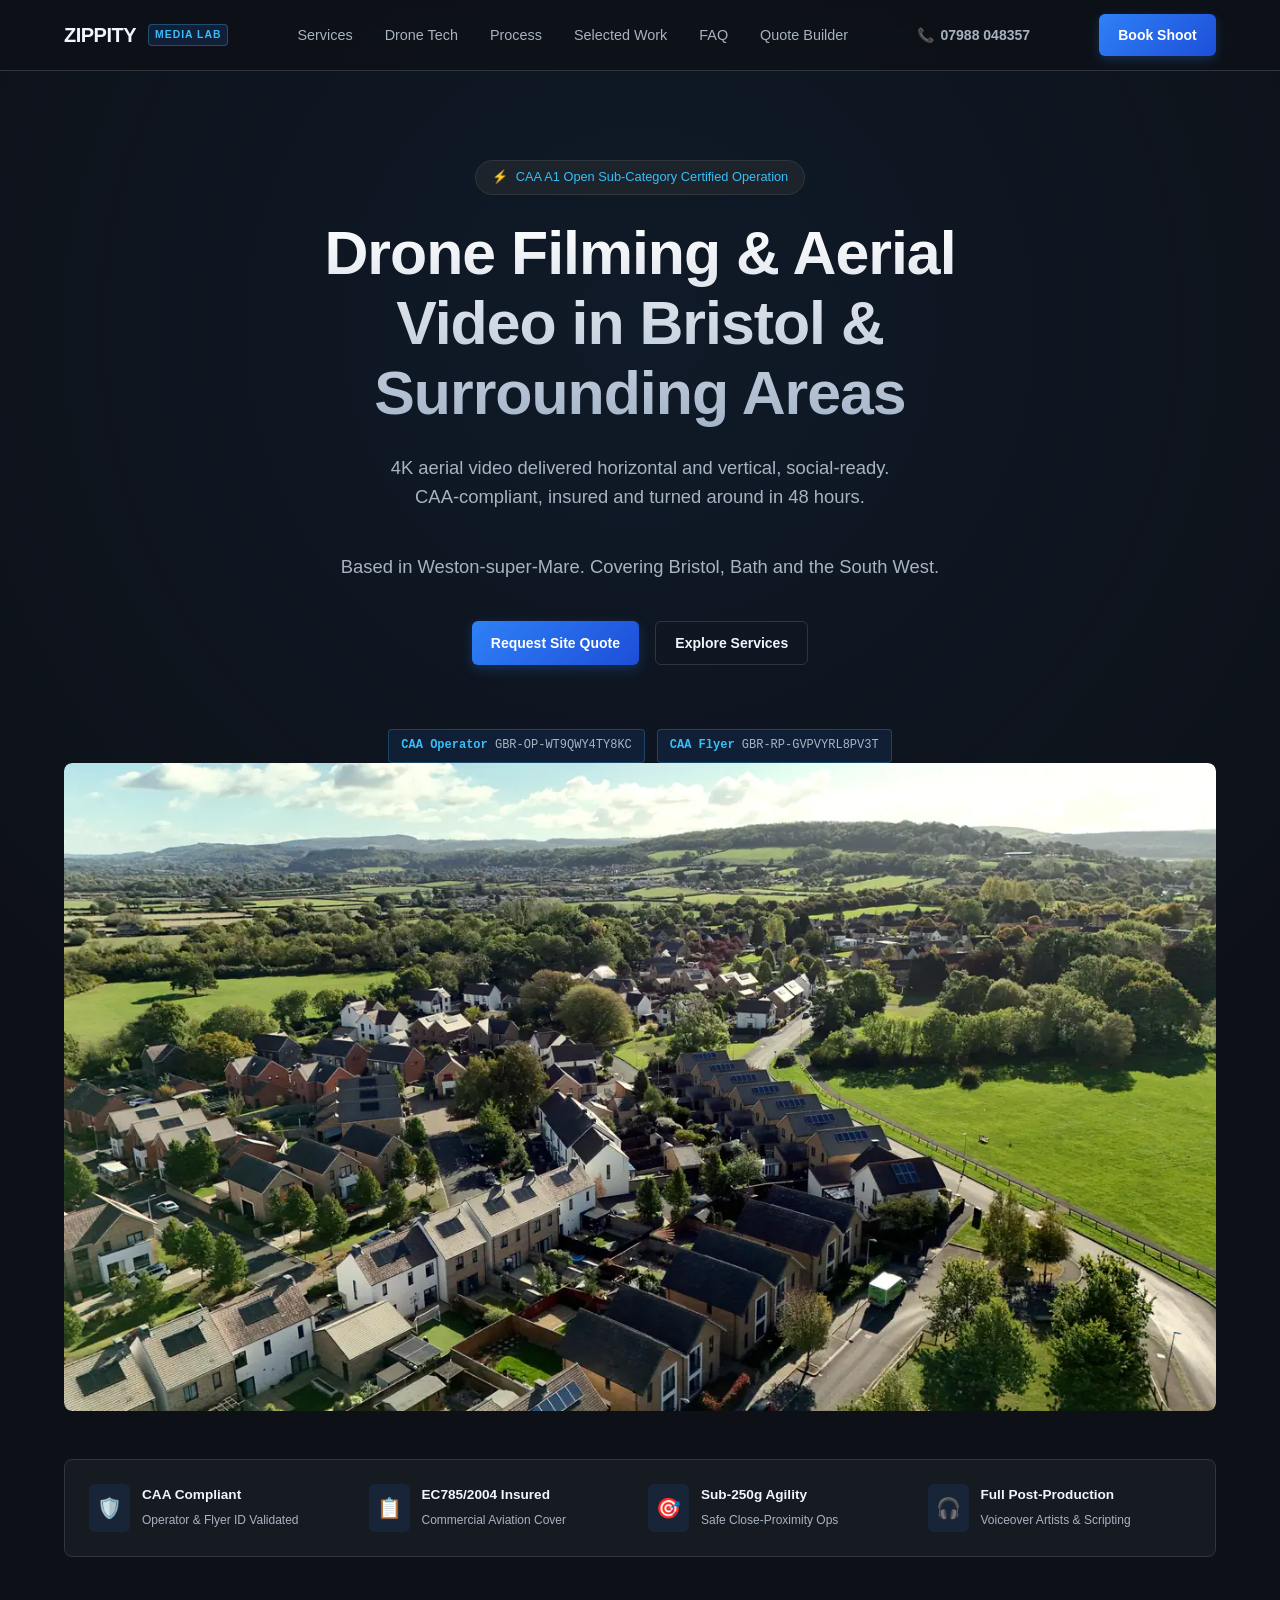
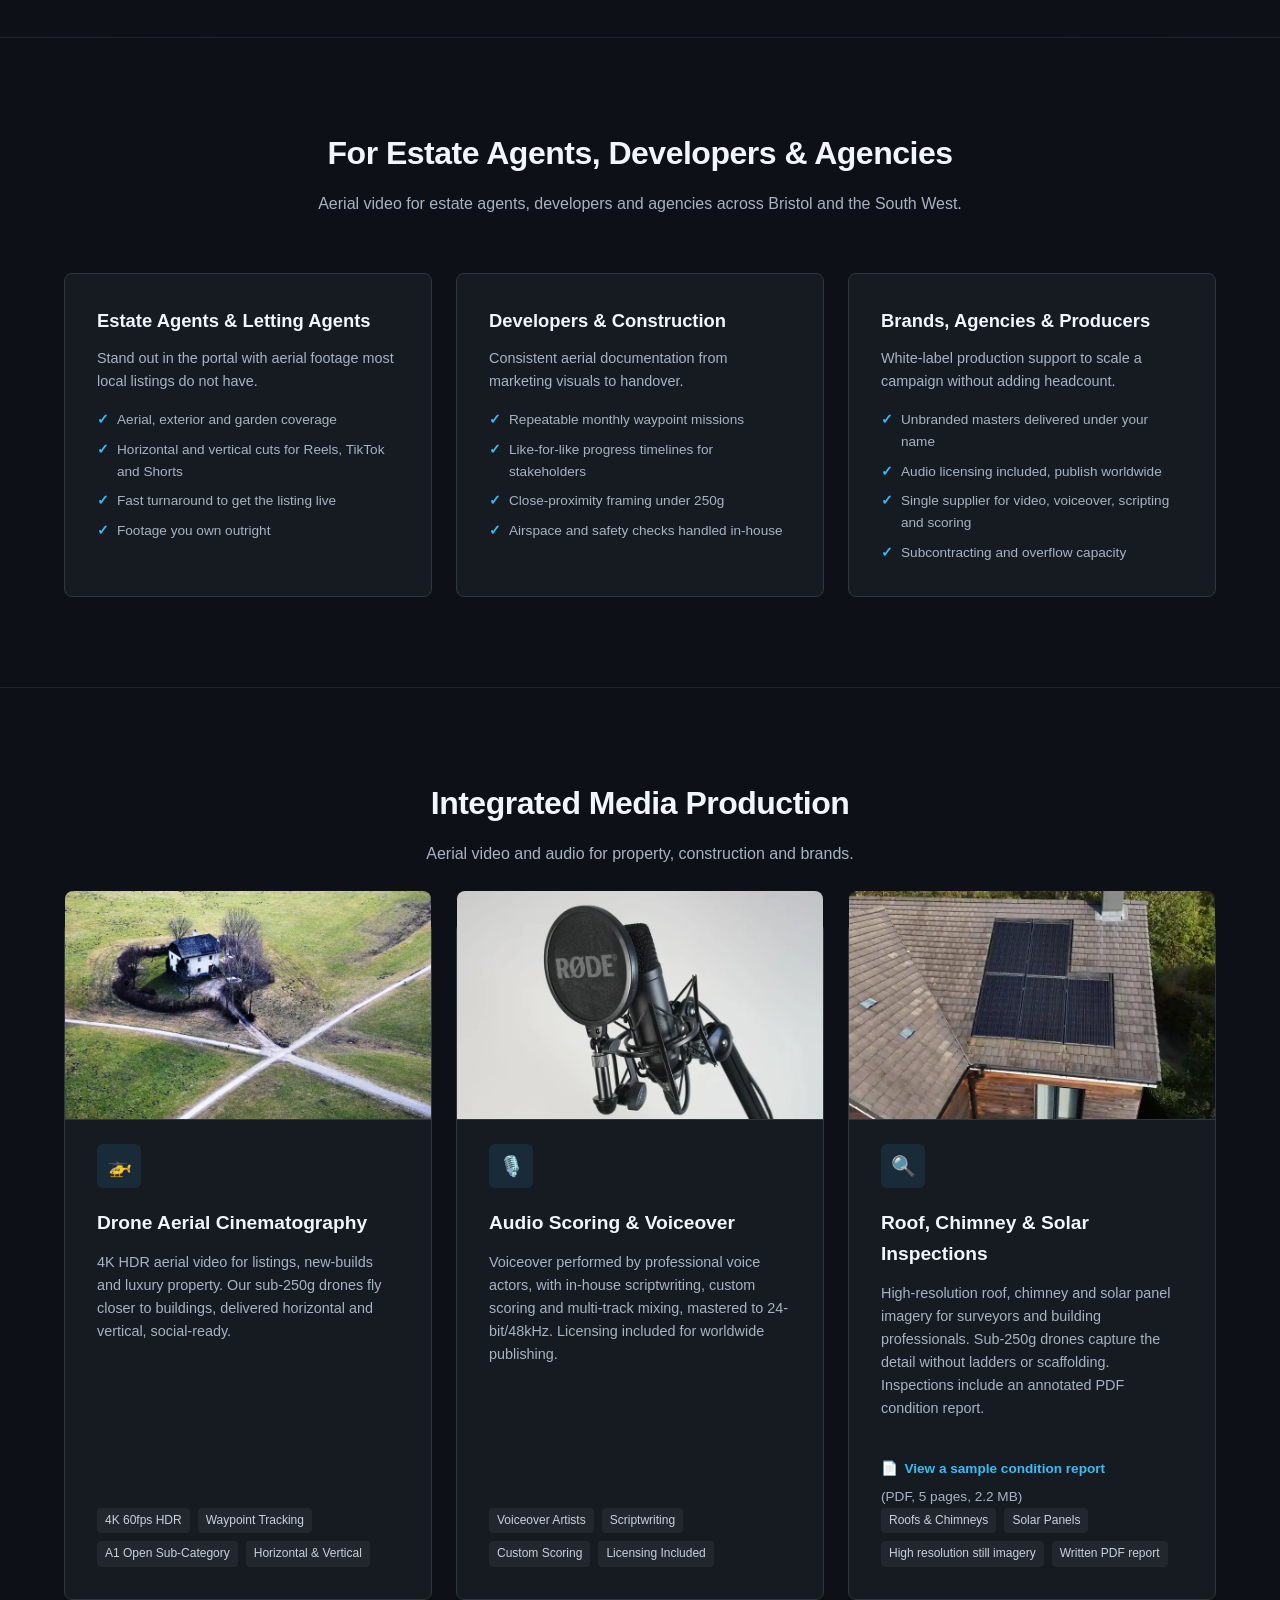
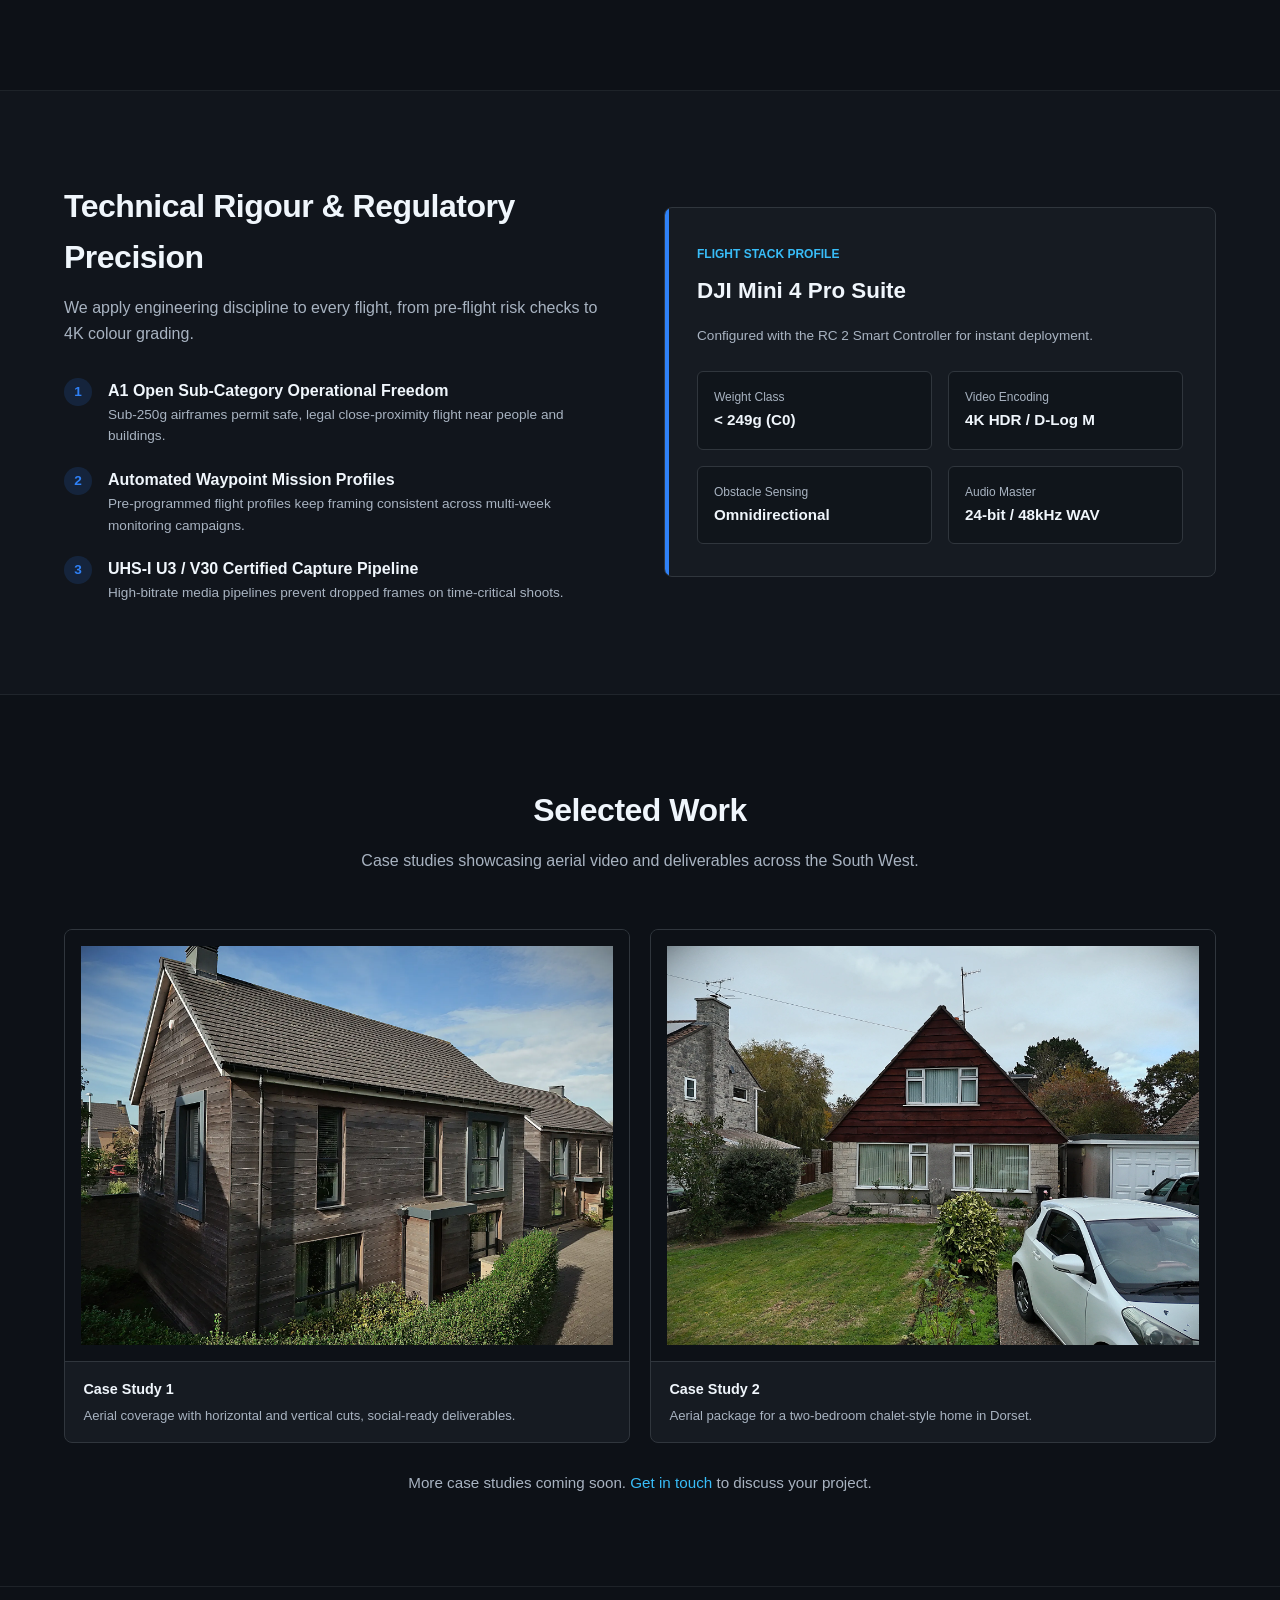
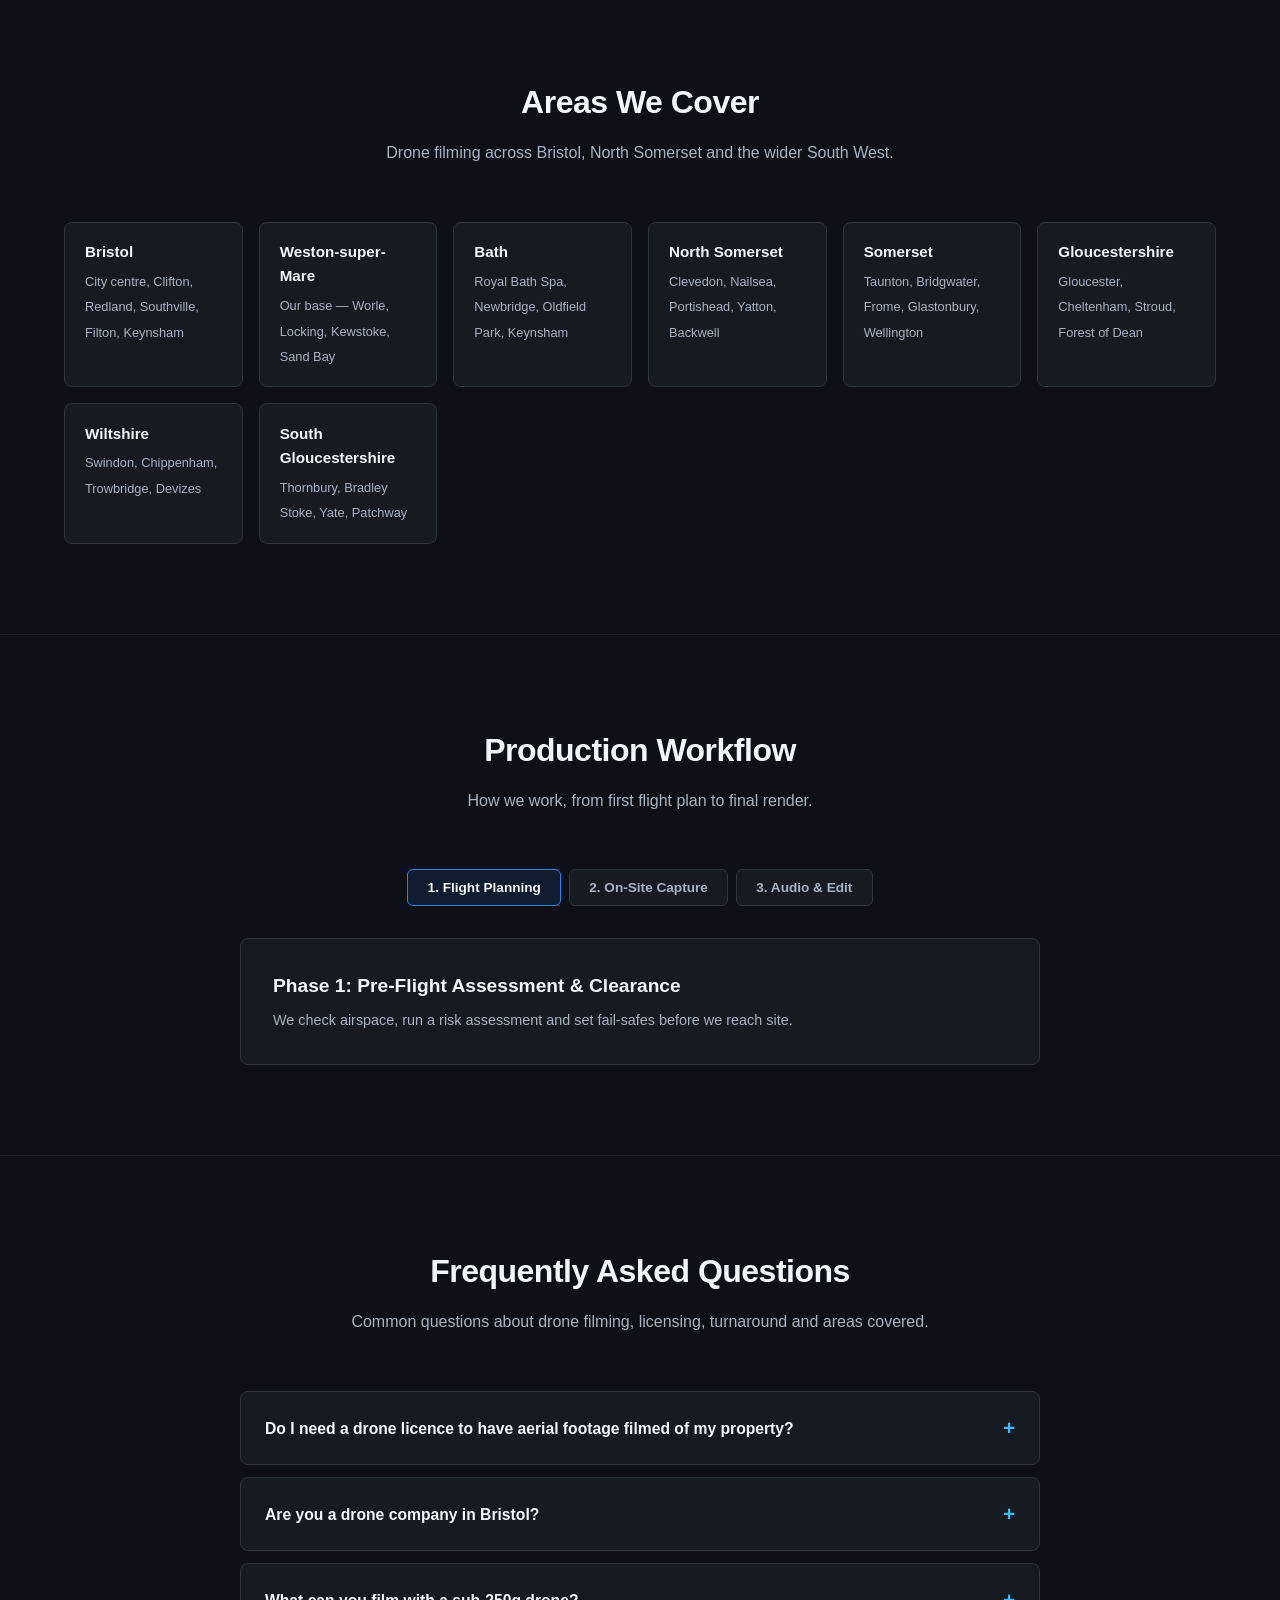
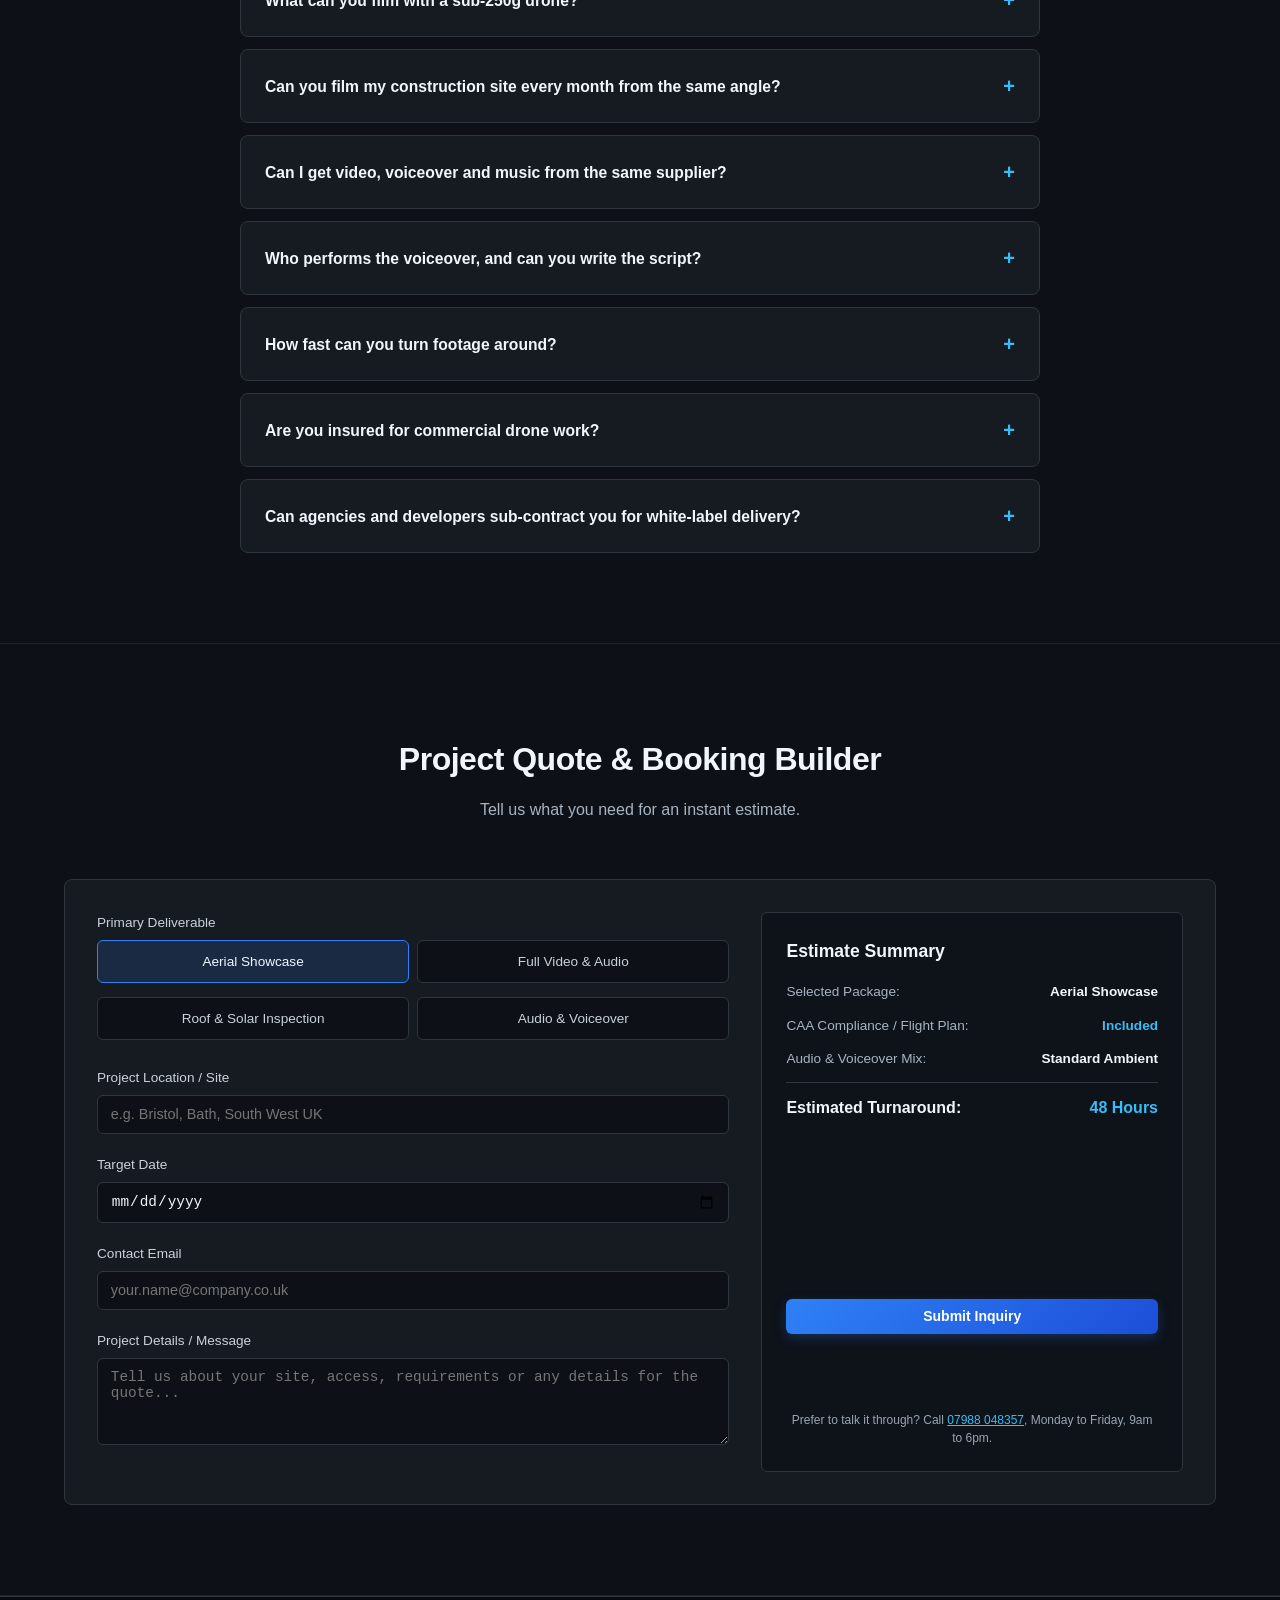
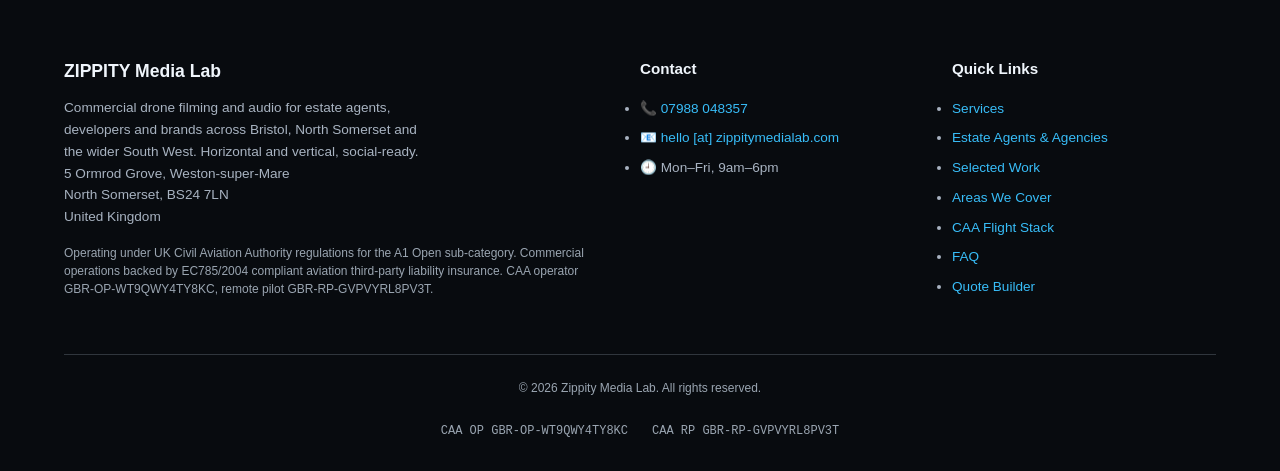
==== index.html @ 19aff581 "Move site to Cloudflare Pages with Web3Forms" ====
<!DOCTYPE html>
<html lang="en">
<head>
    <meta charset="UTF-8">
    <meta name="viewport" content="width=device-width, initial-scale=1.0">
    <meta name="description" content="Bristol drone filming for estate agents and brands: 4K aerial video, horizontal and vertical, social-ready. CAA-compliant, insured, 48-hour turnaround.">
    <meta name="robots" content="index, follow, max-image-preview:large, max-snippet:-1, max-video-preview:-1">
    <!-- TODO(seo): set og:locale to en_GB once any non-UK market is targeted -->
    <meta name="theme-color" content="#0d1117">
    <title>Zippity Media Lab | Drone Filming &amp; Aerial Video Production</title>

    <!-- ==================================================================
         CANONICAL URL
         TODO(seo): every domain-dependent string in this file lives in the
         constants below plus the FOOTER_CONTACT and SITE_URL references in
         the body. If the domain changes, update:
           1. SITE_URL / OG_URL / OG_IMAGE here in <head>
           2. <link rel="canonical">
           3. JSON-LD "url", "logo", "image" (@id: #business)
           4. footer mailto: link
           5. CONTACT_EMAIL in the <script> block (submitInquiry)
           6. robots.txt  -> Sitemap:
           7. sitemap.xml  -> <loc>
         Current canonical URL: https://zippitymedialab.com/
         NOTE: the site is hosted at the root of zippitymedialab.com on
         Cloudflare Pages. The old /zippity/ URLs 301-redirect
         here. Submit https://zippitymedialab.com/sitemap.xml directly in
         Google Search Console. hello [at] zippitymedialab.com is the contact
         address, so mailto: delivery is pending.
         ================================================================== -->
    <link rel="canonical" href="https://zippitymedialab.com/">

    <!-- Open Graph -->
    <meta property="og:type" content="website">
    <meta property="og:site_name" content="Zippity Media Lab">
    <meta property="og:locale" content="en_GB">
    <meta property="og:url" content="https://zippitymedialab.com/">
    <meta property="og:title" content="Zippity Media Lab | Drone Filming &amp; Aerial Video Production">
    <meta property="og:description" content="CAA-compliant drone filming for estate agents and brands across Bristol and the South West. 4K aerial video, horizontal and vertical, social-ready, with 48-hour turnaround.">
    <!-- TODO(seo): og:image needs a real 1200x630 JPG at assets/og-1200x630.jpg (see reserved media slots) -->
    <meta property="og:image" content="https://zippitymedialab.com/assets/og-1200x630.jpg">
    <meta property="og:image:width" content="1200">
    <meta property="og:image:height" content="630">
    <meta property="og:image:alt" content="Zippity Media Lab drone filming a Bristol residential property from the air">

    <!-- Twitter / X -->
    <meta name="twitter:card" content="summary_large_image">
    <meta name="twitter:title" content="Zippity Media Lab | Drone Filming &amp; Aerial Video Production">
    <meta name="twitter:description" content="CAA-compliant drone filming for estate agents and brands across Bristol and the South West. 4K aerial video, horizontal and vertical, social-ready.">
    <meta name="twitter:image" content="https://zippitymedialab.com/assets/og-1200x630.jpg">
    <meta name="twitter:image:alt" content="Zippity Media Lab drone filming a Bristol residential property from the air">

    <!-- Favicon: inline SVG data URI so it resolves with no extra request and no 404.
         TODO(seo): replace with <link rel="icon" href="/favicon.svg"> once a real file exists. -->
    <link rel="icon" href="data:image/svg+xml,%3Csvg xmlns='http://www.w3.org/2000/svg' viewBox='0 0 32 32'%3E%3Crect width='32' height='32' rx='6' fill='%230d1117'/%3E%3Ctext x='16' y='22' font-family='Arial,sans-serif' font-size='14' font-weight='bold' fill='%2338bdf8' text-anchor='middle'%3EZ%3C/text%3E%3C/svg%3E">
    <!-- TODO(seo): add apple-touch-icon at /assets/apple-touch-icon.png (180x180) -->

    <!-- ==================== STRUCTURED DATA ====================
         @graph: ProfessionalService (#business) + 4 Service nodes + FAQPage + WebPage.
         Deliberately NO AggregateRating/Review markup: no genuine reviews exist
         and fabricated review schema is a Google manual-action risk.
         FAQ text below MUST stay verbatim in sync with the visible FAQ section.
         NOTE: JSON-LD cannot contain comments, so these pending fields are
         omitted from the object above and listed here instead. Add them to
         #business when the real values are known:
           - "taxID"       -> Companies House number
           - "foundingDate"-> YYYY-MM-DD
           - "priceRange"  -> e.g. "GBP 400-1500" (also gives PriceSpecification)
           - "sameAs"      -> Instagram / LinkedIn / YouTube URLs. Currently an
             empty array; populating it is the strongest entity link available.
           - EC785/2004 credential -> replace the placeholder "comment" with the
             real insurer name and policy reference.
    =========================================================== -->
    <script type="application/ld+json">
    {
      "@context": "https://schema.org",
      "@graph": [
        {
          "@type": ["ProfessionalService", "LocalBusiness"],
          "@id": "https://zippitymedialab.com/#business",
          "name": "Zippity Media Lab",
          "description": "CAA-compliant commercial drone filming, audio scoring and voiceover for estate agents, developers and brands across Bristol, North Somerset and the wider South West of England.",
          "url": "https://zippitymedialab.com/",
          "email": "hello@zippitymedialab.com",
          "telephone": "+447988048357",
          "image": "https://zippitymedialab.com/assets/og-1200x630.jpg",
          "logo": {
            "@type": "ImageObject",
            "@id": "https://zippitymedialab.com/#logo",
            "url": "https://zippitymedialab.com/assets/logo-512.png",
            "contentUrl": "https://zippitymedialab.com/assets/logo-512.png",
            "width": 512,
            "height": 512,
            "caption": "Zippity Media Lab"
          },
          "address": {
            "@type": "PostalAddress",
            "streetAddress": "5 Ormrod Grove",
            "addressLocality": "Weston-super-Mare",
            "addressRegion": "North Somerset",
            "postalCode": "BS24 7LN",
            "addressCountry": "GB"
          },
          "geo": {
            "@type": "GeoCoordinates",
            "latitude": 51.338121,
            "longitude": -2.899428
          },
          "openingHoursSpecification": [
            {
              "@type": "OpeningHoursSpecification",
              "dayOfWeek": ["Monday", "Tuesday", "Wednesday", "Thursday", "Friday"],
              "opens": "09:00",
              "closes": "18:00"
            }
          ],
          "areaServed": [
            { "@type": "City", "name": "Bristol" },
            { "@type": "City", "name": "Bath" },
            { "@type": "Place", "name": "Weston-super-Mare" },
            { "@type": "AdministrativeArea", "name": "North Somerset" },
            { "@type": "AdministrativeArea", "name": "Somerset" },
            { "@type": "AdministrativeArea", "name": "Wiltshire" },
            { "@type": "AdministrativeArea", "name": "Gloucestershire" },
            { "@type": "AdministrativeArea", "name": "South West England" }
          ],
          "hasCredential": [
            {
              "@type": "EducationalOccupationalCredential",
              "credentialCategory": "CAA Operator ID",
              "identifier": "GBR-OP-WT9QWY4TY8KC",
              "recognizedBy": { "@type": "GovernmentOrganization", "name": "UK Civil Aviation Authority" }
            },
            {
              "@type": "EducationalOccupationalCredential",
              "credentialCategory": "CAA Flyer ID",
              "identifier": "GBR-RP-GVPVYRL8PV3T",
              "recognizedBy": { "@type": "GovernmentOrganization", "name": "UK Civil Aviation Authority" }
            },
            {
              "@type": "EducationalOccupationalCredential",
              "credentialCategory": "Commercial Aviation Third-Party Liability Insurance",
              "identifier": "EC785/2004",
              "comment": "TODO(seo): replace with the insurer name and policy reference.",
              "recognizedBy": { "@type": "GovernmentOrganization", "name": "UK Civil Aviation Authority" }
            }
          ],
          "knowsAbout": [
            "Drone filming",
            "Aerial cinematography",
            "A1 Open sub-category operations",
            "Real estate video",
            "Estate agent photography",
            "Roof, chimney and solar panel inspections",
            "Voiceover recording",
            "Professional voiceover artists",
            "Voiceover scriptwriting",
            "Audio mastering"
          ],
          "contactPoint": {
            "@type": "ContactPoint",
            "contactType": "New business enquiries",
            "email": "hello@zippitymedialab.com",
            "telephone": "+447988048357",
            "areaServed": ["GB"],
            "availableLanguage": ["English"]
          },
          "sameAs": [],
          "identifier": [
            { "@type": "PropertyValue", "name": "CAA Operator ID", "value": "GBR-OP-WT9QWY4TY8KC" },
            { "@type": "PropertyValue", "name": "CAA Flyer ID", "value": "GBR-RP-GVPVYRL8PV3T" }
          ],
          "slogan": "End-to-end aerial and audio production for property and brand",
          "openingHours": "Mo-Fr 09:00-18:00"
        },
        {
          "@type": "Service",
          "@id": "https://zippitymedialab.com/#service-aerial",
          "serviceType": "Commercial Aerial Cinematography",
          "name": "Drone Aerial Cinematography for Property and Construction",
          "description": "4K HDR aerial video shot on sub-250g drones for estate agent listings, new-build developments and construction updates. Delivered horizontal and vertical, social-ready, with repeatable waypoint missions for progress tracking.",
          "provider": { "@id": "https://zippitymedialab.com/#business" },
          "areaServed": [
            { "@type": "City", "name": "Bristol" },
            { "@type": "City", "name": "Bath" },
            { "@type": "AdministrativeArea", "name": "North Somerset" }
          ],
          "offers": {
            "@type": "Offer",
            "priceCurrency": "GBP",
            "availability": "https://schema.org/InStock",
            "priceSpecification": {
              "@type": "PriceSpecification",
              "priceCurrency": "GBP",
              "valueAddedTaxIncluded": false
            }
          }
        },
        {
          "@type": "Service",
          "@id": "https://zippitymedialab.com/#service-audio",
          "name": "Audio Scoring, Voiceover, Scriptwriting and Mastering",
          "serviceType": "Audio Post-Production",
          "description": "Voiceover performed by professional voice actors, plus in-house scriptwriting, custom scoring and multi-track audio mixing, mastered to 24-bit/48kHz. Licensing included, so agencies and developers can publish worldwide without extra clearance.",
          "provider": { "@id": "https://zippitymedialab.com/#business" },
          "areaServed": [
            { "@type": "City", "name": "Bristol" },
            { "@type": "City", "name": "Bath" },
            { "@type": "AdministrativeArea", "name": "South West England" }
          ],
          "offers": {
            "@type": "Offer",
            "priceCurrency": "GBP",
            "availability": "https://schema.org/InStock"
          }
        },
        {
          "@type": "Service",
          "@id": "https://zippitymedialab.com/#service-inspection",
          "name": "Roof, Chimney and Solar Panel Inspections",
          "serviceType": "Aerial Roof and Building Inspection",
          "description": "Close-proximity aerial 4K stills and video of roofs, chimneys and solar arrays for surveyors, building professionals and property managers, captured on sub-250g drones without ladders or scaffolding.",
          "provider": { "@id": "https://zippitymedialab.com/#business" },
          "areaServed": [
            { "@type": "City", "name": "Bristol" },
            { "@type": "City", "name": "Bath" },
            { "@type": "AdministrativeArea", "name": "Somerset" },
            { "@type": "AdministrativeArea", "name": "Gloucestershire" }
          ],
          "offers": {
            "@type": "Offer",
            "priceCurrency": "GBP",
            "availability": "https://schema.org/InStock"
          }
        },
        {
          "@type": "FAQPage",
          "@id": "https://zippitymedialab.com/#faq",
          "mainEntity": [
            {
              "@type": "Question",
              "name": "Do I need a drone licence to have aerial footage filmed of my property?",
              "acceptedAnswer": {
                "@type": "Answer",
                "text": "No. All of our drone operations are flown by a registered remote pilot in the CAA A1 Open sub-category using sub-250g aircraft. You are hiring a compliant commercial operator, not operating the drone yourself, so the legal duty to be qualified sits with us. We will also confirm airspace and any permissions before flying."
              }
            },
            {
              "@type": "Question",
              "name": "Are you a drone company in Bristol?",
              "acceptedAnswer": {
                "@type": "Answer",
                "text": "We are based in Weston-super-Mare, North Somerset, and cover Bristol, Bath and the wider South West of England as our core service area. Bristol city centre is roughly 22 miles from our base, and we schedule Bristol shoots regularly."
              }
            },
            {
              "@type": "Question",
              "name": "What can you film with a sub-250g drone?",
              "acceptedAnswer": {
                "@type": "Answer",
                "text": "Sub-250g aircraft can legally fly closer to people and structures than heavier drones, which makes them well suited to estate agent marketing, exterior and garden footage, and tight construction site framing. We shoot 4K HDR at up to 60fps with 10-bit D-Log M capture for colour grading."
              }
            },
            {
              "@type": "Question",
              "name": "Can you film my construction site every month from the same angle?",
              "acceptedAnswer": {
                "@type": "Answer",
                "text": "Yes. We program repeatable GPS waypoint missions, so each visit captures an identical flight path and framing. That gives you a clean like-for-like progress timeline you can drop straight into client or stakeholder updates."
              }
            },
            {
              "@type": "Question",
              "name": "Can I get video, voiceover and music from the same supplier?",
              "acceptedAnswer": {
                "@type": "Answer",
                "text": "Yes. Aerial video, voiceover recording, custom scoring and final mastering are all handled in-house, so there is no third-party hand-off and no delay waiting on an external editor or studio. Master audio is delivered at 24-bit/48kHz WAV."
              }
            },
            {
              "@type": "Question",
              "name": "Who performs the voiceover, and can you write the script?",
              "acceptedAnswer": {
                "@type": "Answer",
                "text": "Voiceovers are performed by professional voice actors, and we can write the script from scratch or work from your own draft. We then record, mix and master it in-house alongside the custom score."
              }
            },
            {
              "@type": "Question",
              "name": "How fast can you turn footage around?",
              "acceptedAnswer": {
                "@type": "Answer",
                "text": "Standard turnaround is 48 hours from shoot to final master, including colour grading, multi-track audio mixing and voiceover sync. Rush delivery is available on request and subject to shoot volume."
              }
            },
            {
              "@type": "Question",
              "name": "Are you insured for commercial drone work?",
              "acceptedAnswer": {
                "@type": "Answer",
                "text": "Yes. All commercial operations are backed by third-party aviation liability insurance to EC785/2004, and we are registered with the Civil Aviation Authority as operator GBR-OP-WT9QWY4TY8KC and remote pilot GBR-RP-GVPVYRL8PV3T."
              }
            },
            {
              "@type": "Question",
              "name": "Can agencies and developers sub-contract you for white-label delivery?",
              "acceptedAnswer": {
                "@type": "Answer",
                "text": "Yes. We regularly work as a white-label production partner for agencies and developers. You get unbranded masters, full audio licensing included so you can publish worldwide without further clearance, and delivery within 48 hours."
              }
            }
          ]
        },
        {
          "@type": "WebPage",
          "@id": "https://zippitymedialab.com/#webpage",
          "url": "https://zippitymedialab.com/",
          "name": "Zippity Media Lab | Drone Filming &amp; Aerial Video Production",
          "description": "Bristol drone filming for estate agents and brands: 4K aerial video, horizontal and vertical, social-ready. CAA-compliant, insured, 48-hour turnaround.",
          "inLanguage": "en-GB",
          "isPartOf": { "@id": "https://zippitymedialab.com/#website" },
          "about": { "@id": "https://zippitymedialab.com/#business" }
        },
        {
          "@type": "WebSite",
          "@id": "https://zippitymedialab.com/#website",
          "url": "https://zippitymedialab.com/",
          "name": "Zippity Media Lab",
          "inLanguage": "en-GB",
          "publisher": { "@id": "https://zippitymedialab.com/#business" }
        }
      ]
    }
    </script>

    <style>
        :root {
            --bg-dark: #0d1117;
            --bg-card: #161b22;
            --bg-card-hover: #21262d;
            --border-color: #30363d;
            --accent-blue: #2f81f7;
            --accent-cyan: #38bdf8;
            --accent-amber: #f59e0b;
            --text-main: #f0f6fc;
            /* Kept at #8b949e (6.15:1 on #0d1117, AA-pass) but nudged to #a8b3c1
               (8.91:1) since most muted text sits on --bg-card at 0.75-0.9rem,
               where small type benefits from the extra headroom. */
            --text-muted: #a8b3c1;
            /* FIXED: was #6e7681, which measured 4.29:1 on the #080b0f footer --
               a WCAG AA failure for the 0.75rem disclaimer text. Now 7.88:1. */
            --text-faint: #9aa5b1;
            --font-stack: -apple-system, BlinkMacSystemFont, "Segoe UI", Roboto, Helvetica, Arial, sans-serif;
            --transition: all 0.25s ease-in-out;
            --container-max: 1200px;
        }

        * {
            box-sizing: border-box;
            margin: 0;
            padding: 0;
        }

        /* Respect the `hidden` attribute even for elements given a display by
           other rules. Used to hide the Selected Work section (and its nav
           links) until real work is ready without deleting any markup. */
        [hidden] {
            display: none !important;
        }

        html {
            scroll-behavior: smooth;
            font-size: 16px;
            -webkit-text-size-adjust: 100%;
            text-size-adjust: 100%;
            /* Anchored sections clear the fixed 70px header instead of hiding
               beneath it when #services etc. are linked directly. */
            scroll-padding-top: 90px;
        }

        /* Visible only when focused: keyboard users can jump past the nav. */
        .skip-link {
            position: absolute;
            top: -100px;
            left: 1rem;
            z-index: 1100;
            padding: 0.75rem 1.25rem;
            background: var(--accent-blue);
            color: #fff;
            font-weight: 600;
            border-radius: 0 0 6px 6px;
            transition: top 0.2s ease-in-out;
        }

        .skip-link:focus {
            top: 0;
        }

        :focus-visible {
            outline: 2px solid var(--accent-cyan);
            outline-offset: 2px;
        }

        body {
            background-color: var(--bg-dark);
            color: var(--text-main);
            font-family: var(--font-stack);
            line-height: 1.6;
            overflow-x: hidden;
            -webkit-font-smoothing: antialiased;
        }

        a {
            color: inherit;
            text-decoration: none;
        }

        button {
            font-family: inherit;
            cursor: pointer;
            border: none;
            outline: none;
        }

        .container {
            max-width: var(--container-max);
            margin: 0 auto;
            padding: 0 1.5rem;
        }

        header {
            position: fixed;
            top: 0;
            left: 0;
            right: 0;
            z-index: 1000;
            background: rgba(13, 17, 23, 0.85);
            backdrop-filter: blur(12px);
            border-bottom: 1px solid var(--border-color);
        }

        .nav-wrapper {
            display: flex;
            align-items: center;
            justify-content: space-between;
            height: 70px;
        }

        .logo {
            display: flex;
            align-items: center;
            gap: 0.75rem;
            font-weight: 800;
            font-size: 1.25rem;
            letter-spacing: -0.5px;
        }

        .logo-badge {
            font-size: 0.65rem;
            text-transform: uppercase;
            padding: 2px 6px;
            background: rgba(47, 129, 247, 0.15);
            color: var(--accent-cyan);
            border: 1px solid rgba(56, 189, 248, 0.3);
            border-radius: 4px;
            letter-spacing: 1px;
        }

        .nav-links {
            display: flex;
            align-items: center;
            gap: 2rem;
            list-style: none;
        }

        .nav-links a {
            font-size: 0.9rem;
            color: var(--text-muted);
            transition: var(--transition);
            font-weight: 500;
        }

        .nav-links a:hover {
            color: var(--text-main);
        }

        .btn-primary {
            background: linear-gradient(135deg, var(--accent-blue), #1d4ed8);
            color: #fff;
            padding: 0.6rem 1.2rem;
            border-radius: 6px;
            font-weight: 600;
            font-size: 0.875rem;
            transition: var(--transition);
            box-shadow: 0 4px 12px rgba(47, 129, 247, 0.25);
            display: inline-flex;
            align-items: center;
            gap: 0.5rem;
        }

        .btn-primary:hover {
            opacity: 0.95;
            transform: translateY(-1px);
            box-shadow: 0 6px 16px rgba(47, 129, 247, 0.35);
        }

        .btn-secondary {
            background: transparent;
            color: var(--text-main);
            padding: 0.6rem 1.2rem;
            border-radius: 6px;
            font-weight: 600;
            font-size: 0.875rem;
            border: 1px solid var(--border-color);
            transition: var(--transition);
        }

        .btn-secondary:hover {
            background: var(--bg-card-hover);
            border-color: var(--text-muted);
        }

        .mobile-toggle {
            display: none;
            background: none;
            color: var(--text-main);
            font-size: 1.5rem;
            padding: 0.5rem;
        }

        .header-phone {
            display: inline-flex;
            align-items: center;
            gap: 0.4rem;
            font-size: 0.875rem;
            font-weight: 600;
            color: var(--text-muted);
            transition: var(--transition);
            white-space: nowrap;
        }

        .header-phone:hover {
            color: var(--text-main);
        }

        .hero {
            padding: 160px 0 80px;
            position: relative;
            background: radial-gradient(circle at 50% 20%, rgba(47, 129, 247, 0.08) 0%, transparent 60%);
        }

        .hero-content {
            max-width: 800px;
            margin: 0 auto;
            text-align: center;
        }

        /* Hero media */
        .hero-media {
            max-width: 1200px;
            margin: 0 auto 3rem;
            aspect-ratio: 16 / 9;
            border-radius: 8px;
            background: var(--bg-card);
            overflow: hidden;
        }

        .hero-media img {
            width: 100%;
            height: 100%;
            object-fit: cover;
            border-radius: 8px;
            display: block;
        }

        /* Portfolio / evidence grid */
        .portfolio-grid {
            display: grid;
            grid-template-columns: repeat(auto-fit, minmax(260px, 1fr));
            gap: 1.25rem;
        }

        .portfolio-card {
            margin: 0;
            background: var(--bg-card);
            border: 1px solid var(--border-color);
            border-radius: 8px;
            overflow: hidden;
            display: flex;
            flex-direction: column;
        }

        .portfolio-thumb {
            aspect-ratio: 4 / 3;
            background: var(--bg-dark);
            border-bottom: 1px solid var(--border-color);
            display: flex;
            align-items: center;
            justify-content: center;
            color: var(--text-faint);
            font-size: 0.75rem;
            text-align: center;
            padding: 1rem;
        }

        .portfolio-thumb img {
            width: 100%;
            height: 100%;
            object-fit: cover;
            display: block;
        }

        .portfolio-card figcaption {
            padding: 1rem 1.15rem;
            font-size: 0.82rem;
            color: var(--text-muted);
        }

        .portfolio-card figcaption strong {
            display: block;
            color: var(--text-main);
            font-size: 0.9rem;
            margin-bottom: 0.25rem;
        }

        /* Areas served */
        .area-grid {
            display: grid;
            grid-template-columns: repeat(auto-fit, minmax(170px, 1fr));
            gap: 1rem;
        }

        .area-item {
            background: var(--bg-card);
            border: 1px solid var(--border-color);
            border-radius: 8px;
            padding: 1.1rem 1.25rem;
        }

        .area-item strong {
            display: block;
            font-size: 0.95rem;
            margin-bottom: 0.2rem;
        }

        .area-item span {
            font-size: 0.8rem;
            color: var(--text-muted);
        }

        /* Audience / use-case blocks */
        .audience-grid {
            display: grid;
            grid-template-columns: repeat(auto-fit, minmax(280px, 1fr));
            gap: 1.5rem;
        }

        .audience-card {
            background: var(--bg-card);
            border: 1px solid var(--border-color);
            border-radius: 8px;
            padding: 2rem;
        }

        .audience-card h3 {
            font-size: 1.15rem;
            margin-bottom: 0.75rem;
        }

        .audience-card p {
            color: var(--text-muted);
            font-size: 0.9rem;
            margin-bottom: 1rem;
        }

        .audience-card ul {
            list-style: none;
            display: flex;
            flex-direction: column;
            gap: 0.5rem;
        }

        .audience-card li {
            font-size: 0.85rem;
            color: var(--text-muted);
            padding-left: 1.25rem;
            position: relative;
        }

        .audience-card li::before {
            content: "\2713";
            position: absolute;
            left: 0;
            color: var(--accent-cyan);
            font-weight: 700;
        }

        /* FAQ: native <details> so the answers are in the DOM and crawlable
           with no JS. Previously the process tabs hid content via display:none,
           which risks Phases 2-3 never being indexed. */
        .faq-list {
            max-width: 800px;
            margin: 0 auto;
            display: flex;
            flex-direction: column;
            gap: 0.75rem;
        }

        .faq-item {
            background: var(--bg-card);
            border: 1px solid var(--border-color);
            border-radius: 8px;
            padding: 0 1.5rem;
        }

        .faq-item summary {
            cursor: pointer;
            padding: 1.25rem 0;
            font-weight: 600;
            font-size: 0.98rem;
            list-style: none;
            display: flex;
            justify-content: space-between;
            gap: 1rem;
            align-items: center;
        }

        .faq-item summary::-webkit-details-marker {
            display: none;
        }

        .faq-item summary::after {
            content: "+";
            color: var(--accent-cyan);
            font-size: 1.25rem;
            font-weight: 700;
            flex-shrink: 0;
        }

        .faq-item[open] summary::after {
            content: "\2212";
        }

        .faq-answer {
            padding-bottom: 1.25rem;
            color: var(--text-muted);
            font-size: 0.9rem;
        }

        .faq-answer p {
            color: var(--text-muted);
        }

        /* Credentials block */
        .credential-list {
            list-style: none;
            display: flex;
            flex-wrap: wrap;
            gap: 0.75rem;
            margin-top: 1.5rem;
            justify-content: center;
        }

        .credential-list li {
            font-size: 0.75rem;
            font-family: ui-monospace, SFMono-Regular, Menlo, Consolas, monospace;
            background: rgba(47, 129, 247, 0.1);
            border: 1px solid rgba(56, 189, 248, 0.25);
            color: var(--text-muted);
            padding: 0.4rem 0.75rem;
            border-radius: 4px;
        }

        .credential-list strong {
            color: var(--accent-cyan);
            font-weight: 600;
        }

        /* Visually hidden but exposed to assistive tech */
        .sr-only {
            position: absolute;
            width: 1px;
            height: 1px;
            padding: 0;
            margin: -1px;
            overflow: hidden;
            clip: rect(0, 0, 0, 0);
            white-space: nowrap;
            border: 0;
        }

        .hero-pill {
            display: inline-flex;
            align-items: center;
            gap: 0.5rem;
            padding: 0.4rem 1rem;
            border-radius: 20px;
            background: rgba(33, 38, 45, 0.8);
            border: 1px solid var(--border-color);
            font-size: 0.8rem;
            color: var(--accent-cyan);
            margin-bottom: 1.5rem;
        }

        .hero h1 {
            font-size: clamp(2.2rem, 5vw, 3.8rem);
            line-height: 1.15;
            font-weight: 800;
            margin-bottom: 1.5rem;
            letter-spacing: -1px;
            background: linear-gradient(180deg, #ffffff 0%, #a3b3c9 100%);
            -webkit-background-clip: text;
            -webkit-text-fill-color: transparent;
        }

        .hero p {
            font-size: 1.15rem;
            color: var(--text-muted);
            margin-bottom: 2.5rem;
            max-width: 680px;
            margin-left: auto;
            margin-right: auto;
        }

        .hero-location {
            font-size: 0.9rem;
            color: var(--text-faint);
            margin-bottom: 2rem;
            max-width: 680px;
            margin-left: auto;
            margin-right: auto;
        }

        .service-media {
            aspect-ratio: 16 / 10;
            background: var(--bg-dark);
            border-bottom: 1px solid var(--border-color);
            border-radius: 8px 8px 0 0;
            margin: -2rem -2rem 1.5rem;
            overflow: hidden;
        }

        .service-media img {
            width: 100%;
            height: 100%;
            object-fit: cover;
            display: block;
        }

        .service-card:has(.service-media) {
            padding: 0 2rem 2rem;
        }

        .hero-actions {
            display: flex;
            justify-content: center;
            gap: 1rem;
            margin-bottom: 4rem;
        }

        .trust-bar {
            display: grid;
            grid-template-columns: repeat(auto-fit, minmax(220px, 1fr));
            gap: 1rem;
            padding: 1.5rem;
            background: var(--bg-card);
            border: 1px solid var(--border-color);
            border-radius: 8px;
        }

        .trust-item {
            display: flex;
            align-items: center;
            gap: 0.75rem;
            text-align: left;
        }

        .trust-icon {
            color: var(--accent-blue);
            font-size: 1.25rem;
            background: rgba(47, 129, 247, 0.1);
            padding: 0.5rem;
            border-radius: 6px;
        }

        .trust-text strong {
            display: block;
            font-size: 0.85rem;
            color: var(--text-main);
        }

        .trust-text span {
            font-size: 0.75rem;
            color: var(--text-muted);
        }

        section {
            padding: 90px 0;
            border-bottom: 1px solid rgba(48, 54, 61, 0.5);
        }

        .section-alt {
            background: rgba(22, 27, 34, 0.5);
        }

        .section-header {
            text-align: center;
            max-width: 650px;
            margin: 0 auto 3.5rem;
        }

        .section-title {
            font-size: 2rem;
            font-weight: 700;
            margin-bottom: 0.75rem;
            letter-spacing: -0.5px;
        }

        .section-subtitle {
            color: var(--text-muted);
            font-size: 1rem;
        }

        .section-title-left {
            text-align: left;
        }

        .tech-intro {
            color: var(--text-muted);
            margin-bottom: 2rem;
        }

        .tech-spec-body {
            font-size: 0.85rem;
            color: var(--text-muted);
        }

        .tech-box-label {
            font-size: 0.75rem;
            color: var(--accent-cyan);
            font-weight: 700;
            text-transform: uppercase;
        }

        .tech-box-title {
            margin: 0.5rem 0 1rem;
            font-size: 1.4rem;
        }

        .tech-box-body {
            font-size: 0.85rem;
            color: var(--text-muted);
        }

        .services-grid {
            display: grid;
            grid-template-columns: repeat(auto-fit, minmax(280px, 1fr));
            gap: 1.5rem;
        }

        .service-card {
            background: var(--bg-card);
            border: 1px solid var(--border-color);
            border-radius: 8px;
            padding: 2rem;
            transition: var(--transition);
            display: flex;
            flex-direction: column;
            justify-content: space-between;
        }

        .service-card:hover {
            background: var(--bg-card-hover);
            border-color: rgba(47, 129, 247, 0.4);
            transform: translateY(-2px);
        }

        .service-icon {
            width: 44px;
            height: 44px;
            background: rgba(56, 189, 248, 0.1);
            color: var(--accent-cyan);
            border-radius: 6px;
            display: flex;
            align-items: center;
            justify-content: center;
            font-size: 1.25rem;
            margin-bottom: 1.25rem;
        }

        .service-card h3 {
            font-size: 1.2rem;
            margin-bottom: 0.75rem;
        }

        .service-card p {
            color: var(--text-muted);
            font-size: 0.9rem;
            margin-bottom: 1.5rem;
        }

        .service-tags {
            display: flex;
            flex-wrap: wrap;
            gap: 0.5rem;
            list-style: none;
        }

        .service-tags li {
            font-size: 0.75rem;
            background: rgba(255, 255, 255, 0.05);
            padding: 3px 8px;
            border-radius: 4px;
            color: #c9d1d9;
        }

        .service-report-link {
            display: inline-flex;
            align-items: center;
            flex-wrap: wrap;
            gap: 0.4rem;
            margin-top: 0.9rem;
            font-size: 0.85rem;
            font-weight: 600;
            color: var(--accent-cyan);
            transition: var(--transition);
        }

        .service-report-link:hover {
            color: var(--accent-blue);
            text-decoration: underline;
        }

        .service-report-meta {
            color: var(--text-muted);
            font-weight: 500;
        }

        .tech-showcase {
            display: grid;
            grid-template-columns: 1fr 1fr;
            gap: 3rem;
            align-items: center;
        }

        .tech-spec-list {
            list-style: none;
            display: flex;
            flex-direction: column;
            gap: 1.25rem;
        }

        .tech-spec-item {
            display: flex;
            gap: 1rem;
            align-items: flex-start;
        }

        .tech-spec-item .num {
            background: rgba(47, 129, 247, 0.15);
            color: var(--accent-blue);
            font-weight: 700;
            width: 28px;
            height: 28px;
            border-radius: 50%;
            display: flex;
            align-items: center;
            justify-content: center;
            font-size: 0.85rem;
            flex-shrink: 0;
        }

        .tech-box {
            background: var(--bg-card);
            border: 1px solid var(--border-color);
            border-radius: 8px;
            padding: 2rem;
            position: relative;
            overflow: hidden;
        }

        .tech-box::before {
            content: "";
            position: absolute;
            top: 0;
            left: 0;
            width: 4px;
            height: 100%;
            background: var(--accent-blue);
        }

        .spec-grid {
            display: grid;
            grid-template-columns: 1fr 1fr;
            gap: 1rem;
            margin-top: 1.5rem;
        }

        .spec-node {
            background: rgba(13, 17, 23, 0.6);
            padding: 1rem;
            border-radius: 6px;
            border: 1px solid var(--border-color);
        }

        .spec-node span {
            display: block;
            font-size: 0.75rem;
            color: var(--text-muted);
        }

        .spec-node strong {
            font-size: 0.95rem;
            color: var(--text-main);
        }

        .process-tabs {
            display: flex;
            justify-content: center;
            gap: 0.5rem;
            margin-bottom: 2rem;
        }

        .tab-btn {
            background: var(--bg-card);
            color: var(--text-muted);
            border: 1px solid var(--border-color);
            padding: 0.6rem 1.2rem;
            border-radius: 6px;
            font-size: 0.85rem;
            font-weight: 600;
            transition: var(--transition);
        }

        .tab-btn.active, .tab-btn:hover {
            color: var(--text-main);
            border-color: var(--accent-blue);
            background: rgba(47, 129, 247, 0.1);
        }

        .tab-content {
            background: var(--bg-card);
            border: 1px solid var(--border-color);
            padding: 2rem;
            border-radius: 8px;
            max-width: 800px;
            margin: 0 auto 1rem;
        }

        /* .tab-content defaults to visible so all three workflow phases are in
           the crawlable DOM. JS adds .tabs-enhanced to <body> once it is running,
           which is what re-enables the collapsing behaviour. Without JS the
           content simply stacks, which is the correct no-JS fallback. */
        .tab-content {
            background: var(--bg-card);
            border: 1px solid var(--border-color);
            padding: 2rem;
            border-radius: 8px;
            max-width: 800px;
            margin: 0 auto 1rem;
        }

        body.tabs-enhanced .tab-content {
            display: none;
        }

        body.tabs-enhanced .tab-content.active {
            display: block;
            margin-bottom: 0;
        }

        .tab-heading {
            font-size: 1.2rem;
            margin-bottom: 0.5rem;
        }

        .tab-body {
            color: var(--text-muted);
            font-size: 0.9rem;
        }

        .quote-builder {
            display: grid;
            grid-template-columns: 1.2fr 0.8fr;
            gap: 2rem;
            background: var(--bg-card);
            border: 1px solid var(--border-color);
            border-radius: 8px;
            padding: 2rem;
        }

        .form-group {
            margin-bottom: 1.25rem;
        }

        .form-group label {
            display: block;
            font-size: 0.85rem;
            color: #c9d1d9;
            margin-bottom: 0.4rem;
            font-weight: 500;
        }

        fieldset.form-group {
            border: 0;
            padding: 0;
            margin-inline: 0;
        }

        fieldset.form-group > legend {
            font-size: 0.85rem;
            color: #c9d1d9;
            margin-bottom: 0.4rem;
            font-weight: 500;
            padding: 0;
        }

        .form-control {
            width: 100%;
            padding: 0.65rem 0.8rem;
            background: var(--bg-dark);
            border: 1px solid var(--border-color);
            border-radius: 6px;
            color: var(--text-main);
            font-size: 0.9rem;
            transition: var(--transition);
        }

        .form-control:focus {
            outline: none;
            border-color: var(--accent-blue);
        }

        /* Radio group: real <input type="radio"> elements for keyboard + screen reader
   support, with the native control visually replaced by the label. Previously
   these were clickable <div>s, which were unreachable by keyboard. */
.options-grid {
            display: grid;
            grid-template-columns: repeat(2, 1fr);
            gap: 0.5rem;
        }

        .option-btn {
            position: relative;
            display: flex;
            align-items: center;
            justify-content: center;
            background: var(--bg-dark);
            border: 1px solid var(--border-color);
            padding: 0.6rem;
            border-radius: 6px;
            color: var(--text-muted);
            font-size: 0.8rem;
            text-align: center;
            cursor: pointer;
            transition: var(--transition);
        }

        .option-btn input {
            position: absolute;
            opacity: 0;
            width: 100%;
            height: 100%;
            margin: 0;
            cursor: pointer;
        }

        .option-btn:hover {
            border-color: var(--text-muted);
            color: var(--text-main);
        }

        .option-btn:has(input:checked) {
            border-color: var(--accent-blue);
            color: var(--text-main);
            background: rgba(47, 129, 247, 0.15);
        }

        .option-btn:has(input:focus-visible) {
            outline: 2px solid var(--accent-cyan);
            outline-offset: 2px;
        }

        .summary-card {
            background: rgba(13, 17, 23, 0.8);
            border: 1px solid var(--border-color);
            border-radius: 6px;
            padding: 1.5rem;
            display: flex;
            flex-direction: column;
            justify-content: space-between;
        }

        .summary-line {
            display: flex;
            justify-content: space-between;
            font-size: 0.85rem;
            color: var(--text-muted);
            margin-bottom: 0.75rem;
        }

        .summary-heading {
            font-size: 1.1rem;
            margin-bottom: 1rem;
        }

        .summary-value {
            color: var(--text-main);
        }

        .summary-value-accent {
            color: var(--accent-cyan);
        }

        .summary-turnaround {
            /* --accent-blue is 4.62:1 on --bg-card. That passes AA for normal
               text (4.5:1) but with no margin, so this large bold value uses
               --accent-cyan (8.07:1) instead for a comfortable margin. */
            color: var(--accent-cyan);
        }

        .summary-submit {
            width: 100%;
            justify-content: center;
            margin-top: 1.5rem;
        }

        .summary-disclaimer {
            text-align: center;
            margin-top: 1rem;
        }

        .inline-link {
            color: var(--accent-cyan);
            text-decoration: underline;
        }

        .inline-link:hover {
            color: var(--accent-blue);
        }

        .summary-total {
            border-top: 1px solid var(--border-color);
            padding-top: 0.75rem;
            display: flex;
            justify-content: space-between;
            font-weight: 700;
            color: var(--text-main);
            font-size: 1rem;
        }

        .form-error {
            color: #ff7b72;
            font-size: 0.85rem;
            margin-top: 0.75rem;
            min-height: 1.2rem;
        }

        .sr-only {
            position: absolute;
            width: 1px;
            height: 1px;
            padding: 0;
            margin: -1px;
            overflow: hidden;
            clip: rect(0, 0, 0, 0);
            white-space: nowrap;
            border: 0;
        }

        .cta-block {
            background: var(--bg-card);
            border: 1px solid var(--border-color);
            border-radius: 8px;
            padding: 2.5rem;
            text-align: center;
            max-width: 760px;
            margin: 0 auto;
        }

        .cta-block p {
            color: var(--text-muted);
            margin-bottom: 1.5rem;
        }

        .cta-actions {
            display: flex;
            justify-content: center;
            gap: 1rem;
            flex-wrap: wrap;
        }

        footer {
            padding: 60px 0 30px;
            background: #080b0f;
            border-top: 1px solid var(--border-color);
            font-size: 0.85rem;
            color: var(--text-muted);
        }

        .footer-grid {
            display: grid;
            grid-template-columns: 2fr 1fr 1fr;
            gap: 3rem;
            margin-bottom: 3rem;
        }

        .footer-logo {
            font-weight: 800;
            color: var(--text-main);
            font-size: 1.1rem;
            margin-bottom: 0.75rem;
        }

        .footer-blurb {
            max-width: 360px;
        }

        .footer-heading {
            color: var(--text-main);
            font-size: 0.95rem;
            font-weight: 700;
            margin-bottom: 1rem;
        }

        .footer-bottom {
            text-align: center;
            border-top: 1px solid var(--border-color);
            padding-top: 1.5rem;
            font-size: 0.75rem;
            color: var(--text-faint);
        }

        .disclaimer {
            font-size: 0.75rem;
            line-height: 1.5;
            color: var(--text-faint);
            margin-top: 1rem;
        }

        .footer-contact {
            font-style: normal;
        }

        .footer-contact li {
            margin-bottom: 0.5rem;
        }

        .footer-contact a {
            color: var(--accent-cyan);
            transition: var(--transition);
        }

        .footer-contact a:hover {
            text-decoration: underline;
        }

        .footer-address {
            font-style: normal;
            color: var(--text-muted);
            margin-bottom: 0.5rem;
        }

        .footer-meta {
            display: flex;
            flex-wrap: wrap;
            gap: 0.5rem 1.5rem;
            justify-content: center;
            margin-top: 1.5rem;
            font-size: 0.75rem;
            color: var(--text-faint);
        }

        .footer-meta span {
            font-family: ui-monospace, SFMono-Regular, Menlo, Consolas, monospace;
        }

        @media (max-width: 900px) {
            .tech-showcase {
                grid-template-columns: 1fr;
            }
            .quote-builder {
                grid-template-columns: 1fr;
            }
            .footer-grid {
                grid-template-columns: 1fr;
                gap: 2rem;
            }
        }

        @media (max-width: 768px) {
            .nav-wrapper {
                gap: 0.75rem;
            }
            .logo {
                font-size: 1.1rem;
            }
            .logo-badge {
                font-size: 0.6rem;
            }
            .nav-links {
                display: none;
                position: absolute;
                top: 70px;
                left: 0;
                right: 0;
                max-height: calc(100vh - 70px);
                overflow-y: auto;
                background: var(--bg-card);
                flex-direction: column;
                align-items: stretch;
                gap: 0;
                padding: 0.5rem 1.25rem;
                border-bottom: 1px solid var(--border-color);
                box-shadow: 0 18px 30px rgba(0, 0, 0, 0.35);
            }
            .nav-links.active {
                display: flex;
            }
            .nav-links li {
                width: 100%;
            }
            .nav-links li + li {
                border-top: 1px solid var(--border-color);
            }
            .nav-links a {
                display: flex;
                align-items: center;
                min-height: 48px;
                padding: 0.75rem 0;
                font-size: 1rem;
            }
            .mobile-toggle {
                display: inline-flex;
                align-items: center;
                justify-content: center;
                width: 44px;
                height: 44px;
                padding: 0;
                border: 1px solid var(--border-color);
                border-radius: 6px;
                font-size: 1.35rem;
            }
            .nav-wrapper > .btn-primary {
                min-height: 44px;
                padding: 0.55rem 0.9rem;
                font-size: 0.9rem;
            }
            .hero {
                padding: 120px 0 64px;
            }
            .hero h1 {
                font-size: 2rem;
                letter-spacing: -0.5px;
            }
            .hero p {
                font-size: 1.05rem;
                margin-bottom: 2rem;
            }
            .hero-location {
                font-size: 0.95rem;
            }
            .hero-pill {
                max-width: 100%;
                justify-content: center;
                flex-wrap: wrap;
                line-height: 1.45;
                text-align: center;
            }
            .hero-actions {
                margin-bottom: 3rem;
            }
            .credential-list {
                gap: 0.5rem;
            }
            .credential-list li {
                font-size: 0.8rem;
                overflow-wrap: anywhere;
            }
            .trust-bar {
                grid-template-columns: 1fr;
                padding: 1.15rem;
            }
            .trust-text strong {
                font-size: 0.95rem;
            }
            .trust-text span {
                font-size: 0.85rem;
            }
            .section-title {
                font-size: 1.75rem;
            }
            .section-header {
                margin-bottom: 2.25rem;
            }
            .header-phone {
                display: none;
            }
            .options-grid {
                grid-template-columns: 1fr;
            }
            .cta-block {
                padding: 1.75rem 1.25rem;
            }
        }

        @media (max-width: 600px) {
            html {
                font-size: clamp(17px, 4.6vw, 18px);
                scroll-padding-top: 82px;
            }
            .container {
                padding: 0 1.125rem;
            }
            section {
                padding: 56px 0;
            }
            .section-header {
                margin-bottom: 2rem;
            }
            .hero {
                padding: 112px 0 56px;
            }
            .hero-pill {
                font-size: 0.85rem;
            }
            .hero h1 {
                font-size: 1.95rem;
            }
            .hero p {
                font-size: 1rem;
                line-height: 1.65;
            }
            .hero-location {
                font-size: 0.95rem;
                line-height: 1.55;
            }
            .hero-actions {
                gap: 0.75rem;
            }
            .btn-primary,
            .btn-secondary {
                min-height: 48px;
            }
            .audience-card,
            .tech-box {
                padding: 1.4rem;
            }
            .audience-card li {
                font-size: 0.9rem;
            }
            .service-card {
                padding: 1.4rem;
            }
            .service-card:has(.service-media) {
                padding: 0 1.4rem 1.4rem;
            }
            .service-media {
                margin: -1.4rem -1.4rem 1.25rem;
            }
            .services-grid,
            .audience-grid,
            .portfolio-grid {
                grid-template-columns: 1fr;
            }
            .spec-grid {
                grid-template-columns: 1fr;
            }
            .tech-showcase {
                gap: 2rem;
            }
            .tech-spec-body,
            .tech-box-body {
                font-size: 0.9rem;
                line-height: 1.6;
            }
            .tech-box-label {
                font-size: 0.8rem;
            }
            .service-tags li,
            .spec-node span {
                font-size: 0.8rem;
            }
            .service-report-link {
                font-size: 0.9rem;
            }
            .process-tabs {
                flex-direction: column;
                gap: 0.6rem;
            }
            .tab-btn {
                width: 100%;
                min-height: 48px;
                font-size: 1rem;
            }
            .tab-content {
                padding: 1.4rem;
            }
            .tab-heading {
                font-size: 1.15rem;
            }
            .tab-body {
                font-size: 0.95rem;
                line-height: 1.65;
            }
            .faq-item {
                padding: 0 1.15rem;
            }
            .faq-item summary {
                font-size: 1rem;
                padding: 1.1rem 0;
            }
            .faq-answer {
                font-size: 0.95rem;
                line-height: 1.65;
                padding-bottom: 1.1rem;
            }
            .quote-builder {
                padding: 1.35rem;
            }
            .summary-card {
                padding: 1.25rem;
            }
            .form-control {
                min-height: 48px;
                font-size: 1rem;
            }
            .form-group label,
            fieldset.form-group > legend {
                font-size: 0.95rem;
            }
            .option-btn {
                justify-content: flex-start;
                min-height: 48px;
                padding: 0.85rem 1rem;
                font-size: 0.95rem;
                text-align: left;
            }
            .summary-line {
                font-size: 0.9rem;
                gap: 1rem;
                align-items: flex-start;
            }
            .summary-line strong {
                text-align: right;
            }
            .summary-total {
                font-size: 1rem;
                gap: 1rem;
            }
            .form-error {
                font-size: 0.9rem;
            }
            .disclaimer,
            .footer-bottom,
            .footer-meta {
                font-size: 0.8rem;
            }
            .footer {
                padding: 48px 0 24px;
                font-size: 0.9rem;
            }
            .footer-grid {
                gap: 1.75rem;
                margin-bottom: 2rem;
            }
            .footer-heading {
                font-size: 1rem;
            }
            .footer-logo {
                font-size: 1.15rem;
            }
        }

        @media (max-width: 480px) {
            .logo-badge {
                display: none;
            }
            .nav-wrapper > .btn-primary {
                padding: 0.5rem 0.75rem;
                font-size: 0.85rem;
            }
            .hero {
                padding-top: 104px;
            }
            .hero h1 {
                font-size: 1.85rem;
            }
            .hero-actions {
                flex-direction: column;
                align-items: stretch;
            }
            .hero-actions .btn-primary,
            .hero-actions .btn-secondary {
                width: 100%;
                justify-content: center;
            }
            .credential-list {
                flex-direction: column;
                align-items: stretch;
            }
            .credential-list li {
                text-align: center;
            }
            .trust-bar {
                padding: 1rem;
            }
            .summary-line {
                flex-direction: column;
                gap: 0.25rem;
            }
            .summary-line strong {
                text-align: left;
            }
            .summary-total {
                flex-direction: column;
                gap: 0.25rem;
            }
            .footer-meta {
                flex-direction: column;
                gap: 0.35rem;
            }
        }

        @media (max-width: 420px) {
            .container {
                padding: 0 1rem;
            }
            .logo {
                font-size: 1.05rem;
            }
            .hero h1 {
                font-size: 1.8rem;
            }
            .section-title {
                font-size: 1.6rem;
            }
            .audience-card,
            .tech-box,
            .service-card {
                padding: 1.2rem;
            }
            .service-card:has(.service-media) {
                padding: 0 1.2rem 1.2rem;
            }
            .service-media {
                margin: -1.2rem -1.2rem 1.1rem;
            }
            .quote-builder {
                padding: 1.1rem;
            }
            .tab-content {
                padding: 1.2rem;
            }
            .faq-item {
                padding: 0 1rem;
            }
            .hero-pill {
                font-size: 0.8rem;
            }
        }

        @media (prefers-reduced-motion: reduce) {
            html {
                scroll-behavior: auto;
            }
            *,
            *::before,
            *::after {
                animation-duration: 0.01ms !important;
                animation-iteration-count: 1 !important;
                transition-duration: 0.01ms !important;
            }
        }
    </style>
</head>
<body>

    <a class="skip-link" href="#main">Skip to main content</a>

    <header>
        <div class="container nav-wrapper">
            <a href="./" class="logo" aria-label="Zippity Media Lab home">
                ZIPPITY <span class="logo-badge">Media Lab</span>
            </a>
            <nav aria-label="Primary">
                <ul class="nav-links" id="navLinks">
                    <li><a href="#services">Services</a></li>
                    <li><a href="#technical">Drone Tech</a></li>
                    <li><a href="#process">Process</a></li>
                    <li><a href="#work">Selected Work</a></li>
                    <li><a href="#faq">FAQ</a></li>
                    <li><a href="#quote">Quote Builder</a></li>
                </ul>
            </nav>
            <a href="tel:+447988048357" class="header-phone" aria-label="Call Zippity Media Lab on 07988 048357">
                <span aria-hidden="true">📞</span> 07988 048357
            </a>
            <a href="#quote" class="btn-primary">Book Shoot</a>
            <button class="mobile-toggle" id="mobileToggle" aria-label="Open navigation" aria-expanded="false" aria-controls="navLinks"><span aria-hidden="true">☰</span></button>
        </div>
    </header>

    <main id="main">
        <section class="hero">
            <div class="container">
                <div class="hero-content">
                    <div class="hero-pill">
                        <span aria-hidden="true">⚡</span> CAA A1 Open Sub-Category Certified Operation
                    </div>
                    <h1>Drone Filming &amp; Aerial Video in Bristol &amp; Surrounding Areas</h1>
                    <p>4K aerial video delivered horizontal and vertical, social-ready.<br>CAA-compliant, insured and turned around in 48 hours.</p>
                    <p class="hero-location">
                        Based in Weston-super-Mare. Covering Bristol, Bath and the South West.
                    </p>
                    <div class="hero-actions">
                        <a href="#quote" class="btn-primary">Request Site Quote</a>
                        <a href="#services" class="btn-secondary">Explore Services</a>
                    </div>
                    <ul class="credential-list">
                        <li><strong>CAA Operator</strong> GBR-OP-WT9QWY4TY8KC</li>
                        <li><strong>CAA Flyer</strong> GBR-RP-GVPVYRL8PV3T</li>
                    </ul>
                </div>

                <div class="hero-media">
                    <img src="assets/hero-aerial-1280.webp"
                         srcset="assets/hero-aerial-640.webp 640w,
                                 assets/hero-aerial-1280.webp 1280w,
                                 assets/hero-aerial-1920.webp 1920w"
                         sizes="(max-width: 768px) 100vw, 1200px"
                         width="1280" height="720"
                         alt="Aerial view over Locking Parklands in North Somerset"
                         fetchpriority="high" decoding="async">
                </div>

                <div class="trust-bar">
                    <div class="trust-item">
                        <div class="trust-icon" aria-hidden="true">🛡️</div>
                        <div class="trust-text">
                            <strong>CAA Compliant</strong>
                            <span>Operator &amp; Flyer ID Validated</span>
                        </div>
                    </div>
                    <div class="trust-item">
                        <div class="trust-icon" aria-hidden="true">📋</div>
                        <div class="trust-text">
                            <strong>EC785/2004 Insured</strong>
                            <span>Commercial Aviation Cover</span>
                        </div>
                    </div>
                    <div class="trust-item">
                        <div class="trust-icon" aria-hidden="true">🎯</div>
                        <div class="trust-text">
                            <strong>Sub-250g Agility</strong>
                            <span>Safe Close-Proximity Ops</span>
                        </div>
                    </div>
                    <div class="trust-item">
                        <div class="trust-icon" aria-hidden="true">🎧</div>
                        <div class="trust-text">
                            <strong>Full Post-Production</strong>
                            <span>Voiceover Artists &amp; Scripting</span>
                        </div>
                    </div>
                </div>
            </div>
        </section>

        <section id="audiences">
            <div class="container">
                <div class="section-header">
                    <h2 class="section-title">For Estate Agents, Developers &amp; Agencies</h2>
                    <p class="section-subtitle">Aerial video for estate agents, developers and agencies across Bristol and the South West.</p>
                </div>

                <div class="audience-grid">
                    <div class="audience-card">
                        <h3>Estate Agents &amp; Letting Agents</h3>
                        <p>Stand out in the portal with aerial footage most local listings do not have.</p>
                        <ul>
                            <li>Aerial, exterior and garden coverage</li>
                            <li>Horizontal and vertical cuts for Reels, TikTok and Shorts</li>
                            <li>Fast turnaround to get the listing live</li>
                            <li>Footage you own outright</li>
                        </ul>
                    </div>

                    <div class="audience-card">
                        <h3>Developers &amp; Construction</h3>
                        <p>Consistent aerial documentation from marketing visuals to handover.</p>
                        <ul>
                            <li>Repeatable monthly waypoint missions</li>
                            <li>Like-for-like progress timelines for stakeholders</li>
                            <li>Close-proximity framing under 250g</li>
                            <li>Airspace and safety checks handled in-house</li>
                        </ul>
                    </div>

                    <div class="audience-card">
                        <h3>Brands, Agencies &amp; Producers</h3>
                        <p>White-label production support to scale a campaign without adding headcount.</p>
                        <ul>
                            <li>Unbranded masters delivered under your name</li>
                            <li>Audio licensing included, publish worldwide</li>
                            <li>Single supplier for video, voiceover, scripting and scoring</li>
                            <li>Subcontracting and overflow capacity</li>
                        </ul>
                    </div>
                </div>
            </div>
        </section>

        <section id="services">
            <div class="container">
                <div class="section-header">
                    <h2 class="section-title">Integrated Media Production</h2>
                    <p class="section-subtitle">Aerial video and audio for property, construction and brands.</p>
                </div>

                <div class="services-grid">
                    <div class="service-card">
                        <div>
                            <div class="service-media">
                                <img src="assets/service-aerial-800.webp"
                                     srcset="assets/service-aerial-800.webp 800w, assets/service-aerial-1600.webp 1600w"
                                     sizes="(max-width: 900px) 100vw, 400px"
                                     width="800" height="500" loading="lazy" decoding="async"
                                     alt="Aerial view of an isolated farmhouse beside a rural crossroads in open grassland">
                            </div>
                            <div class="service-icon" aria-hidden="true">🚁</div>
                            <h3>Drone Aerial Cinematography</h3>
                            <p>4K HDR aerial video for listings, new-builds and luxury property. Our sub-250g drones fly closer to buildings, delivered horizontal and vertical, social-ready.</p>
                        </div>
                        <ul class="service-tags">
                            <li>4K 60fps HDR</li>
                            <li>Waypoint Tracking</li>
                            <li>A1 Open Sub-Category</li>
                            <li>Horizontal &amp; Vertical</li>
                        </ul>
                    </div>

                    <div class="service-card">
                        <div>
                            <div class="service-media">
                                <img src="assets/service-audio-800.webp"
                                     srcset="assets/service-audio-800.webp 800w, assets/service-audio-1600.webp 1600w"
                                     sizes="(max-width: 900px) 100vw, 400px"
                                     width="800" height="500" loading="lazy" decoding="async"
                                     alt="Studio condenser microphone with a pop filter set up for recording">
                            </div>
                            <div class="service-icon" aria-hidden="true">🎙️</div>
                            <h3>Audio Scoring &amp; Voiceover</h3>
                            <p>Voiceover performed by professional voice actors, with in-house scriptwriting, custom scoring and multi-track mixing, mastered to 24-bit/48kHz. Licensing included for worldwide publishing.</p>
                        </div>
                        <ul class="service-tags">
                            <li>Voiceover Artists</li>
                            <li>Scriptwriting</li>
                            <li>Custom Scoring</li>
                            <li>Licensing Included</li>
                        </ul>
                    </div>

                    <div class="service-card">
                        <div>
                            <div class="service-media">
                                <img src="assets/service-solar-800.webp"
                                     srcset="assets/service-solar-800.webp 800w, assets/service-solar-1600.webp 1600w"
                                     sizes="(max-width: 900px) 100vw, 400px"
                                     width="800" height="500" loading="lazy" decoding="async"
                                     alt="Aerial view of solar panels on a rooftop during an inspection flight">
                            </div>
                            <div class="service-icon" aria-hidden="true">🔍</div>
                            <h3>Roof, Chimney &amp; Solar Inspections</h3>
                            <p>High-resolution roof, chimney and solar panel imagery for surveyors and building professionals. Sub-250g drones capture the detail without ladders or scaffolding. Inspections include an annotated PDF condition report.</p>
                            <a class="service-report-link" href="assets/reports/zippity-sample-aerial-condition-report.pdf" target="_blank" rel="noopener" type="application/pdf" aria-label="View a sample aerial asset condition report (PDF, 5 pages, 2.2 MB)">
                                <span aria-hidden="true">📄</span>
                                <span>View a sample condition report</span>
                                <span class="service-report-meta">(PDF, 5 pages, 2.2 MB)</span>
                            </a>
                        </div>
                        <ul class="service-tags">
                            <li>Roofs &amp; Chimneys</li>
                            <li>Solar Panels</li>
                            <li>High resolution still imagery</li>
                            <li>Written PDF report</li>
                        </ul>
                    </div>
                </div>
            </div>
        </section>

        <section id="technical" class="section-alt">
            <div class="container">
                <div class="tech-showcase">
                    <div>
                        <h2 class="section-title section-title-left">Technical Rigour &amp; Regulatory Precision</h2>
                        <p class="tech-intro">We apply engineering discipline to every flight, from pre-flight risk checks to 4K colour grading.</p>

                        <ul class="tech-spec-list">
                            <li class="tech-spec-item">
                                <span class="num" aria-hidden="true">1</span>
                                <div>
                                    <strong>A1 Open Sub-Category Operational Freedom</strong>
                                    <p class="tech-spec-body">Sub-250g airframes permit safe, legal close-proximity flight near people and buildings.</p>
                                </div>
                            </li>
                            <li class="tech-spec-item">
                                <span class="num" aria-hidden="true">2</span>
                                <div>
                                    <strong>Automated Waypoint Mission Profiles</strong>
                                    <p class="tech-spec-body">Pre-programmed flight profiles keep framing consistent across multi-week monitoring campaigns.</p>
                                </div>
                            </li>
                            <li class="tech-spec-item">
                                <span class="num" aria-hidden="true">3</span>
                                <div>
                                    <strong>UHS-I U3 / V30 Certified Capture Pipeline</strong>
                                    <p class="tech-spec-body">High-bitrate media pipelines prevent dropped frames on time-critical shoots.</p>
                                </div>
                            </li>
                        </ul>
                    </div>

                    <div class="tech-box">
                        <span class="tech-box-label">Flight Stack Profile</span>
                        <h3 class="tech-box-title">DJI Mini 4 Pro Suite</h3>
                        <p class="tech-box-body">Configured with the RC 2 Smart Controller for instant deployment.</p>

                        <div class="spec-grid">
                            <div class="spec-node">
                                <span>Weight Class</span>
                                <strong>&lt; 249g (C0)</strong>
                            </div>
                            <div class="spec-node">
                                <span>Video Encoding</span>
                                <strong>4K HDR / D-Log M</strong>
                            </div>
                            <div class="spec-node">
                                <span>Obstacle Sensing</span>
                                <strong>Omnidirectional</strong>
                            </div>
                            <div class="spec-node">
                                <span>Audio Master</span>
                                <strong>24-bit / 48kHz WAV</strong>
                            </div>
                        </div>
                    </div>
                </div>
            </div>
        </section>

        <!-- Hidden until there is real work to show. Section is kept intact:
             remove the `hidden` attribute here and on the two nav links below
             to restore it. -->
        <section id="work">
            <div class="container">
                <div class="section-header">
                    <h2 class="section-title">Selected Work</h2>
                    <p class="section-subtitle">Case studies showcasing aerial video and deliverables across the South West.</p>
                </div>

                <div class="portfolio-grid">
                    <a class="portfolio-card" href="case_studies/case-study-1/">
                        <div class="portfolio-thumb">
                            <img src="case_studies/case-study-1/images/front/web/case-study-1-front-1920.webp"
                                 alt="Aerial front view of a property featured in Case Study 1"
                                 loading="lazy" decoding="async"
                                 width="640" height="480">
                        </div>
                        <figcaption>
                            <strong>Case Study 1</strong>
                            Aerial coverage with horizontal and vertical cuts, social-ready deliverables.
                        </figcaption>
                    </a>
                    <a class="portfolio-card" href="case_studies/case-study-2/">
                        <div class="portfolio-thumb">
                            <img src="case_studies/case-study-2/images/front/web/case-study-2-front-1920.webp"
                                 alt="Aerial front view of a property featured in Case Study 2"
                                 loading="lazy" decoding="async"
                                 width="640" height="480">
                        </div>
                        <figcaption>
                            <strong>Case Study 2</strong>
                            Aerial package for a two-bedroom chalet-style home in Dorset.
                        </figcaption>
                    </a>
                </div>
                <p style="text-align: center; margin-top: 1.75rem; color: var(--text-muted); font-size: 0.95rem;">
                    More case studies coming soon. <a href="#quote" style="color: var(--accent-cyan);">Get in touch</a> to discuss your project.
                </p>
            </div>
        </section>

        <section id="areas">
            <div class="container">
                <div class="section-header">
                    <h2 class="section-title">Areas We Cover</h2>
                    <p class="section-subtitle">Drone filming across Bristol, North Somerset and the wider South West.</p>
                </div>

                <div class="area-grid">
                    <div class="area-item">
                        <strong>Bristol</strong>
                        <span>City centre, Clifton, Redland, Southville, Filton, Keynsham</span>
                    </div>
                    <div class="area-item">
                        <strong>Weston-super-Mare</strong>
                        <span>Our base &mdash; Worle, Locking, Kewstoke, Sand Bay</span>
                    </div>
                    <div class="area-item">
                        <strong>Bath</strong>
                        <span>Royal Bath Spa, Newbridge, Oldfield Park, Keynsham</span>
                    </div>
                    <div class="area-item">
                        <strong>North Somerset</strong>
                        <span>Clevedon, Nailsea, Portishead, Yatton, Backwell</span>
                    </div>
                    <div class="area-item">
                        <strong>Somerset</strong>
                        <span>Taunton, Bridgwater, Frome, Glastonbury, Wellington</span>
                    </div>
                    <div class="area-item">
                        <strong>Gloucestershire</strong>
                        <span>Gloucester, Cheltenham, Stroud, Forest of Dean</span>
                    </div>
                    <div class="area-item">
                        <strong>Wiltshire</strong>
                        <span>Swindon, Chippenham, Trowbridge, Devizes</span>
                    </div>
                    <div class="area-item">
                        <strong>South Gloucestershire</strong>
                        <span>Thornbury, Bradley Stoke, Yate, Patchway</span>
                    </div>
                </div>
            </div>
        </section>

        <section id="process">
            <div class="container">
                <div class="section-header">
                    <h2 class="section-title">Production Workflow</h2>
                    <p class="section-subtitle">How we work, from first flight plan to final render.</p>
                </div>

                <!-- Crawlability note: all three phases are in the DOM and
                     visible by default. The buttons only add progressive
                     enhancement (collapsing them) once JS is running. Previously
                     phases 2 and 3 were display:none and at risk of never being
                     indexed by Google. -->
                <div class="process-tabs" role="tablist" aria-label="Production workflow phases">
                    <button class="tab-btn active" role="tab" id="tab-phase1" aria-controls="phase1" aria-selected="true" onclick="switchTab(event, 'phase1')">1. Flight Planning</button>
                    <button class="tab-btn" role="tab" id="tab-phase2" aria-controls="phase2" aria-selected="false" tabindex="-1" onclick="switchTab(event, 'phase2')">2. On-Site Capture</button>
                    <button class="tab-btn" role="tab" id="tab-phase3" aria-controls="phase3" aria-selected="false" tabindex="-1" onclick="switchTab(event, 'phase3')">3. Audio &amp; Edit</button>
                </div>

                <div id="phase1" class="tab-content active" role="tabpanel" aria-labelledby="tab-phase1" tabindex="0">
                    <h3 class="tab-heading">Phase 1: Pre-Flight Assessment &amp; Clearance</h3>
                    <p class="tab-body">We check airspace, run a risk assessment and set fail-safes before we reach site.</p>
                </div>

                <div id="phase2" class="tab-content" role="tabpanel" aria-labelledby="tab-phase2" tabindex="0">
                    <h3 class="tab-heading">Phase 2: Precision Aerial Filming</h3>
                    <p class="tab-body">We fly planned waypoints and manual tracking passes, capturing horizontal and vertical coverage in one visit.</p>
                </div>

                <div id="phase3" class="tab-content" role="tabpanel" aria-labelledby="tab-phase3" tabindex="0">
                    <h3 class="tab-heading">Phase 3: Post-Production &amp; Voiceover Master</h3>
                    <p class="tab-body">We grade 10-bit log footage, sync audio, record voiceovers with professional voice actors and deliver within 48 hours.</p>
                </div>
            </div>
        </section>

        <section id="faq">
            <div class="container">
                <div class="section-header">
                    <h2 class="section-title">Frequently Asked Questions</h2>
                    <p class="section-subtitle">Common questions about drone filming, licensing, turnaround and areas covered.</p>
                </div>

                <!-- Native <details> so answers stay crawlable without JS.
                     The question text below MUST stay verbatim in sync with the
                     FAQPage JSON-LD block in <head> or the structured data
                     becomes inconsistent with the visible content. -->
                <div class="faq-list">
                    <details class="faq-item">
                        <summary>Do I need a drone licence to have aerial footage filmed of my property?</summary>
                        <div class="faq-answer">
                            <p>No. All of our drone operations are flown by a registered remote pilot in the CAA A1 Open sub-category using sub-250g aircraft. You are hiring a compliant commercial operator, not operating the drone yourself, so the legal duty to be qualified sits with us. We will also confirm airspace and any permissions before flying.</p>
                        </div>
                    </details>

                    <details class="faq-item">
                        <summary>Are you a drone company in Bristol?</summary>
                        <div class="faq-answer">
                            <p>We are based in Weston-super-Mare, North Somerset, and cover Bristol, Bath and the wider South West of England as our core service area. Bristol city centre is roughly 22 miles from our base, and we schedule Bristol shoots regularly.</p>
                        </div>
                    </details>

                    <details class="faq-item">
                        <summary>What can you film with a sub-250g drone?</summary>
                        <div class="faq-answer">
                            <p>Sub-250g aircraft can legally fly closer to people and structures than heavier drones, which makes them well suited to estate agent marketing, exterior and garden footage, and tight construction site framing. We shoot 4K HDR at up to 60fps with 10-bit D-Log M capture for colour grading.</p>
                        </div>
                    </details>

                    <details class="faq-item">
                        <summary>Can you film my construction site every month from the same angle?</summary>
                        <div class="faq-answer">
                            <p>Yes. We program repeatable GPS waypoint missions, so each visit captures an identical flight path and framing. That gives you a clean like-for-like progress timeline you can drop straight into client or stakeholder updates.</p>
                        </div>
                    </details>

                    <details class="faq-item">
                        <summary>Can I get video, voiceover and music from the same supplier?</summary>
                        <div class="faq-answer">
                            <p>Yes. Aerial video, voiceover recording, custom scoring and final mastering are all handled in-house, so there is no third-party hand-off and no delay waiting on an external editor or studio. Master audio is delivered at 24-bit/48kHz WAV.</p>
                        </div>
                    </details>

                    <details class="faq-item">
                        <summary>Who performs the voiceover, and can you write the script?</summary>
                        <div class="faq-answer">
                            <p>Voiceovers are performed by professional voice actors, and we can write the script from scratch or work from your own draft. We then record, mix and master it in-house alongside the custom score.</p>
                        </div>
                    </details>

                    <details class="faq-item">
                        <summary>How fast can you turn footage around?</summary>
                        <div class="faq-answer">
                            <p>Standard turnaround is 48 hours from shoot to final master, including colour grading, multi-track audio mixing and voiceover sync. Rush delivery is available on request and subject to shoot volume.</p>
                        </div>
                    </details>

                    <details class="faq-item">
                        <summary>Are you insured for commercial drone work?</summary>
                        <div class="faq-answer">
                            <p>Yes. All commercial operations are backed by third-party aviation liability insurance to EC785/2004, and we are registered with the Civil Aviation Authority as operator GBR-OP-WT9QWY4TY8KC and remote pilot GBR-RP-GVPVYRL8PV3T.</p>
                        </div>
                    </details>

                    <details class="faq-item">
                        <summary>Can agencies and developers sub-contract you for white-label delivery?</summary>
                        <div class="faq-answer">
                            <p>Yes. We regularly work as a white-label production partner for agencies and developers. You get unbranded masters, full audio licensing included so you can publish worldwide without further clearance, and delivery within 48 hours.</p>
                        </div>
                    </details>
                </div>
            </div>
        </section>

        <section id="quote">
            <div class="container">
                <div class="section-header">
                    <h2 class="section-title">Project Quote & Booking Builder</h2>
                    <p class="section-subtitle">Tell us what you need for an instant estimate.</p>
                </div>

                <div class="quote-builder">
                    <div id="quoteFormContainer">
                        <fieldset class="form-group">
                            <legend>Primary Deliverable</legend>
                            <div class="options-grid">
                                <label class="option-btn">
                                    <input type="radio" name="service" value="Aerial Showcase" checked onchange="selectOption(this, 'service', this.value)">
                                    Aerial Showcase
                                </label>
                                <label class="option-btn">
                                    <input type="radio" name="service" value="Full Video &amp; Audio" onchange="selectOption(this, 'service', this.value)">
                                    Full Video &amp; Audio
                                </label>
                                <label class="option-btn">
                                    <input type="radio" name="service" value="Roof &amp; Solar Inspection" onchange="selectOption(this, 'service', this.value)">
                                    Roof &amp; Solar Inspection
                                </label>
                                <label class="option-btn">
                                    <input type="radio" name="service" value="Audio &amp; Voiceover" onchange="selectOption(this, 'service', this.value)">
                                    Audio &amp; Voiceover
                                </label>
                            </div>
                        </fieldset>

                        <div class="form-group">
                            <label for="siteLocation">Project Location / Site</label>
                            <input type="text" id="siteLocation" name="siteLocation" class="form-control" autocomplete="address-level2" placeholder="e.g. Bristol, Bath, South West UK">
                        </div>

                        <div class="form-group">
                            <label for="targetDate">Target Date</label>
                            <input type="date" id="targetDate" name="targetDate" class="form-control">
                        </div>

                        <div class="form-group">
                            <label for="contactEmail">Contact Email</label>
                            <input type="email" id="contactEmail" name="email" class="form-control" autocomplete="email" required aria-describedby="formError" placeholder="your.name@company.co.uk">
                        </div>

                        <div class="form-group">
                            <label for="projectMessage">Project Details / Message</label>
                            <textarea id="projectMessage" name="message" class="form-control" rows="4" placeholder="Tell us about your site, access, requirements or any details for the quote..."></textarea>
                        </div>
                    </div>

                    <div id="quoteThanks" style="display:none; grid-column: 1 / -1; text-align:center; padding: 3rem 1rem; align-items:center; justify-content:center; flex-direction:column; min-height: 300px;">
                        <div>
                            <h3 style="margin-bottom: 0.75rem; font-size: 1.3rem;">Thank you!</h3>
                            <p style="color: var(--text-muted); margin-bottom: 1.5rem;">Your inquiry has been sent. We'll get back to you soon.</p>
                            <button type="button" class="btn-primary" onclick="showQuoteForm()">Send another enquiry</button>
                        </div>
                    </div>

                    <div class="summary-card" id="summaryCard">
                        <div>
                            <h3 class="summary-heading">Estimate Summary</h3>
                            <div class="summary-line">
                                <span>Selected Package:</span>
                                <strong id="summaryService" class="summary-value">Aerial Showcase</strong>
                            </div>
                            <div class="summary-line">
                                <span>CAA Compliance / Flight Plan:</span>
                                <strong class="summary-value summary-value-accent">Included</strong>
                            </div>
                            <div class="summary-line">
                                <span>Audio &amp; Voiceover Mix:</span>
                                <strong id="summaryAudio" class="summary-value">Standard Ambient</strong>
                            </div>
                            <div class="summary-total">
                                <span>Estimated Turnaround:</span>
                                <span class="summary-turnaround">48 Hours</span>
                            </div>
                        </div>

                        <div aria-live="polite" class="sr-only" id="summaryAnnounce"></div>
                        <p class="form-error" id="formError" role="alert" style="color: #ff7b72; font-size: 0.9rem; margin-top: 0.75rem; min-height: 1.2rem;"></p>

                        <form id="quoteForm" action="https://api.web3forms.com/submit" method="POST" novalidate>
                            <input type="hidden" name="access_key" value="1337730c-ef1b-4fc1-a202-f8b67a048bb6">
                            <input type="hidden" name="subject" value="Project Inquiry: Zippity Media Lab">
                            <input type="hidden" name="from_name" value="Zippity Media Lab website">
                            <input type="hidden" name="redirect" value="https://zippitymedialab.com/?sent=1#quote">
                            <input type="hidden" name="package" id="packageHidden" value="Aerial Showcase">
                            <input type="hidden" name="location" id="locationHidden" value="">
                            <input type="hidden" name="targetDate" id="dateHidden" value="">
                            <input type="hidden" name="email" id="emailHidden" value="">
                            <input type="hidden" name="message" id="messageHidden" value="">
                            <input type="checkbox" name="botcheck" id="botcheck" style="display:none" tabindex="-1" autocomplete="off">
                            <button type="submit" class="btn-primary summary-submit">
                                Submit Inquiry
                            </button>
                        </form>

                        <p class="disclaimer summary-disclaimer">
                            Prefer to talk it through? Call <a href="tel:+447988048357" class="inline-link">07988 048357</a>,
                            Monday to Friday, 9am to 6pm.
                        </p>
                    </div>
                </div>
            </div>
        </section>
    </main>

    <footer>
        <div class="container">
            <div class="footer-grid">
                <div>
                    <div class="footer-logo">ZIPPITY Media Lab</div>
                    <p class="footer-blurb">Commercial drone filming and audio for estate agents, developers and brands across Bristol, North Somerset and the wider South West. Horizontal and vertical, social-ready.</p>
                    <address class="footer-address">
                        5 Ormrod Grove, Weston-super-Mare<br>
                        North Somerset, BS24 7LN<br>
                        United Kingdom
                    </address>
                    <p class="disclaimer">Operating under UK Civil Aviation Authority regulations for the A1 Open sub-category. Commercial operations backed by EC785/2004 compliant aviation third-party liability insurance. CAA operator GBR-OP-WT9QWY4TY8KC, remote pilot GBR-RP-GVPVYRL8PV3T.</p>
                </div>

                <div>
                    <h2 class="footer-heading">Contact</h2>
                    <ul class="footer-contact">
                        <li><span aria-hidden="true">📞</span> <a href="tel:+447988048357">07988 048357</a></li>
                        <li><span aria-hidden="true">📧</span> <a href="mailto:hello@zippitymedialab.com">hello [at] zippitymedialab.com</a></li>
                        <li><span aria-hidden="true">🕘</span> Mon&ndash;Fri, 9am&ndash;6pm</li>
                    </ul>
                </div>

                <div>
                    <h2 class="footer-heading">Quick Links</h2>
                    <ul class="footer-contact">
                        <li><a href="#services">Services</a></li>
                        <li><a href="#audiences">Estate Agents &amp; Agencies</a></li>
                        <li><a href="#work">Selected Work</a></li>
                        <li><a href="#areas">Areas We Cover</a></li>
                        <li><a href="#technical">CAA Flight Stack</a></li>
                        <li><a href="#faq">FAQ</a></li>
                        <li><a href="#quote">Quote Builder</a></li>
                    </ul>
                </div>
            </div>

            <div class="footer-bottom">
                <p>&copy; <span id="year">2026</span> Zippity Media Lab. All rights reserved.</p>
                <p class="footer-meta">
                    <span>CAA OP GBR-OP-WT9QWY4TY8KC</span>
                    <span>CAA RP GBR-RP-GVPVYRL8PV3T</span>
                </p>
            </div>
        </div>
    </footer>

    <script>
        // Domain-dependent constant.
        // TODO(seo): if the domain changes, update this plus the canonical,
        // og:url, JSON-LD url/logo/image, footer mailto:, robots.txt and
        // sitemap.xml. Full checklist is in the comment at the top of <head>.
        const CONTACT_EMAIL = 'hello@zippitymedialab.com';

        // Mobile Navigation Toggle
        const mobileToggle = document.getElementById('mobileToggle');
        const navLinks = document.getElementById('navLinks');
        const mobileToggleIcon = mobileToggle.querySelector('span[aria-hidden="true"]');

        function setMobileMenu(open) {
            navLinks.classList.toggle('active', open);
            mobileToggle.setAttribute('aria-expanded', String(open));
            mobileToggle.setAttribute('aria-label', open ? 'Close navigation' : 'Open navigation');
            if (mobileToggleIcon) {
                mobileToggleIcon.textContent = open ? '✕' : '☰';
            }
        }

        mobileToggle.addEventListener('click', () => {
            setMobileMenu(!navLinks.classList.contains('active'));
        });

        navLinks.addEventListener('click', (event) => {
            if (event.target.closest('a')) {
                setMobileMenu(false);
            }
        });

        document.addEventListener('keydown', (event) => {
            if (event.key === 'Escape' && navLinks.classList.contains('active')) {
                setMobileMenu(false);
                mobileToggle.focus();
            }
        });

        document.addEventListener('click', (event) => {
            if (!navLinks.classList.contains('active')) return;
            if (navLinks.contains(event.target) || mobileToggle.contains(event.target)) return;
            setMobileMenu(false);
        });

        window.addEventListener('resize', () => {
            if (window.innerWidth > 768) {
                setMobileMenu(false);
            }
        });

        // Progressive enhancement: only collapse the workflow panels once JS is
        // confirmed running. Until this class is added all three phases are
        // visible and crawlable, which is the no-JS fallback.
        document.body.classList.add('tabs-enhanced');

        // Tab Switching Functionality
        function switchTab(evt, phaseId) {
            const tabs = document.querySelectorAll('.tab-btn');
            const contents = document.querySelectorAll('.tab-content');

            tabs.forEach(tab => {
                tab.classList.remove('active');
                tab.setAttribute('aria-selected', 'false');
                tab.tabIndex = -1;
            });
            contents.forEach(content => content.classList.remove('active'));

            evt.currentTarget.classList.add('active');
            evt.currentTarget.setAttribute('aria-selected', 'true');
            evt.currentTarget.tabIndex = 0;
            document.getElementById(phaseId).classList.add('active');
        }

        // Left/Right/Home/End arrow-key navigation between tabs (WAI-ARIA tabs pattern)
        document.querySelector('.process-tabs').addEventListener('keydown', (e) => {
            const tabs = Array.from(document.querySelectorAll('.tab-btn'));
            const current = tabs.indexOf(document.activeElement);
            if (current === -1) return;

            let next = null;
            if (e.key === 'ArrowRight') next = (current + 1) % tabs.length;
            if (e.key === 'ArrowLeft') next = (current - 1 + tabs.length) % tabs.length;
            if (e.key === 'Home') next = 0;
            if (e.key === 'End') next = tabs.length - 1;

            if (next !== null) {
                e.preventDefault();
                tabs[next].focus();
                switchTab({ currentTarget: tabs[next] }, ['phase1', 'phase2', 'phase3'][next]);
            }
        });

        // Interactive Quote Option Selector.
        // The radios carry the state, so selection is now visible to assistive
        // tech and reachable by keyboard. This function only keeps the summary
        // panel in sync and announces the change.
        let currentPackage = 'Aerial Showcase';

        function selectOption(element, category, value) {
            if (category !== 'service') return;

            currentPackage = value;
            document.getElementById('summaryService').textContent = value;

            const audioLabel = document.getElementById('summaryAudio');
            if (value === 'Full Video & Audio' || value === 'Audio & Voiceover') {
                audioLabel.textContent = 'Master Multi-Track';
            } else {
                audioLabel.textContent = 'Standard Ambient';
            }

            document.getElementById('summaryAnnounce').textContent =
                `Selected package: ${value}. Audio and voiceover: ${audioLabel.textContent}.`;
        }

        const quoteForm = document.getElementById('quoteForm');
        const formError = document.getElementById('formError');
        const quoteFormContainer = document.getElementById('quoteFormContainer');
        const quoteThanks = document.getElementById('quoteThanks');
        const summaryCard = document.getElementById('summaryCard');
        const submitError = 'There was a problem sending your message. Please try again or email hello [at] zippitymedialab.com directly.';

        function showQuoteForm() {
            if (quoteFormContainer) quoteFormContainer.style.display = 'block';
            if (quoteThanks) quoteThanks.style.display = 'none';
            if (summaryCard) summaryCard.style.display = 'flex';
            formError.textContent = '';
            const url = new URL(window.location.href);
            url.searchParams.delete('sent');
            history.replaceState({}, '', url.pathname + url.hash);
            const quoteSection = document.getElementById('quote');
            if (quoteSection) {
                quoteSection.scrollIntoView({ behavior: 'smooth', block: 'start' });
            }
        }

        function showQuoteThanks() {
            if (quoteFormContainer) quoteFormContainer.style.display = 'none';
            if (quoteThanks) quoteThanks.style.display = 'flex';
            if (summaryCard) summaryCard.style.display = 'none';
            const quoteSection = document.getElementById('quote');
            if (quoteSection) {
                quoteSection.scrollIntoView({ behavior: 'smooth', block: 'start' });
            }
        }

        if (quoteForm) {
            quoteForm.addEventListener('submit', function(e) {
                e.preventDefault();
                formError.textContent = '';

                const email = document.getElementById('contactEmail').value.trim();
                const location = document.getElementById('siteLocation').value;
                const targetDate = document.getElementById('targetDate').value;
                const message = document.getElementById('projectMessage').value;

                if (!email || !/^[^\s@]+@[^\s@]+\.[^\s@]+$/.test(email)) {
                    formError.textContent = 'Please enter a valid email address before submitting.';
                    document.getElementById('contactEmail').focus();
                    return;
                }

                document.getElementById('packageHidden').value = currentPackage;
                document.getElementById('locationHidden').value = location;
                document.getElementById('dateHidden').value = targetDate;
                document.getElementById('emailHidden').value = email;
                document.getElementById('messageHidden').value = message;

                const submitButton = quoteForm.querySelector('button[type="submit"]');
                if (submitButton) {
                    submitButton.disabled = true;
                    submitButton.textContent = 'Sending...';
                }

                fetch(quoteForm.action, {
                    method: 'POST',
                    body: new FormData(quoteForm),
                    headers: { 'Accept': 'application/json' }
                })
                    .then(function(response) {
                        return response.json();
                    })
                    .then(function(result) {
                        if (result && result.success) {
                            showQuoteThanks();
                            return;
                        }
                        formError.textContent = (result && result.message) ? result.message : submitError;
                    })
                    .catch(function() {
                        formError.textContent = submitError;
                    })
                    .finally(function() {
                        if (submitButton) {
                            submitButton.disabled = false;
                            submitButton.textContent = 'Submit Inquiry';
                        }
                    });
            });
        }

        const params = new URLSearchParams(window.location.search);
        if (params.get('sent') === '1') {
            showQuoteThanks();
        } else if (params.get('sent') === '0') {
            formError.textContent = submitError;
        }

        // Dynamic Year Update
        document.getElementById('year').textContent = new Date().getFullYear();
    </script>
</body>
</html>
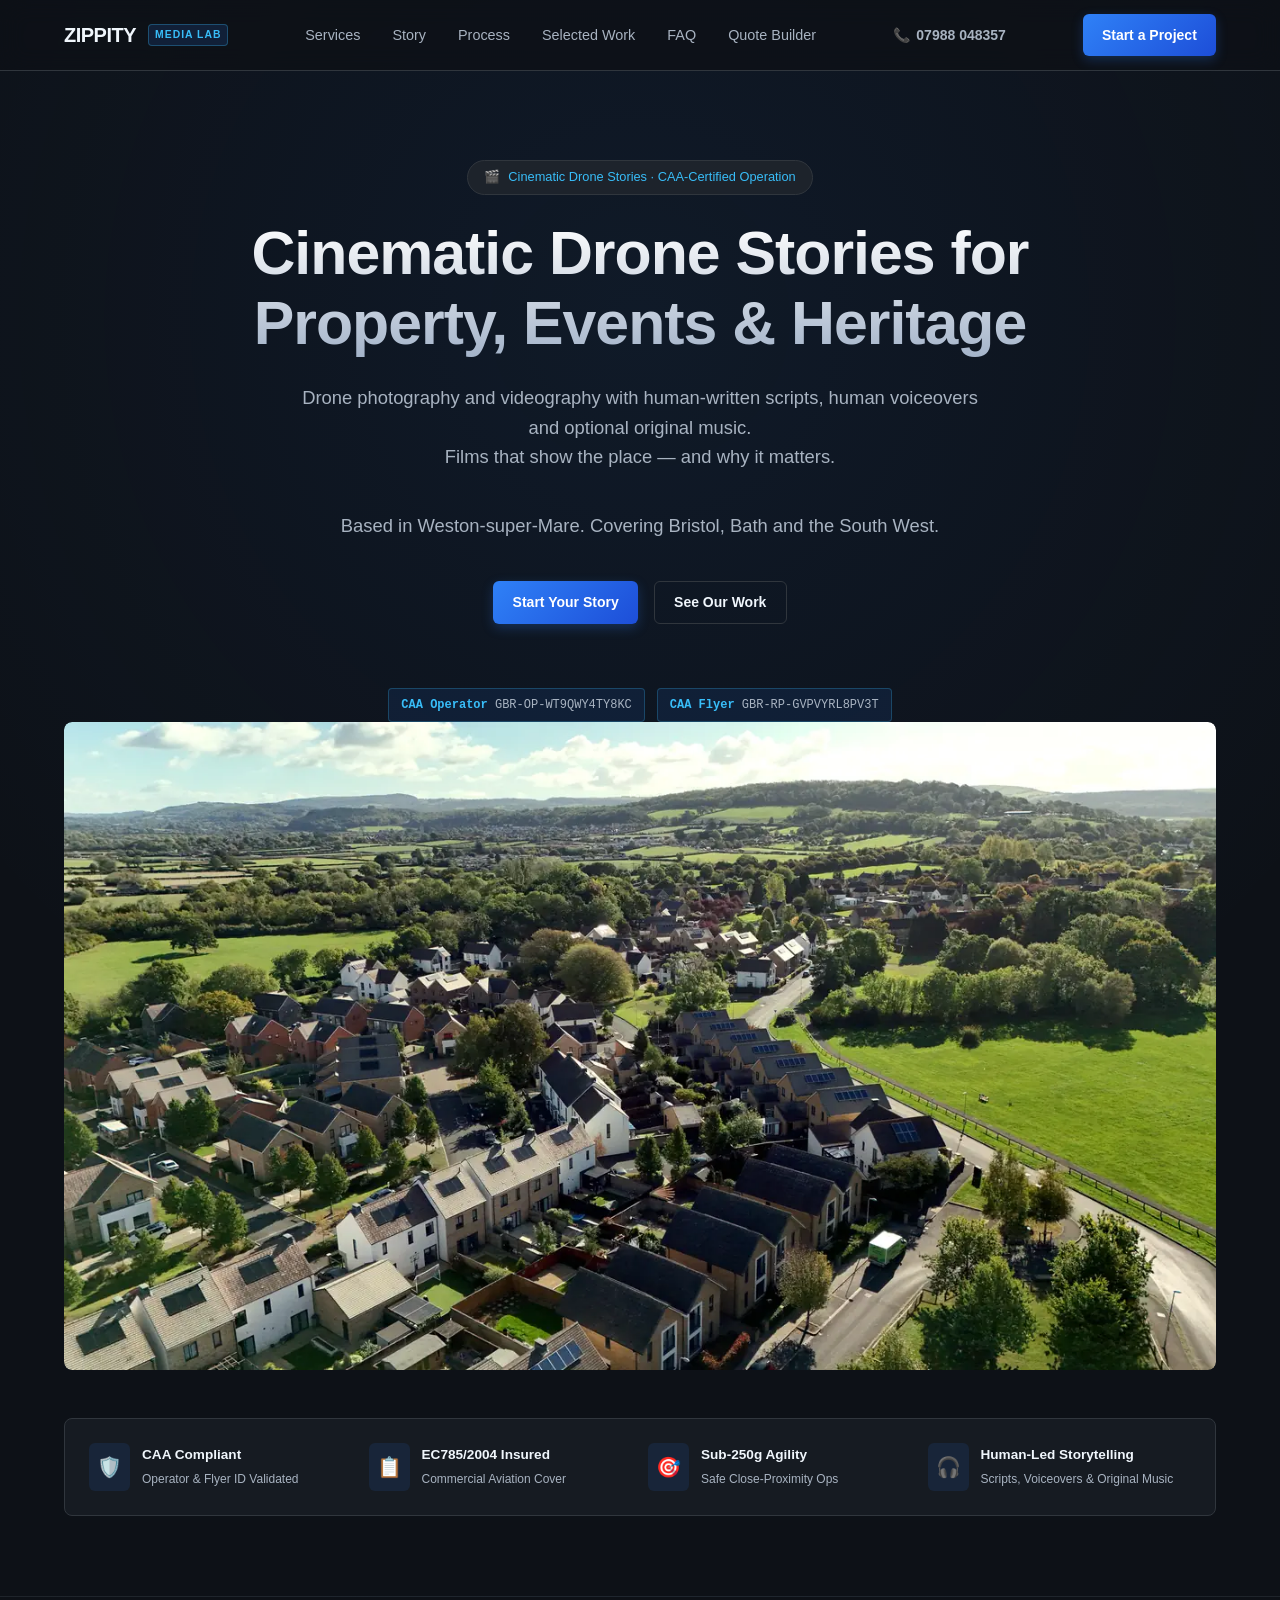
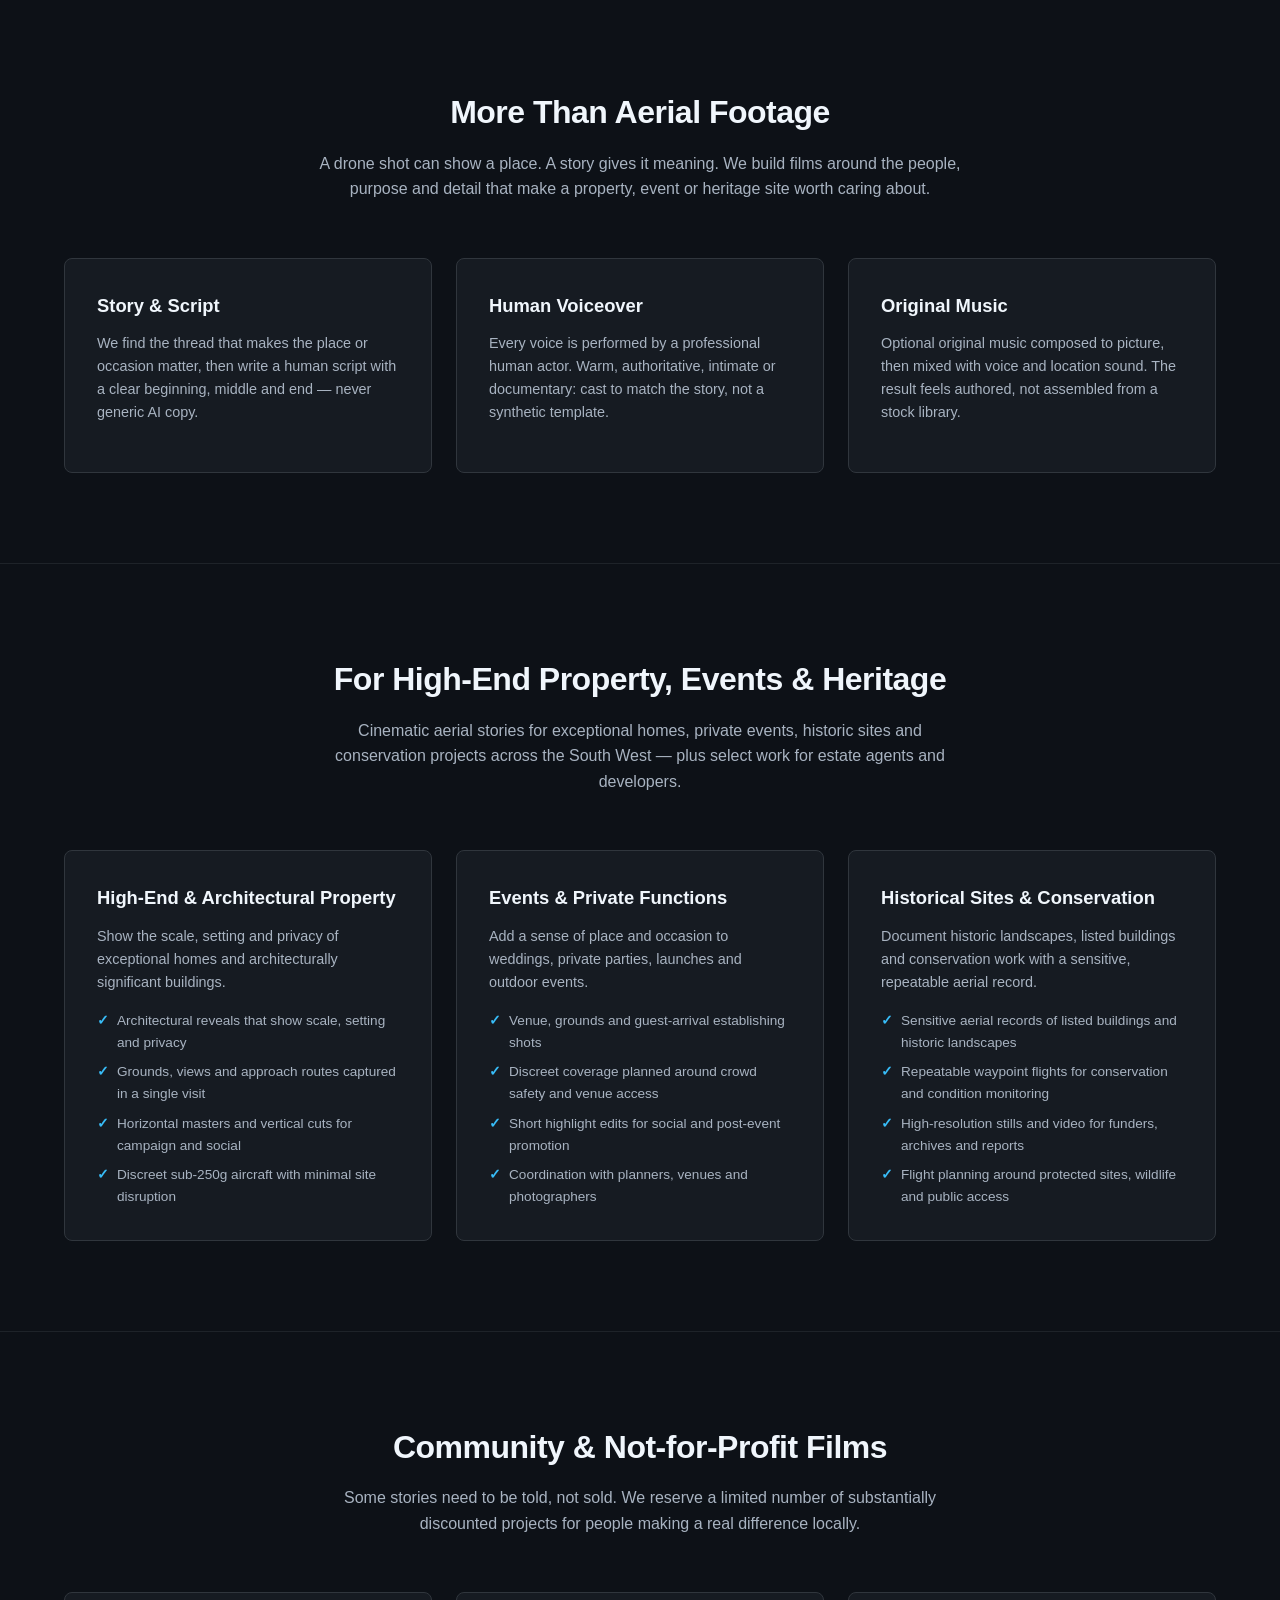
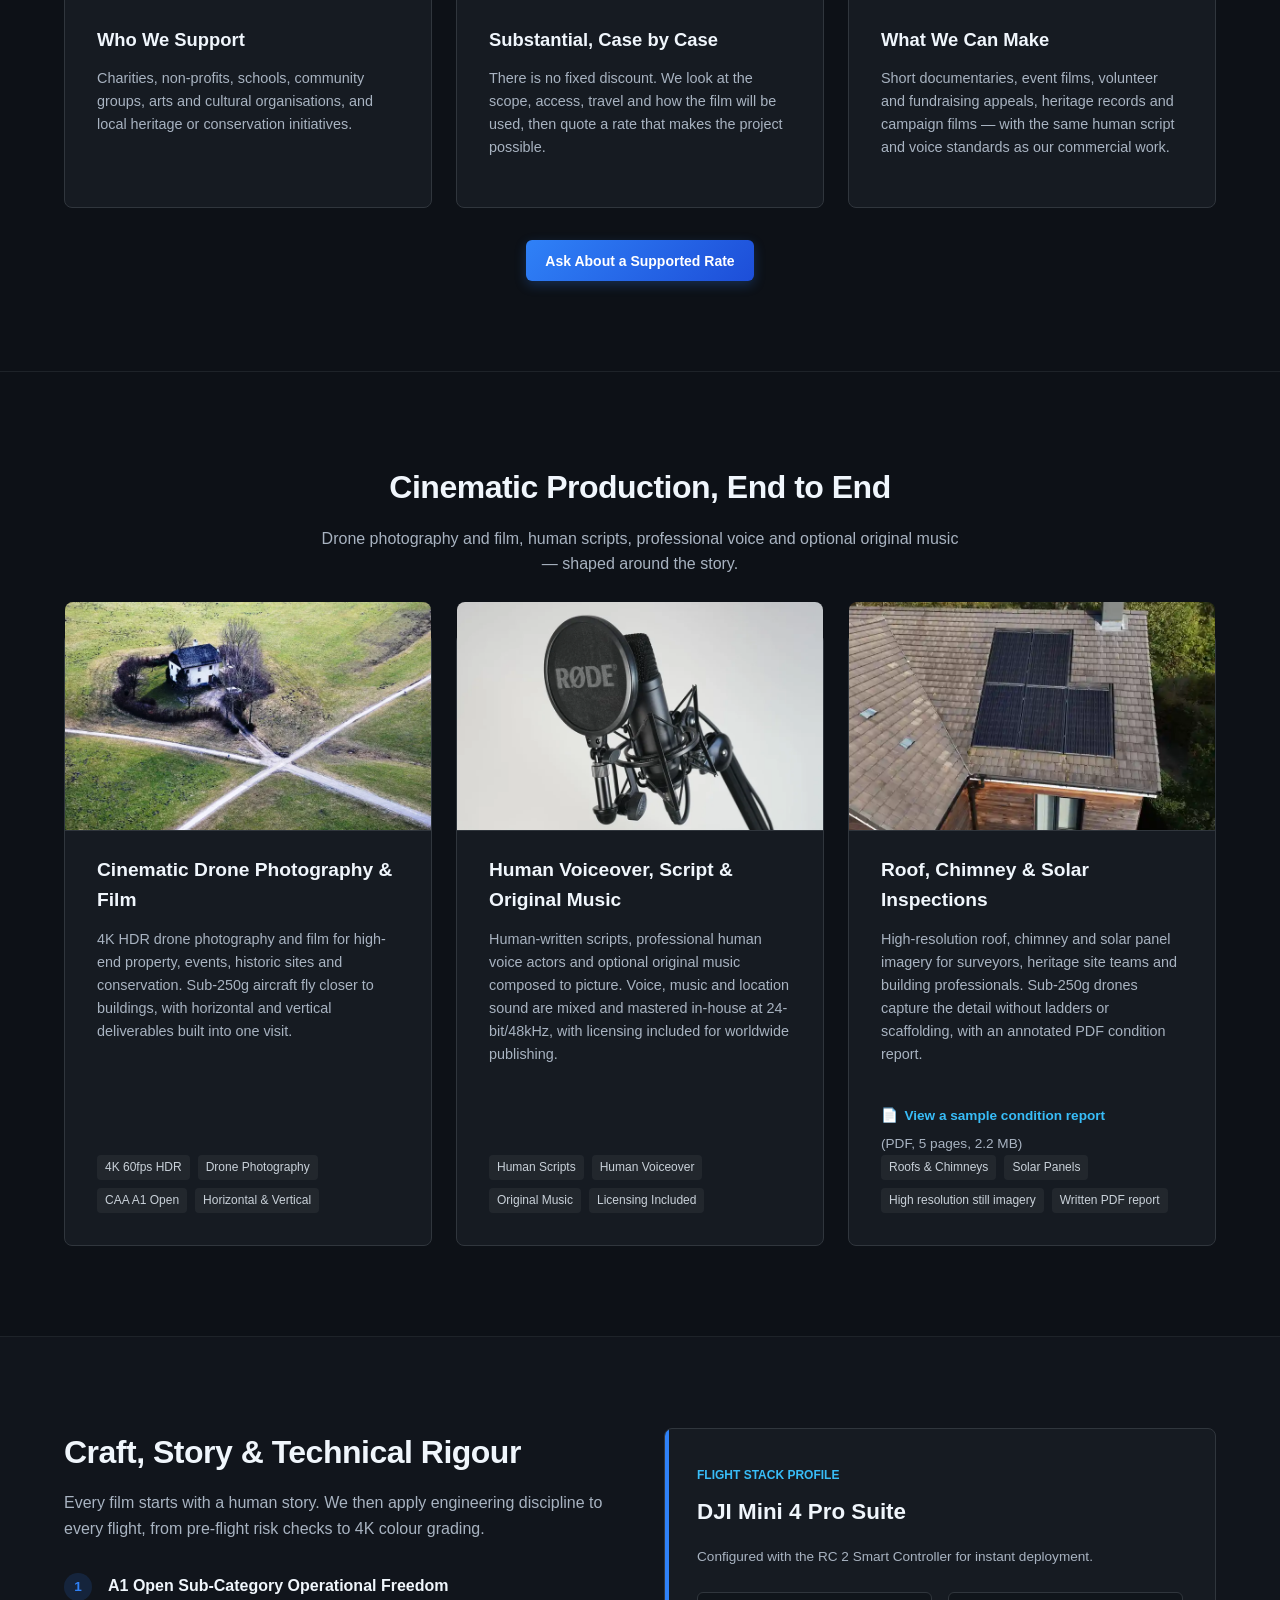
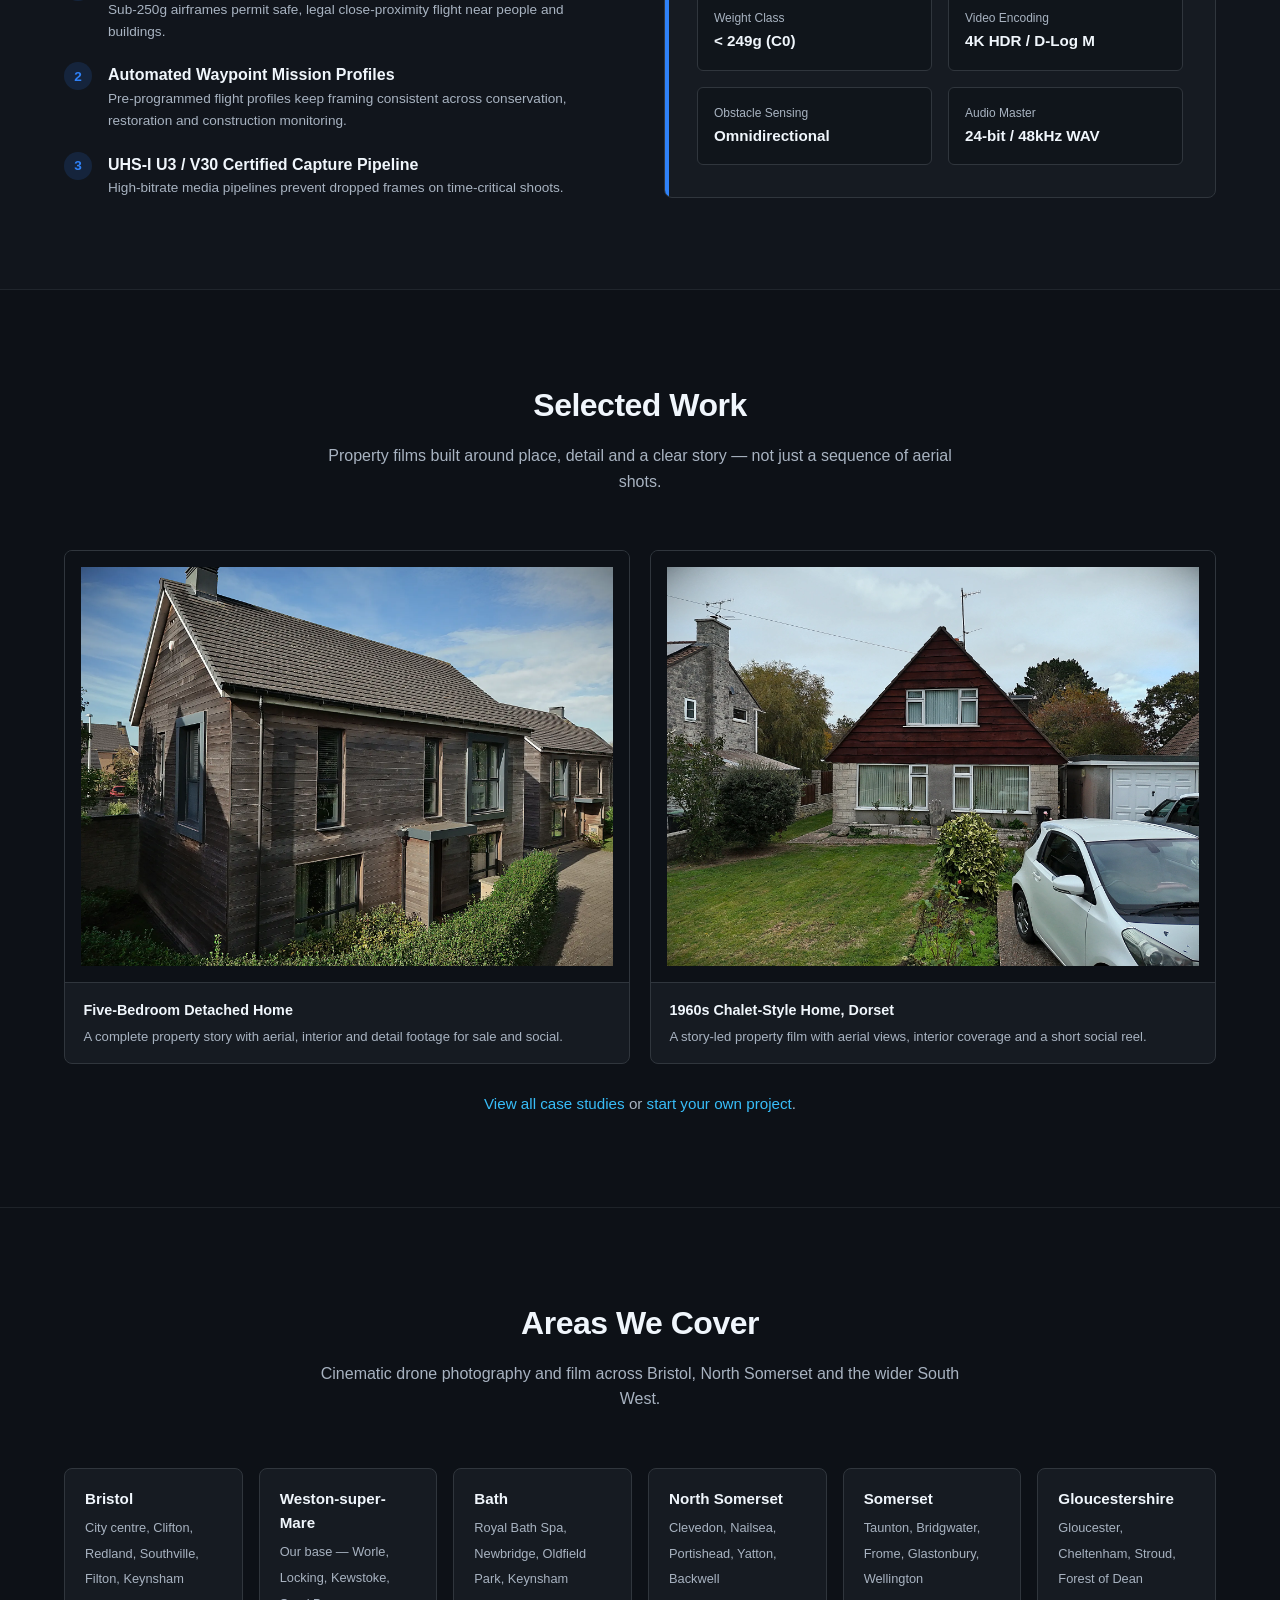
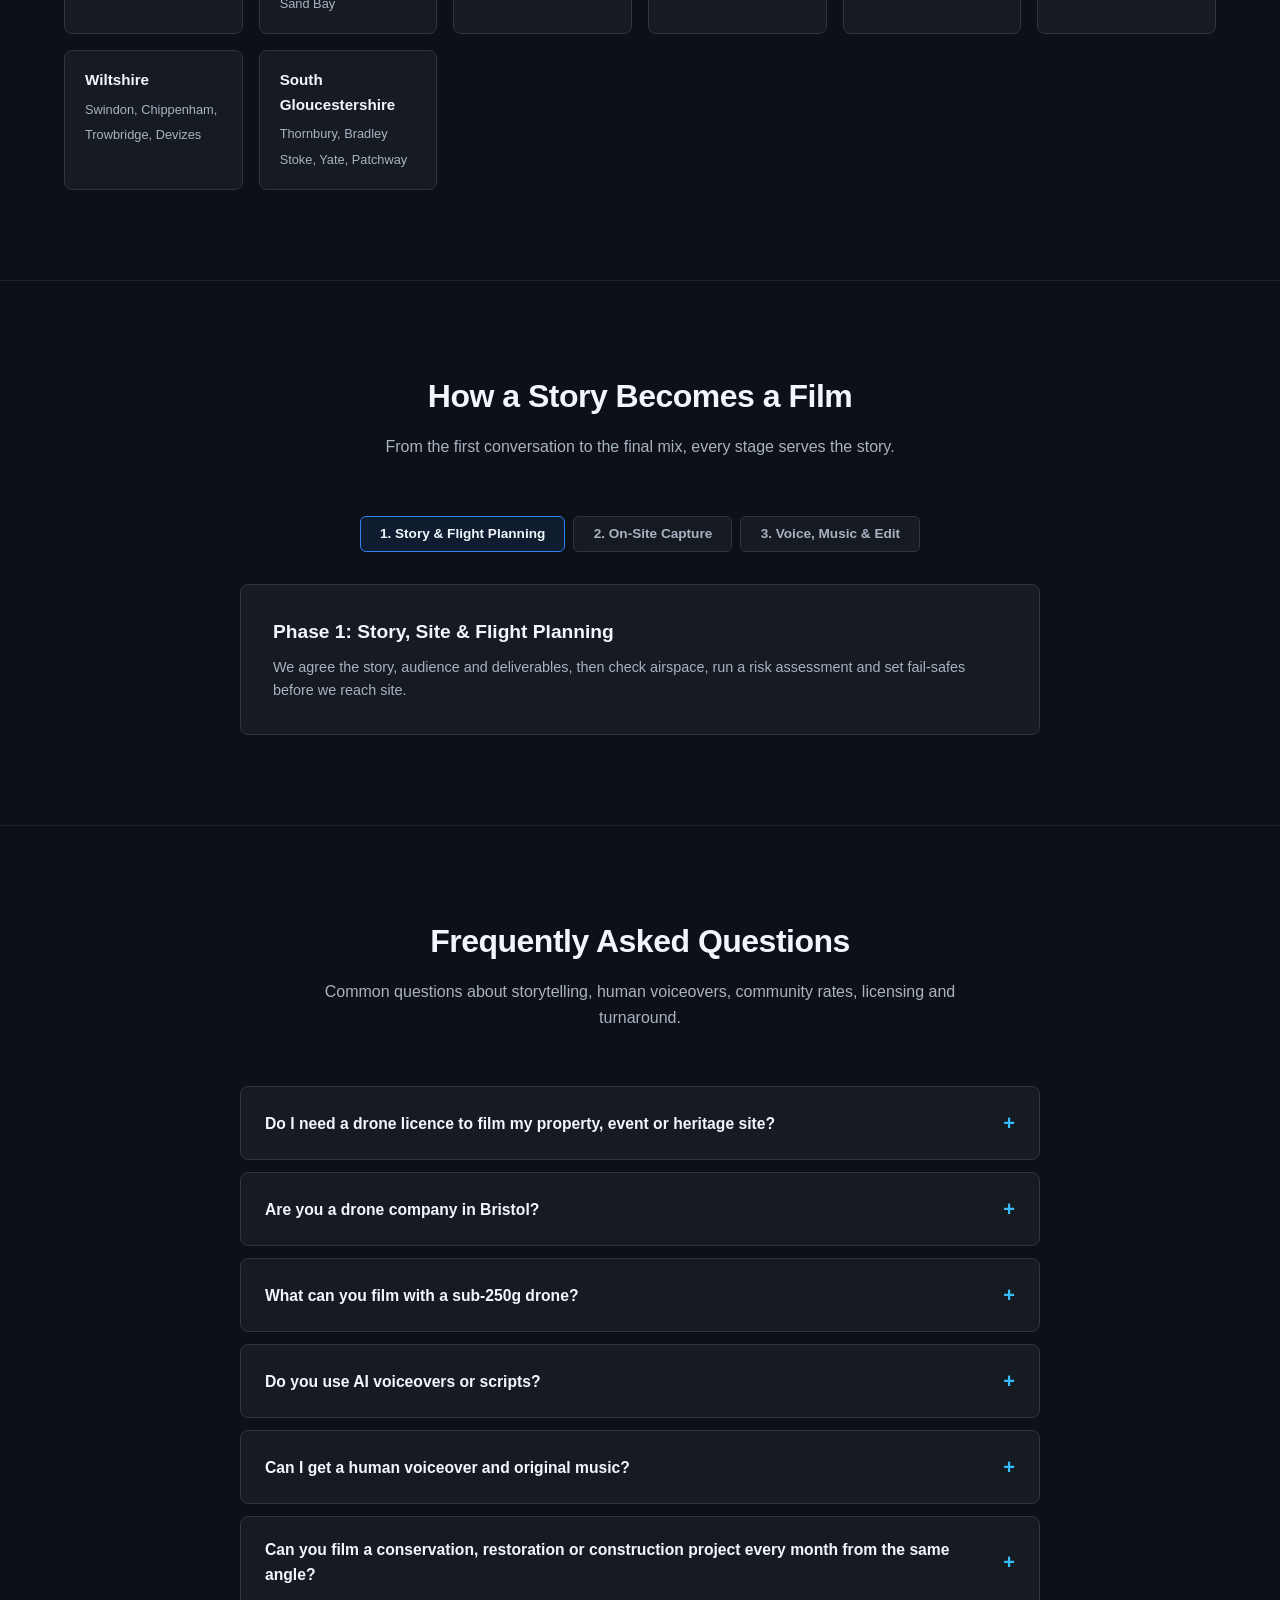
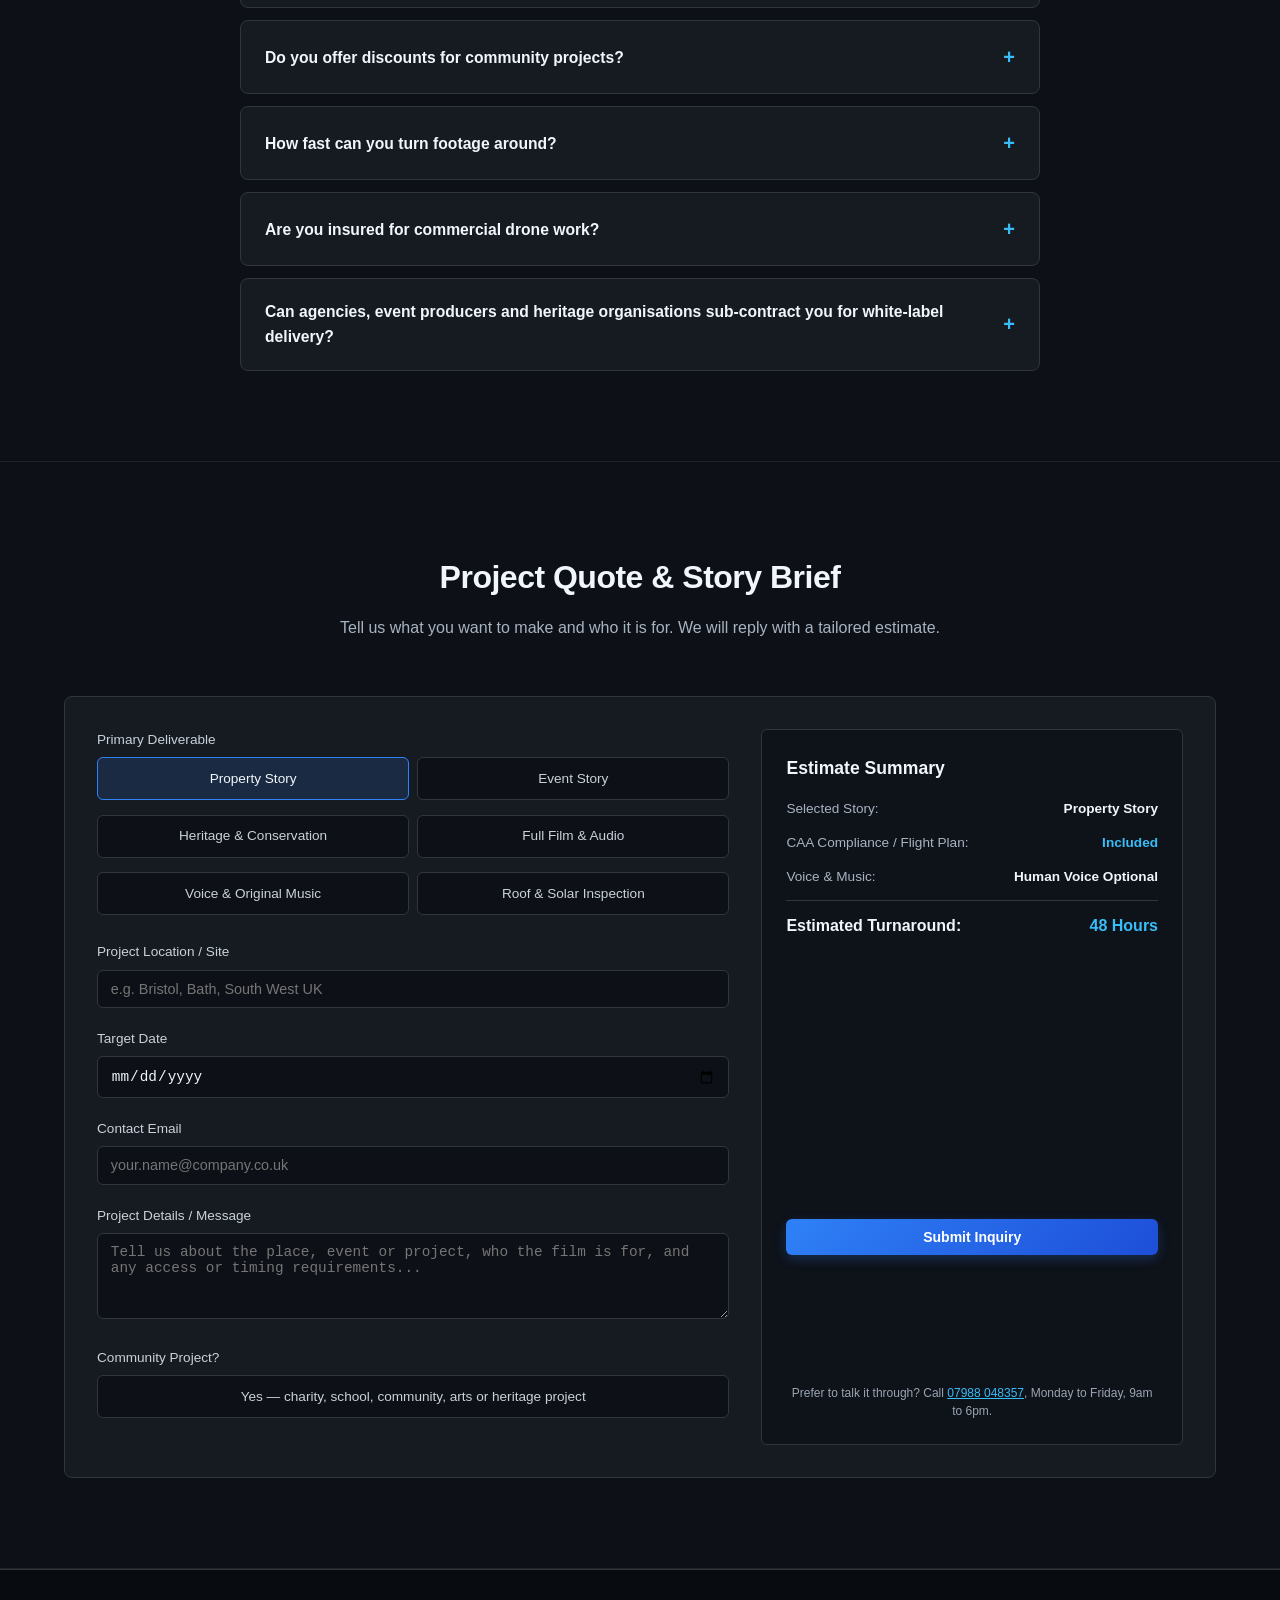
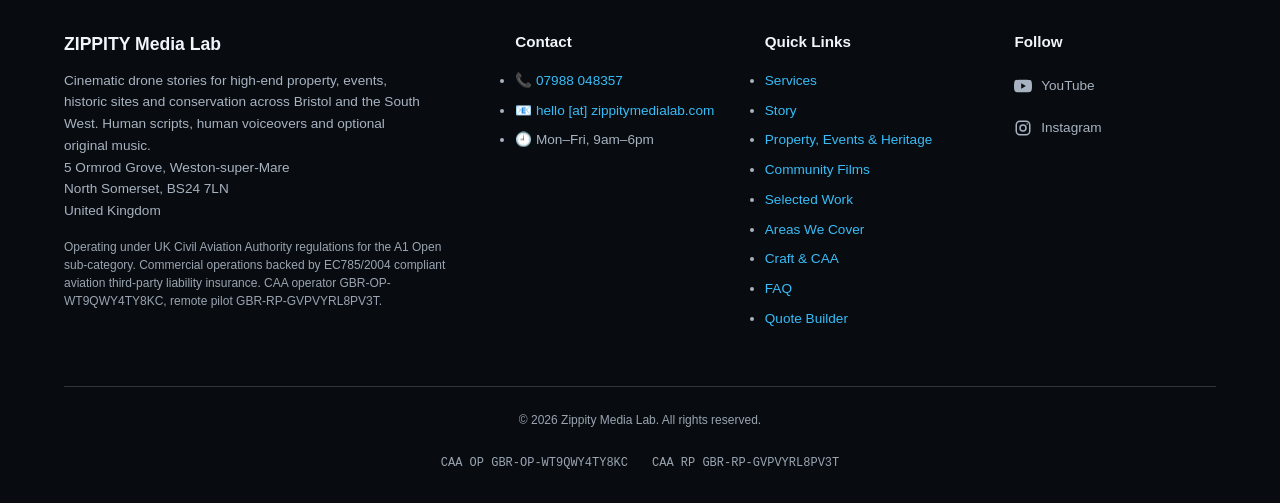
==== commit 907d1c84: "Changing copy to reflect business refocus" ====
--- a/index.html
+++ b/index.html
@@ -3,11 +3,11 @@
 <head>
     <meta charset="UTF-8">
     <meta name="viewport" content="width=device-width, initial-scale=1.0">
-    <meta name="description" content="Bristol drone filming for estate agents and brands: 4K aerial video, horizontal and vertical, social-ready. CAA-compliant, insured, 48-hour turnaround.">
+    <meta name="description" content="Cinematic drone films for high-end property, events, heritage and conservation. Human-written scripts, human voiceovers, optional original music. South West.">
     <meta name="robots" content="index, follow, max-image-preview:large, max-snippet:-1, max-video-preview:-1">
     <!-- TODO(seo): set og:locale to en_GB once any non-UK market is targeted -->
     <meta name="theme-color" content="#0d1117">
-    <title>Zippity Media Lab | Drone Filming &amp; Aerial Video Production</title>
+    <title>Cinematic Drone Storytelling in Bristol | Zippity Media Lab</title>
 
     <!-- ==================================================================
          CANONICAL URL
@@ -35,20 +35,20 @@
     <meta property="og:site_name" content="Zippity Media Lab">
     <meta property="og:locale" content="en_GB">
     <meta property="og:url" content="https://zippitymedialab.com/">
-    <meta property="og:title" content="Zippity Media Lab | Drone Filming &amp; Aerial Video Production">
-    <meta property="og:description" content="CAA-compliant drone filming for estate agents and brands across Bristol and the South West. 4K aerial video, horizontal and vertical, social-ready, with 48-hour turnaround.">
+    <meta property="og:title" content="Cinematic Drone Storytelling in Bristol | Zippity Media Lab">
+    <meta property="og:description" content="Cinematic drone films for high-end property, events, heritage and conservation. Human-written scripts, human voiceovers, optional original music. South West.">
     <!-- TODO(seo): og:image needs a real 1200x630 JPG at assets/og-1200x630.jpg (see reserved media slots) -->
     <meta property="og:image" content="https://zippitymedialab.com/assets/og-1200x630.jpg">
     <meta property="og:image:width" content="1200">
     <meta property="og:image:height" content="630">
-    <meta property="og:image:alt" content="Zippity Media Lab drone filming a Bristol residential property from the air">
+    <meta property="og:image:alt" content="Cinematic aerial view captured by Zippity Media Lab over the South West">
 
     <!-- Twitter / X -->
     <meta name="twitter:card" content="summary_large_image">
-    <meta name="twitter:title" content="Zippity Media Lab | Drone Filming &amp; Aerial Video Production">
-    <meta name="twitter:description" content="CAA-compliant drone filming for estate agents and brands across Bristol and the South West. 4K aerial video, horizontal and vertical, social-ready.">
+    <meta name="twitter:title" content="Cinematic Drone Storytelling in Bristol | Zippity Media Lab">
+    <meta name="twitter:description" content="Cinematic drone films for high-end property, events, heritage and conservation. Human-written scripts, human voiceovers, optional original music.">
     <meta name="twitter:image" content="https://zippitymedialab.com/assets/og-1200x630.jpg">
-    <meta name="twitter:image:alt" content="Zippity Media Lab drone filming a Bristol residential property from the air">
+    <meta name="twitter:image:alt" content="Cinematic aerial view captured by Zippity Media Lab over the South West">
 
     <!-- Favicon: inline SVG data URI so it resolves with no extra request and no 404.
          TODO(seo): replace with <link rel="icon" href="/favicon.svg"> once a real file exists. -->
@@ -66,8 +66,8 @@
            - "taxID"       -> Companies House number
            - "foundingDate"-> YYYY-MM-DD
            - "priceRange"  -> e.g. "GBP 400-1500" (also gives PriceSpecification)
-           - "sameAs"      -> Instagram / LinkedIn / YouTube URLs. Currently an
-             empty array; populating it is the strongest entity link available.
+           - "sameAs"      -> currently YouTube and Instagram; add LinkedIn when
+             a company profile exists.
            - EC785/2004 credential -> replace the placeholder "comment" with the
              real insurer name and policy reference.
     =========================================================== -->
@@ -79,7 +79,7 @@
           "@type": ["ProfessionalService", "LocalBusiness"],
           "@id": "https://zippitymedialab.com/#business",
           "name": "Zippity Media Lab",
-          "description": "CAA-compliant commercial drone filming, audio scoring and voiceover for estate agents, developers and brands across Bristol, North Somerset and the wider South West of England.",
+          "description": "Cinematic drone photography, videography and human-led storytelling for high-end property, events, historic sites and conservation across Bristol, North Somerset and the wider South West. Human-written scripts, professional voice actors and optional original music.",
           "url": "https://zippitymedialab.com/",
           "email": "hello@zippitymedialab.com",
           "telephone": "+447988048357",
@@ -146,15 +146,17 @@
             }
           ],
           "knowsAbout": [
-            "Drone filming",
-            "Aerial cinematography",
+            "Drone photography",
+            "Drone videography",
+            "Cinematic aerial storytelling",
+            "High-end property films",
+            "Event films",
+            "Heritage and conservation films",
+            "Human voiceover production",
+            "Scriptwriting",
+            "Original music composition",
             "A1 Open sub-category operations",
-            "Real estate video",
-            "Estate agent photography",
             "Roof, chimney and solar panel inspections",
-            "Voiceover recording",
-            "Professional voiceover artists",
-            "Voiceover scriptwriting",
             "Audio mastering"
           ],
           "contactPoint": {
@@ -165,20 +167,23 @@
             "areaServed": ["GB"],
             "availableLanguage": ["English"]
           },
-          "sameAs": [],
+          "sameAs": [
+            "https://www.youtube.com/@ZippityMediaLab",
+            "https://www.instagram.com/zippitymedialab/"
+          ],
           "identifier": [
             { "@type": "PropertyValue", "name": "CAA Operator ID", "value": "GBR-OP-WT9QWY4TY8KC" },
             { "@type": "PropertyValue", "name": "CAA Flyer ID", "value": "GBR-RP-GVPVYRL8PV3T" }
           ],
-          "slogan": "End-to-end aerial and audio production for property and brand",
+          "slogan": "Cinematic aerial storytelling for property, events and heritage",
           "openingHours": "Mo-Fr 09:00-18:00"
         },
         {
           "@type": "Service",
           "@id": "https://zippitymedialab.com/#service-aerial",
-          "serviceType": "Commercial Aerial Cinematography",
-          "name": "Drone Aerial Cinematography for Property and Construction",
-          "description": "4K HDR aerial video shot on sub-250g drones for estate agent listings, new-build developments and construction updates. Delivered horizontal and vertical, social-ready, with repeatable waypoint missions for progress tracking.",
+          "serviceType": "Cinematic Aerial Storytelling",
+          "name": "Cinematic Drone Photography, Videography and Storytelling",
+          "description": "4K HDR drone photography and film for high-end property, events, historic sites and conservation. Story-led edits with human-written scripts and professional voiceovers, delivered horizontal and vertical, with repeatable waypoint missions for conservation and progress monitoring.",
           "provider": { "@id": "https://zippitymedialab.com/#business" },
           "areaServed": [
             { "@type": "City", "name": "Bristol" },
@@ -199,9 +204,9 @@
         {
           "@type": "Service",
           "@id": "https://zippitymedialab.com/#service-audio",
-          "name": "Audio Scoring, Voiceover, Scriptwriting and Mastering",
-          "serviceType": "Audio Post-Production",
-          "description": "Voiceover performed by professional voice actors, plus in-house scriptwriting, custom scoring and multi-track audio mixing, mastered to 24-bit/48kHz. Licensing included, so agencies and developers can publish worldwide without extra clearance.",
+          "name": "Human Voiceover, Scriptwriting and Original Music",
+          "serviceType": "Story, Voice and Audio Post-Production",
+          "description": "Human-written scripts, professional human voice actors and optional original music composed to picture, plus multi-track audio mixing and mastering to 24-bit/48kHz. Licensing included so clients and production partners can publish worldwide without extra clearance.",
           "provider": { "@id": "https://zippitymedialab.com/#business" },
           "areaServed": [
             { "@type": "City", "name": "Bristol" },
@@ -219,7 +224,7 @@
           "@id": "https://zippitymedialab.com/#service-inspection",
           "name": "Roof, Chimney and Solar Panel Inspections",
           "serviceType": "Aerial Roof and Building Inspection",
-          "description": "Close-proximity aerial 4K stills and video of roofs, chimneys and solar arrays for surveyors, building professionals and property managers, captured on sub-250g drones without ladders or scaffolding.",
+          "description": "Close-proximity aerial 4K stills and video of roofs, chimneys and solar arrays for surveyors, heritage site teams, building professionals and property managers, captured on sub-250g drones without ladders or scaffolding.",
           "provider": { "@id": "https://zippitymedialab.com/#business" },
           "areaServed": [
             { "@type": "City", "name": "Bristol" },
@@ -239,7 +244,7 @@
           "mainEntity": [
             {
               "@type": "Question",
-              "name": "Do I need a drone licence to have aerial footage filmed of my property?",
+              "name": "Do I need a drone licence to film my property, event or heritage site?",
               "acceptedAnswer": {
                 "@type": "Answer",
                 "text": "No. All of our drone operations are flown by a registered remote pilot in the CAA A1 Open sub-category using sub-250g aircraft. You are hiring a compliant commercial operator, not operating the drone yourself, so the legal duty to be qualified sits with us. We will also confirm airspace and any permissions before flying."
@@ -258,31 +263,39 @@
               "name": "What can you film with a sub-250g drone?",
               "acceptedAnswer": {
                 "@type": "Answer",
-                "text": "Sub-250g aircraft can legally fly closer to people and structures than heavier drones, which makes them well suited to estate agent marketing, exterior and garden footage, and tight construction site framing. We shoot 4K HDR at up to 60fps with 10-bit D-Log M capture for colour grading."
+                "text": "Sub-250g aircraft can legally fly closer to people and structures than heavier drones, which makes them well suited to architectural property films, event establishing shots and close inspection of historic buildings. We shoot 4K HDR at up to 60fps with 10-bit D-Log M capture for colour grading."
               }
             },
             {
               "@type": "Question",
-              "name": "Can you film my construction site every month from the same angle?",
+              "name": "Do you use AI voiceovers or scripts?",
               "acceptedAnswer": {
                 "@type": "Answer",
-                "text": "Yes. We program repeatable GPS waypoint missions, so each visit captures an identical flight path and framing. That gives you a clean like-for-like progress timeline you can drop straight into client or stakeholder updates."
+                "text": "No. We do not use AI-generated voiceovers or AI-written scripts. Every script is written by a human, and every voiceover is performed by a professional human voice actor. Original music is optional and composed for the film."
               }
             },
             {
               "@type": "Question",
-              "name": "Can I get video, voiceover and music from the same supplier?",
+              "name": "Can I get a human voiceover and original music?",
               "acceptedAnswer": {
                 "@type": "Answer",
-                "text": "Yes. Aerial video, voiceover recording, custom scoring and final mastering are all handled in-house, so there is no third-party hand-off and no delay waiting on an external editor or studio. Master audio is delivered at 24-bit/48kHz WAV."
+                "text": "Yes. We can write the script, record a professional human voiceover and add optional original music composed to picture. Voice, music and location sound are then mixed and mastered in-house at 24-bit/48kHz."
               }
             },
             {
               "@type": "Question",
-              "name": "Who performs the voiceover, and can you write the script?",
+              "name": "Can you film a conservation, restoration or construction project every month from the same angle?",
               "acceptedAnswer": {
                 "@type": "Answer",
-                "text": "Voiceovers are performed by professional voice actors, and we can write the script from scratch or work from your own draft. We then record, mix and master it in-house alongside the custom score."
+                "text": "Yes. We program repeatable GPS waypoint missions, so each visit captures an identical flight path and framing. That gives you a clean like-for-like progress timeline for conservation monitoring, restoration records or construction updates."
+              }
+            },
+            {
+              "@type": "Question",
+              "name": "Do you offer discounts for community projects?",
+              "acceptedAnswer": {
+                "@type": "Answer",
+                "text": "Yes. We reserve a limited number of substantially discounted projects for charities, schools, community groups, arts and cultural organisations, and local heritage or conservation initiatives. Discounts are assessed case by case, based on scope, access and how the film will be used."
               }
             },
             {
@@ -303,10 +316,10 @@
             },
             {
               "@type": "Question",
-              "name": "Can agencies and developers sub-contract you for white-label delivery?",
+              "name": "Can agencies, event producers and heritage organisations sub-contract you for white-label delivery?",
               "acceptedAnswer": {
                 "@type": "Answer",
-                "text": "Yes. We regularly work as a white-label production partner for agencies and developers. You get unbranded masters, full audio licensing included so you can publish worldwide without further clearance, and delivery within 48 hours."
+                "text": "Yes. We work as a white-label production partner for agencies, event producers and heritage organisations. You get unbranded masters, full audio licensing included so you can publish worldwide without further clearance, and delivery within 48 hours."
               }
             }
           ]
@@ -315,8 +328,8 @@
           "@type": "WebPage",
           "@id": "https://zippitymedialab.com/#webpage",
           "url": "https://zippitymedialab.com/",
-          "name": "Zippity Media Lab | Drone Filming &amp; Aerial Video Production",
-          "description": "Bristol drone filming for estate agents and brands: 4K aerial video, horizontal and vertical, social-ready. CAA-compliant, insured, 48-hour turnaround.",
+          "name": "Cinematic Drone Storytelling in Bristol | Zippity Media Lab",
+          "description": "Cinematic drone films for high-end property, events, heritage and conservation. Human-written scripts, human voiceovers, optional original music. South West.",
           "inLanguage": "en-GB",
           "isPartOf": { "@id": "https://zippitymedialab.com/#website" },
           "about": { "@id": "https://zippitymedialab.com/#business" }
@@ -975,19 +988,6 @@
             transform: translateY(-2px);
         }
 
-        .service-icon {
-            width: 44px;
-            height: 44px;
-            background: rgba(56, 189, 248, 0.1);
-            color: var(--accent-cyan);
-            border-radius: 6px;
-            display: flex;
-            align-items: center;
-            justify-content: center;
-            font-size: 1.25rem;
-            margin-bottom: 1.25rem;
-        }
-
         .service-card h3 {
             font-size: 1.2rem;
             margin-bottom: 0.75rem;
@@ -1400,7 +1400,7 @@
 
         .footer-grid {
             display: grid;
-            grid-template-columns: 2fr 1fr 1fr;
+            grid-template-columns: 2fr 1fr 1fr 1fr;
             gap: 3rem;
             margin-bottom: 3rem;
         }
@@ -1453,6 +1453,34 @@
 
         .footer-contact a:hover {
             text-decoration: underline;
+        }
+
+        .footer-social {
+            padding: 0;
+            margin: 0;
+            list-style: none;
+        }
+
+        .footer-social li {
+            margin-bottom: 0.65rem;
+        }
+
+        .footer-social a {
+            display: inline-flex;
+            align-items: center;
+            gap: 0.55rem;
+            min-height: 32px;
+            color: var(--text-muted);
+            transition: var(--transition);
+        }
+
+        .footer-social a:hover,
+        .footer-social a:focus-visible {
+            color: var(--accent-cyan);
+        }
+
+        .footer-social svg {
+            flex: 0 0 auto;
         }
 
         .footer-address {
@@ -1886,7 +1914,7 @@
             <nav aria-label="Primary">
                 <ul class="nav-links" id="navLinks">
                     <li><a href="#services">Services</a></li>
-                    <li><a href="#technical">Drone Tech</a></li>
+                    <li><a href="#story">Story</a></li>
                     <li><a href="#process">Process</a></li>
                     <li><a href="#work">Selected Work</a></li>
                     <li><a href="#faq">FAQ</a></li>
@@ -1896,7 +1924,7 @@
             <a href="tel:+447988048357" class="header-phone" aria-label="Call Zippity Media Lab on 07988 048357">
                 <span aria-hidden="true">📞</span> 07988 048357
             </a>
-            <a href="#quote" class="btn-primary">Book Shoot</a>
+            <a href="#quote" class="btn-primary">Start a Project</a>
             <button class="mobile-toggle" id="mobileToggle" aria-label="Open navigation" aria-expanded="false" aria-controls="navLinks"><span aria-hidden="true">☰</span></button>
         </div>
     </header>
@@ -1906,16 +1934,16 @@
             <div class="container">
                 <div class="hero-content">
                     <div class="hero-pill">
-                        <span aria-hidden="true">⚡</span> CAA A1 Open Sub-Category Certified Operation
-                    </div>
-                    <h1>Drone Filming &amp; Aerial Video in Bristol &amp; Surrounding Areas</h1>
-                    <p>4K aerial video delivered horizontal and vertical, social-ready.<br>CAA-compliant, insured and turned around in 48 hours.</p>
+                        <span aria-hidden="true">🎬</span> Cinematic Drone Stories &middot; CAA-Certified Operation
+                    </div>
+                    <h1>Cinematic Drone Stories for Property, Events &amp; Heritage</h1>
+                    <p>Drone photography and videography with human-written scripts, human voiceovers and optional original music.<br>Films that show the place &mdash; and why it matters.</p>
                     <p class="hero-location">
                         Based in Weston-super-Mare. Covering Bristol, Bath and the South West.
                     </p>
                     <div class="hero-actions">
-                        <a href="#quote" class="btn-primary">Request Site Quote</a>
-                        <a href="#services" class="btn-secondary">Explore Services</a>
+                        <a href="#quote" class="btn-primary">Start Your Story</a>
+                        <a href="#work" class="btn-secondary">See Our Work</a>
                     </div>
                     <ul class="credential-list">
                         <li><strong>CAA Operator</strong> GBR-OP-WT9QWY4TY8KC</li>
@@ -1959,63 +1987,115 @@
                     <div class="trust-item">
                         <div class="trust-icon" aria-hidden="true">🎧</div>
                         <div class="trust-text">
-                            <strong>Full Post-Production</strong>
-                            <span>Voiceover Artists &amp; Scripting</span>
+                            <strong>Human-Led Storytelling</strong>
+                            <span>Scripts, Voiceovers &amp; Original Music</span>
                         </div>
                     </div>
                 </div>
             </div>
         </section>
 
+        <section id="story">
+            <div class="container">
+                <div class="section-header">
+                    <h2 class="section-title">More Than Aerial Footage</h2>
+                    <p class="section-subtitle">A drone shot can show a place. A story gives it meaning. We build films around the people, purpose and detail that make a property, event or heritage site worth caring about.</p>
+                </div>
+
+                <div class="audience-grid">
+                    <div class="audience-card">
+                        <h3>Story &amp; Script</h3>
+                        <p>We find the thread that makes the place or occasion matter, then write a human script with a clear beginning, middle and end &mdash; never generic AI copy.</p>
+                    </div>
+                    <div class="audience-card">
+                        <h3>Human Voiceover</h3>
+                        <p>Every voice is performed by a professional human actor. Warm, authoritative, intimate or documentary: cast to match the story, not a synthetic template.</p>
+                    </div>
+                    <div class="audience-card">
+                        <h3>Original Music</h3>
+                        <p>Optional original music composed to picture, then mixed with voice and location sound. The result feels authored, not assembled from a stock library.</p>
+                    </div>
+                </div>
+            </div>
+        </section>
+
         <section id="audiences">
             <div class="container">
                 <div class="section-header">
-                    <h2 class="section-title">For Estate Agents, Developers &amp; Agencies</h2>
-                    <p class="section-subtitle">Aerial video for estate agents, developers and agencies across Bristol and the South West.</p>
+                    <h2 class="section-title">For High-End Property, Events &amp; Heritage</h2>
+                    <p class="section-subtitle">Cinematic aerial stories for exceptional homes, private events, historic sites and conservation projects across the South West &mdash; plus select work for estate agents and developers.</p>
                 </div>
 
                 <div class="audience-grid">
                     <div class="audience-card">
-                        <h3>Estate Agents &amp; Letting Agents</h3>
-                        <p>Stand out in the portal with aerial footage most local listings do not have.</p>
+                        <h3>High-End &amp; Architectural Property</h3>
+                        <p>Show the scale, setting and privacy of exceptional homes and architecturally significant buildings.</p>
                         <ul>
-                            <li>Aerial, exterior and garden coverage</li>
-                            <li>Horizontal and vertical cuts for Reels, TikTok and Shorts</li>
-                            <li>Fast turnaround to get the listing live</li>
-                            <li>Footage you own outright</li>
+                            <li>Architectural reveals that show scale, setting and privacy</li>
+                            <li>Grounds, views and approach routes captured in a single visit</li>
+                            <li>Horizontal masters and vertical cuts for campaign and social</li>
+                            <li>Discreet sub-250g aircraft with minimal site disruption</li>
                         </ul>
                     </div>
 
                     <div class="audience-card">
-                        <h3>Developers &amp; Construction</h3>
-                        <p>Consistent aerial documentation from marketing visuals to handover.</p>
+                        <h3>Events &amp; Private Functions</h3>
+                        <p>Add a sense of place and occasion to weddings, private parties, launches and outdoor events.</p>
                         <ul>
-                            <li>Repeatable monthly waypoint missions</li>
-                            <li>Like-for-like progress timelines for stakeholders</li>
-                            <li>Close-proximity framing under 250g</li>
-                            <li>Airspace and safety checks handled in-house</li>
+                            <li>Venue, grounds and guest-arrival establishing shots</li>
+                            <li>Discreet coverage planned around crowd safety and venue access</li>
+                            <li>Short highlight edits for social and post-event promotion</li>
+                            <li>Coordination with planners, venues and photographers</li>
                         </ul>
                     </div>
 
                     <div class="audience-card">
-                        <h3>Brands, Agencies &amp; Producers</h3>
-                        <p>White-label production support to scale a campaign without adding headcount.</p>
+                        <h3>Historical Sites &amp; Conservation</h3>
+                        <p>Document historic landscapes, listed buildings and conservation work with a sensitive, repeatable aerial record.</p>
                         <ul>
-                            <li>Unbranded masters delivered under your name</li>
-                            <li>Audio licensing included, publish worldwide</li>
-                            <li>Single supplier for video, voiceover, scripting and scoring</li>
-                            <li>Subcontracting and overflow capacity</li>
+                            <li>Sensitive aerial records of listed buildings and historic landscapes</li>
+                            <li>Repeatable waypoint flights for conservation and condition monitoring</li>
+                            <li>High-resolution stills and video for funders, archives and reports</li>
+                            <li>Flight planning around protected sites, wildlife and public access</li>
                         </ul>
                     </div>
                 </div>
             </div>
         </section>
 
+        <section id="community">
+            <div class="container">
+                <div class="section-header">
+                    <h2 class="section-title">Community &amp; Not-for-Profit Films</h2>
+                    <p class="section-subtitle">Some stories need to be told, not sold. We reserve a limited number of substantially discounted projects for people making a real difference locally.</p>
+                </div>
+
+                <div class="audience-grid">
+                    <div class="audience-card">
+                        <h3>Who We Support</h3>
+                        <p>Charities, non-profits, schools, community groups, arts and cultural organisations, and local heritage or conservation initiatives.</p>
+                    </div>
+                    <div class="audience-card">
+                        <h3>Substantial, Case by Case</h3>
+                        <p>There is no fixed discount. We look at the scope, access, travel and how the film will be used, then quote a rate that makes the project possible.</p>
+                    </div>
+                    <div class="audience-card">
+                        <h3>What We Can Make</h3>
+                        <p>Short documentaries, event films, volunteer and fundraising appeals, heritage records and campaign films &mdash; with the same human script and voice standards as our commercial work.</p>
+                    </div>
+                </div>
+
+                <p style="text-align: center; margin-top: 2rem;">
+                    <a href="#quote" class="btn-primary">Ask About a Supported Rate</a>
+                </p>
+            </div>
+        </section>
+
         <section id="services">
             <div class="container">
                 <div class="section-header">
-                    <h2 class="section-title">Integrated Media Production</h2>
-                    <p class="section-subtitle">Aerial video and audio for property, construction and brands.</p>
+                    <h2 class="section-title">Cinematic Production, End to End</h2>
+                    <p class="section-subtitle">Drone photography and film, human scripts, professional voice and optional original music &mdash; shaped around the story.</p>
                 </div>
 
                 <div class="services-grid">
@@ -2028,14 +2108,13 @@
                                      width="800" height="500" loading="lazy" decoding="async"
                                      alt="Aerial view of an isolated farmhouse beside a rural crossroads in open grassland">
                             </div>
-                            <div class="service-icon" aria-hidden="true">🚁</div>
-                            <h3>Drone Aerial Cinematography</h3>
-                            <p>4K HDR aerial video for listings, new-builds and luxury property. Our sub-250g drones fly closer to buildings, delivered horizontal and vertical, social-ready.</p>
+                            <h3>Cinematic Drone Photography &amp; Film</h3>
+                            <p>4K HDR drone photography and film for high-end property, events, historic sites and conservation. Sub-250g aircraft fly closer to buildings, with horizontal and vertical deliverables built into one visit.</p>
                         </div>
                         <ul class="service-tags">
                             <li>4K 60fps HDR</li>
-                            <li>Waypoint Tracking</li>
-                            <li>A1 Open Sub-Category</li>
+                            <li>Drone Photography</li>
+                            <li>CAA A1 Open</li>
                             <li>Horizontal &amp; Vertical</li>
                         </ul>
                     </div>
@@ -2049,14 +2128,13 @@
                                      width="800" height="500" loading="lazy" decoding="async"
                                      alt="Studio condenser microphone with a pop filter set up for recording">
                             </div>
-                            <div class="service-icon" aria-hidden="true">🎙️</div>
-                            <h3>Audio Scoring &amp; Voiceover</h3>
-                            <p>Voiceover performed by professional voice actors, with in-house scriptwriting, custom scoring and multi-track mixing, mastered to 24-bit/48kHz. Licensing included for worldwide publishing.</p>
+                            <h3>Human Voiceover, Script &amp; Original Music</h3>
+                            <p>Human-written scripts, professional human voice actors and optional original music composed to picture. Voice, music and location sound are mixed and mastered in-house at 24-bit/48kHz, with licensing included for worldwide publishing.</p>
                         </div>
                         <ul class="service-tags">
-                            <li>Voiceover Artists</li>
-                            <li>Scriptwriting</li>
-                            <li>Custom Scoring</li>
+                            <li>Human Scripts</li>
+                            <li>Human Voiceover</li>
+                            <li>Original Music</li>
                             <li>Licensing Included</li>
                         </ul>
                     </div>
@@ -2070,9 +2148,8 @@
                                      width="800" height="500" loading="lazy" decoding="async"
                                      alt="Aerial view of solar panels on a rooftop during an inspection flight">
                             </div>
-                            <div class="service-icon" aria-hidden="true">🔍</div>
                             <h3>Roof, Chimney &amp; Solar Inspections</h3>
-                            <p>High-resolution roof, chimney and solar panel imagery for surveyors and building professionals. Sub-250g drones capture the detail without ladders or scaffolding. Inspections include an annotated PDF condition report.</p>
+                            <p>High-resolution roof, chimney and solar panel imagery for surveyors, heritage site teams and building professionals. Sub-250g drones capture the detail without ladders or scaffolding, with an annotated PDF condition report.</p>
                             <a class="service-report-link" href="assets/reports/zippity-sample-aerial-condition-report.pdf" target="_blank" rel="noopener" type="application/pdf" aria-label="View a sample aerial asset condition report (PDF, 5 pages, 2.2 MB)">
                                 <span aria-hidden="true">📄</span>
                                 <span>View a sample condition report</span>
@@ -2094,8 +2171,8 @@
             <div class="container">
                 <div class="tech-showcase">
                     <div>
-                        <h2 class="section-title section-title-left">Technical Rigour &amp; Regulatory Precision</h2>
-                        <p class="tech-intro">We apply engineering discipline to every flight, from pre-flight risk checks to 4K colour grading.</p>
+                        <h2 class="section-title section-title-left">Craft, Story &amp; Technical Rigour</h2>
+                        <p class="tech-intro">Every film starts with a human story. We then apply engineering discipline to every flight, from pre-flight risk checks to 4K colour grading.</p>
 
                         <ul class="tech-spec-list">
                             <li class="tech-spec-item">
@@ -2109,7 +2186,7 @@
                                 <span class="num" aria-hidden="true">2</span>
                                 <div>
                                     <strong>Automated Waypoint Mission Profiles</strong>
-                                    <p class="tech-spec-body">Pre-programmed flight profiles keep framing consistent across multi-week monitoring campaigns.</p>
+                                    <p class="tech-spec-body">Pre-programmed flight profiles keep framing consistent across conservation, restoration and construction monitoring.</p>
                                 </div>
                             </li>
                             <li class="tech-spec-item">
@@ -2150,14 +2227,11 @@
             </div>
         </section>
 
-        <!-- Hidden until there is real work to show. Section is kept intact:
-             remove the `hidden` attribute here and on the two nav links below
-             to restore it. -->
         <section id="work">
             <div class="container">
                 <div class="section-header">
                     <h2 class="section-title">Selected Work</h2>
-                    <p class="section-subtitle">Case studies showcasing aerial video and deliverables across the South West.</p>
+                    <p class="section-subtitle">Property films built around place, detail and a clear story &mdash; not just a sequence of aerial shots.</p>
                 </div>
 
                 <div class="portfolio-grid">
@@ -2169,8 +2243,8 @@
                                  width="640" height="480">
                         </div>
                         <figcaption>
-                            <strong>Case Study 1</strong>
-                            Aerial coverage with horizontal and vertical cuts, social-ready deliverables.
+                            <strong>Five-Bedroom Detached Home</strong>
+                            A complete property story with aerial, interior and detail footage for sale and social.
                         </figcaption>
                     </a>
                     <a class="portfolio-card" href="case_studies/case-study-2/">
@@ -2181,13 +2255,13 @@
                                  width="640" height="480">
                         </div>
                         <figcaption>
-                            <strong>Case Study 2</strong>
-                            Aerial package for a two-bedroom chalet-style home in Dorset.
+                            <strong>1960s Chalet-Style Home, Dorset</strong>
+                            A story-led property film with aerial views, interior coverage and a short social reel.
                         </figcaption>
                     </a>
                 </div>
                 <p style="text-align: center; margin-top: 1.75rem; color: var(--text-muted); font-size: 0.95rem;">
-                    More case studies coming soon. <a href="#quote" style="color: var(--accent-cyan);">Get in touch</a> to discuss your project.
+                    <a href="case_studies/" style="color: var(--accent-cyan);">View all case studies</a> or <a href="#quote" style="color: var(--accent-cyan);">start your own project</a>.
                 </p>
             </div>
         </section>
@@ -2196,7 +2270,7 @@
             <div class="container">
                 <div class="section-header">
                     <h2 class="section-title">Areas We Cover</h2>
-                    <p class="section-subtitle">Drone filming across Bristol, North Somerset and the wider South West.</p>
+                    <p class="section-subtitle">Cinematic drone photography and film across Bristol, North Somerset and the wider South West.</p>
                 </div>
 
                 <div class="area-grid">
@@ -2239,8 +2313,8 @@
         <section id="process">
             <div class="container">
                 <div class="section-header">
-                    <h2 class="section-title">Production Workflow</h2>
-                    <p class="section-subtitle">How we work, from first flight plan to final render.</p>
+                    <h2 class="section-title">How a Story Becomes a Film</h2>
+                    <p class="section-subtitle">From the first conversation to the final mix, every stage serves the story.</p>
                 </div>
 
                 <!-- Crawlability note: all three phases are in the DOM and
@@ -2249,24 +2323,24 @@
                      phases 2 and 3 were display:none and at risk of never being
                      indexed by Google. -->
                 <div class="process-tabs" role="tablist" aria-label="Production workflow phases">
-                    <button class="tab-btn active" role="tab" id="tab-phase1" aria-controls="phase1" aria-selected="true" onclick="switchTab(event, 'phase1')">1. Flight Planning</button>
+                    <button class="tab-btn active" role="tab" id="tab-phase1" aria-controls="phase1" aria-selected="true" onclick="switchTab(event, 'phase1')">1. Story &amp; Flight Planning</button>
                     <button class="tab-btn" role="tab" id="tab-phase2" aria-controls="phase2" aria-selected="false" tabindex="-1" onclick="switchTab(event, 'phase2')">2. On-Site Capture</button>
-                    <button class="tab-btn" role="tab" id="tab-phase3" aria-controls="phase3" aria-selected="false" tabindex="-1" onclick="switchTab(event, 'phase3')">3. Audio &amp; Edit</button>
+                    <button class="tab-btn" role="tab" id="tab-phase3" aria-controls="phase3" aria-selected="false" tabindex="-1" onclick="switchTab(event, 'phase3')">3. Voice, Music &amp; Edit</button>
                 </div>
 
                 <div id="phase1" class="tab-content active" role="tabpanel" aria-labelledby="tab-phase1" tabindex="0">
-                    <h3 class="tab-heading">Phase 1: Pre-Flight Assessment &amp; Clearance</h3>
-                    <p class="tab-body">We check airspace, run a risk assessment and set fail-safes before we reach site.</p>
+                    <h3 class="tab-heading">Phase 1: Story, Site &amp; Flight Planning</h3>
+                    <p class="tab-body">We agree the story, audience and deliverables, then check airspace, run a risk assessment and set fail-safes before we reach site.</p>
                 </div>
 
                 <div id="phase2" class="tab-content" role="tabpanel" aria-labelledby="tab-phase2" tabindex="0">
-                    <h3 class="tab-heading">Phase 2: Precision Aerial Filming</h3>
-                    <p class="tab-body">We fly planned waypoints and manual tracking passes, capturing horizontal and vertical coverage in one visit.</p>
+                    <h3 class="tab-heading">Phase 2: Cinematic Aerial Capture</h3>
+                    <p class="tab-body">We fly planned waypoints and manual tracking passes, capturing the architecture, landscape, event or heritage detail that carries the story.</p>
                 </div>
 
                 <div id="phase3" class="tab-content" role="tabpanel" aria-labelledby="tab-phase3" tabindex="0">
-                    <h3 class="tab-heading">Phase 3: Post-Production &amp; Voiceover Master</h3>
-                    <p class="tab-body">We grade 10-bit log footage, sync audio, record voiceovers with professional voice actors and deliver within 48 hours.</p>
+                    <h3 class="tab-heading">Phase 3: Human Voice, Music &amp; Edit</h3>
+                    <p class="tab-body">We write and record the human voiceover, compose optional original music, grade 10-bit log footage and mix the final master for delivery.</p>
                 </div>
             </div>
         </section>
@@ -2275,7 +2349,7 @@
             <div class="container">
                 <div class="section-header">
                     <h2 class="section-title">Frequently Asked Questions</h2>
-                    <p class="section-subtitle">Common questions about drone filming, licensing, turnaround and areas covered.</p>
+                    <p class="section-subtitle">Common questions about storytelling, human voiceovers, community rates, licensing and turnaround.</p>
                 </div>
 
                 <!-- Native <details> so answers stay crawlable without JS.
@@ -2284,7 +2358,7 @@
                      becomes inconsistent with the visible content. -->
                 <div class="faq-list">
                     <details class="faq-item">
-                        <summary>Do I need a drone licence to have aerial footage filmed of my property?</summary>
+                        <summary>Do I need a drone licence to film my property, event or heritage site?</summary>
                         <div class="faq-answer">
                             <p>No. All of our drone operations are flown by a registered remote pilot in the CAA A1 Open sub-category using sub-250g aircraft. You are hiring a compliant commercial operator, not operating the drone yourself, so the legal duty to be qualified sits with us. We will also confirm airspace and any permissions before flying.</p>
                         </div>
@@ -2300,28 +2374,35 @@
                     <details class="faq-item">
                         <summary>What can you film with a sub-250g drone?</summary>
                         <div class="faq-answer">
-                            <p>Sub-250g aircraft can legally fly closer to people and structures than heavier drones, which makes them well suited to estate agent marketing, exterior and garden footage, and tight construction site framing. We shoot 4K HDR at up to 60fps with 10-bit D-Log M capture for colour grading.</p>
+                            <p>Sub-250g aircraft can legally fly closer to people and structures than heavier drones, which makes them well suited to architectural property films, event establishing shots and close inspection of historic buildings. We shoot 4K HDR at up to 60fps with 10-bit D-Log M capture for colour grading.</p>
                         </div>
                     </details>
 
                     <details class="faq-item">
-                        <summary>Can you film my construction site every month from the same angle?</summary>
+                        <summary>Do you use AI voiceovers or scripts?</summary>
                         <div class="faq-answer">
-                            <p>Yes. We program repeatable GPS waypoint missions, so each visit captures an identical flight path and framing. That gives you a clean like-for-like progress timeline you can drop straight into client or stakeholder updates.</p>
+                            <p>No. We do not use AI-generated voiceovers or AI-written scripts. Every script is written by a human, and every voiceover is performed by a professional human voice actor. Original music is optional and composed for the film.</p>
                         </div>
                     </details>
 
                     <details class="faq-item">
-                        <summary>Can I get video, voiceover and music from the same supplier?</summary>
+                        <summary>Can I get a human voiceover and original music?</summary>
                         <div class="faq-answer">
-                            <p>Yes. Aerial video, voiceover recording, custom scoring and final mastering are all handled in-house, so there is no third-party hand-off and no delay waiting on an external editor or studio. Master audio is delivered at 24-bit/48kHz WAV.</p>
+                            <p>Yes. We can write the script, record a professional human voiceover and add optional original music composed to picture. Voice, music and location sound are then mixed and mastered in-house at 24-bit/48kHz.</p>
                         </div>
                     </details>
 
                     <details class="faq-item">
-                        <summary>Who performs the voiceover, and can you write the script?</summary>
+                        <summary>Can you film a conservation, restoration or construction project every month from the same angle?</summary>
                         <div class="faq-answer">
-                            <p>Voiceovers are performed by professional voice actors, and we can write the script from scratch or work from your own draft. We then record, mix and master it in-house alongside the custom score.</p>
+                            <p>Yes. We program repeatable GPS waypoint missions, so each visit captures an identical flight path and framing. That gives you a clean like-for-like progress timeline for conservation monitoring, restoration records or construction updates.</p>
+                        </div>
+                    </details>
+
+                    <details class="faq-item">
+                        <summary>Do you offer discounts for community projects?</summary>
+                        <div class="faq-answer">
+                            <p>Yes. We reserve a limited number of substantially discounted projects for charities, schools, community groups, arts and cultural organisations, and local heritage or conservation initiatives. Discounts are assessed case by case, based on scope, access and how the film will be used.</p>
                         </div>
                     </details>
 
@@ -2340,9 +2421,9 @@
                     </details>
 
                     <details class="faq-item">
-                        <summary>Can agencies and developers sub-contract you for white-label delivery?</summary>
+                        <summary>Can agencies, event producers and heritage organisations sub-contract you for white-label delivery?</summary>
                         <div class="faq-answer">
-                            <p>Yes. We regularly work as a white-label production partner for agencies and developers. You get unbranded masters, full audio licensing included so you can publish worldwide without further clearance, and delivery within 48 hours.</p>
+                            <p>Yes. We work as a white-label production partner for agencies, event producers and heritage organisations. You get unbranded masters, full audio licensing included so you can publish worldwide without further clearance, and delivery within 48 hours.</p>
                         </div>
                     </details>
                 </div>
@@ -2352,8 +2433,8 @@
         <section id="quote">
             <div class="container">
                 <div class="section-header">
-                    <h2 class="section-title">Project Quote & Booking Builder</h2>
-                    <p class="section-subtitle">Tell us what you need for an instant estimate.</p>
+                    <h2 class="section-title">Project Quote &amp; Story Brief</h2>
+                    <p class="section-subtitle">Tell us what you want to make and who it is for. We will reply with a tailored estimate.</p>
                 </div>
 
                 <div class="quote-builder">
@@ -2362,21 +2443,29 @@
                             <legend>Primary Deliverable</legend>
                             <div class="options-grid">
                                 <label class="option-btn">
-                                    <input type="radio" name="service" value="Aerial Showcase" checked onchange="selectOption(this, 'service', this.value)">
-                                    Aerial Showcase
+                                    <input type="radio" name="service" value="Property Story" checked onchange="selectOption(this, 'service', this.value)">
+                                    Property Story
                                 </label>
                                 <label class="option-btn">
-                                    <input type="radio" name="service" value="Full Video &amp; Audio" onchange="selectOption(this, 'service', this.value)">
-                                    Full Video &amp; Audio
+                                    <input type="radio" name="service" value="Event Story" onchange="selectOption(this, 'service', this.value)">
+                                    Event Story
+                                </label>
+                                <label class="option-btn">
+                                    <input type="radio" name="service" value="Heritage &amp; Conservation" onchange="selectOption(this, 'service', this.value)">
+                                    Heritage &amp; Conservation
+                                </label>
+                                <label class="option-btn">
+                                    <input type="radio" name="service" value="Full Film &amp; Audio" onchange="selectOption(this, 'service', this.value)">
+                                    Full Film &amp; Audio
+                                </label>
+                                <label class="option-btn">
+                                    <input type="radio" name="service" value="Voice &amp; Original Music" onchange="selectOption(this, 'service', this.value)">
+                                    Voice &amp; Original Music
                                 </label>
                                 <label class="option-btn">
                                     <input type="radio" name="service" value="Roof &amp; Solar Inspection" onchange="selectOption(this, 'service', this.value)">
                                     Roof &amp; Solar Inspection
                                 </label>
-                                <label class="option-btn">
-                                    <input type="radio" name="service" value="Audio &amp; Voiceover" onchange="selectOption(this, 'service', this.value)">
-                                    Audio &amp; Voiceover
-                                </label>
                             </div>
                         </fieldset>
 
@@ -2397,8 +2486,18 @@
 
                         <div class="form-group">
                             <label for="projectMessage">Project Details / Message</label>
-                            <textarea id="projectMessage" name="message" class="form-control" rows="4" placeholder="Tell us about your site, access, requirements or any details for the quote..."></textarea>
+                            <textarea id="projectMessage" name="message" class="form-control" rows="4" placeholder="Tell us about the place, event or project, who the film is for, and any access or timing requirements..."></textarea>
                         </div>
+
+                        <fieldset class="form-group">
+                            <legend>Community Project?</legend>
+                            <div class="options-grid">
+                                <label class="option-btn" style="grid-column: 1 / -1;">
+                                    <input type="checkbox" id="communityProject" name="community_project" value="Yes">
+                                    Yes &mdash; charity, school, community, arts or heritage project
+                                </label>
+                            </div>
+                        </fieldset>
                     </div>
 
                     <div id="quoteThanks" style="display:none; grid-column: 1 / -1; text-align:center; padding: 3rem 1rem; align-items:center; justify-content:center; flex-direction:column; min-height: 300px;">
@@ -2413,16 +2512,16 @@
                         <div>
                             <h3 class="summary-heading">Estimate Summary</h3>
                             <div class="summary-line">
-                                <span>Selected Package:</span>
-                                <strong id="summaryService" class="summary-value">Aerial Showcase</strong>
+                                <span>Selected Story:</span>
+                                <strong id="summaryService" class="summary-value">Property Story</strong>
                             </div>
                             <div class="summary-line">
                                 <span>CAA Compliance / Flight Plan:</span>
                                 <strong class="summary-value summary-value-accent">Included</strong>
                             </div>
                             <div class="summary-line">
-                                <span>Audio &amp; Voiceover Mix:</span>
-                                <strong id="summaryAudio" class="summary-value">Standard Ambient</strong>
+                                <span>Voice &amp; Music:</span>
+                                <strong id="summaryAudio" class="summary-value">Human Voice Optional</strong>
                             </div>
                             <div class="summary-total">
                                 <span>Estimated Turnaround:</span>
@@ -2438,7 +2537,7 @@
                             <input type="hidden" name="subject" value="Project Inquiry: Zippity Media Lab">
                             <input type="hidden" name="from_name" value="Zippity Media Lab website">
                             <input type="hidden" name="redirect" value="https://zippitymedialab.com/?sent=1#quote">
-                            <input type="hidden" name="package" id="packageHidden" value="Aerial Showcase">
+                            <input type="hidden" name="package" id="packageHidden" value="Property Story">
                             <input type="hidden" name="location" id="locationHidden" value="">
                             <input type="hidden" name="targetDate" id="dateHidden" value="">
                             <input type="hidden" name="email" id="emailHidden" value="">
@@ -2464,7 +2563,7 @@
             <div class="footer-grid">
                 <div>
                     <div class="footer-logo">ZIPPITY Media Lab</div>
-                    <p class="footer-blurb">Commercial drone filming and audio for estate agents, developers and brands across Bristol, North Somerset and the wider South West. Horizontal and vertical, social-ready.</p>
+                    <p class="footer-blurb">Cinematic drone stories for high-end property, events, historic sites and conservation across Bristol and the South West. Human scripts, human voiceovers and optional original music.</p>
                     <address class="footer-address">
                         5 Ormrod Grove, Weston-super-Mare<br>
                         North Somerset, BS24 7LN<br>
@@ -2486,12 +2585,38 @@
                     <h2 class="footer-heading">Quick Links</h2>
                     <ul class="footer-contact">
                         <li><a href="#services">Services</a></li>
-                        <li><a href="#audiences">Estate Agents &amp; Agencies</a></li>
+                        <li><a href="#story">Story</a></li>
+                        <li><a href="#audiences">Property, Events &amp; Heritage</a></li>
+                        <li><a href="#community">Community Films</a></li>
                         <li><a href="#work">Selected Work</a></li>
                         <li><a href="#areas">Areas We Cover</a></li>
-                        <li><a href="#technical">CAA Flight Stack</a></li>
+                        <li><a href="#technical">Craft &amp; CAA</a></li>
                         <li><a href="#faq">FAQ</a></li>
                         <li><a href="#quote">Quote Builder</a></li>
+                    </ul>
+                </div>
+
+                <div>
+                    <h2 class="footer-heading">Follow</h2>
+                    <ul class="footer-social">
+                        <li>
+                            <a href="https://www.youtube.com/@ZippityMediaLab" target="_blank" rel="noopener" aria-label="Zippity Media Lab on YouTube (opens in a new tab)">
+                                <svg width="18" height="18" viewBox="0 0 24 24" fill="currentColor" aria-hidden="true" focusable="false">
+                                    <path d="M23.5 6.2a3 3 0 0 0-2.1-2.1C19.5 3.6 12 3.6 12 3.6s-7.5 0-9.4.5A3 3 0 0 0 .5 6.2 31 31 0 0 0 0 12a31 31 0 0 0 .5 5.8 3 3 0 0 0 2.1 2.1c1.9.5 9.4.5 9.4.5s7.5 0 9.4-.5a3 3 0 0 0 2.1-2.1A31 31 0 0 0 24 12a31 31 0 0 0-.5-5.8ZM9.6 15.6V8.4L15.8 12l-6.2 3.6Z"/>
+                                </svg>
+                                <span>YouTube</span>
+                            </a>
+                        </li>
+                        <li>
+                            <a href="https://www.instagram.com/zippitymedialab/" target="_blank" rel="noopener" aria-label="Zippity Media Lab on Instagram (opens in a new tab)">
+                                <svg width="18" height="18" viewBox="0 0 24 24" fill="none" stroke="currentColor" stroke-width="2" aria-hidden="true" focusable="false">
+                                    <rect x="3" y="3" width="18" height="18" rx="5"/>
+                                    <circle cx="12" cy="12" r="4"/>
+                                    <circle cx="17.5" cy="6.5" r="1" fill="currentColor" stroke="none"/>
+                                </svg>
+                                <span>Instagram</span>
+                            </a>
+                        </li>
                     </ul>
                 </div>
             </div>
@@ -2602,7 +2727,7 @@
         // The radios carry the state, so selection is now visible to assistive
         // tech and reachable by keyboard. This function only keeps the summary
         // panel in sync and announces the change.
-        let currentPackage = 'Aerial Showcase';
+        let currentPackage = 'Property Story';
 
         function selectOption(element, category, value) {
             if (category !== 'service') return;
@@ -2611,14 +2736,18 @@
             document.getElementById('summaryService').textContent = value;
 
             const audioLabel = document.getElementById('summaryAudio');
-            if (value === 'Full Video & Audio' || value === 'Audio & Voiceover') {
+            if (value === 'Full Film & Audio') {
                 audioLabel.textContent = 'Master Multi-Track';
+            } else if (value === 'Voice & Original Music') {
+                audioLabel.textContent = 'Human Voice + Original Score';
+            } else if (value === 'Roof & Solar Inspection') {
+                audioLabel.textContent = 'Not Required';
             } else {
-                audioLabel.textContent = 'Standard Ambient';
+                audioLabel.textContent = 'Human Voice Optional';
             }
 
             document.getElementById('summaryAnnounce').textContent =
-                `Selected package: ${value}. Audio and voiceover: ${audioLabel.textContent}.`;
+                `Selected story: ${value}. Voice and music: ${audioLabel.textContent}.`;
         }
 
         const quoteForm = document.getElementById('quoteForm');
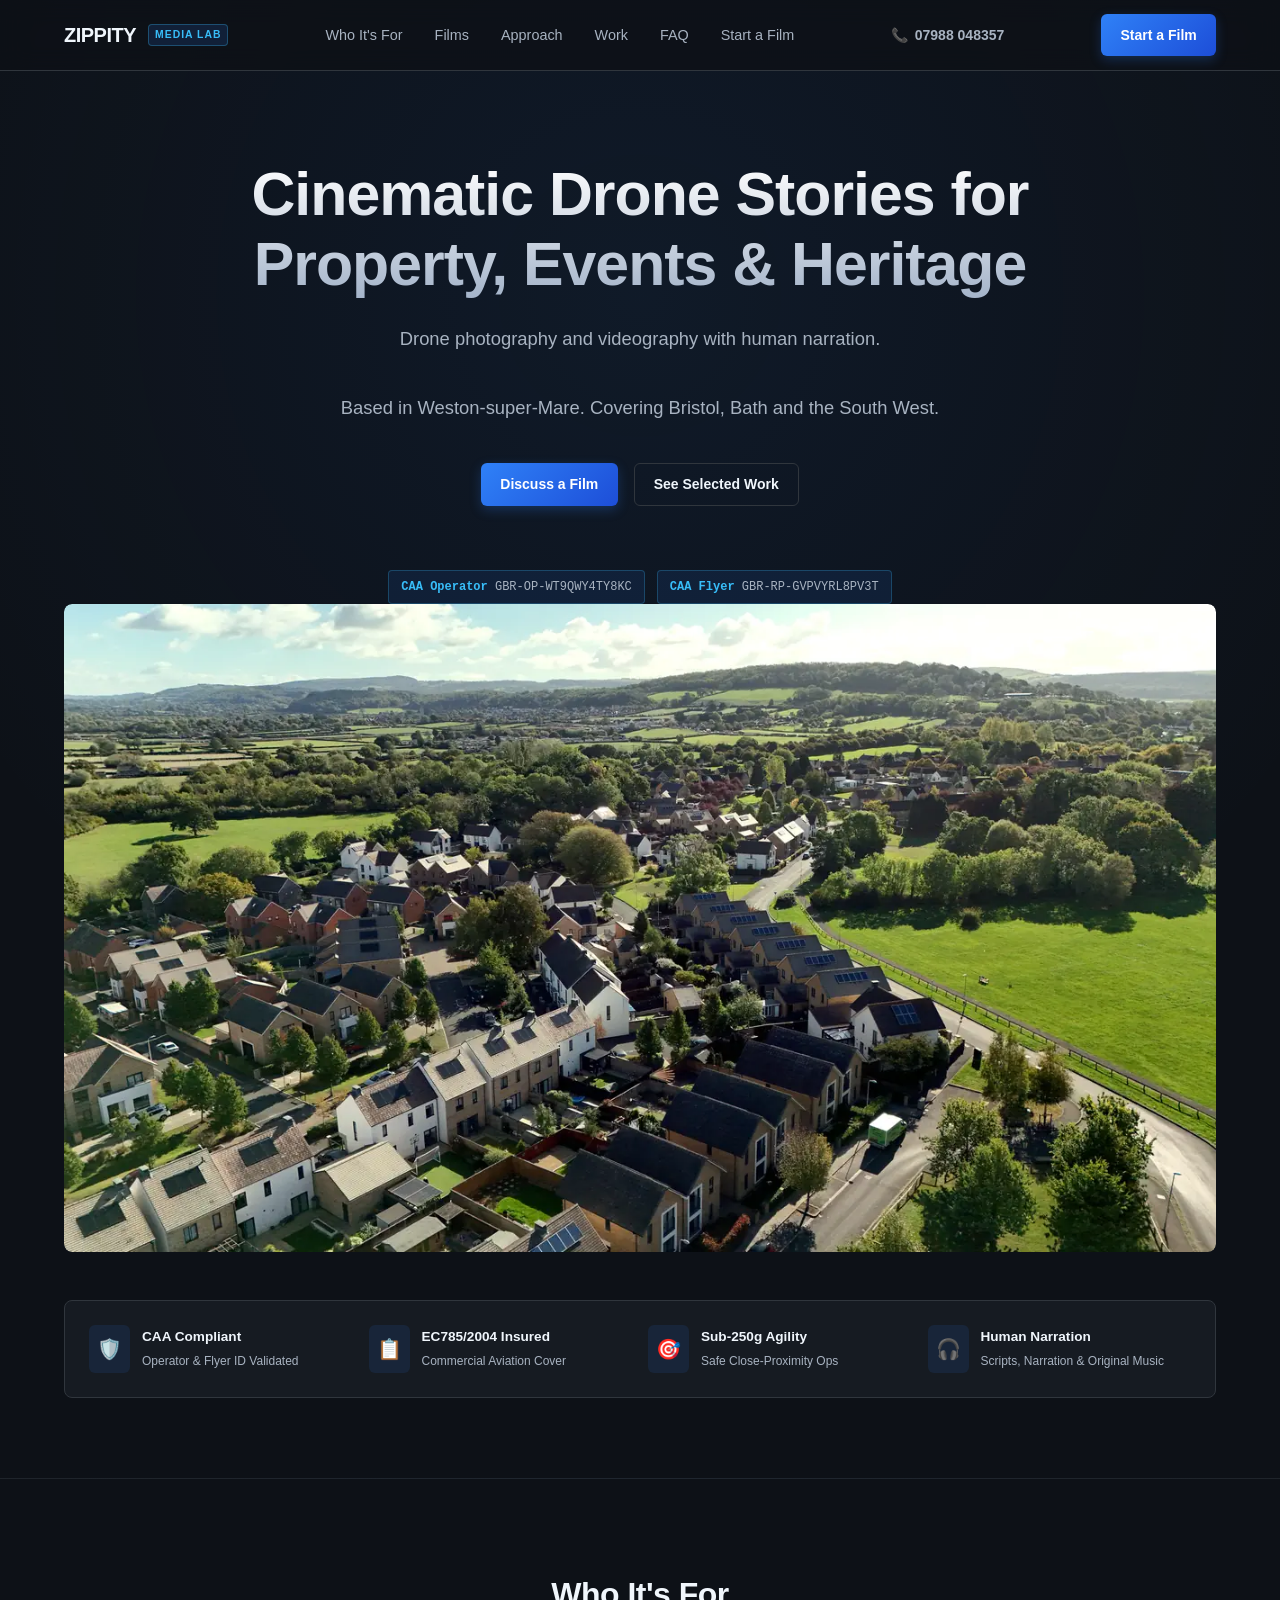
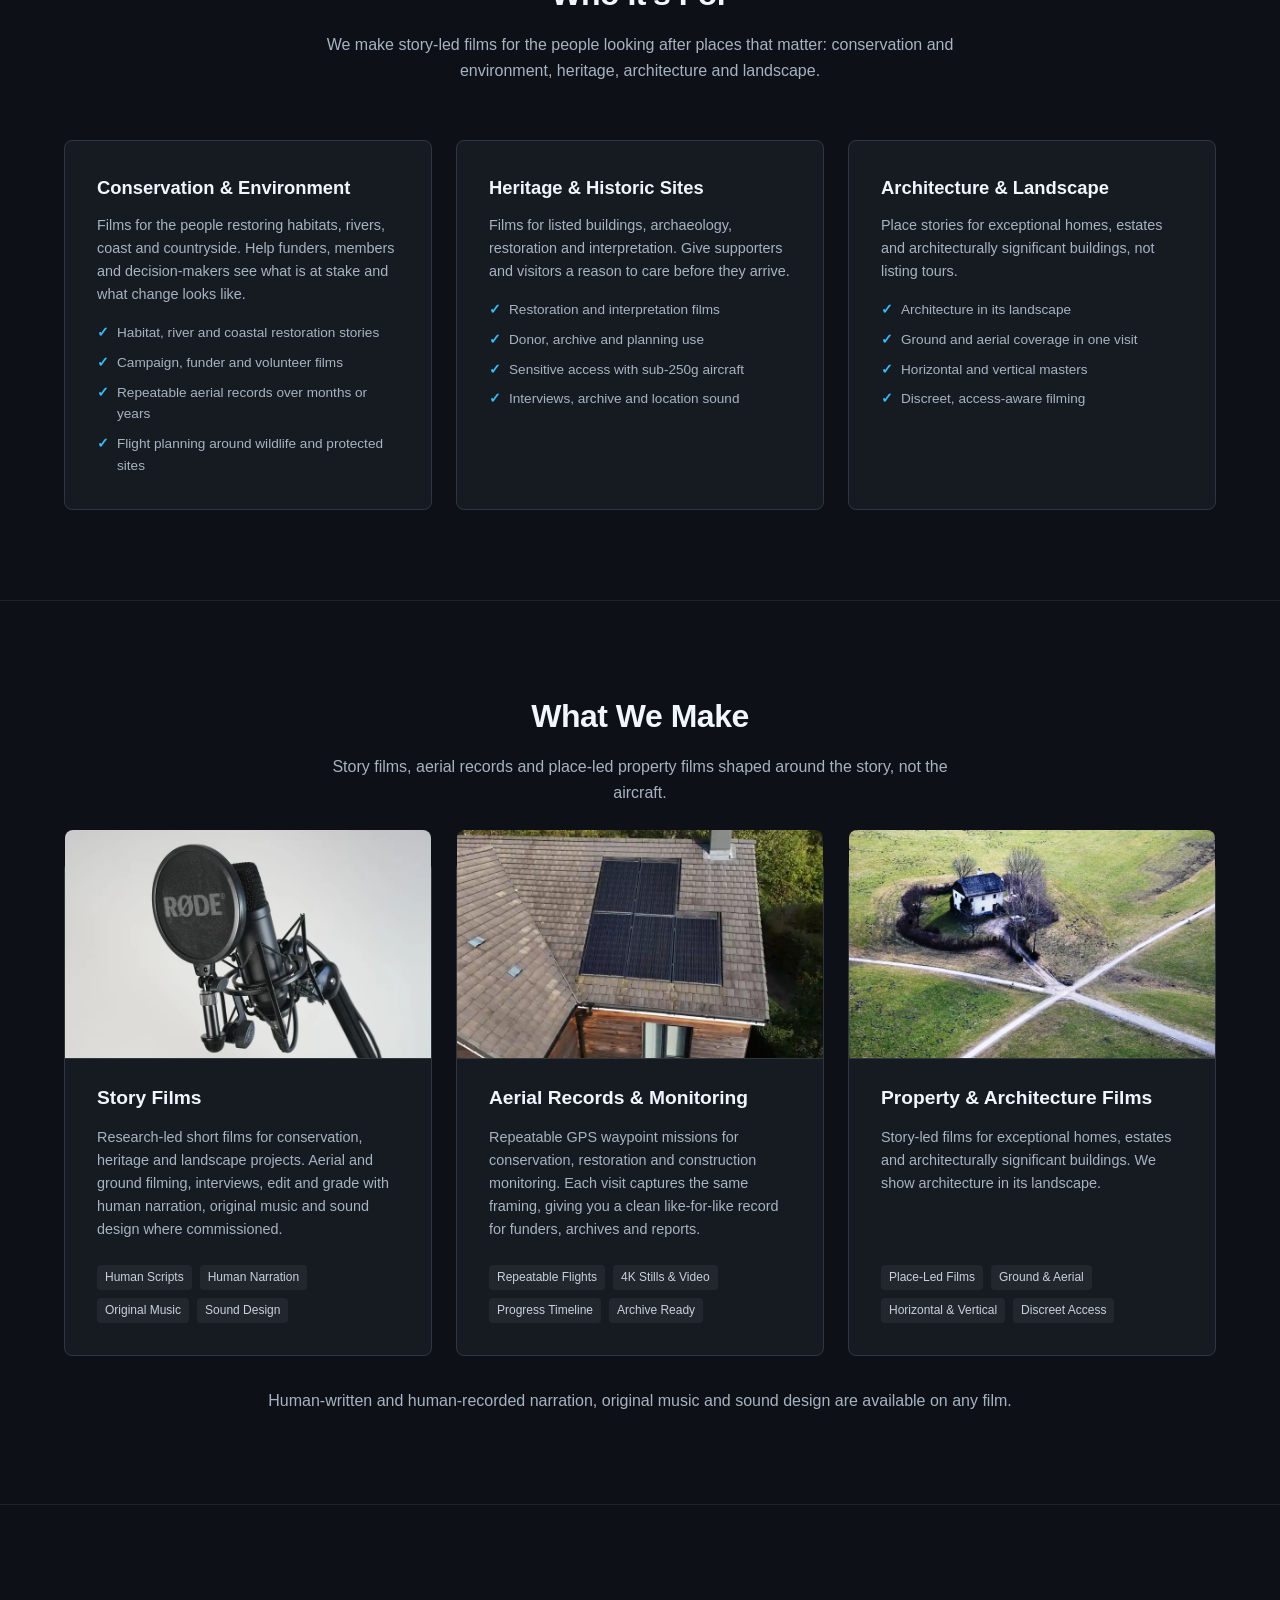
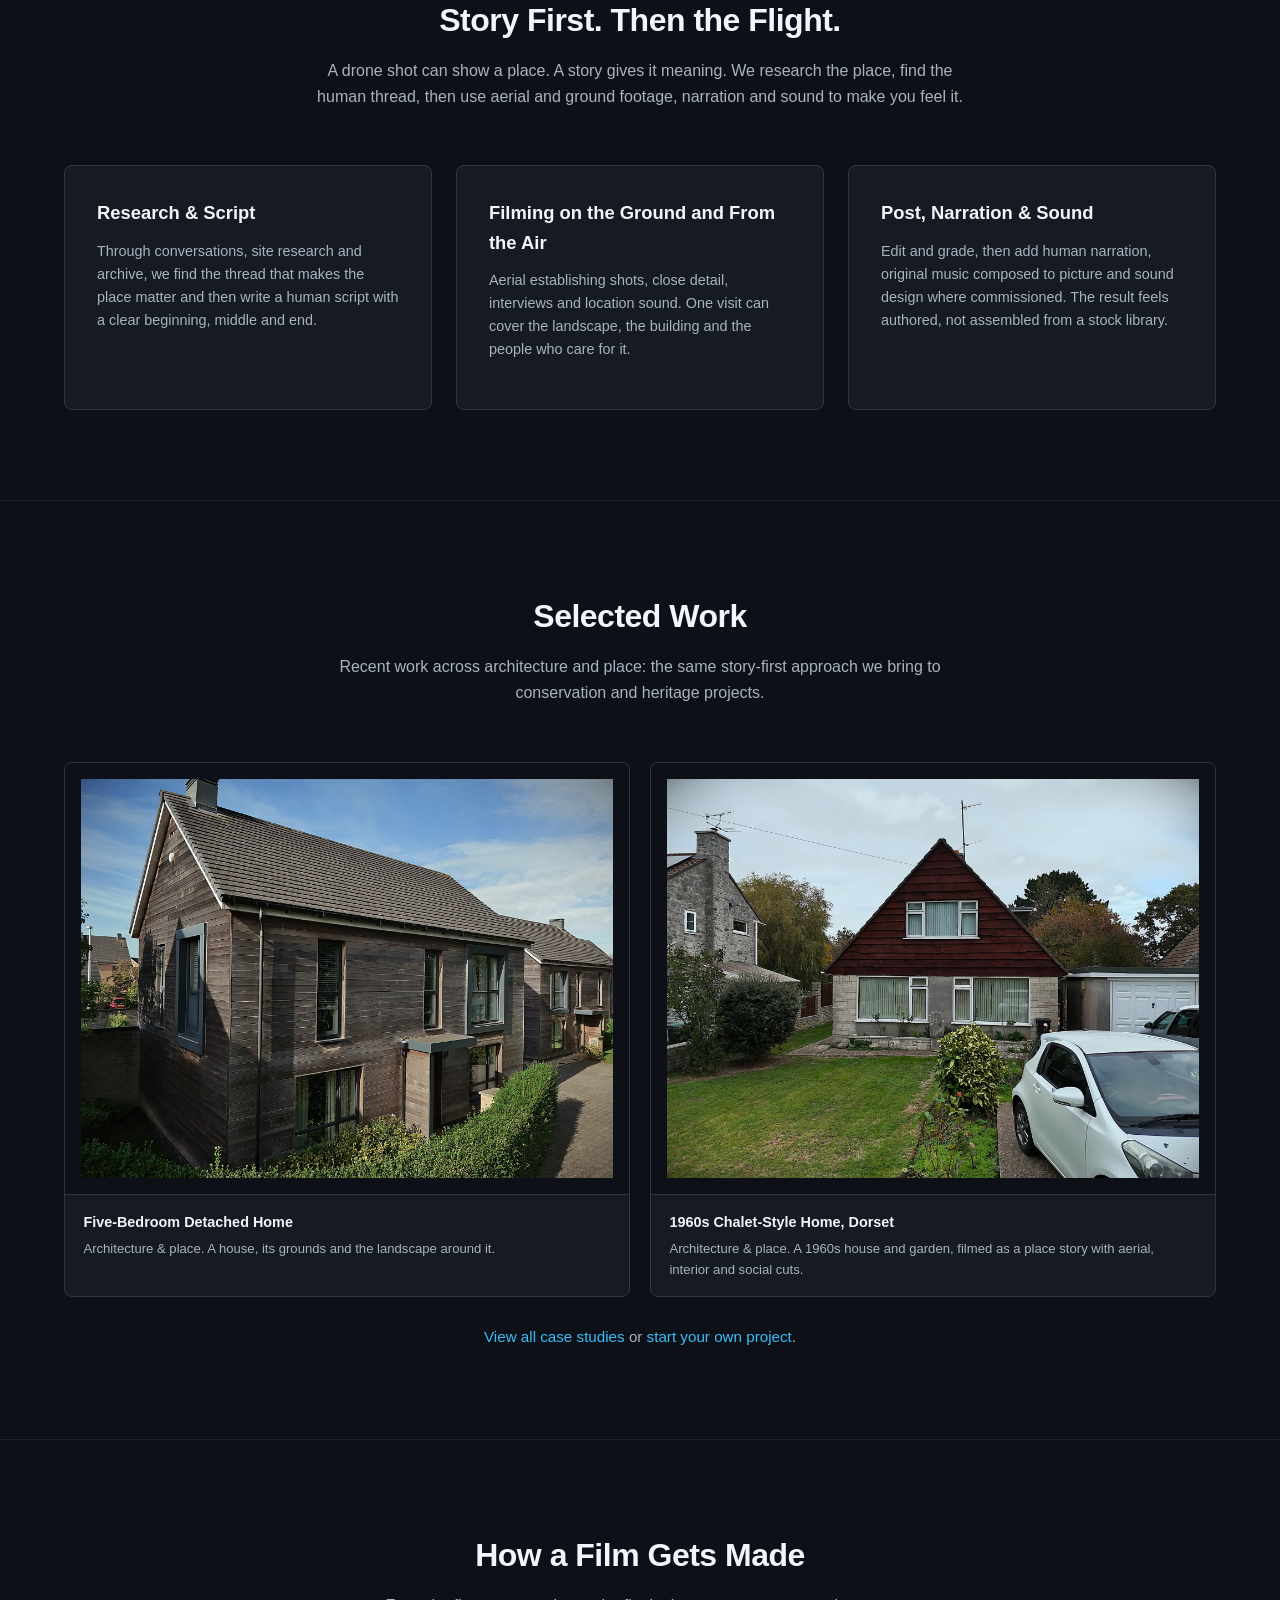
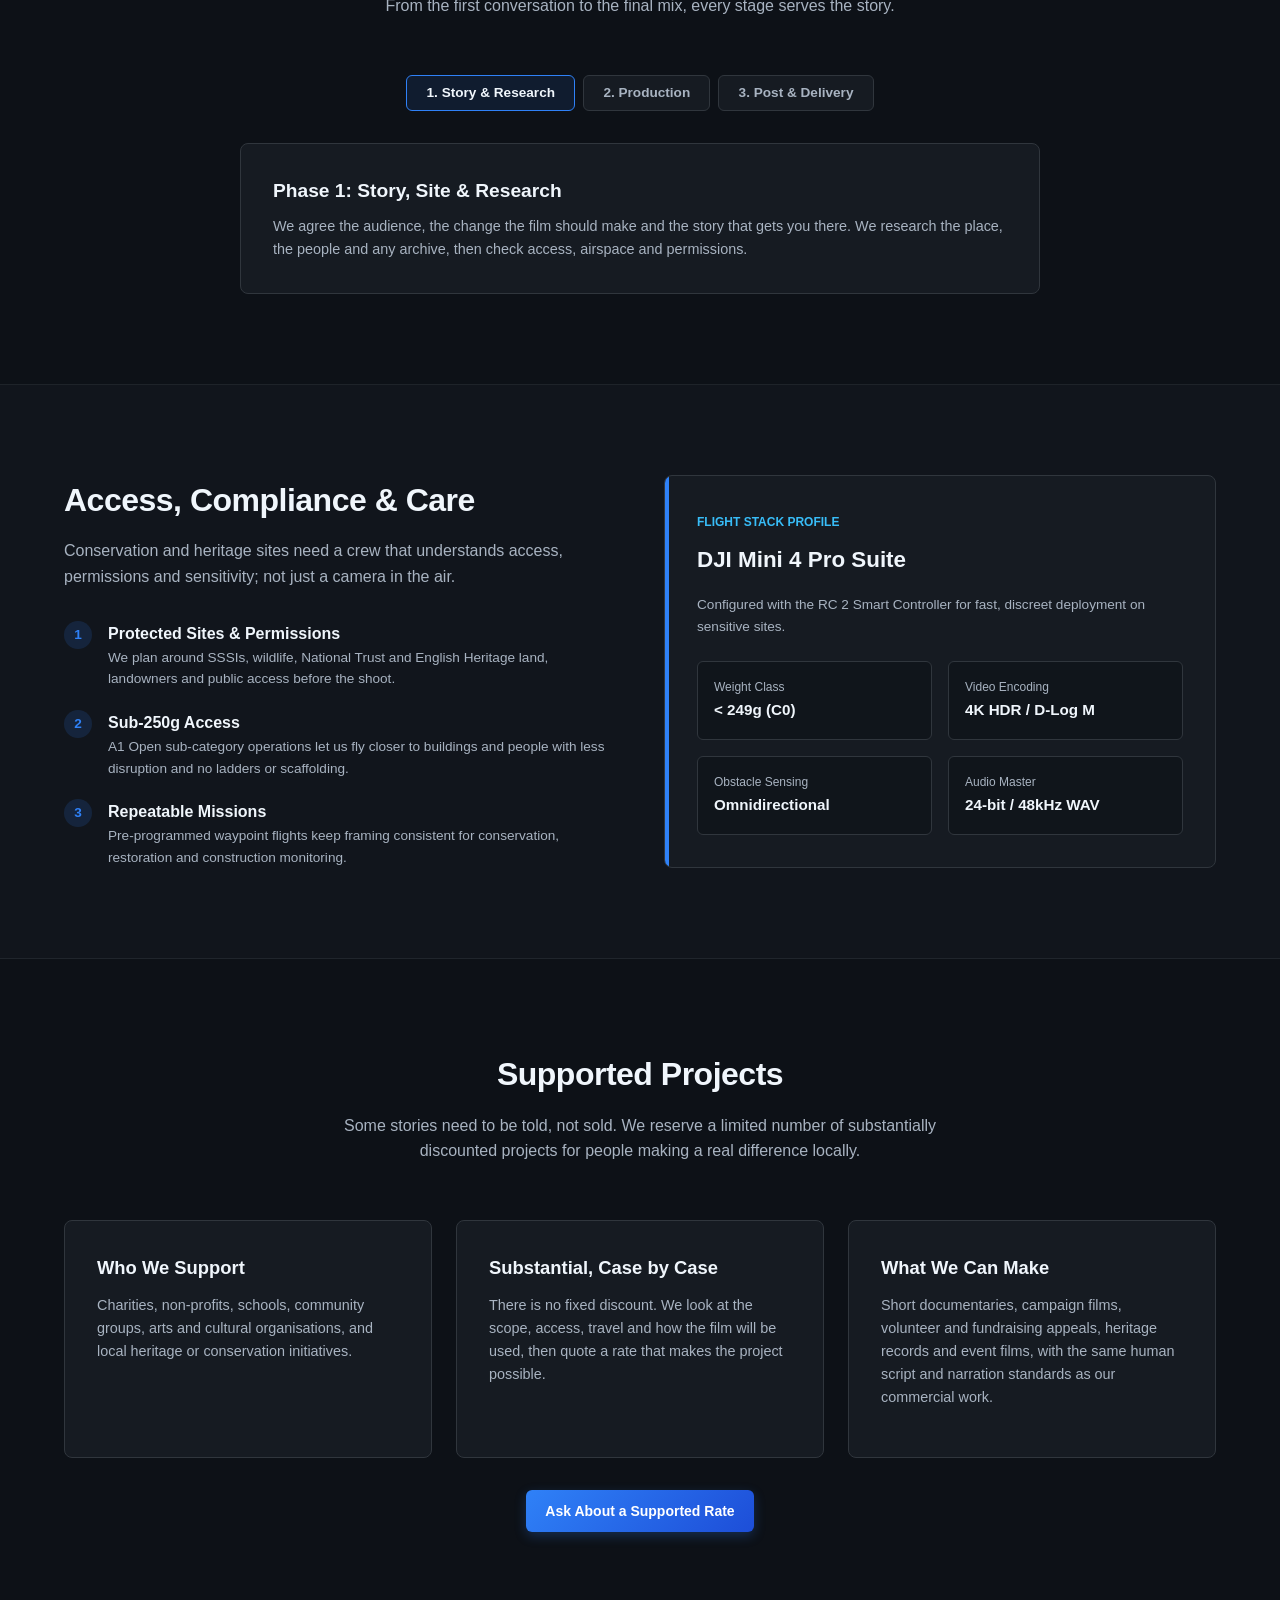
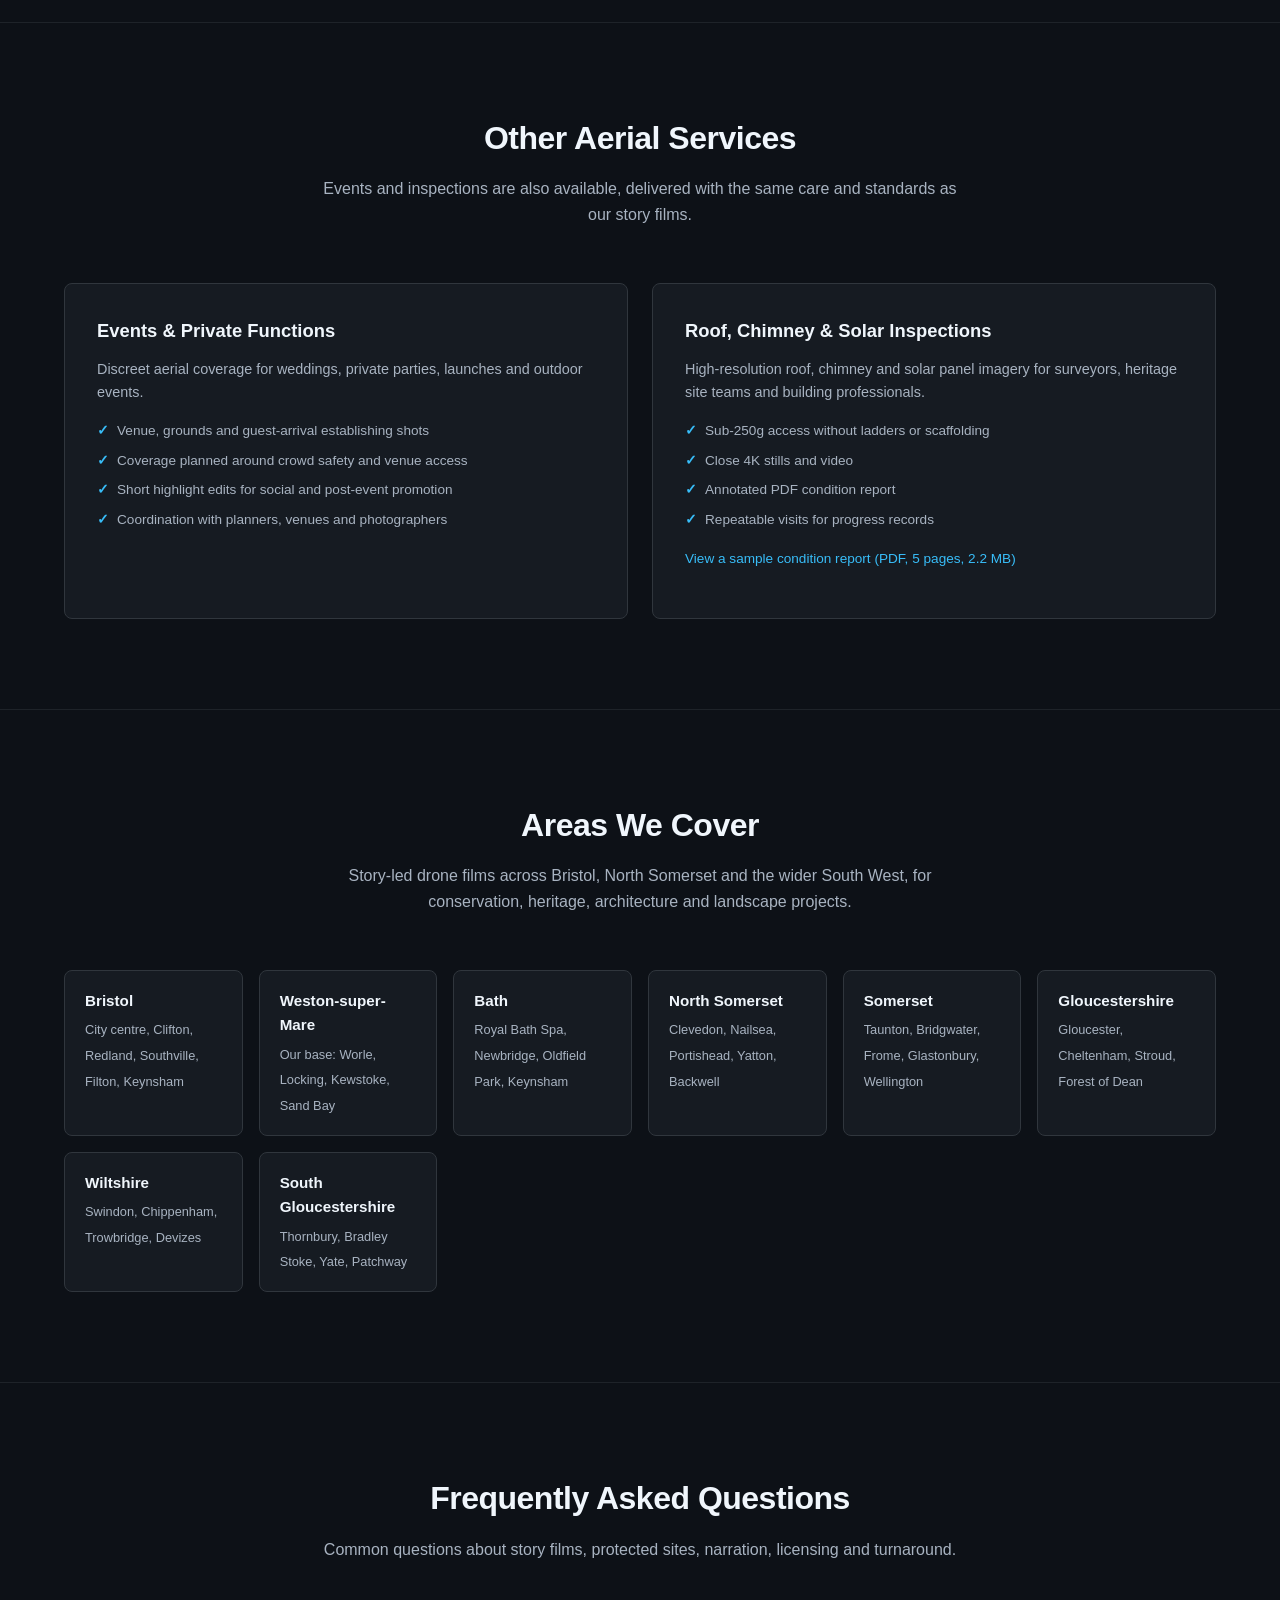
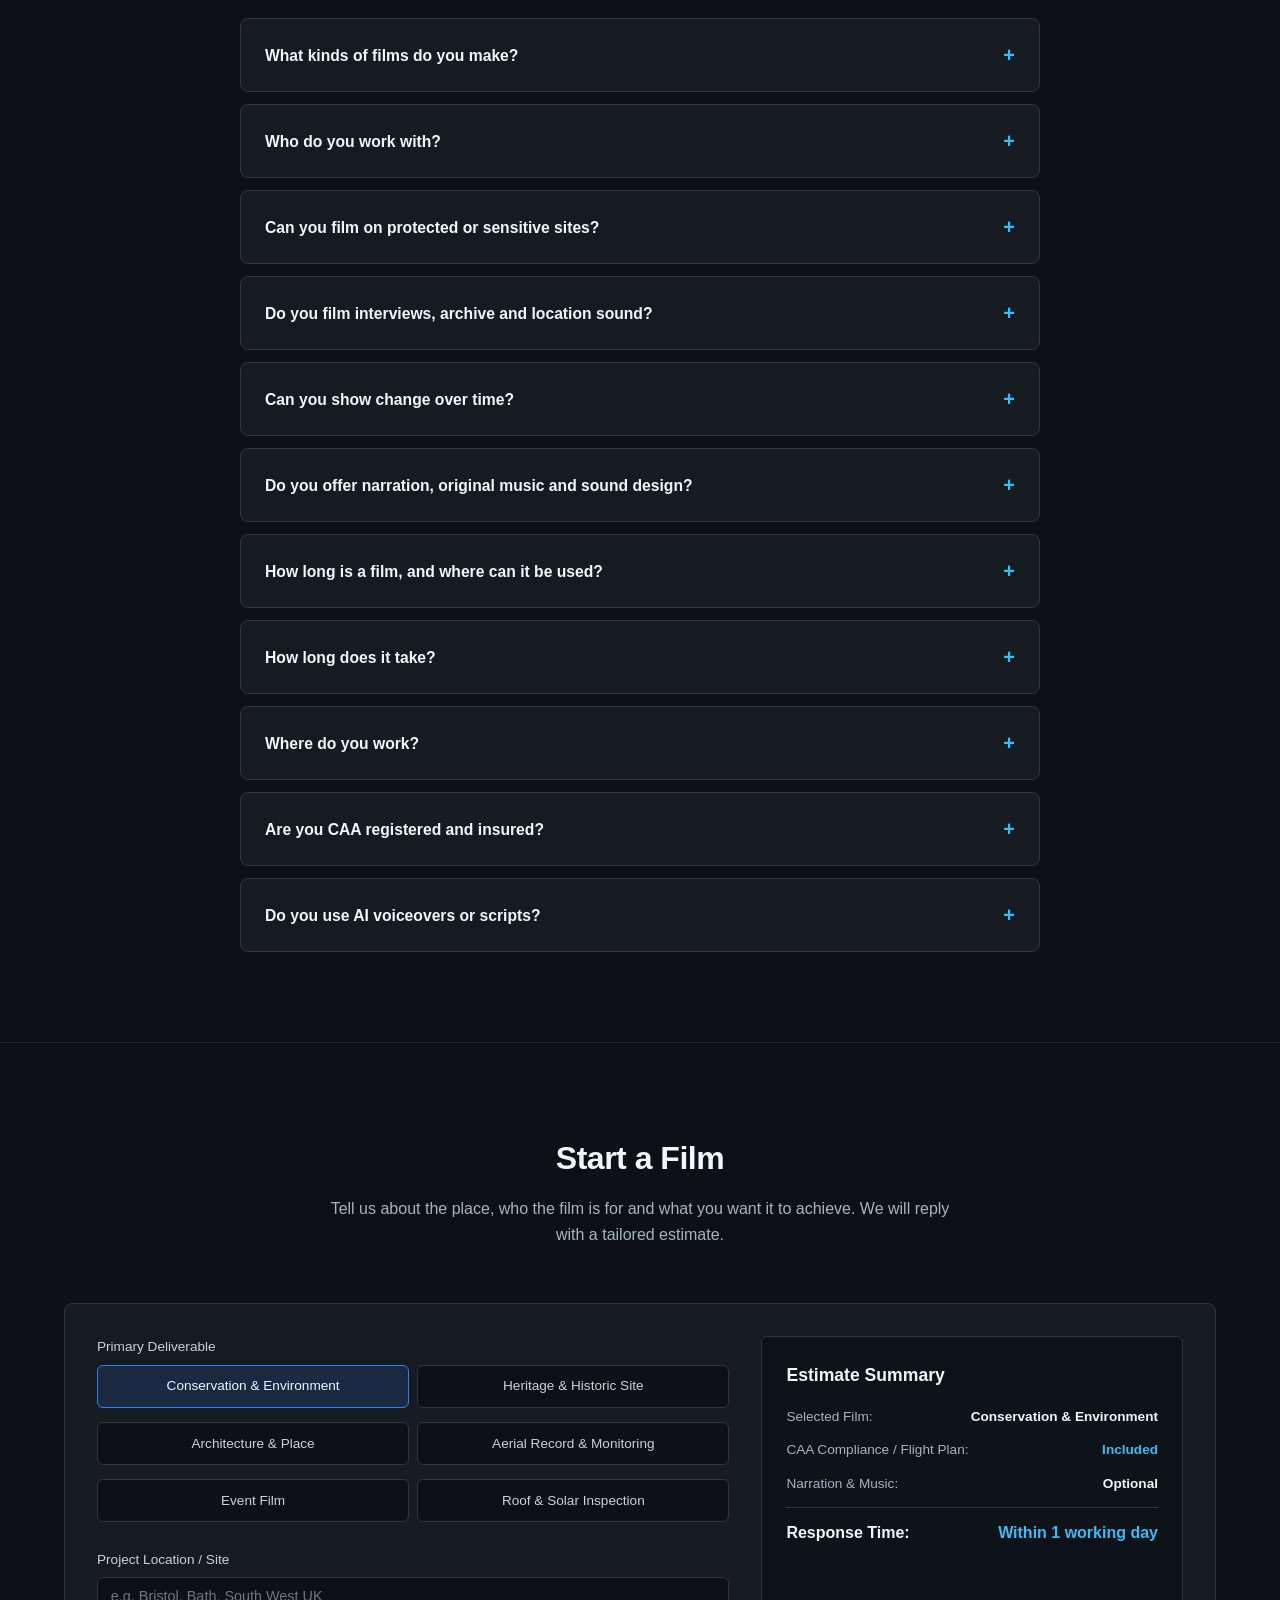
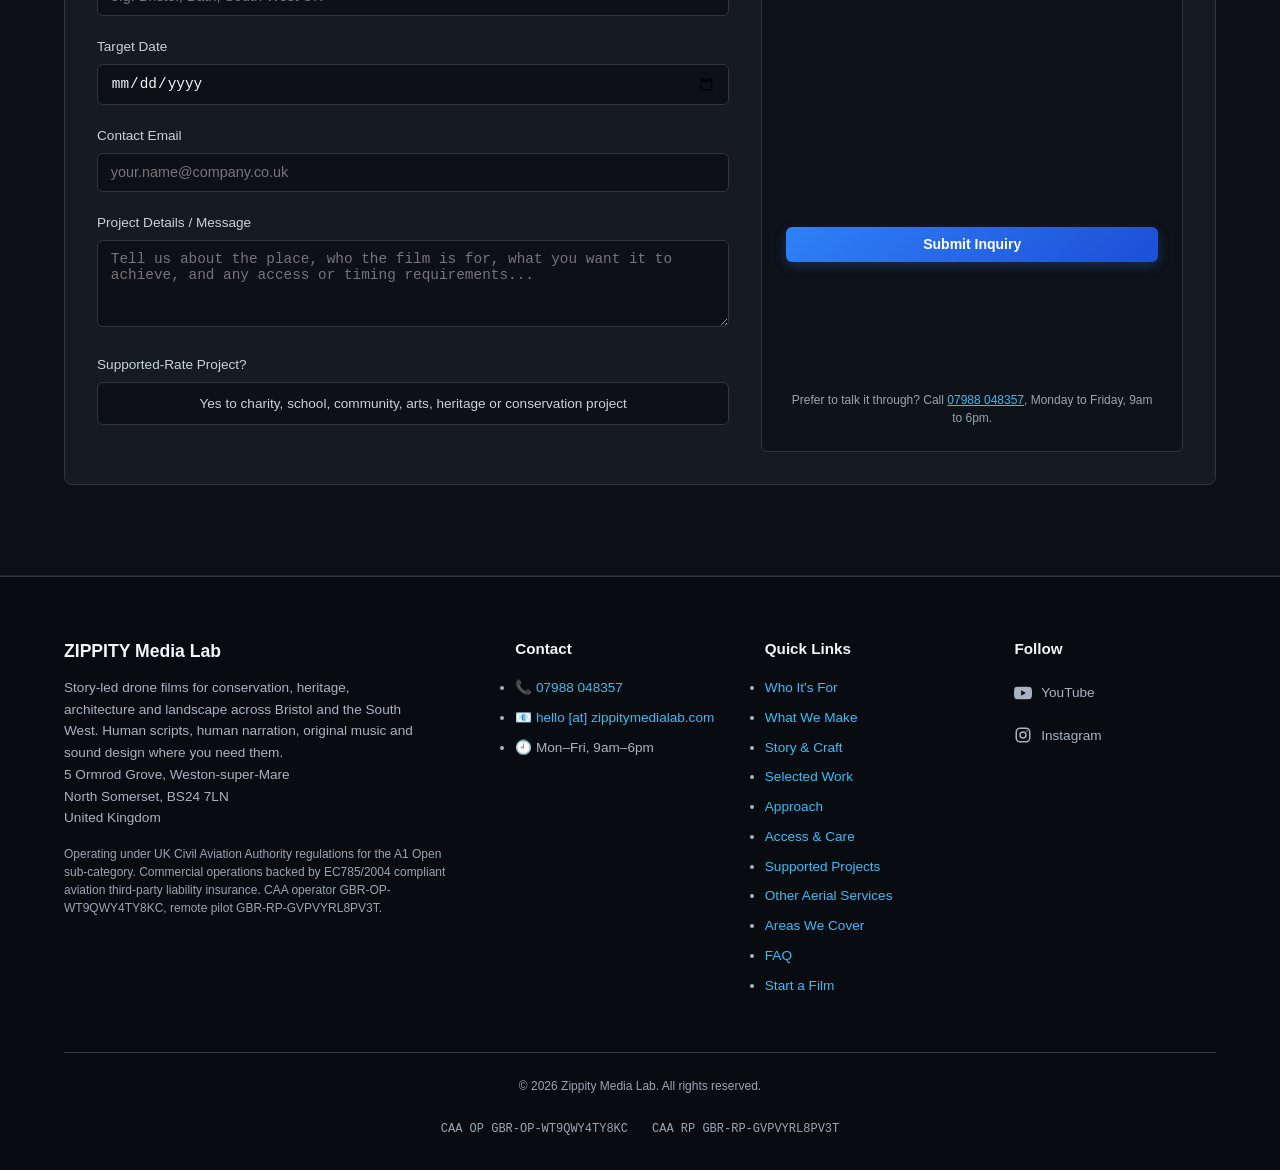
==== commit 3937bd6c: "Refactor code structure for improved readability and maintainability" ====
--- a/index.html
+++ b/index.html
@@ -3,7 +3,7 @@
 <head>
     <meta charset="UTF-8">
     <meta name="viewport" content="width=device-width, initial-scale=1.0">
-    <meta name="description" content="Cinematic drone films for high-end property, events, heritage and conservation. Human-written scripts, human voiceovers, optional original music. South West.">
+    <meta name="description" content="Cinematic drone films for high-end property, events, heritage and conservation. Human-written scripts, human narration, optional original music and sound design. South West.">
     <meta name="robots" content="index, follow, max-image-preview:large, max-snippet:-1, max-video-preview:-1">
     <!-- TODO(seo): set og:locale to en_GB once any non-UK market is targeted -->
     <meta name="theme-color" content="#0d1117">
@@ -36,7 +36,7 @@
     <meta property="og:locale" content="en_GB">
     <meta property="og:url" content="https://zippitymedialab.com/">
     <meta property="og:title" content="Cinematic Drone Storytelling in Bristol | Zippity Media Lab">
-    <meta property="og:description" content="Cinematic drone films for high-end property, events, heritage and conservation. Human-written scripts, human voiceovers, optional original music. South West.">
+    <meta property="og:description" content="Cinematic drone films for high-end property, events, heritage and conservation. Human-written scripts, human narration, optional original music and sound design. South West.">
     <!-- TODO(seo): og:image needs a real 1200x630 JPG at assets/og-1200x630.jpg (see reserved media slots) -->
     <meta property="og:image" content="https://zippitymedialab.com/assets/og-1200x630.jpg">
     <meta property="og:image:width" content="1200">
@@ -46,7 +46,7 @@
     <!-- Twitter / X -->
     <meta name="twitter:card" content="summary_large_image">
     <meta name="twitter:title" content="Cinematic Drone Storytelling in Bristol | Zippity Media Lab">
-    <meta name="twitter:description" content="Cinematic drone films for high-end property, events, heritage and conservation. Human-written scripts, human voiceovers, optional original music.">
+    <meta name="twitter:description" content="Cinematic drone films for high-end property, events, heritage and conservation. Human-written scripts, human narration, optional original music and sound design.">
     <meta name="twitter:image" content="https://zippitymedialab.com/assets/og-1200x630.jpg">
     <meta name="twitter:image:alt" content="Cinematic aerial view captured by Zippity Media Lab over the South West">
 
@@ -56,7 +56,7 @@
     <!-- TODO(seo): add apple-touch-icon at /assets/apple-touch-icon.png (180x180) -->
 
     <!-- ==================== STRUCTURED DATA ====================
-         @graph: ProfessionalService (#business) + 4 Service nodes + FAQPage + WebPage.
+         @graph: ProfessionalService (#business) + 5 Service nodes + FAQPage + WebPage + WebSite.
          Deliberately NO AggregateRating/Review markup: no genuine reviews exist
          and fabricated review schema is a Google manual-action risk.
          FAQ text below MUST stay verbatim in sync with the visible FAQ section.
@@ -79,7 +79,7 @@
           "@type": ["ProfessionalService", "LocalBusiness"],
           "@id": "https://zippitymedialab.com/#business",
           "name": "Zippity Media Lab",
-          "description": "Cinematic drone photography, videography and human-led storytelling for high-end property, events, historic sites and conservation across Bristol, North Somerset and the wider South West. Human-written scripts, professional voice actors and optional original music.",
+          "description": "Cinematic drone photography, videography and human-led storytelling for high-end property, events, historic sites and conservation across Bristol, North Somerset and the wider South West. Human-written scripts, professional narration, optional original music and sound design.",
           "url": "https://zippitymedialab.com/",
           "email": "hello@zippitymedialab.com",
           "telephone": "+447988048357",
@@ -152,9 +152,10 @@
             "High-end property films",
             "Event films",
             "Heritage and conservation films",
-            "Human voiceover production",
+            "Human narration production",
             "Scriptwriting",
             "Original music composition",
+            "Sound design",
             "A1 Open sub-category operations",
             "Roof, chimney and solar panel inspections",
             "Audio mastering"
@@ -180,15 +181,16 @@
         },
         {
           "@type": "Service",
-          "@id": "https://zippitymedialab.com/#service-aerial",
-          "serviceType": "Cinematic Aerial Storytelling",
-          "name": "Cinematic Drone Photography, Videography and Storytelling",
-          "description": "4K HDR drone photography and film for high-end property, events, historic sites and conservation. Story-led edits with human-written scripts and professional voiceovers, delivered horizontal and vertical, with repeatable waypoint missions for conservation and progress monitoring.",
+          "@id": "https://zippitymedialab.com/#service-story",
+          "serviceType": "Story Film Production",
+          "name": "Story Films",
+          "description": "Research-led short films for conservation, heritage, architecture and landscape projects. Human-written scripts, aerial and ground filming, interviews, edit and grade, with optional human narration, original music and sound design.",
           "provider": { "@id": "https://zippitymedialab.com/#business" },
           "areaServed": [
             { "@type": "City", "name": "Bristol" },
             { "@type": "City", "name": "Bath" },
-            { "@type": "AdministrativeArea", "name": "North Somerset" }
+            { "@type": "AdministrativeArea", "name": "North Somerset" },
+            { "@type": "AdministrativeArea", "name": "South West England" }
           ],
           "offers": {
             "@type": "Offer",
@@ -203,15 +205,53 @@
         },
         {
           "@type": "Service",
-          "@id": "https://zippitymedialab.com/#service-audio",
-          "name": "Human Voiceover, Scriptwriting and Original Music",
-          "serviceType": "Story, Voice and Audio Post-Production",
-          "description": "Human-written scripts, professional human voice actors and optional original music composed to picture, plus multi-track audio mixing and mastering to 24-bit/48kHz. Licensing included so clients and production partners can publish worldwide without extra clearance.",
+          "@id": "https://zippitymedialab.com/#service-record",
+          "serviceType": "Repeatable Aerial Monitoring and Archive",
+          "name": "Aerial Records and Monitoring",
+          "description": "Repeatable GPS waypoint flights, 4K stills and video for conservation, restoration and construction monitoring, with a clean like-for-like timeline for funders, archives and reports.",
           "provider": { "@id": "https://zippitymedialab.com/#business" },
           "areaServed": [
             { "@type": "City", "name": "Bristol" },
             { "@type": "City", "name": "Bath" },
+            { "@type": "AdministrativeArea", "name": "North Somerset" },
+            { "@type": "AdministrativeArea", "name": "Somerset" }
+          ],
+          "offers": {
+            "@type": "Offer",
+            "priceCurrency": "GBP",
+            "availability": "https://schema.org/InStock"
+          }
+        },
+        {
+          "@type": "Service",
+          "@id": "https://zippitymedialab.com/#service-property",
+          "serviceType": "Place-led Property and Architecture Film",
+          "name": "Property and Architecture Films",
+          "description": "Story-led films for exceptional homes, estates and architecturally significant buildings, showing architecture in its landscape rather than as a listing tour.",
+          "provider": { "@id": "https://zippitymedialab.com/#business" },
+          "areaServed": [
+            { "@type": "City", "name": "Bristol" },
+            { "@type": "City", "name": "Bath" },
+            { "@type": "AdministrativeArea", "name": "North Somerset" },
             { "@type": "AdministrativeArea", "name": "South West England" }
+          ],
+          "offers": {
+            "@type": "Offer",
+            "priceCurrency": "GBP",
+            "availability": "https://schema.org/InStock"
+          }
+        },
+        {
+          "@type": "Service",
+          "@id": "https://zippitymedialab.com/#service-event",
+          "serviceType": "Aerial Event Coverage",
+          "name": "Event Films",
+          "description": "Discreet aerial coverage for weddings, private functions and outdoor events, planned around crowd safety and venue access.",
+          "provider": { "@id": "https://zippitymedialab.com/#business" },
+          "areaServed": [
+            { "@type": "City", "name": "Bristol" },
+            { "@type": "City", "name": "Bath" },
+            { "@type": "AdministrativeArea", "name": "Somerset" }
           ],
           "offers": {
             "@type": "Offer",
@@ -244,26 +284,82 @@
           "mainEntity": [
             {
               "@type": "Question",
-              "name": "Do I need a drone licence to film my property, event or heritage site?",
+              "name": "What kinds of films do you make?",
               "acceptedAnswer": {
                 "@type": "Answer",
-                "text": "No. All of our drone operations are flown by a registered remote pilot in the CAA A1 Open sub-category using sub-250g aircraft. You are hiring a compliant commercial operator, not operating the drone yourself, so the legal duty to be qualified sits with us. We will also confirm airspace and any permissions before flying."
+                "text": "Story-led short films for conservation, heritage, architecture and landscape projects. We can make campaign films, funder and supporter films, interpretation pieces, archive records and social cuts — always built around a human story."
               }
             },
             {
               "@type": "Question",
-              "name": "Are you a drone company in Bristol?",
+              "name": "Who do you work with?",
               "acceptedAnswer": {
                 "@type": "Answer",
-                "text": "We are based in Weston-super-Mare, North Somerset, and cover Bristol, Bath and the wider South West of England as our core service area. Bristol city centre is roughly 22 miles from our base, and we schedule Bristol shoots regularly."
+                "text": "Conservation and environment organisations, heritage and historic sites, architects and landscape practices, and owners of exceptional homes and estates. We also work with charities, community groups and other production teams."
               }
             },
             {
               "@type": "Question",
-              "name": "What can you film with a sub-250g drone?",
+              "name": "Can you film on protected or sensitive sites?",
               "acceptedAnswer": {
                 "@type": "Answer",
-                "text": "Sub-250g aircraft can legally fly closer to people and structures than heavier drones, which makes them well suited to architectural property films, event establishing shots and close inspection of historic buildings. We shoot 4K HDR at up to 60fps with 10-bit D-Log M capture for colour grading."
+                "text": "Yes. We plan around protected landscapes, wildlife, landowners and public access, and we confirm permissions and airspace before the shoot. Our sub-250g aircraft let us work discreetly around buildings, visitors and sensitive habitats."
+              }
+            },
+            {
+              "@type": "Question",
+              "name": "Do you film interviews, archive and location sound?",
+              "acceptedAnswer": {
+                "@type": "Answer",
+                "text": "Yes. A story film can include interviews, archive material, location sound and ground-level footage alongside the aerial work. We can also work with your existing archive or footage."
+              }
+            },
+            {
+              "@type": "Question",
+              "name": "Can you show change over time?",
+              "acceptedAnswer": {
+                "@type": "Answer",
+                "text": "Yes. We program repeatable GPS waypoint missions, so each visit captures an identical flight path and framing. That gives you a clean like-for-like timeline for conservation, restoration or construction monitoring."
+              }
+            },
+            {
+              "@type": "Question",
+              "name": "Do you offer narration, original music and sound design?",
+              "acceptedAnswer": {
+                "@type": "Answer",
+                "text": "Yes. Narration, original music and sound design are available on any film. Every script is written by a human and every narration performance is by a professional human voice actor. Music is composed to picture, and sound design is mixed in-house at 24-bit/48kHz."
+              }
+            },
+            {
+              "@type": "Question",
+              "name": "How long is a film, and where can it be used?",
+              "acceptedAnswer": {
+                "@type": "Answer",
+                "text": "Most story films run from 60 to 180 seconds, with shorter social cuts where needed. We deliver horizontal masters and vertical versions, and licensing is included so you can publish worldwide without further clearance."
+              }
+            },
+            {
+              "@type": "Question",
+              "name": "How long does it take?",
+              "acceptedAnswer": {
+                "@type": "Answer",
+                "text": "Aerial records and inspections are typically delivered within 48 hours of the shoot. Story films take longer because of research, scripting, narration and post-production — usually two to four weeks depending on scope."
+              }
+            },
+            {
+              "@type": "Question",
+              "name": "Where do you work?",
+              "acceptedAnswer": {
+                "@type": "Answer",
+                "text": "We are based in Weston-super-Mare, North Somerset, and cover Bristol, Bath and the wider South West of England as our core service area. We also travel for the right project."
+              }
+            },
+            {
+              "@type": "Question",
+              "name": "Are you CAA registered and insured?",
+              "acceptedAnswer": {
+                "@type": "Answer",
+                "text": "Yes. All commercial operations are backed by third-party aviation liability insurance to EC785/2004, and we are registered with the Civil Aviation Authority as operator GBR-OP-WT9QWY4TY8KC and remote pilot GBR-RP-GVPVYRL8PV3T."
               }
             },
             {
@@ -271,55 +367,7 @@
               "name": "Do you use AI voiceovers or scripts?",
               "acceptedAnswer": {
                 "@type": "Answer",
-                "text": "No. We do not use AI-generated voiceovers or AI-written scripts. Every script is written by a human, and every voiceover is performed by a professional human voice actor. Original music is optional and composed for the film."
-              }
-            },
-            {
-              "@type": "Question",
-              "name": "Can I get a human voiceover and original music?",
-              "acceptedAnswer": {
-                "@type": "Answer",
-                "text": "Yes. We can write the script, record a professional human voiceover and add optional original music composed to picture. Voice, music and location sound are then mixed and mastered in-house at 24-bit/48kHz."
-              }
-            },
-            {
-              "@type": "Question",
-              "name": "Can you film a conservation, restoration or construction project every month from the same angle?",
-              "acceptedAnswer": {
-                "@type": "Answer",
-                "text": "Yes. We program repeatable GPS waypoint missions, so each visit captures an identical flight path and framing. That gives you a clean like-for-like progress timeline for conservation monitoring, restoration records or construction updates."
-              }
-            },
-            {
-              "@type": "Question",
-              "name": "Do you offer discounts for community projects?",
-              "acceptedAnswer": {
-                "@type": "Answer",
-                "text": "Yes. We reserve a limited number of substantially discounted projects for charities, schools, community groups, arts and cultural organisations, and local heritage or conservation initiatives. Discounts are assessed case by case, based on scope, access and how the film will be used."
-              }
-            },
-            {
-              "@type": "Question",
-              "name": "How fast can you turn footage around?",
-              "acceptedAnswer": {
-                "@type": "Answer",
-                "text": "Standard turnaround is 48 hours from shoot to final master, including colour grading, multi-track audio mixing and voiceover sync. Rush delivery is available on request and subject to shoot volume."
-              }
-            },
-            {
-              "@type": "Question",
-              "name": "Are you insured for commercial drone work?",
-              "acceptedAnswer": {
-                "@type": "Answer",
-                "text": "Yes. All commercial operations are backed by third-party aviation liability insurance to EC785/2004, and we are registered with the Civil Aviation Authority as operator GBR-OP-WT9QWY4TY8KC and remote pilot GBR-RP-GVPVYRL8PV3T."
-              }
-            },
-            {
-              "@type": "Question",
-              "name": "Can agencies, event producers and heritage organisations sub-contract you for white-label delivery?",
-              "acceptedAnswer": {
-                "@type": "Answer",
-                "text": "Yes. We work as a white-label production partner for agencies, event producers and heritage organisations. You get unbranded masters, full audio licensing included so you can publish worldwide without further clearance, and delivery within 48 hours."
+                "text": "No. We do not use AI-generated narration or AI-written scripts. Every script is written by a human, and every narration performance is by a professional human voice actor."
               }
             }
           ]
@@ -329,7 +377,7 @@
           "@id": "https://zippitymedialab.com/#webpage",
           "url": "https://zippitymedialab.com/",
           "name": "Cinematic Drone Storytelling in Bristol | Zippity Media Lab",
-          "description": "Cinematic drone films for high-end property, events, heritage and conservation. Human-written scripts, human voiceovers, optional original music. South West.",
+          "description": "Cinematic drone films for high-end property, events, heritage and conservation. Human-written scripts, human narration, optional original music and sound design. South West.",
           "inLanguage": "en-GB",
           "isPartOf": { "@id": "https://zippitymedialab.com/#website" },
           "about": { "@id": "https://zippitymedialab.com/#business" }
@@ -623,13 +671,13 @@
             display: block;
         }
 
-        .portfolio-card figcaption {
+        .portfolio-card .portfolio-caption {
             padding: 1rem 1.15rem;
             font-size: 0.82rem;
             color: var(--text-muted);
         }
 
-        .portfolio-card figcaption strong {
+        .portfolio-card .portfolio-caption strong {
             display: block;
             color: var(--text-main);
             font-size: 0.9rem;
@@ -800,19 +848,6 @@
             clip: rect(0, 0, 0, 0);
             white-space: nowrap;
             border: 0;
-        }
-
-        .hero-pill {
-            display: inline-flex;
-            align-items: center;
-            gap: 0.5rem;
-            padding: 0.4rem 1rem;
-            border-radius: 20px;
-            background: rgba(33, 38, 45, 0.8);
-            border: 1px solid var(--border-color);
-            font-size: 0.8rem;
-            color: var(--accent-cyan);
-            margin-bottom: 1.5rem;
         }
 
         .hero h1 {
@@ -1588,13 +1623,6 @@
             .hero-location {
                 font-size: 0.95rem;
             }
-            .hero-pill {
-                max-width: 100%;
-                justify-content: center;
-                flex-wrap: wrap;
-                line-height: 1.45;
-                text-align: center;
-            }
             .hero-actions {
                 margin-bottom: 3rem;
             }
@@ -1648,9 +1676,6 @@
             }
             .hero {
                 padding: 112px 0 56px;
-            }
-            .hero-pill {
-                font-size: 0.85rem;
             }
             .hero h1 {
                 font-size: 1.95rem;
@@ -1882,9 +1907,6 @@
             }
             .faq-item {
                 padding: 0 1rem;
-            }
-            .hero-pill {
-                font-size: 0.8rem;
             }
         }
 
@@ -1913,18 +1935,18 @@
             </a>
             <nav aria-label="Primary">
                 <ul class="nav-links" id="navLinks">
-                    <li><a href="#services">Services</a></li>
-                    <li><a href="#story">Story</a></li>
-                    <li><a href="#process">Process</a></li>
-                    <li><a href="#work">Selected Work</a></li>
+                    <li><a href="#audiences">Who It's For</a></li>
+                    <li><a href="#services">Films</a></li>
+                    <li><a href="#process">Approach</a></li>
+                    <li><a href="#work">Work</a></li>
                     <li><a href="#faq">FAQ</a></li>
-                    <li><a href="#quote">Quote Builder</a></li>
+                    <li><a href="#quote">Start a Film</a></li>
                 </ul>
             </nav>
             <a href="tel:+447988048357" class="header-phone" aria-label="Call Zippity Media Lab on 07988 048357">
                 <span aria-hidden="true">📞</span> 07988 048357
             </a>
-            <a href="#quote" class="btn-primary">Start a Project</a>
+            <a href="#quote" class="btn-primary">Start a Film</a>
             <button class="mobile-toggle" id="mobileToggle" aria-label="Open navigation" aria-expanded="false" aria-controls="navLinks"><span aria-hidden="true">☰</span></button>
         </div>
     </header>
@@ -1933,17 +1955,14 @@
         <section class="hero">
             <div class="container">
                 <div class="hero-content">
-                    <div class="hero-pill">
-                        <span aria-hidden="true">🎬</span> Cinematic Drone Stories &middot; CAA-Certified Operation
-                    </div>
                     <h1>Cinematic Drone Stories for Property, Events &amp; Heritage</h1>
-                    <p>Drone photography and videography with human-written scripts, human voiceovers and optional original music.<br>Films that show the place &mdash; and why it matters.</p>
+                    <p>Drone photography and videography with human narration.</p>
                     <p class="hero-location">
                         Based in Weston-super-Mare. Covering Bristol, Bath and the South West.
                     </p>
                     <div class="hero-actions">
-                        <a href="#quote" class="btn-primary">Start Your Story</a>
-                        <a href="#work" class="btn-secondary">See Our Work</a>
+                        <a href="#quote" class="btn-primary">Discuss a Film</a>
+                        <a href="#work" class="btn-secondary">See Selected Work</a>
                     </div>
                     <ul class="credential-list">
                         <li><strong>CAA Operator</strong> GBR-OP-WT9QWY4TY8KC</li>
@@ -1987,33 +2006,9 @@
                     <div class="trust-item">
                         <div class="trust-icon" aria-hidden="true">🎧</div>
                         <div class="trust-text">
-                            <strong>Human-Led Storytelling</strong>
-                            <span>Scripts, Voiceovers &amp; Original Music</span>
+                            <strong>Human Narration</strong>
+                            <span>Scripts, Narration &amp; Original Music</span>
                         </div>
-                    </div>
-                </div>
-            </div>
-        </section>
-
-        <section id="story">
-            <div class="container">
-                <div class="section-header">
-                    <h2 class="section-title">More Than Aerial Footage</h2>
-                    <p class="section-subtitle">A drone shot can show a place. A story gives it meaning. We build films around the people, purpose and detail that make a property, event or heritage site worth caring about.</p>
-                </div>
-
-                <div class="audience-grid">
-                    <div class="audience-card">
-                        <h3>Story &amp; Script</h3>
-                        <p>We find the thread that makes the place or occasion matter, then write a human script with a clear beginning, middle and end &mdash; never generic AI copy.</p>
-                    </div>
-                    <div class="audience-card">
-                        <h3>Human Voiceover</h3>
-                        <p>Every voice is performed by a professional human actor. Warm, authoritative, intimate or documentary: cast to match the story, not a synthetic template.</p>
-                    </div>
-                    <div class="audience-card">
-                        <h3>Original Music</h3>
-                        <p>Optional original music composed to picture, then mixed with voice and location sound. The result feels authored, not assembled from a stock library.</p>
                     </div>
                 </div>
             </div>
@@ -2022,83 +2017,95 @@
         <section id="audiences">
             <div class="container">
                 <div class="section-header">
-                    <h2 class="section-title">For High-End Property, Events &amp; Heritage</h2>
-                    <p class="section-subtitle">Cinematic aerial stories for exceptional homes, private events, historic sites and conservation projects across the South West &mdash; plus select work for estate agents and developers.</p>
+                    <h2 class="section-title">Who It's For</h2>
+                    <p class="section-subtitle">We make story-led films for the people looking after places that matter: conservation and environment, heritage, architecture and landscape.</p>
                 </div>
 
                 <div class="audience-grid">
                     <div class="audience-card">
-                        <h3>High-End &amp; Architectural Property</h3>
-                        <p>Show the scale, setting and privacy of exceptional homes and architecturally significant buildings.</p>
+                        <h3>Conservation &amp; Environment</h3>
+                        <p>Films for the people restoring habitats, rivers, coast and countryside. Help funders, members and decision-makers see what is at stake and what change looks like.</p>
                         <ul>
-                            <li>Architectural reveals that show scale, setting and privacy</li>
-                            <li>Grounds, views and approach routes captured in a single visit</li>
-                            <li>Horizontal masters and vertical cuts for campaign and social</li>
-                            <li>Discreet sub-250g aircraft with minimal site disruption</li>
+                            <li>Habitat, river and coastal restoration stories</li>
+                            <li>Campaign, funder and volunteer films</li>
+                            <li>Repeatable aerial records over months or years</li>
+                            <li>Flight planning around wildlife and protected sites</li>
                         </ul>
                     </div>
 
                     <div class="audience-card">
-                        <h3>Events &amp; Private Functions</h3>
-                        <p>Add a sense of place and occasion to weddings, private parties, launches and outdoor events.</p>
+                        <h3>Heritage &amp; Historic Sites</h3>
+                        <p>Films for listed buildings, archaeology, restoration and interpretation. Give supporters and visitors a reason to care before they arrive.</p>
                         <ul>
-                            <li>Venue, grounds and guest-arrival establishing shots</li>
-                            <li>Discreet coverage planned around crowd safety and venue access</li>
-                            <li>Short highlight edits for social and post-event promotion</li>
-                            <li>Coordination with planners, venues and photographers</li>
+                            <li>Restoration and interpretation films</li>
+                            <li>Donor, archive and planning use</li>
+                            <li>Sensitive access with sub-250g aircraft</li>
+                            <li>Interviews, archive and location sound</li>
                         </ul>
                     </div>
 
                     <div class="audience-card">
-                        <h3>Historical Sites &amp; Conservation</h3>
-                        <p>Document historic landscapes, listed buildings and conservation work with a sensitive, repeatable aerial record.</p>
+                        <h3>Architecture &amp; Landscape</h3>
+                        <p>Place stories for exceptional homes, estates and architecturally significant buildings, not listing tours.</p>
                         <ul>
-                            <li>Sensitive aerial records of listed buildings and historic landscapes</li>
-                            <li>Repeatable waypoint flights for conservation and condition monitoring</li>
-                            <li>High-resolution stills and video for funders, archives and reports</li>
-                            <li>Flight planning around protected sites, wildlife and public access</li>
+                            <li>Architecture in its landscape</li>
+                            <li>Ground and aerial coverage in one visit</li>
+                            <li>Horizontal and vertical masters</li>
+                            <li>Discreet, access-aware filming</li>
                         </ul>
                     </div>
                 </div>
-            </div>
-        </section>
-
-        <section id="community">
-            <div class="container">
-                <div class="section-header">
-                    <h2 class="section-title">Community &amp; Not-for-Profit Films</h2>
-                    <p class="section-subtitle">Some stories need to be told, not sold. We reserve a limited number of substantially discounted projects for people making a real difference locally.</p>
-                </div>
-
-                <div class="audience-grid">
-                    <div class="audience-card">
-                        <h3>Who We Support</h3>
-                        <p>Charities, non-profits, schools, community groups, arts and cultural organisations, and local heritage or conservation initiatives.</p>
-                    </div>
-                    <div class="audience-card">
-                        <h3>Substantial, Case by Case</h3>
-                        <p>There is no fixed discount. We look at the scope, access, travel and how the film will be used, then quote a rate that makes the project possible.</p>
-                    </div>
-                    <div class="audience-card">
-                        <h3>What We Can Make</h3>
-                        <p>Short documentaries, event films, volunteer and fundraising appeals, heritage records and campaign films &mdash; with the same human script and voice standards as our commercial work.</p>
-                    </div>
-                </div>
-
-                <p style="text-align: center; margin-top: 2rem;">
-                    <a href="#quote" class="btn-primary">Ask About a Supported Rate</a>
-                </p>
             </div>
         </section>
 
         <section id="services">
             <div class="container">
                 <div class="section-header">
-                    <h2 class="section-title">Cinematic Production, End to End</h2>
-                    <p class="section-subtitle">Drone photography and film, human scripts, professional voice and optional original music &mdash; shaped around the story.</p>
+                    <h2 class="section-title">What We Make</h2>
+                    <p class="section-subtitle">Story films, aerial records and place-led property films shaped around the story, not the aircraft.</p>
                 </div>
 
                 <div class="services-grid">
+                    <div class="service-card">
+                        <div>
+                            <div class="service-media">
+                                <img src="assets/service-audio-800.webp"
+                                     srcset="assets/service-audio-800.webp 800w, assets/service-audio-1600.webp 1600w"
+                                     sizes="(max-width: 900px) 100vw, 400px"
+                                     width="800" height="500" loading="lazy" decoding="async"
+                                     alt="Studio condenser microphone with a pop filter set up for narration recording">
+                            </div>
+                            <h3>Story Films</h3>
+                            <p>Research-led short films for conservation, heritage and landscape projects. Aerial and ground filming, interviews, edit and grade with human narration, original music and sound design where commissioned.</p>
+                        </div>
+                        <ul class="service-tags">
+                            <li>Human Scripts</li>
+                            <li>Human Narration</li>
+                            <li>Original Music</li>
+                            <li>Sound Design</li>
+                        </ul>
+                    </div>
+
+                    <div class="service-card">
+                        <div>
+                            <div class="service-media">
+                                <img src="assets/service-solar-800.webp"
+                                     srcset="assets/service-solar-800.webp 800w, assets/service-solar-1600.webp 1600w"
+                                     sizes="(max-width: 900px) 100vw, 400px"
+                                     width="800" height="500" loading="lazy" decoding="async"
+                                     alt="Aerial view of solar panels on a rooftop during an inspection flight">
+                            </div>
+                            <h3>Aerial Records &amp; Monitoring</h3>
+                            <p>Repeatable GPS waypoint missions for conservation, restoration and construction monitoring. Each visit captures the same framing, giving you a clean like-for-like record for funders, archives and reports.</p>
+                        </div>
+                        <ul class="service-tags">
+                            <li>Repeatable Flights</li>
+                            <li>4K Stills &amp; Video</li>
+                            <li>Progress Timeline</li>
+                            <li>Archive Ready</li>
+                        </ul>
+                    </div>
+
                     <div class="service-card">
                         <div>
                             <div class="service-media">
@@ -2108,61 +2115,114 @@
                                      width="800" height="500" loading="lazy" decoding="async"
                                      alt="Aerial view of an isolated farmhouse beside a rural crossroads in open grassland">
                             </div>
-                            <h3>Cinematic Drone Photography &amp; Film</h3>
-                            <p>4K HDR drone photography and film for high-end property, events, historic sites and conservation. Sub-250g aircraft fly closer to buildings, with horizontal and vertical deliverables built into one visit.</p>
+                            <h3>Property &amp; Architecture Films</h3>
+                            <p>Story-led films for exceptional homes, estates and architecturally significant buildings. We show architecture in its landscape.</p>
                         </div>
                         <ul class="service-tags">
-                            <li>4K 60fps HDR</li>
-                            <li>Drone Photography</li>
-                            <li>CAA A1 Open</li>
+                            <li>Place-Led Films</li>
+                            <li>Ground &amp; Aerial</li>
                             <li>Horizontal &amp; Vertical</li>
+                            <li>Discreet Access</li>
                         </ul>
                     </div>
-
-                    <div class="service-card">
-                        <div>
-                            <div class="service-media">
-                                <img src="assets/service-audio-800.webp"
-                                     srcset="assets/service-audio-800.webp 800w, assets/service-audio-1600.webp 1600w"
-                                     sizes="(max-width: 900px) 100vw, 400px"
-                                     width="800" height="500" loading="lazy" decoding="async"
-                                     alt="Studio condenser microphone with a pop filter set up for recording">
-                            </div>
-                            <h3>Human Voiceover, Script &amp; Original Music</h3>
-                            <p>Human-written scripts, professional human voice actors and optional original music composed to picture. Voice, music and location sound are mixed and mastered in-house at 24-bit/48kHz, with licensing included for worldwide publishing.</p>
+                </div>
+
+                <p style="text-align: center; margin-top: 2rem; color: var(--text-muted);">Human-written and human-recorded narration, original music and sound design are available on any film.</p>
+            </div>
+        </section>
+
+        <section id="story">
+            <div class="container">
+                <div class="section-header">
+                    <h2 class="section-title">Story First. Then the Flight.</h2>
+                    <p class="section-subtitle">A drone shot can show a place. A story gives it meaning. We research the place, find the human thread, then use aerial and ground footage, narration and sound to make you feel it.</p>
+                </div>
+
+                <div class="audience-grid">
+                    <div class="audience-card">
+                        <h3>Research &amp; Script</h3>
+                        <p>Through conversations, site research and archive, we find the thread that makes the place matter and then write a human script with a clear beginning, middle and end.</p>
+                    </div>
+                    <div class="audience-card">
+                        <h3>Filming on the Ground and From the Air</h3>
+                        <p>Aerial establishing shots, close detail, interviews and location sound. One visit can cover the landscape, the building and the people who care for it.</p>
+                    </div>
+                    <div class="audience-card">
+                        <h3>Post, Narration &amp; Sound</h3>
+                        <p>Edit and grade, then add human narration, original music composed to picture and sound design where commissioned. The result feels authored, not assembled from a stock library.</p>
+                    </div>
+                </div>
+            </div>
+        </section>
+
+        <section id="work">
+            <div class="container">
+                <div class="section-header">
+                    <h2 class="section-title">Selected Work</h2>
+                    <p class="section-subtitle">Recent work across architecture and place: the same story-first approach we bring to conservation and heritage projects.</p>
+                </div>
+
+                <div class="portfolio-grid">
+                    <a class="portfolio-card" href="case_studies/case-study-1/">
+                        <div class="portfolio-thumb">
+                            <img src="case_studies/case-study-1/images/front/web/case-study-1-front-1920.webp"
+                                 alt="Aerial front view of a detached home and its grounds"
+                                 loading="lazy" decoding="async"
+                                 width="640" height="480">
                         </div>
-                        <ul class="service-tags">
-                            <li>Human Scripts</li>
-                            <li>Human Voiceover</li>
-                            <li>Original Music</li>
-                            <li>Licensing Included</li>
-                        </ul>
-                    </div>
-
-                    <div class="service-card">
-                        <div>
-                            <div class="service-media">
-                                <img src="assets/service-solar-800.webp"
-                                     srcset="assets/service-solar-800.webp 800w, assets/service-solar-1600.webp 1600w"
-                                     sizes="(max-width: 900px) 100vw, 400px"
-                                     width="800" height="500" loading="lazy" decoding="async"
-                                     alt="Aerial view of solar panels on a rooftop during an inspection flight">
-                            </div>
-                            <h3>Roof, Chimney &amp; Solar Inspections</h3>
-                            <p>High-resolution roof, chimney and solar panel imagery for surveyors, heritage site teams and building professionals. Sub-250g drones capture the detail without ladders or scaffolding, with an annotated PDF condition report.</p>
-                            <a class="service-report-link" href="assets/reports/zippity-sample-aerial-condition-report.pdf" target="_blank" rel="noopener" type="application/pdf" aria-label="View a sample aerial asset condition report (PDF, 5 pages, 2.2 MB)">
-                                <span aria-hidden="true">📄</span>
-                                <span>View a sample condition report</span>
-                                <span class="service-report-meta">(PDF, 5 pages, 2.2 MB)</span>
-                            </a>
+                        <div class="portfolio-caption">
+                            <strong>Five-Bedroom Detached Home</strong>
+                            Architecture &amp; place. A house, its grounds and the landscape around it.
                         </div>
-                        <ul class="service-tags">
-                            <li>Roofs &amp; Chimneys</li>
-                            <li>Solar Panels</li>
-                            <li>High resolution still imagery</li>
-                            <li>Written PDF report</li>
-                        </ul>
-                    </div>
+                    </a>
+                    <a class="portfolio-card" href="case_studies/case-study-2/">
+                        <div class="portfolio-thumb">
+                            <img src="case_studies/case-study-2/images/front/web/case-study-2-front-1920.webp"
+                                 alt="Aerial front view of a 1960s chalet-style home and garden"
+                                 loading="lazy" decoding="async"
+                                 width="640" height="480">
+                        </div>
+                        <div class="portfolio-caption">
+                            <strong>1960s Chalet-Style Home, Dorset</strong>
+                            Architecture &amp; place. A 1960s house and garden, filmed as a place story with aerial, interior and social cuts.
+                        </div>
+                    </a>
+                </div>
+                <p style="text-align: center; margin-top: 1.75rem; color: var(--text-muted); font-size: 0.95rem;">
+                    <a href="case_studies/" style="color: var(--accent-cyan);">View all case studies</a> or <a href="#quote" style="color: var(--accent-cyan);">start your own project</a>.
+                </p>
+            </div>
+        </section>
+
+        <section id="process">
+            <div class="container">
+                <div class="section-header">
+                    <h2 class="section-title">How a Film Gets Made</h2>
+                    <p class="section-subtitle">From the first conversation to the final mix, every stage serves the story.</p>
+                </div>
+
+                <!-- Crawlability note: all three phases are in the DOM and
+                     visible by default. The buttons only add progressive
+                     enhancement (collapsing them) once JS is running. -->
+                <div class="process-tabs" role="tablist" aria-label="Production workflow phases">
+                    <button class="tab-btn active" role="tab" id="tab-phase1" aria-controls="phase1" aria-selected="true" onclick="switchTab(event, 'phase1')">1. Story &amp; Research</button>
+                    <button class="tab-btn" role="tab" id="tab-phase2" aria-controls="phase2" aria-selected="false" tabindex="-1" onclick="switchTab(event, 'phase2')">2. Production</button>
+                    <button class="tab-btn" role="tab" id="tab-phase3" aria-controls="phase3" aria-selected="false" tabindex="-1" onclick="switchTab(event, 'phase3')">3. Post &amp; Delivery</button>
+                </div>
+
+                <div id="phase1" class="tab-content active" role="tabpanel" aria-labelledby="tab-phase1" tabindex="0">
+                    <h3 class="tab-heading">Phase 1: Story, Site &amp; Research</h3>
+                    <p class="tab-body">We agree the audience, the change the film should make and the story that gets you there. We research the place, the people and any archive, then check access, airspace and permissions.</p>
+                </div>
+
+                <div id="phase2" class="tab-content" role="tabpanel" aria-labelledby="tab-phase2" tabindex="0">
+                    <h3 class="tab-heading">Phase 2: Production</h3>
+                    <p class="tab-body">Aerial and ground footage, interviews and location sound, planned around wildlife, visitors and protected sites.</p>
+                </div>
+
+                <div id="phase3" class="tab-content" role="tabpanel" aria-labelledby="tab-phase3" tabindex="0">
+                    <h3 class="tab-heading">Phase 3: Post &amp; Delivery</h3>
+                    <p class="tab-body">Script, edit and grade. Add human narration, original music and sound design where commissioned, then deliver masters and social cuts.</p>
                 </div>
             </div>
         </section>
@@ -2171,29 +2231,29 @@
             <div class="container">
                 <div class="tech-showcase">
                     <div>
-                        <h2 class="section-title section-title-left">Craft, Story &amp; Technical Rigour</h2>
-                        <p class="tech-intro">Every film starts with a human story. We then apply engineering discipline to every flight, from pre-flight risk checks to 4K colour grading.</p>
+                        <h2 class="section-title section-title-left">Access, Compliance &amp; Care</h2>
+                        <p class="tech-intro">Conservation and heritage sites need a crew that understands access, permissions and sensitivity; not just a camera in the air.</p>
 
                         <ul class="tech-spec-list">
                             <li class="tech-spec-item">
                                 <span class="num" aria-hidden="true">1</span>
                                 <div>
-                                    <strong>A1 Open Sub-Category Operational Freedom</strong>
-                                    <p class="tech-spec-body">Sub-250g airframes permit safe, legal close-proximity flight near people and buildings.</p>
+                                    <strong>Protected Sites &amp; Permissions</strong>
+                                    <p class="tech-spec-body">We plan around SSSIs, wildlife, National Trust and English Heritage land, landowners and public access before the shoot.</p>
                                 </div>
                             </li>
                             <li class="tech-spec-item">
                                 <span class="num" aria-hidden="true">2</span>
                                 <div>
-                                    <strong>Automated Waypoint Mission Profiles</strong>
-                                    <p class="tech-spec-body">Pre-programmed flight profiles keep framing consistent across conservation, restoration and construction monitoring.</p>
+                                    <strong>Sub-250g Access</strong>
+                                    <p class="tech-spec-body">A1 Open sub-category operations let us fly closer to buildings and people with less disruption and no ladders or scaffolding.</p>
                                 </div>
                             </li>
                             <li class="tech-spec-item">
                                 <span class="num" aria-hidden="true">3</span>
                                 <div>
-                                    <strong>UHS-I U3 / V30 Certified Capture Pipeline</strong>
-                                    <p class="tech-spec-body">High-bitrate media pipelines prevent dropped frames on time-critical shoots.</p>
+                                    <strong>Repeatable Missions</strong>
+                                    <p class="tech-spec-body">Pre-programmed waypoint flights keep framing consistent for conservation, restoration and construction monitoring.</p>
                                 </div>
                             </li>
                         </ul>
@@ -2202,7 +2262,7 @@
                     <div class="tech-box">
                         <span class="tech-box-label">Flight Stack Profile</span>
                         <h3 class="tech-box-title">DJI Mini 4 Pro Suite</h3>
-                        <p class="tech-box-body">Configured with the RC 2 Smart Controller for instant deployment.</p>
+                        <p class="tech-box-body">Configured with the RC 2 Smart Controller for fast, discreet deployment on sensitive sites.</p>
 
                         <div class="spec-grid">
                             <div class="spec-node">
@@ -2227,42 +2287,66 @@
             </div>
         </section>
 
-        <section id="work">
+        <section id="community">
             <div class="container">
                 <div class="section-header">
-                    <h2 class="section-title">Selected Work</h2>
-                    <p class="section-subtitle">Property films built around place, detail and a clear story &mdash; not just a sequence of aerial shots.</p>
-                </div>
-
-                <div class="portfolio-grid">
-                    <a class="portfolio-card" href="case_studies/case-study-1/">
-                        <div class="portfolio-thumb">
-                            <img src="case_studies/case-study-1/images/front/web/case-study-1-front-1920.webp"
-                                 alt="Aerial front view of a property featured in Case Study 1"
-                                 loading="lazy" decoding="async"
-                                 width="640" height="480">
-                        </div>
-                        <figcaption>
-                            <strong>Five-Bedroom Detached Home</strong>
-                            A complete property story with aerial, interior and detail footage for sale and social.
-                        </figcaption>
-                    </a>
-                    <a class="portfolio-card" href="case_studies/case-study-2/">
-                        <div class="portfolio-thumb">
-                            <img src="case_studies/case-study-2/images/front/web/case-study-2-front-1920.webp"
-                                 alt="Aerial front view of a property featured in Case Study 2"
-                                 loading="lazy" decoding="async"
-                                 width="640" height="480">
-                        </div>
-                        <figcaption>
-                            <strong>1960s Chalet-Style Home, Dorset</strong>
-                            A story-led property film with aerial views, interior coverage and a short social reel.
-                        </figcaption>
-                    </a>
-                </div>
-                <p style="text-align: center; margin-top: 1.75rem; color: var(--text-muted); font-size: 0.95rem;">
-                    <a href="case_studies/" style="color: var(--accent-cyan);">View all case studies</a> or <a href="#quote" style="color: var(--accent-cyan);">start your own project</a>.
+                    <h2 class="section-title">Supported Projects</h2>
+                    <p class="section-subtitle">Some stories need to be told, not sold. We reserve a limited number of substantially discounted projects for people making a real difference locally.</p>
+                </div>
+
+                <div class="audience-grid">
+                    <div class="audience-card">
+                        <h3>Who We Support</h3>
+                        <p>Charities, non-profits, schools, community groups, arts and cultural organisations, and local heritage or conservation initiatives.</p>
+                    </div>
+                    <div class="audience-card">
+                        <h3>Substantial, Case by Case</h3>
+                        <p>There is no fixed discount. We look at the scope, access, travel and how the film will be used, then quote a rate that makes the project possible.</p>
+                    </div>
+                    <div class="audience-card">
+                        <h3>What We Can Make</h3>
+                        <p>Short documentaries, campaign films, volunteer and fundraising appeals, heritage records and event films, with the same human script and narration standards as our commercial work.</p>
+                    </div>
+                </div>
+
+                <p style="text-align: center; margin-top: 2rem;">
+                    <a href="#quote" class="btn-primary">Ask About a Supported Rate</a>
                 </p>
+            </div>
+        </section>
+
+        <section id="other-services">
+            <div class="container">
+                <div class="section-header">
+                    <h2 class="section-title">Other Aerial Services</h2>
+                    <p class="section-subtitle">Events and inspections are also available, delivered with the same care and standards as our story films.</p>
+                </div>
+
+                <div class="audience-grid">
+                    <div class="audience-card">
+                        <h3>Events &amp; Private Functions</h3>
+                        <p>Discreet aerial coverage for weddings, private parties, launches and outdoor events.</p>
+                        <ul>
+                            <li>Venue, grounds and guest-arrival establishing shots</li>
+                            <li>Coverage planned around crowd safety and venue access</li>
+                            <li>Short highlight edits for social and post-event promotion</li>
+                            <li>Coordination with planners, venues and photographers</li>
+                        </ul>
+                    </div>
+                    <div class="audience-card">
+                        <h3>Roof, Chimney &amp; Solar Inspections</h3>
+                        <p>High-resolution roof, chimney and solar panel imagery for surveyors, heritage site teams and building professionals.</p>
+                        <ul>
+                            <li>Sub-250g access without ladders or scaffolding</li>
+                            <li>Close 4K stills and video</li>
+                            <li>Annotated PDF condition report</li>
+                            <li>Repeatable visits for progress records</li>
+                        </ul>
+                        <p style="margin-top: 1rem;">
+                            <a href="assets/reports/zippity-sample-aerial-condition-report.pdf" target="_blank" rel="noopener" type="application/pdf" style="color: var(--accent-cyan); font-size: 0.85rem;">View a sample condition report (PDF, 5 pages, 2.2 MB)</a>
+                        </p>
+                    </div>
+                </div>
             </div>
         </section>
 
@@ -2270,7 +2354,7 @@
             <div class="container">
                 <div class="section-header">
                     <h2 class="section-title">Areas We Cover</h2>
-                    <p class="section-subtitle">Cinematic drone photography and film across Bristol, North Somerset and the wider South West.</p>
+                    <p class="section-subtitle">Story-led drone films across Bristol, North Somerset and the wider South West, for conservation, heritage, architecture and landscape projects.</p>
                 </div>
 
                 <div class="area-grid">
@@ -2280,7 +2364,7 @@
                     </div>
                     <div class="area-item">
                         <strong>Weston-super-Mare</strong>
-                        <span>Our base &mdash; Worle, Locking, Kewstoke, Sand Bay</span>
+                        <span>Our base: Worle, Locking, Kewstoke, Sand Bay</span>
                     </div>
                     <div class="area-item">
                         <strong>Bath</strong>
@@ -2306,41 +2390,6 @@
                         <strong>South Gloucestershire</strong>
                         <span>Thornbury, Bradley Stoke, Yate, Patchway</span>
                     </div>
-                </div>
-            </div>
-        </section>
-
-        <section id="process">
-            <div class="container">
-                <div class="section-header">
-                    <h2 class="section-title">How a Story Becomes a Film</h2>
-                    <p class="section-subtitle">From the first conversation to the final mix, every stage serves the story.</p>
-                </div>
-
-                <!-- Crawlability note: all three phases are in the DOM and
-                     visible by default. The buttons only add progressive
-                     enhancement (collapsing them) once JS is running. Previously
-                     phases 2 and 3 were display:none and at risk of never being
-                     indexed by Google. -->
-                <div class="process-tabs" role="tablist" aria-label="Production workflow phases">
-                    <button class="tab-btn active" role="tab" id="tab-phase1" aria-controls="phase1" aria-selected="true" onclick="switchTab(event, 'phase1')">1. Story &amp; Flight Planning</button>
-                    <button class="tab-btn" role="tab" id="tab-phase2" aria-controls="phase2" aria-selected="false" tabindex="-1" onclick="switchTab(event, 'phase2')">2. On-Site Capture</button>
-                    <button class="tab-btn" role="tab" id="tab-phase3" aria-controls="phase3" aria-selected="false" tabindex="-1" onclick="switchTab(event, 'phase3')">3. Voice, Music &amp; Edit</button>
-                </div>
-
-                <div id="phase1" class="tab-content active" role="tabpanel" aria-labelledby="tab-phase1" tabindex="0">
-                    <h3 class="tab-heading">Phase 1: Story, Site &amp; Flight Planning</h3>
-                    <p class="tab-body">We agree the story, audience and deliverables, then check airspace, run a risk assessment and set fail-safes before we reach site.</p>
-                </div>
-
-                <div id="phase2" class="tab-content" role="tabpanel" aria-labelledby="tab-phase2" tabindex="0">
-                    <h3 class="tab-heading">Phase 2: Cinematic Aerial Capture</h3>
-                    <p class="tab-body">We fly planned waypoints and manual tracking passes, capturing the architecture, landscape, event or heritage detail that carries the story.</p>
-                </div>
-
-                <div id="phase3" class="tab-content" role="tabpanel" aria-labelledby="tab-phase3" tabindex="0">
-                    <h3 class="tab-heading">Phase 3: Human Voice, Music &amp; Edit</h3>
-                    <p class="tab-body">We write and record the human voiceover, compose optional original music, grade 10-bit log footage and mix the final master for delivery.</p>
                 </div>
             </div>
         </section>
@@ -2349,7 +2398,7 @@
             <div class="container">
                 <div class="section-header">
                     <h2 class="section-title">Frequently Asked Questions</h2>
-                    <p class="section-subtitle">Common questions about storytelling, human voiceovers, community rates, licensing and turnaround.</p>
+                    <p class="section-subtitle">Common questions about story films, protected sites, narration, licensing and turnaround.</p>
                 </div>
 
                 <!-- Native <details> so answers stay crawlable without JS.
@@ -2358,72 +2407,79 @@
                      becomes inconsistent with the visible content. -->
                 <div class="faq-list">
                     <details class="faq-item">
-                        <summary>Do I need a drone licence to film my property, event or heritage site?</summary>
+                        <summary>What kinds of films do you make?</summary>
                         <div class="faq-answer">
-                            <p>No. All of our drone operations are flown by a registered remote pilot in the CAA A1 Open sub-category using sub-250g aircraft. You are hiring a compliant commercial operator, not operating the drone yourself, so the legal duty to be qualified sits with us. We will also confirm airspace and any permissions before flying.</p>
+                            <p>Story-led short films for conservation, heritage, architecture and landscape projects. We can make campaign films, funder and supporter films, interpretation pieces, archive records and social cuts.</p>
                         </div>
                     </details>
 
                     <details class="faq-item">
-                        <summary>Are you a drone company in Bristol?</summary>
+                        <summary>Who do you work with?</summary>
                         <div class="faq-answer">
-                            <p>We are based in Weston-super-Mare, North Somerset, and cover Bristol, Bath and the wider South West of England as our core service area. Bristol city centre is roughly 22 miles from our base, and we schedule Bristol shoots regularly.</p>
+                            <p>Conservation and environment organisations, heritage and historic sites, architects and landscape practices, and owners of exceptional homes and estates. We also work with charities, community groups and other production teams.</p>
                         </div>
                     </details>
 
                     <details class="faq-item">
-                        <summary>What can you film with a sub-250g drone?</summary>
+                        <summary>Can you film on protected or sensitive sites?</summary>
                         <div class="faq-answer">
-                            <p>Sub-250g aircraft can legally fly closer to people and structures than heavier drones, which makes them well suited to architectural property films, event establishing shots and close inspection of historic buildings. We shoot 4K HDR at up to 60fps with 10-bit D-Log M capture for colour grading.</p>
+                            <p>Yes. We plan around protected landscapes, wildlife, landowners and public access, and we confirm permissions and airspace before the shoot. Our sub-250g aircraft let us work discreetly around buildings, visitors and sensitive habitats.</p>
                         </div>
                     </details>
 
                     <details class="faq-item">
-                        <summary>Do you use AI voiceovers or scripts?</summary>
+                        <summary>Do you film interviews, archive and location sound?</summary>
                         <div class="faq-answer">
-                            <p>No. We do not use AI-generated voiceovers or AI-written scripts. Every script is written by a human, and every voiceover is performed by a professional human voice actor. Original music is optional and composed for the film.</p>
+                            <p>Yes. A story film can include interviews, archive material, location sound and ground-level footage alongside the aerial work. We can also work with your existing archive or footage.</p>
                         </div>
                     </details>
 
                     <details class="faq-item">
-                        <summary>Can I get a human voiceover and original music?</summary>
+                        <summary>Can you show change over time?</summary>
                         <div class="faq-answer">
-                            <p>Yes. We can write the script, record a professional human voiceover and add optional original music composed to picture. Voice, music and location sound are then mixed and mastered in-house at 24-bit/48kHz.</p>
+                            <p>Yes. We program repeatable GPS waypoint missions, so each visit captures an identical flight path and framing. That gives you a clean like-for-like timeline for conservation, restoration or construction monitoring.</p>
                         </div>
                     </details>
 
                     <details class="faq-item">
-                        <summary>Can you film a conservation, restoration or construction project every month from the same angle?</summary>
+                        <summary>Do you offer narration, original music and sound design?</summary>
                         <div class="faq-answer">
-                            <p>Yes. We program repeatable GPS waypoint missions, so each visit captures an identical flight path and framing. That gives you a clean like-for-like progress timeline for conservation monitoring, restoration records or construction updates.</p>
+                            <p>Yes. Narration, original music and sound design are available on any film. Every script is written by a human and every narration performance is by a professional human voice actor. Music is composed to picture, and sound design is mixed in-house at 24-bit/48kHz.</p>
                         </div>
                     </details>
 
                     <details class="faq-item">
-                        <summary>Do you offer discounts for community projects?</summary>
+                        <summary>How long is a film, and where can it be used?</summary>
                         <div class="faq-answer">
-                            <p>Yes. We reserve a limited number of substantially discounted projects for charities, schools, community groups, arts and cultural organisations, and local heritage or conservation initiatives. Discounts are assessed case by case, based on scope, access and how the film will be used.</p>
+                            <p>Most story films run from 60 to 180 seconds, with shorter social cuts where needed. We deliver horizontal masters and vertical versions, and licensing is included so you can publish worldwide without further clearance.</p>
                         </div>
                     </details>
 
                     <details class="faq-item">
-                        <summary>How fast can you turn footage around?</summary>
+                        <summary>How long does it take?</summary>
                         <div class="faq-answer">
-                            <p>Standard turnaround is 48 hours from shoot to final master, including colour grading, multi-track audio mixing and voiceover sync. Rush delivery is available on request and subject to shoot volume.</p>
+                            <p>Aerial records and inspections are typically delivered within 48 hours of the shoot. Story films take longer because of research, scripting, narration and post-production, usually two to four weeks depending on scope.</p>
                         </div>
                     </details>
 
                     <details class="faq-item">
-                        <summary>Are you insured for commercial drone work?</summary>
+                        <summary>Where do you work?</summary>
+                        <div class="faq-answer">
+                            <p>We are based in Weston-super-Mare, North Somerset, and cover Bristol, Bath and the wider South West of England as our core service area. We also travel for the right project.</p>
+                        </div>
+                    </details>
+
+                    <details class="faq-item">
+                        <summary>Are you CAA registered and insured?</summary>
                         <div class="faq-answer">
                             <p>Yes. All commercial operations are backed by third-party aviation liability insurance to EC785/2004, and we are registered with the Civil Aviation Authority as operator GBR-OP-WT9QWY4TY8KC and remote pilot GBR-RP-GVPVYRL8PV3T.</p>
                         </div>
                     </details>
 
                     <details class="faq-item">
-                        <summary>Can agencies, event producers and heritage organisations sub-contract you for white-label delivery?</summary>
+                        <summary>Do you use AI voiceovers or scripts?</summary>
                         <div class="faq-answer">
-                            <p>Yes. We work as a white-label production partner for agencies, event producers and heritage organisations. You get unbranded masters, full audio licensing included so you can publish worldwide without further clearance, and delivery within 48 hours.</p>
+                            <p>No. We do not use AI-generated narration or AI-written scripts. Every script is written by a human, and every narration performance is by a professional human voice actor.</p>
                         </div>
                     </details>
                 </div>
@@ -2433,8 +2489,8 @@
         <section id="quote">
             <div class="container">
                 <div class="section-header">
-                    <h2 class="section-title">Project Quote &amp; Story Brief</h2>
-                    <p class="section-subtitle">Tell us what you want to make and who it is for. We will reply with a tailored estimate.</p>
+                    <h2 class="section-title">Start a Film</h2>
+                    <p class="section-subtitle">Tell us about the place, who the film is for and what you want it to achieve. We will reply with a tailored estimate.</p>
                 </div>
 
                 <div class="quote-builder">
@@ -2443,24 +2499,24 @@
                             <legend>Primary Deliverable</legend>
                             <div class="options-grid">
                                 <label class="option-btn">
-                                    <input type="radio" name="service" value="Property Story" checked onchange="selectOption(this, 'service', this.value)">
-                                    Property Story
+                                    <input type="radio" name="service" value="Conservation &amp; Environment" checked onchange="selectOption(this, 'service', this.value)">
+                                    Conservation &amp; Environment
                                 </label>
                                 <label class="option-btn">
-                                    <input type="radio" name="service" value="Event Story" onchange="selectOption(this, 'service', this.value)">
-                                    Event Story
+                                    <input type="radio" name="service" value="Heritage &amp; Historic Site" onchange="selectOption(this, 'service', this.value)">
+                                    Heritage &amp; Historic Site
                                 </label>
                                 <label class="option-btn">
-                                    <input type="radio" name="service" value="Heritage &amp; Conservation" onchange="selectOption(this, 'service', this.value)">
-                                    Heritage &amp; Conservation
+                                    <input type="radio" name="service" value="Architecture &amp; Place" onchange="selectOption(this, 'service', this.value)">
+                                    Architecture &amp; Place
                                 </label>
                                 <label class="option-btn">
-                                    <input type="radio" name="service" value="Full Film &amp; Audio" onchange="selectOption(this, 'service', this.value)">
-                                    Full Film &amp; Audio
+                                    <input type="radio" name="service" value="Aerial Record &amp; Monitoring" onchange="selectOption(this, 'service', this.value)">
+                                    Aerial Record &amp; Monitoring
                                 </label>
                                 <label class="option-btn">
-                                    <input type="radio" name="service" value="Voice &amp; Original Music" onchange="selectOption(this, 'service', this.value)">
-                                    Voice &amp; Original Music
+                                    <input type="radio" name="service" value="Event Film" onchange="selectOption(this, 'service', this.value)">
+                                    Event Film
                                 </label>
                                 <label class="option-btn">
                                     <input type="radio" name="service" value="Roof &amp; Solar Inspection" onchange="selectOption(this, 'service', this.value)">
@@ -2486,15 +2542,15 @@
 
                         <div class="form-group">
                             <label for="projectMessage">Project Details / Message</label>
-                            <textarea id="projectMessage" name="message" class="form-control" rows="4" placeholder="Tell us about the place, event or project, who the film is for, and any access or timing requirements..."></textarea>
+                            <textarea id="projectMessage" name="message" class="form-control" rows="4" placeholder="Tell us about the place, who the film is for, what you want it to achieve, and any access or timing requirements..."></textarea>
                         </div>
 
                         <fieldset class="form-group">
-                            <legend>Community Project?</legend>
+                            <legend>Supported-Rate Project?</legend>
                             <div class="options-grid">
                                 <label class="option-btn" style="grid-column: 1 / -1;">
                                     <input type="checkbox" id="communityProject" name="community_project" value="Yes">
-                                    Yes &mdash; charity, school, community, arts or heritage project
+                                    Yes to charity, school, community, arts, heritage or conservation project
                                 </label>
                             </div>
                         </fieldset>
@@ -2512,20 +2568,20 @@
                         <div>
                             <h3 class="summary-heading">Estimate Summary</h3>
                             <div class="summary-line">
-                                <span>Selected Story:</span>
-                                <strong id="summaryService" class="summary-value">Property Story</strong>
+                                <span>Selected Film:</span>
+                                <strong id="summaryService" class="summary-value">Conservation &amp; Environment</strong>
                             </div>
                             <div class="summary-line">
                                 <span>CAA Compliance / Flight Plan:</span>
                                 <strong class="summary-value summary-value-accent">Included</strong>
                             </div>
                             <div class="summary-line">
-                                <span>Voice &amp; Music:</span>
-                                <strong id="summaryAudio" class="summary-value">Human Voice Optional</strong>
+                                <span>Narration &amp; Music:</span>
+                                <strong id="summaryAudio" class="summary-value">Optional</strong>
                             </div>
                             <div class="summary-total">
-                                <span>Estimated Turnaround:</span>
-                                <span class="summary-turnaround">48 Hours</span>
+                                <span>Response Time:</span>
+                                <span class="summary-turnaround">Within 1 working day</span>
                             </div>
                         </div>
 
@@ -2537,7 +2593,7 @@
                             <input type="hidden" name="subject" value="Project Inquiry: Zippity Media Lab">
                             <input type="hidden" name="from_name" value="Zippity Media Lab website">
                             <input type="hidden" name="redirect" value="https://zippitymedialab.com/?sent=1#quote">
-                            <input type="hidden" name="package" id="packageHidden" value="Property Story">
+                            <input type="hidden" name="package" id="packageHidden" value="Conservation &amp; Environment">
                             <input type="hidden" name="location" id="locationHidden" value="">
                             <input type="hidden" name="targetDate" id="dateHidden" value="">
                             <input type="hidden" name="email" id="emailHidden" value="">
@@ -2563,7 +2619,7 @@
             <div class="footer-grid">
                 <div>
                     <div class="footer-logo">ZIPPITY Media Lab</div>
-                    <p class="footer-blurb">Cinematic drone stories for high-end property, events, historic sites and conservation across Bristol and the South West. Human scripts, human voiceovers and optional original music.</p>
+                    <p class="footer-blurb">Story-led drone films for conservation, heritage, architecture and landscape across Bristol and the South West. Human scripts, human narration, original music and sound design where you need them.</p>
                     <address class="footer-address">
                         5 Ormrod Grove, Weston-super-Mare<br>
                         North Somerset, BS24 7LN<br>
@@ -2584,15 +2640,17 @@
                 <div>
                     <h2 class="footer-heading">Quick Links</h2>
                     <ul class="footer-contact">
-                        <li><a href="#services">Services</a></li>
-                        <li><a href="#story">Story</a></li>
-                        <li><a href="#audiences">Property, Events &amp; Heritage</a></li>
-                        <li><a href="#community">Community Films</a></li>
+                        <li><a href="#audiences">Who It's For</a></li>
+                        <li><a href="#services">What We Make</a></li>
+                        <li><a href="#story">Story &amp; Craft</a></li>
                         <li><a href="#work">Selected Work</a></li>
+                        <li><a href="#process">Approach</a></li>
+                        <li><a href="#technical">Access &amp; Care</a></li>
+                        <li><a href="#community">Supported Projects</a></li>
+                        <li><a href="#other-services">Other Aerial Services</a></li>
                         <li><a href="#areas">Areas We Cover</a></li>
-                        <li><a href="#technical">Craft &amp; CAA</a></li>
                         <li><a href="#faq">FAQ</a></li>
-                        <li><a href="#quote">Quote Builder</a></li>
+                        <li><a href="#quote">Start a Film</a></li>
                     </ul>
                 </div>
 
@@ -2727,7 +2785,7 @@
         // The radios carry the state, so selection is now visible to assistive
         // tech and reachable by keyboard. This function only keeps the summary
         // panel in sync and announces the change.
-        let currentPackage = 'Property Story';
+        let currentPackage = 'Conservation & Environment';
 
         function selectOption(element, category, value) {
             if (category !== 'service') return;
@@ -2736,18 +2794,14 @@
             document.getElementById('summaryService').textContent = value;
 
             const audioLabel = document.getElementById('summaryAudio');
-            if (value === 'Full Film & Audio') {
-                audioLabel.textContent = 'Master Multi-Track';
-            } else if (value === 'Voice & Original Music') {
-                audioLabel.textContent = 'Human Voice + Original Score';
-            } else if (value === 'Roof & Solar Inspection') {
+            if (value === 'Aerial Record & Monitoring' || value === 'Roof & Solar Inspection') {
                 audioLabel.textContent = 'Not Required';
             } else {
-                audioLabel.textContent = 'Human Voice Optional';
+                audioLabel.textContent = 'Optional';
             }
 
             document.getElementById('summaryAnnounce').textContent =
-                `Selected story: ${value}. Voice and music: ${audioLabel.textContent}.`;
+                `Selected film: ${value}. Narration and music: ${audioLabel.textContent}.`;
         }
 
         const quoteForm = document.getElementById('quoteForm');
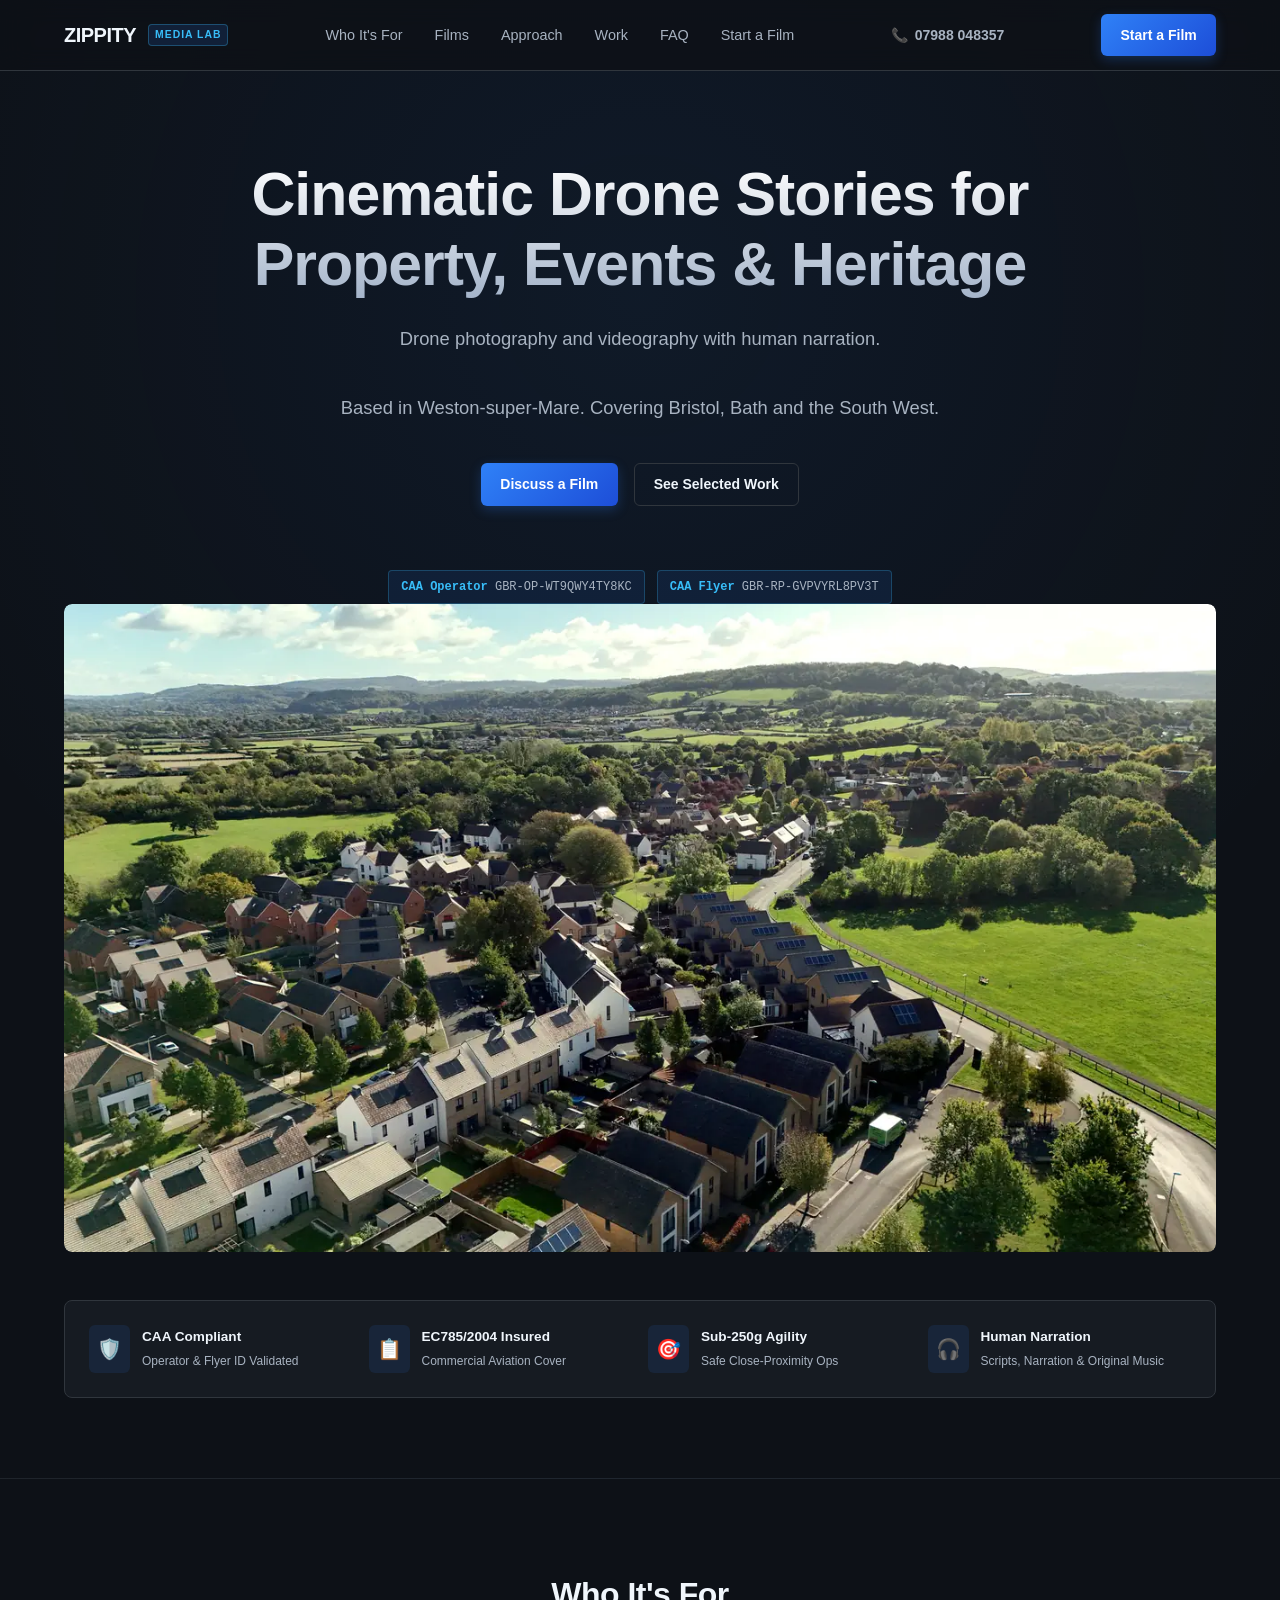
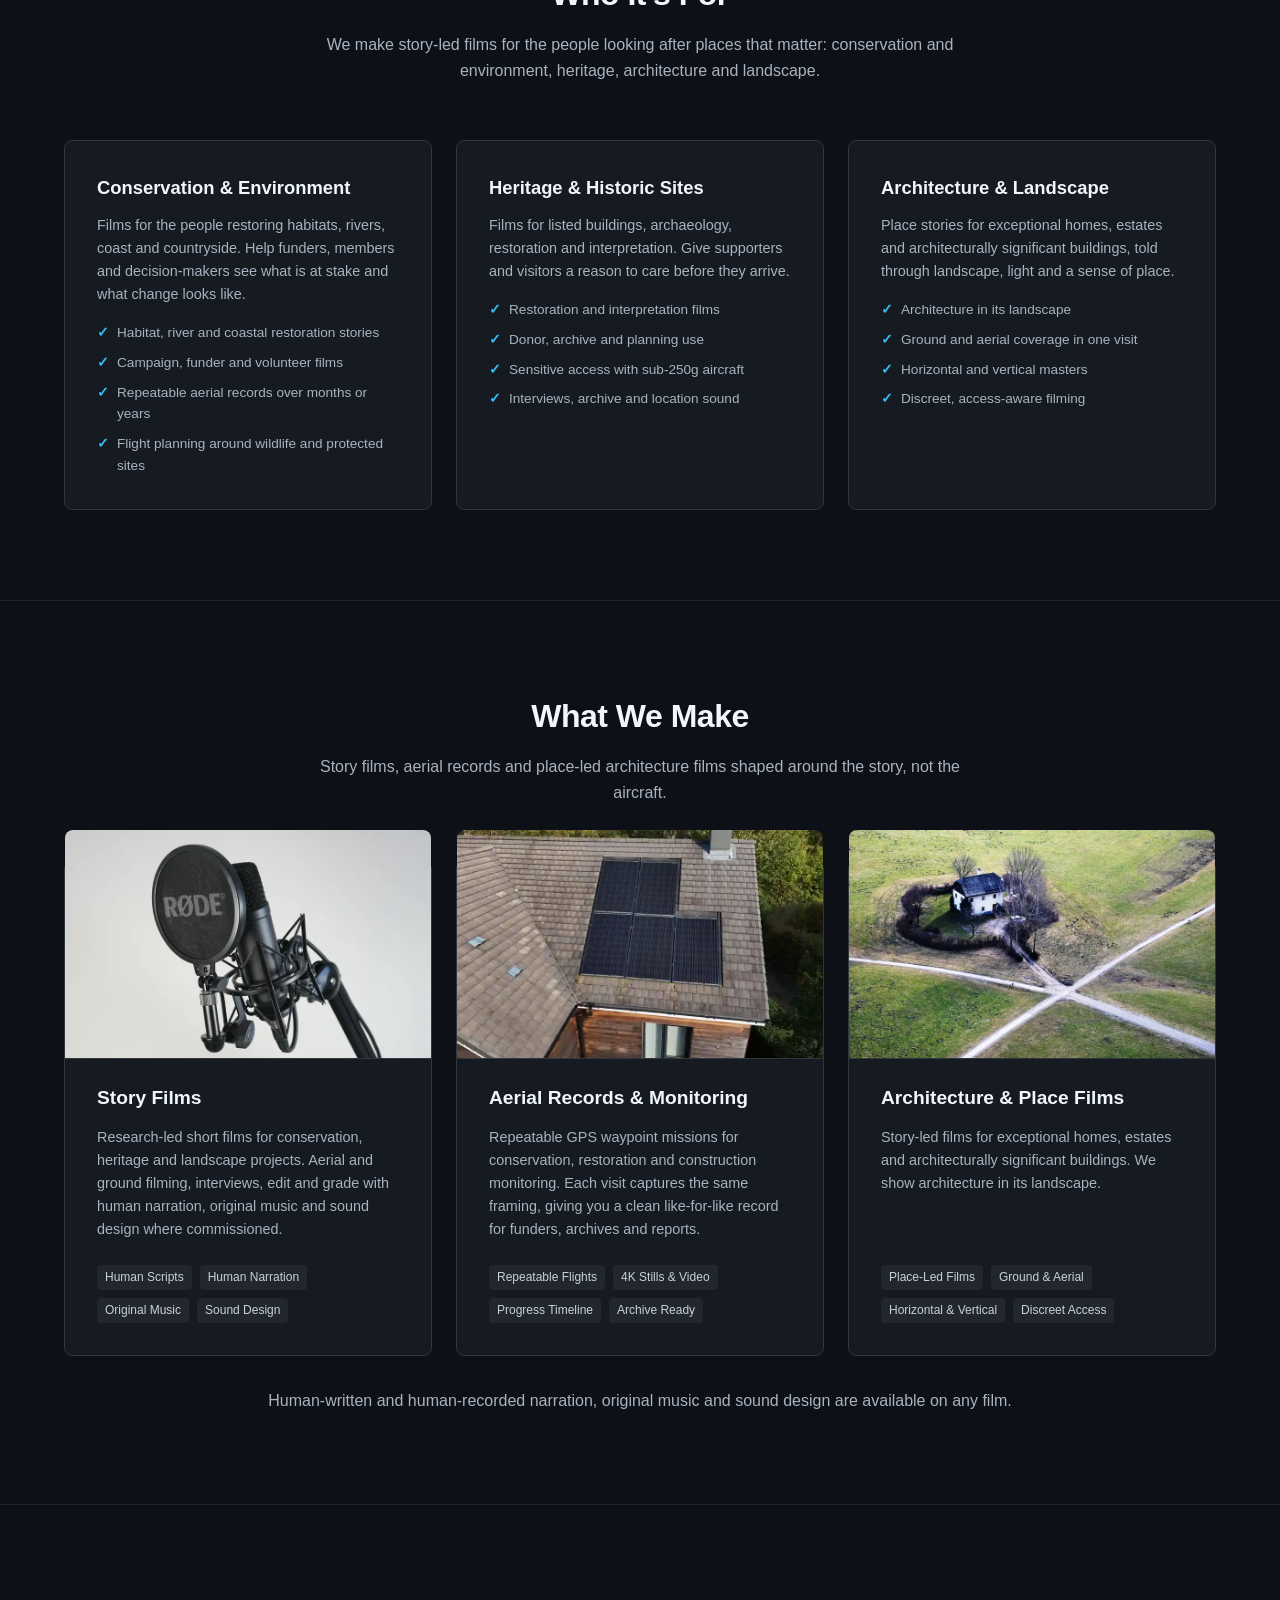
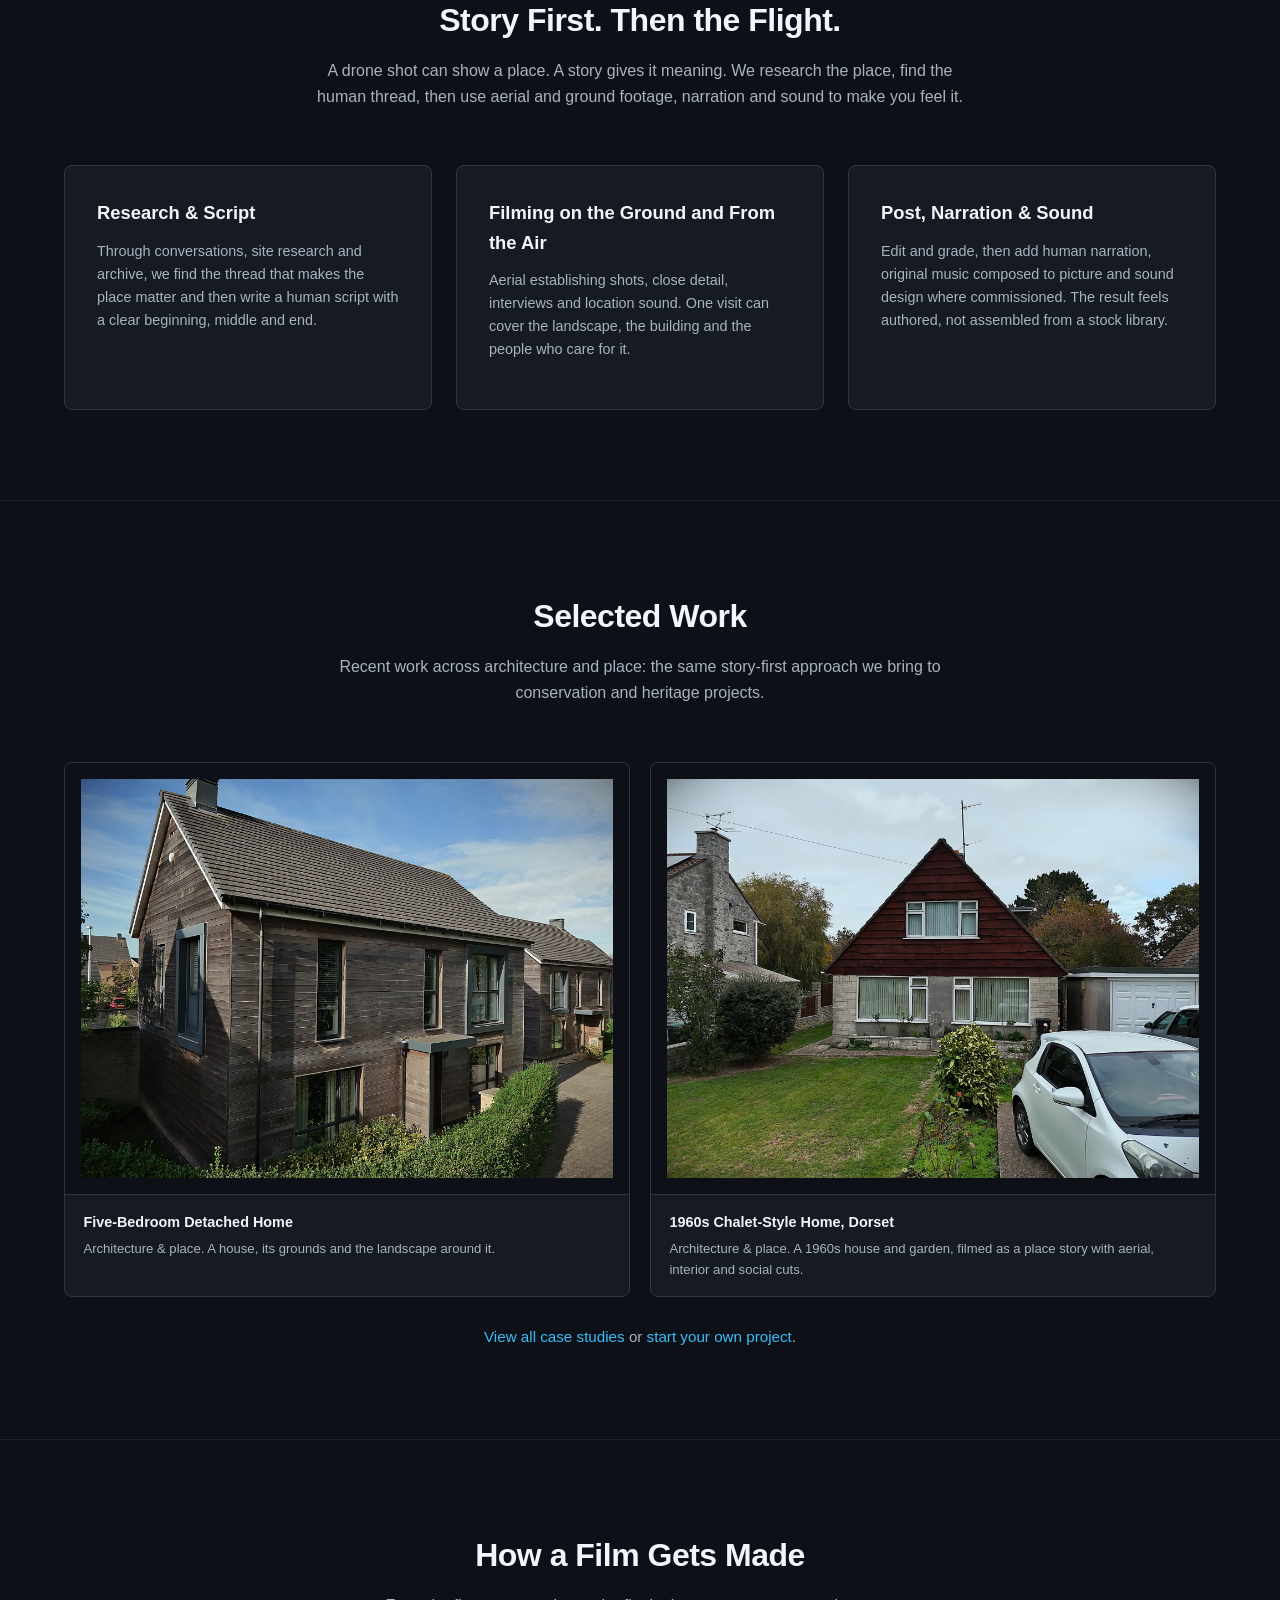
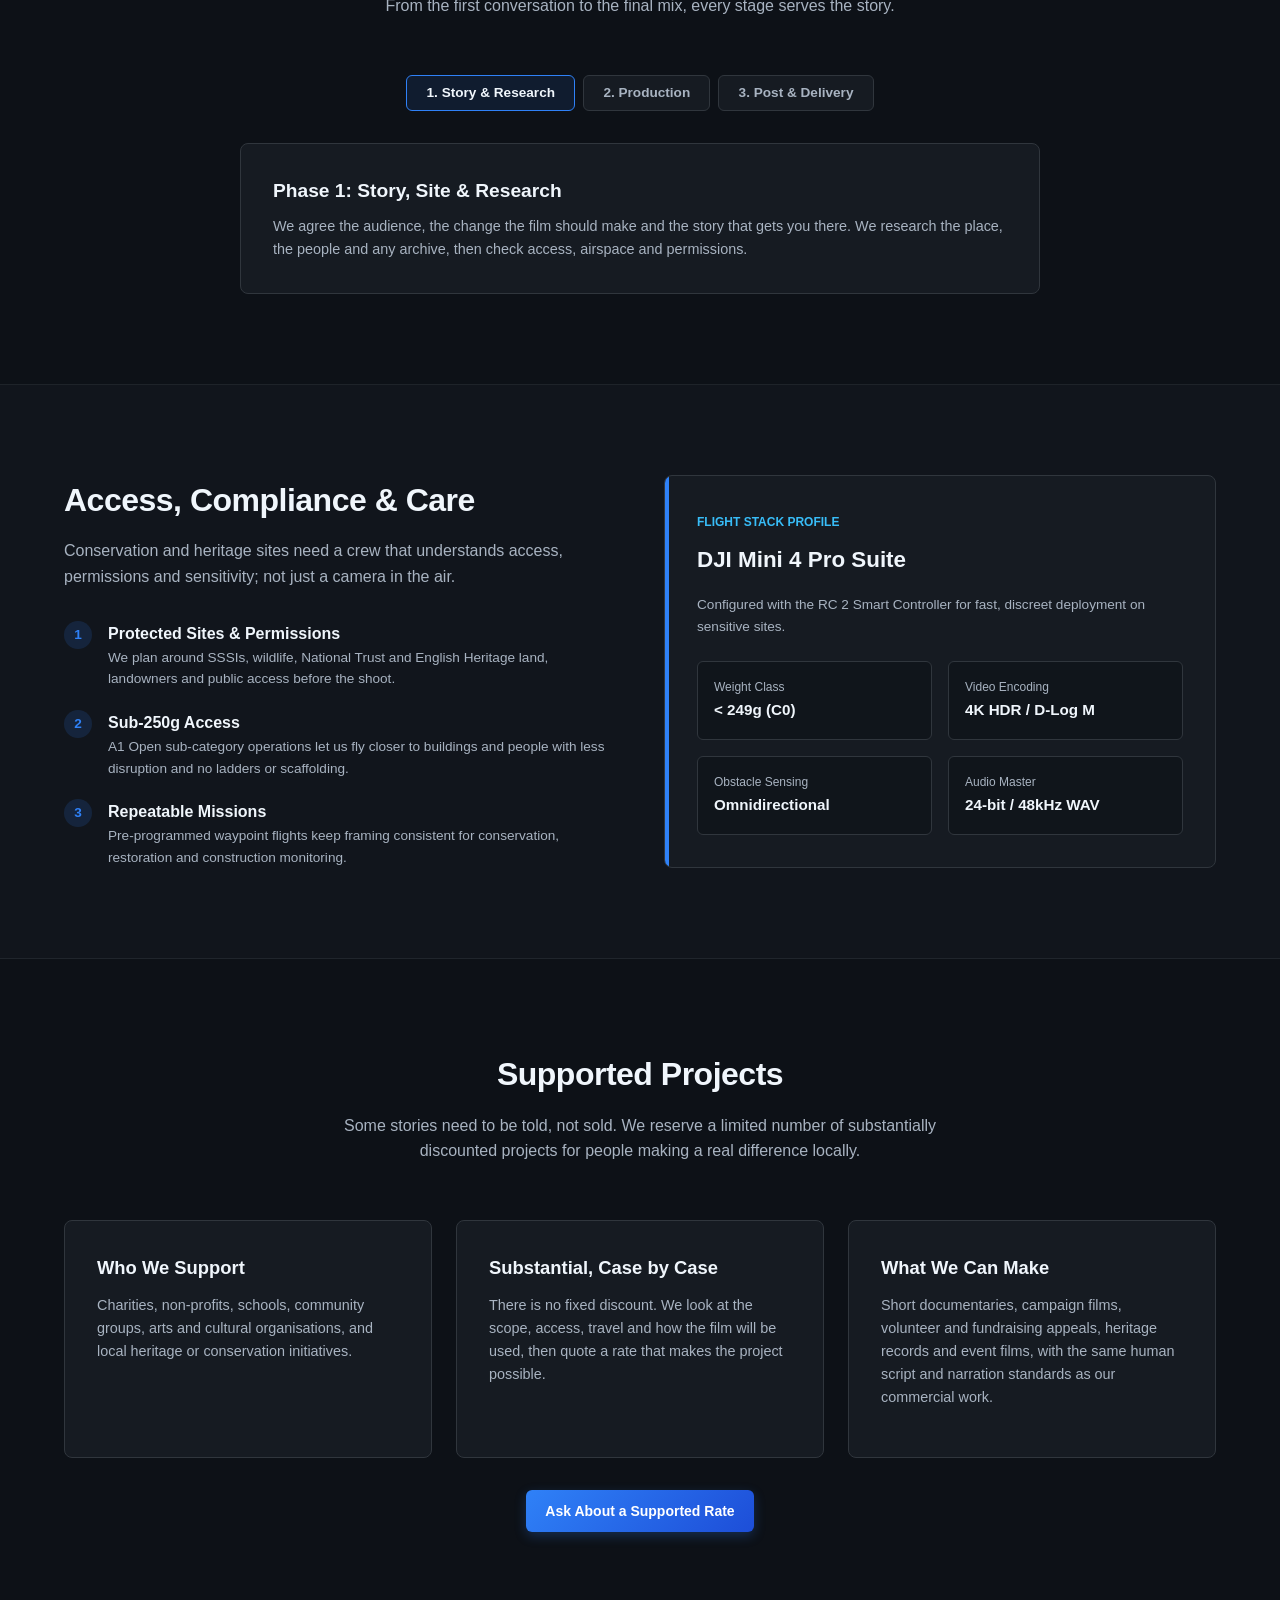
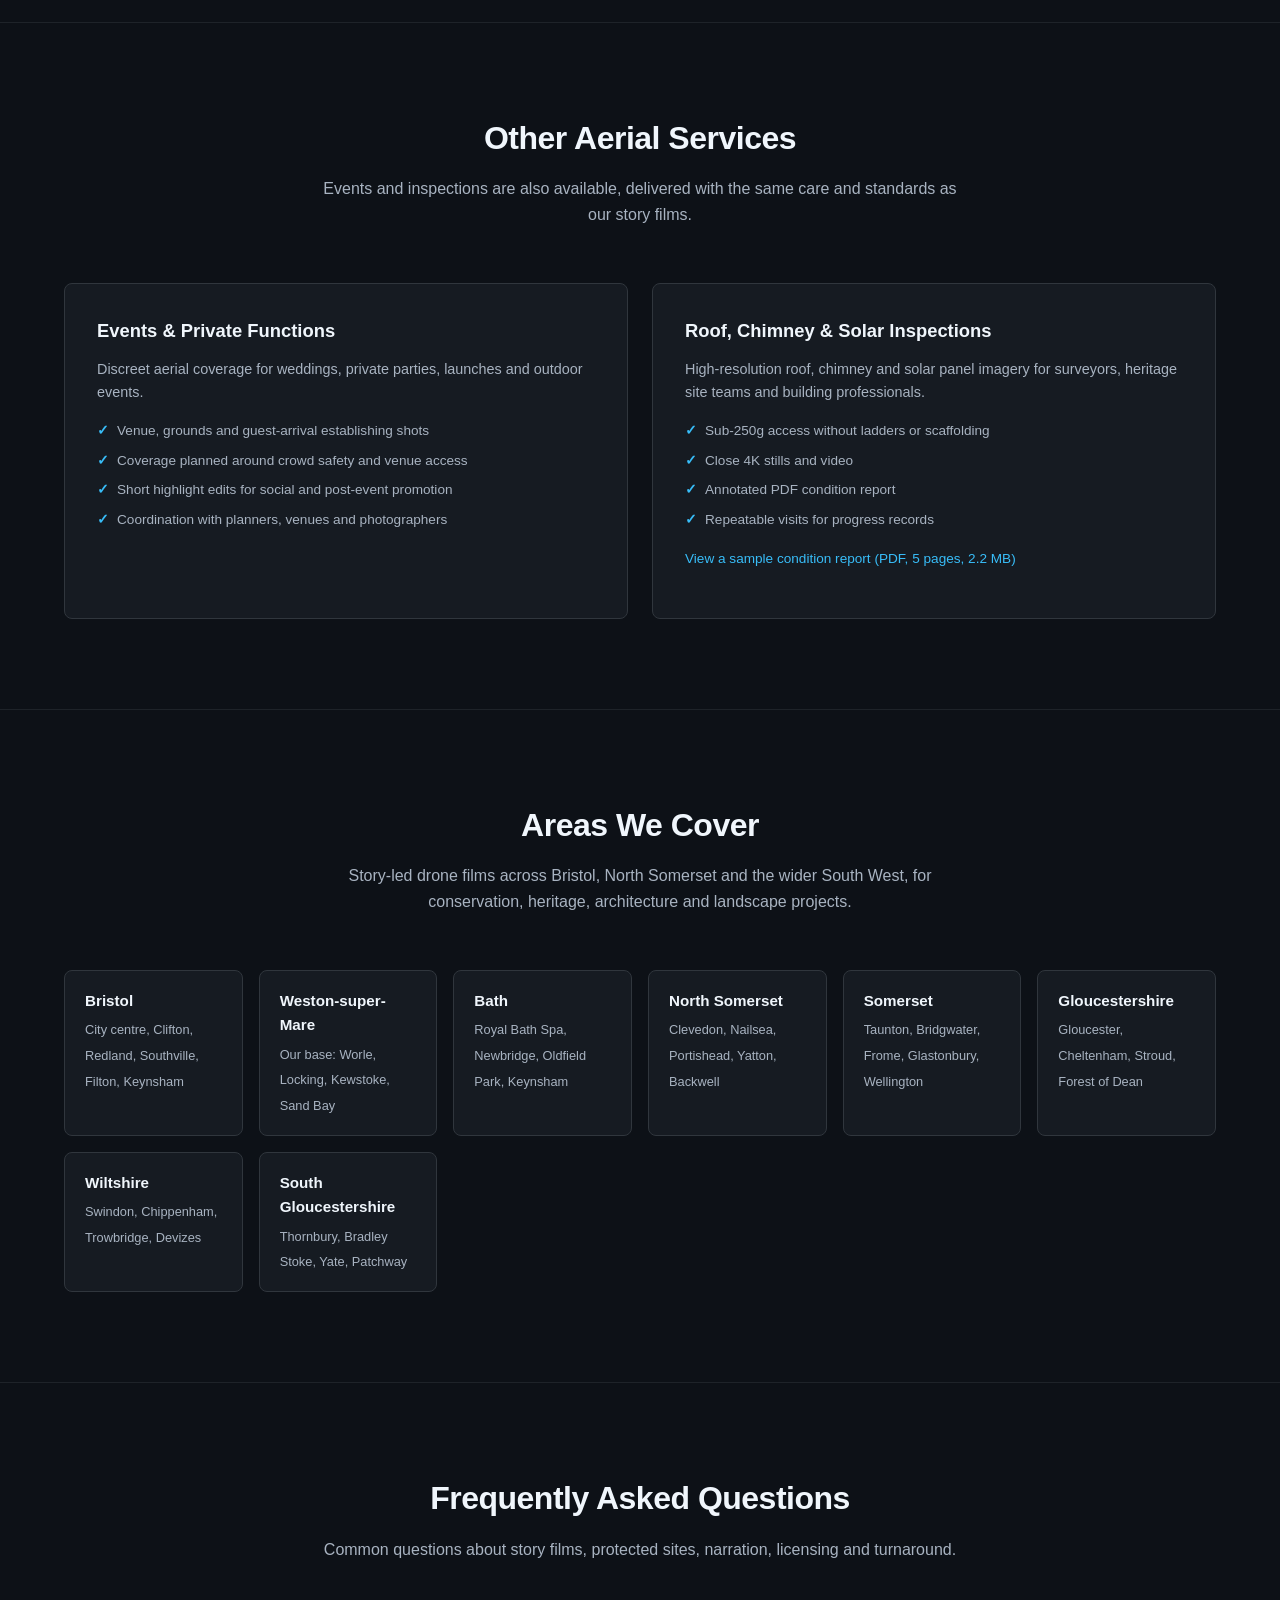
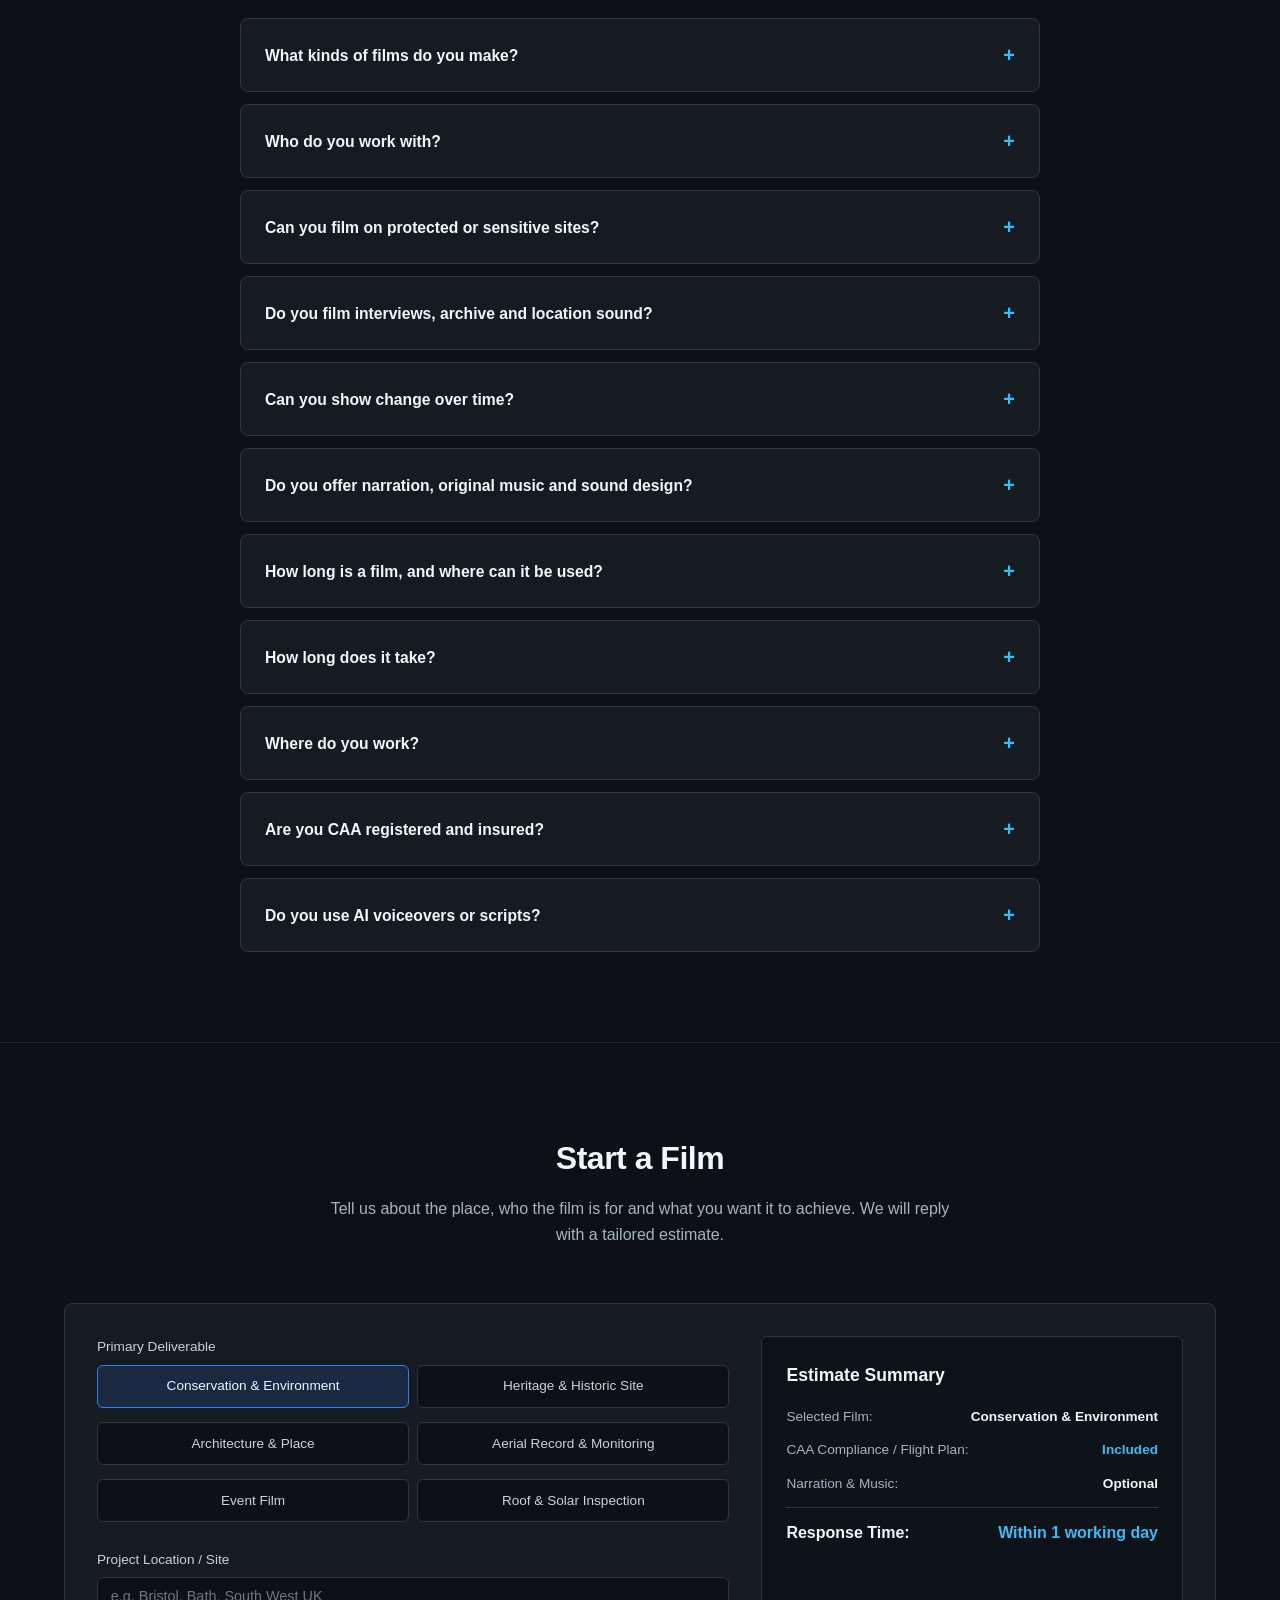
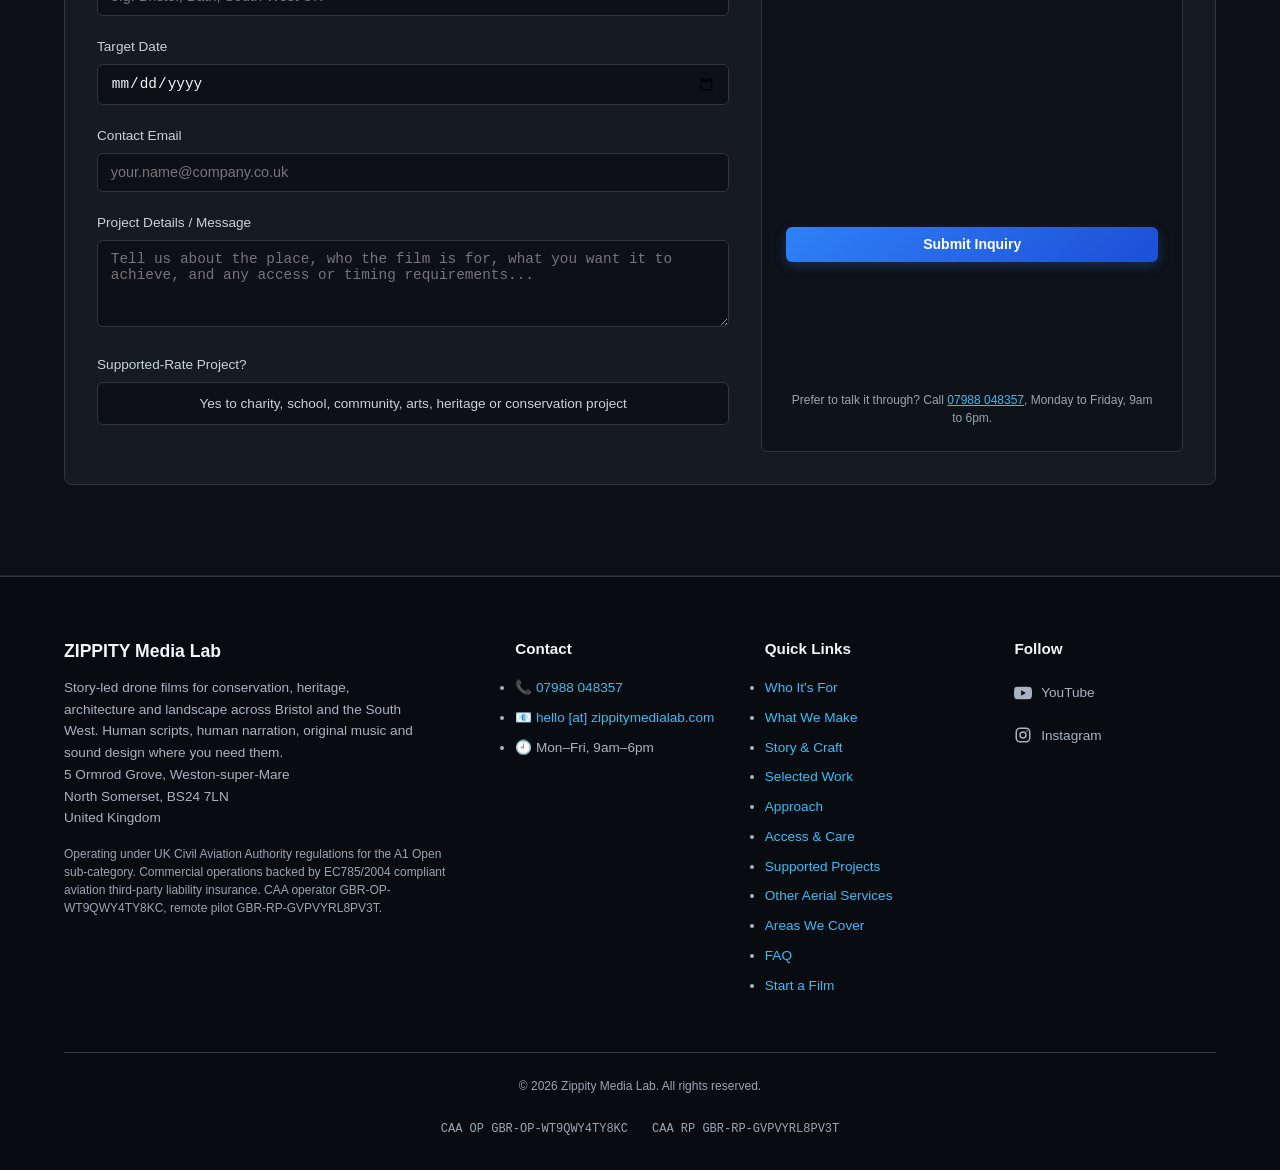
==== commit acc5e518: "Update metadata and descriptions for architecture and place focus across multiple case studies" ====
--- a/index.html
+++ b/index.html
@@ -3,7 +3,7 @@
 <head>
     <meta charset="UTF-8">
     <meta name="viewport" content="width=device-width, initial-scale=1.0">
-    <meta name="description" content="Cinematic drone films for high-end property, events, heritage and conservation. Human-written scripts, human narration, optional original music and sound design. South West.">
+    <meta name="description" content="Cinematic drone films for architecture, events, heritage and conservation. Human-written scripts, human narration, optional original music and sound design. South West.">
     <meta name="robots" content="index, follow, max-image-preview:large, max-snippet:-1, max-video-preview:-1">
     <!-- TODO(seo): set og:locale to en_GB once any non-UK market is targeted -->
     <meta name="theme-color" content="#0d1117">
@@ -36,7 +36,7 @@
     <meta property="og:locale" content="en_GB">
     <meta property="og:url" content="https://zippitymedialab.com/">
     <meta property="og:title" content="Cinematic Drone Storytelling in Bristol | Zippity Media Lab">
-    <meta property="og:description" content="Cinematic drone films for high-end property, events, heritage and conservation. Human-written scripts, human narration, optional original music and sound design. South West.">
+    <meta property="og:description" content="Cinematic drone films for architecture, events, heritage and conservation. Human-written scripts, human narration, optional original music and sound design. South West.">
     <!-- TODO(seo): og:image needs a real 1200x630 JPG at assets/og-1200x630.jpg (see reserved media slots) -->
     <meta property="og:image" content="https://zippitymedialab.com/assets/og-1200x630.jpg">
     <meta property="og:image:width" content="1200">
@@ -46,7 +46,7 @@
     <!-- Twitter / X -->
     <meta name="twitter:card" content="summary_large_image">
     <meta name="twitter:title" content="Cinematic Drone Storytelling in Bristol | Zippity Media Lab">
-    <meta name="twitter:description" content="Cinematic drone films for high-end property, events, heritage and conservation. Human-written scripts, human narration, optional original music and sound design.">
+    <meta name="twitter:description" content="Cinematic drone films for architecture, events, heritage and conservation. Human-written scripts, human narration, optional original music and sound design.">
     <meta name="twitter:image" content="https://zippitymedialab.com/assets/og-1200x630.jpg">
     <meta name="twitter:image:alt" content="Cinematic aerial view captured by Zippity Media Lab over the South West">
 
@@ -79,7 +79,7 @@
           "@type": ["ProfessionalService", "LocalBusiness"],
           "@id": "https://zippitymedialab.com/#business",
           "name": "Zippity Media Lab",
-          "description": "Cinematic drone photography, videography and human-led storytelling for high-end property, events, historic sites and conservation across Bristol, North Somerset and the wider South West. Human-written scripts, professional narration, optional original music and sound design.",
+          "description": "Cinematic drone photography, videography and human-led storytelling for architecture, exceptional homes, events, historic sites and conservation across Bristol, North Somerset and the wider South West. Human-written scripts, professional narration, optional original music and sound design.",
           "url": "https://zippitymedialab.com/",
           "email": "hello@zippitymedialab.com",
           "telephone": "+447988048357",
@@ -149,7 +149,7 @@
             "Drone photography",
             "Drone videography",
             "Cinematic aerial storytelling",
-            "High-end property films",
+            "Architecture and place films",
             "Event films",
             "Heritage and conservation films",
             "Human narration production",
@@ -176,7 +176,7 @@
             { "@type": "PropertyValue", "name": "CAA Operator ID", "value": "GBR-OP-WT9QWY4TY8KC" },
             { "@type": "PropertyValue", "name": "CAA Flyer ID", "value": "GBR-RP-GVPVYRL8PV3T" }
           ],
-          "slogan": "Cinematic aerial storytelling for property, events and heritage",
+          "slogan": "Cinematic aerial storytelling for architecture, events and heritage",
           "openingHours": "Mo-Fr 09:00-18:00"
         },
         {
@@ -225,9 +225,9 @@
         {
           "@type": "Service",
           "@id": "https://zippitymedialab.com/#service-property",
-          "serviceType": "Place-led Property and Architecture Film",
-          "name": "Property and Architecture Films",
-          "description": "Story-led films for exceptional homes, estates and architecturally significant buildings, showing architecture in its landscape rather than as a listing tour.",
+          "serviceType": "Architecture and Place Film",
+          "name": "Architecture and Place Films",
+          "description": "Story-led films for exceptional homes, estates and architecturally significant buildings, showing architecture in its landscape.",
           "provider": { "@id": "https://zippitymedialab.com/#business" },
           "areaServed": [
             { "@type": "City", "name": "Bristol" },
@@ -287,7 +287,7 @@
               "name": "What kinds of films do you make?",
               "acceptedAnswer": {
                 "@type": "Answer",
-                "text": "Story-led short films for conservation, heritage, architecture and landscape projects. We can make campaign films, funder and supporter films, interpretation pieces, archive records and social cuts — always built around a human story."
+                "text": "Story-led short films for conservation, heritage, architecture and landscape projects. We can make campaign films, funder and supporter films, interpretation pieces, archive records and social cuts, always built around a human story."
               }
             },
             {
@@ -343,7 +343,7 @@
               "name": "How long does it take?",
               "acceptedAnswer": {
                 "@type": "Answer",
-                "text": "Aerial records and inspections are typically delivered within 48 hours of the shoot. Story films take longer because of research, scripting, narration and post-production — usually two to four weeks depending on scope."
+                "text": "Aerial records and inspections are typically delivered within 48 hours of the shoot. Story films take longer because of research, scripting, narration and post-production, usually two to four weeks depending on scope."
               }
             },
             {
@@ -377,7 +377,7 @@
           "@id": "https://zippitymedialab.com/#webpage",
           "url": "https://zippitymedialab.com/",
           "name": "Cinematic Drone Storytelling in Bristol | Zippity Media Lab",
-          "description": "Cinematic drone films for high-end property, events, heritage and conservation. Human-written scripts, human narration, optional original music and sound design. South West.",
+          "description": "Cinematic drone films for architecture, events, heritage and conservation. Human-written scripts, human narration, optional original music and sound design. South West.",
           "inLanguage": "en-GB",
           "isPartOf": { "@id": "https://zippitymedialab.com/#website" },
           "about": { "@id": "https://zippitymedialab.com/#business" }
@@ -2046,7 +2046,7 @@
 
                     <div class="audience-card">
                         <h3>Architecture &amp; Landscape</h3>
-                        <p>Place stories for exceptional homes, estates and architecturally significant buildings, not listing tours.</p>
+                        <p>Place stories for exceptional homes, estates and architecturally significant buildings, told through landscape, light and a sense of place.</p>
                         <ul>
                             <li>Architecture in its landscape</li>
                             <li>Ground and aerial coverage in one visit</li>
@@ -2062,7 +2062,7 @@
             <div class="container">
                 <div class="section-header">
                     <h2 class="section-title">What We Make</h2>
-                    <p class="section-subtitle">Story films, aerial records and place-led property films shaped around the story, not the aircraft.</p>
+                    <p class="section-subtitle">Story films, aerial records and place-led architecture films shaped around the story, not the aircraft.</p>
                 </div>
 
                 <div class="services-grid">
@@ -2115,7 +2115,7 @@
                                      width="800" height="500" loading="lazy" decoding="async"
                                      alt="Aerial view of an isolated farmhouse beside a rural crossroads in open grassland">
                             </div>
-                            <h3>Property &amp; Architecture Films</h3>
+                            <h3>Architecture &amp; Place Films</h3>
                             <p>Story-led films for exceptional homes, estates and architecturally significant buildings. We show architecture in its landscape.</p>
                         </div>
                         <ul class="service-tags">
@@ -2409,7 +2409,7 @@
                     <details class="faq-item">
                         <summary>What kinds of films do you make?</summary>
                         <div class="faq-answer">
-                            <p>Story-led short films for conservation, heritage, architecture and landscape projects. We can make campaign films, funder and supporter films, interpretation pieces, archive records and social cuts.</p>
+                            <p>Story-led short films for conservation, heritage, architecture and landscape projects. We can make campaign films, funder and supporter films, interpretation pieces, archive records and social cuts, always built around a human story.</p>
                         </div>
                     </details>
 
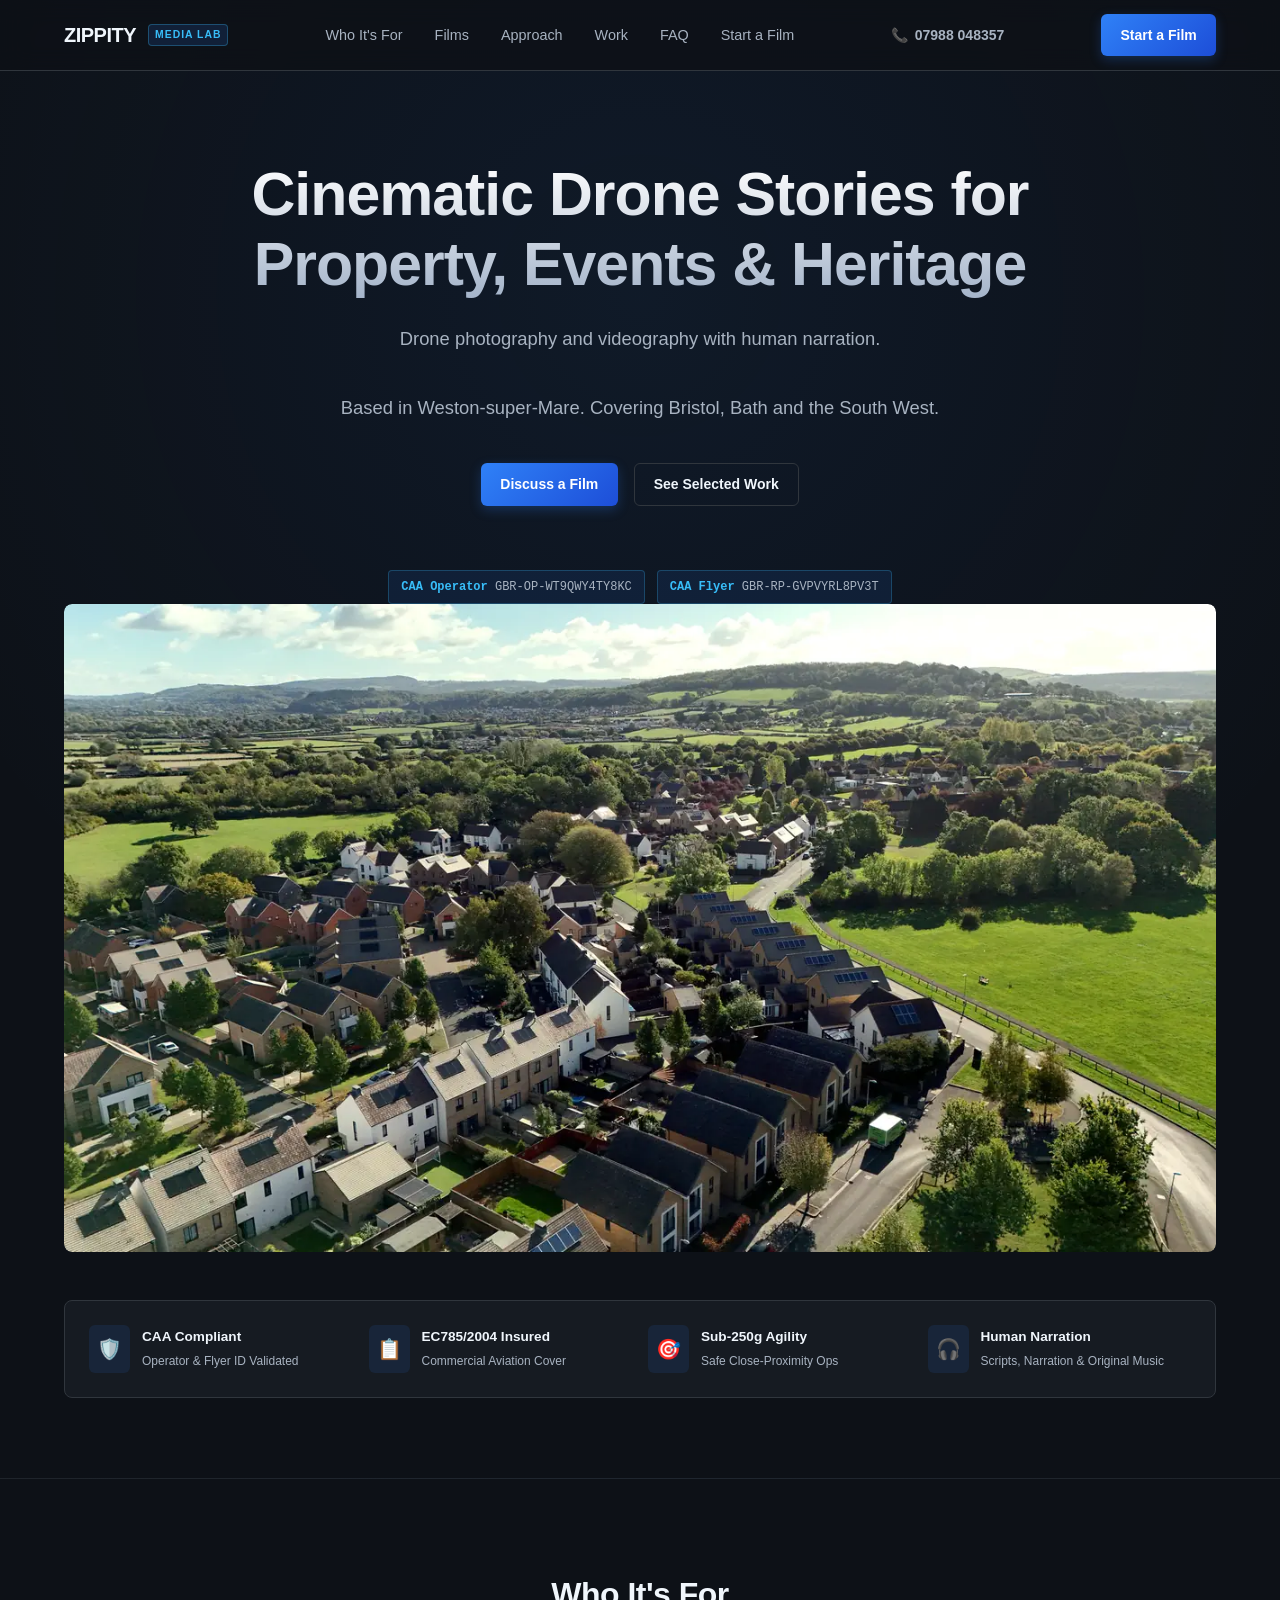
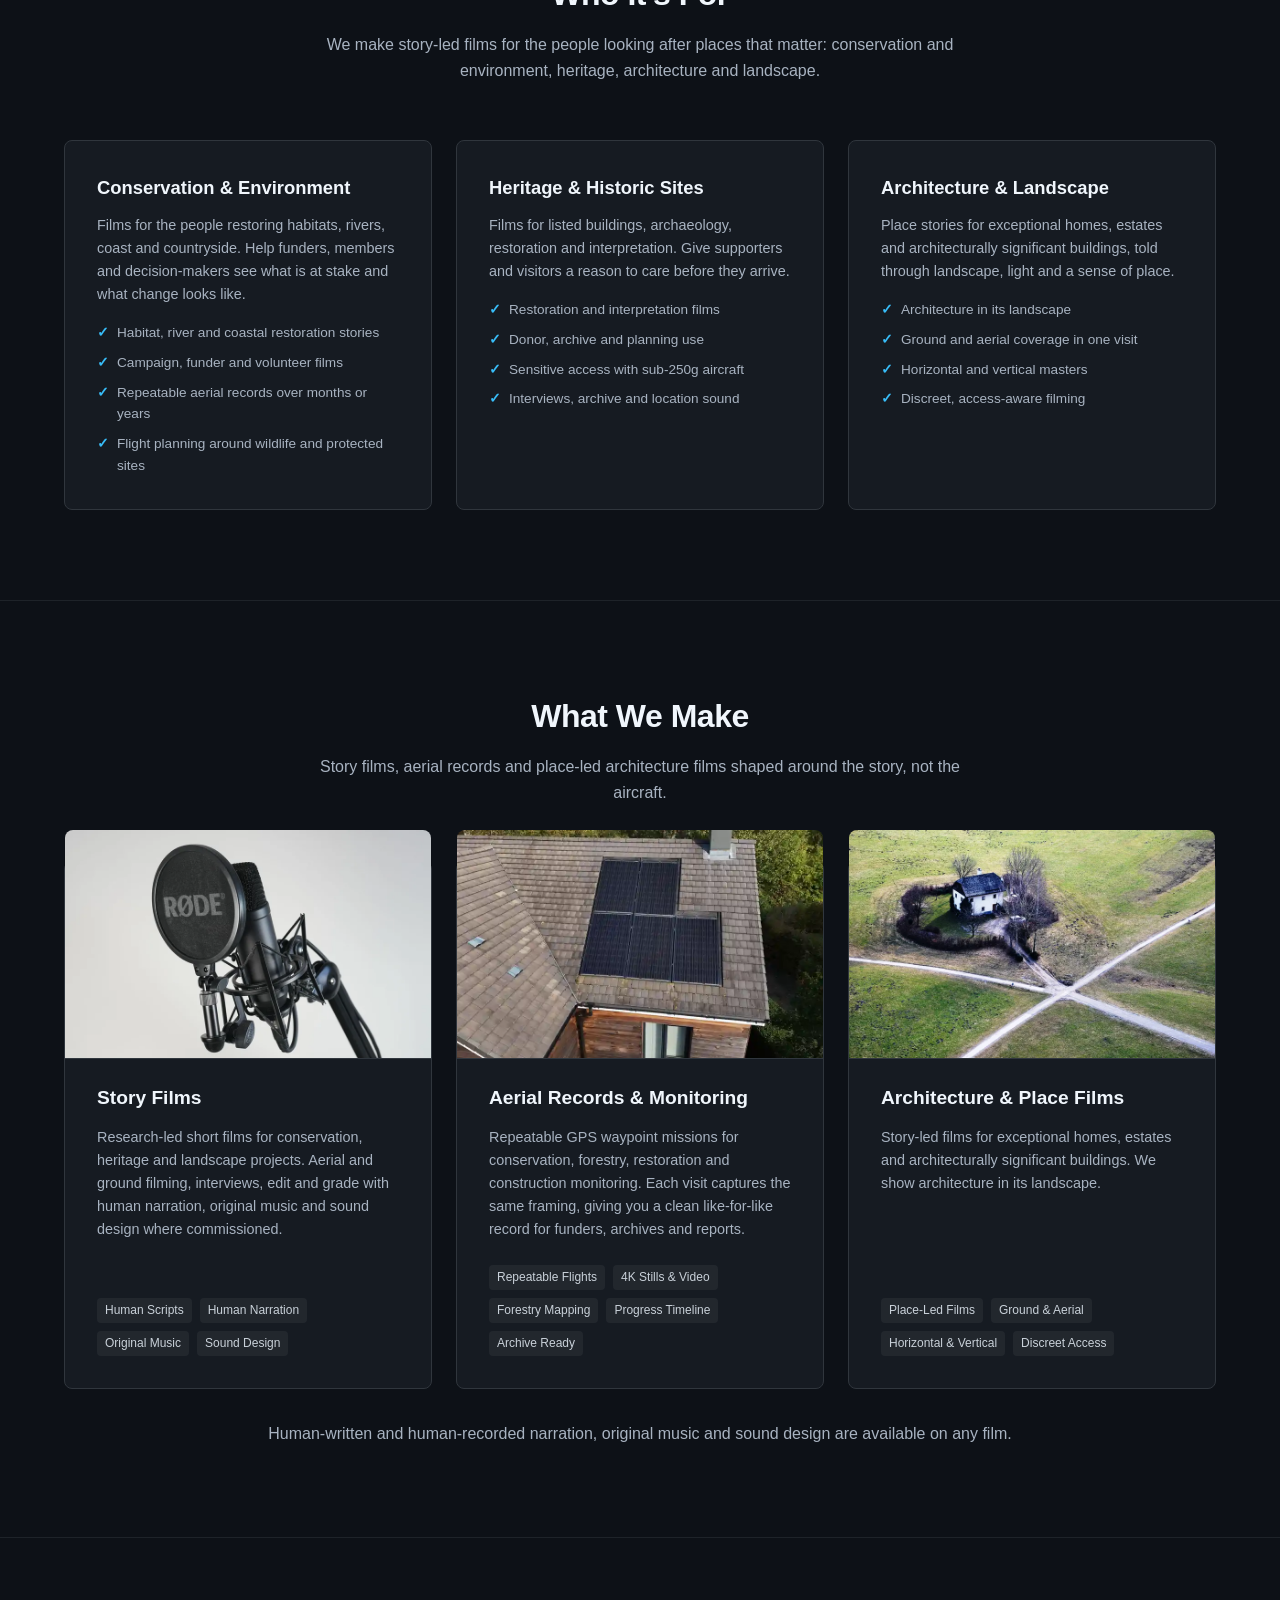
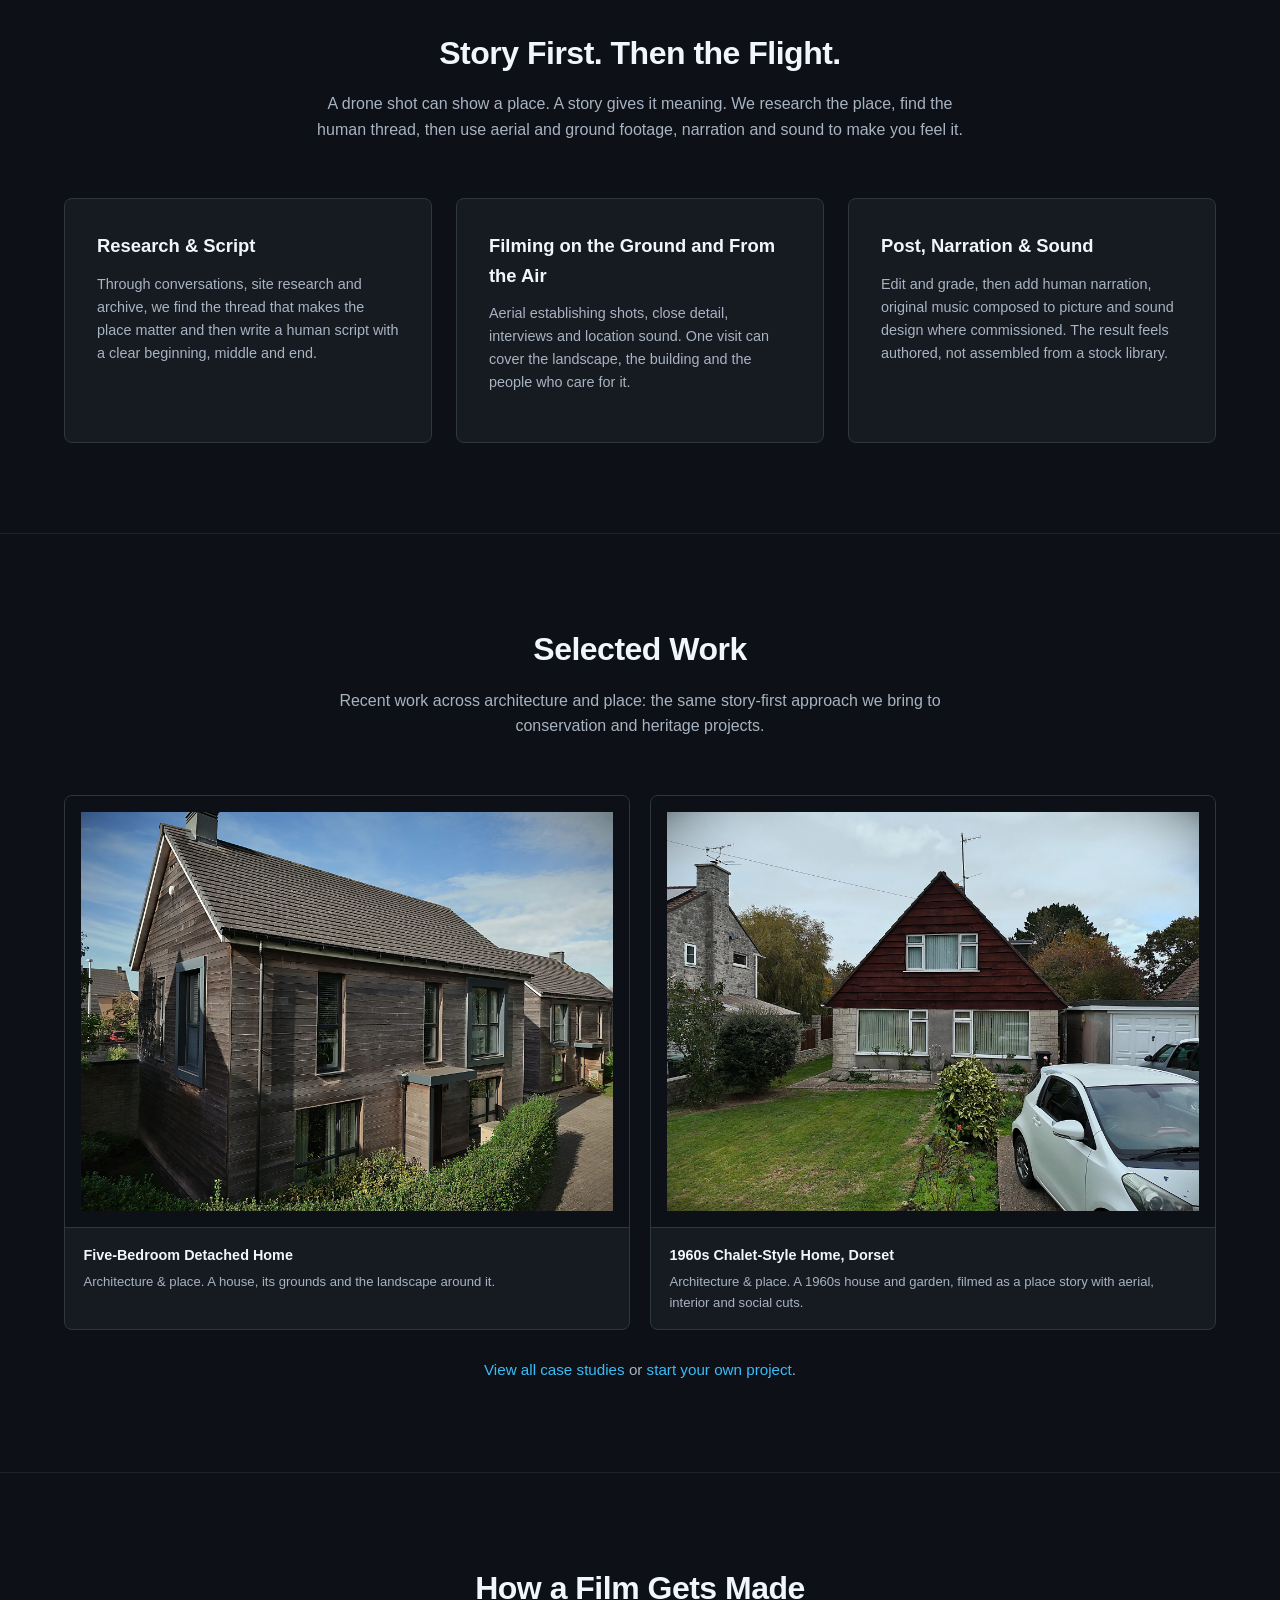
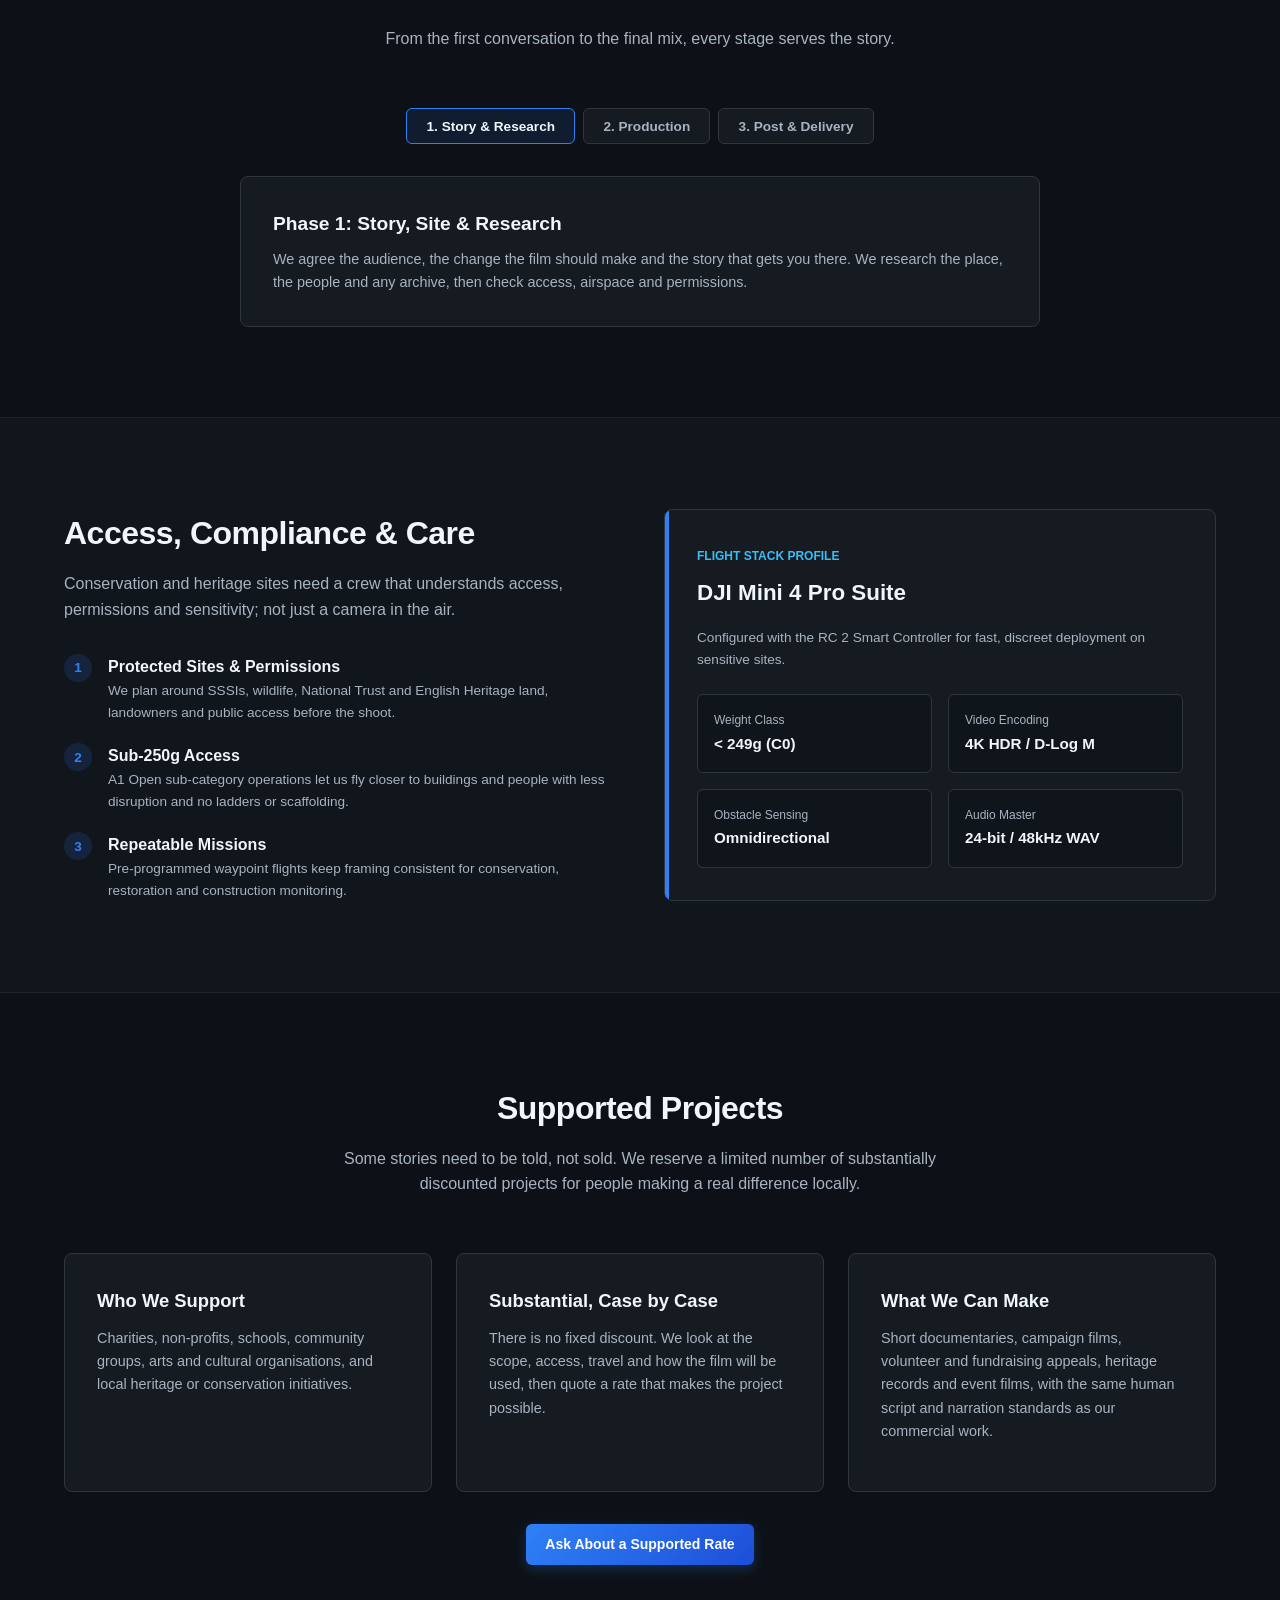
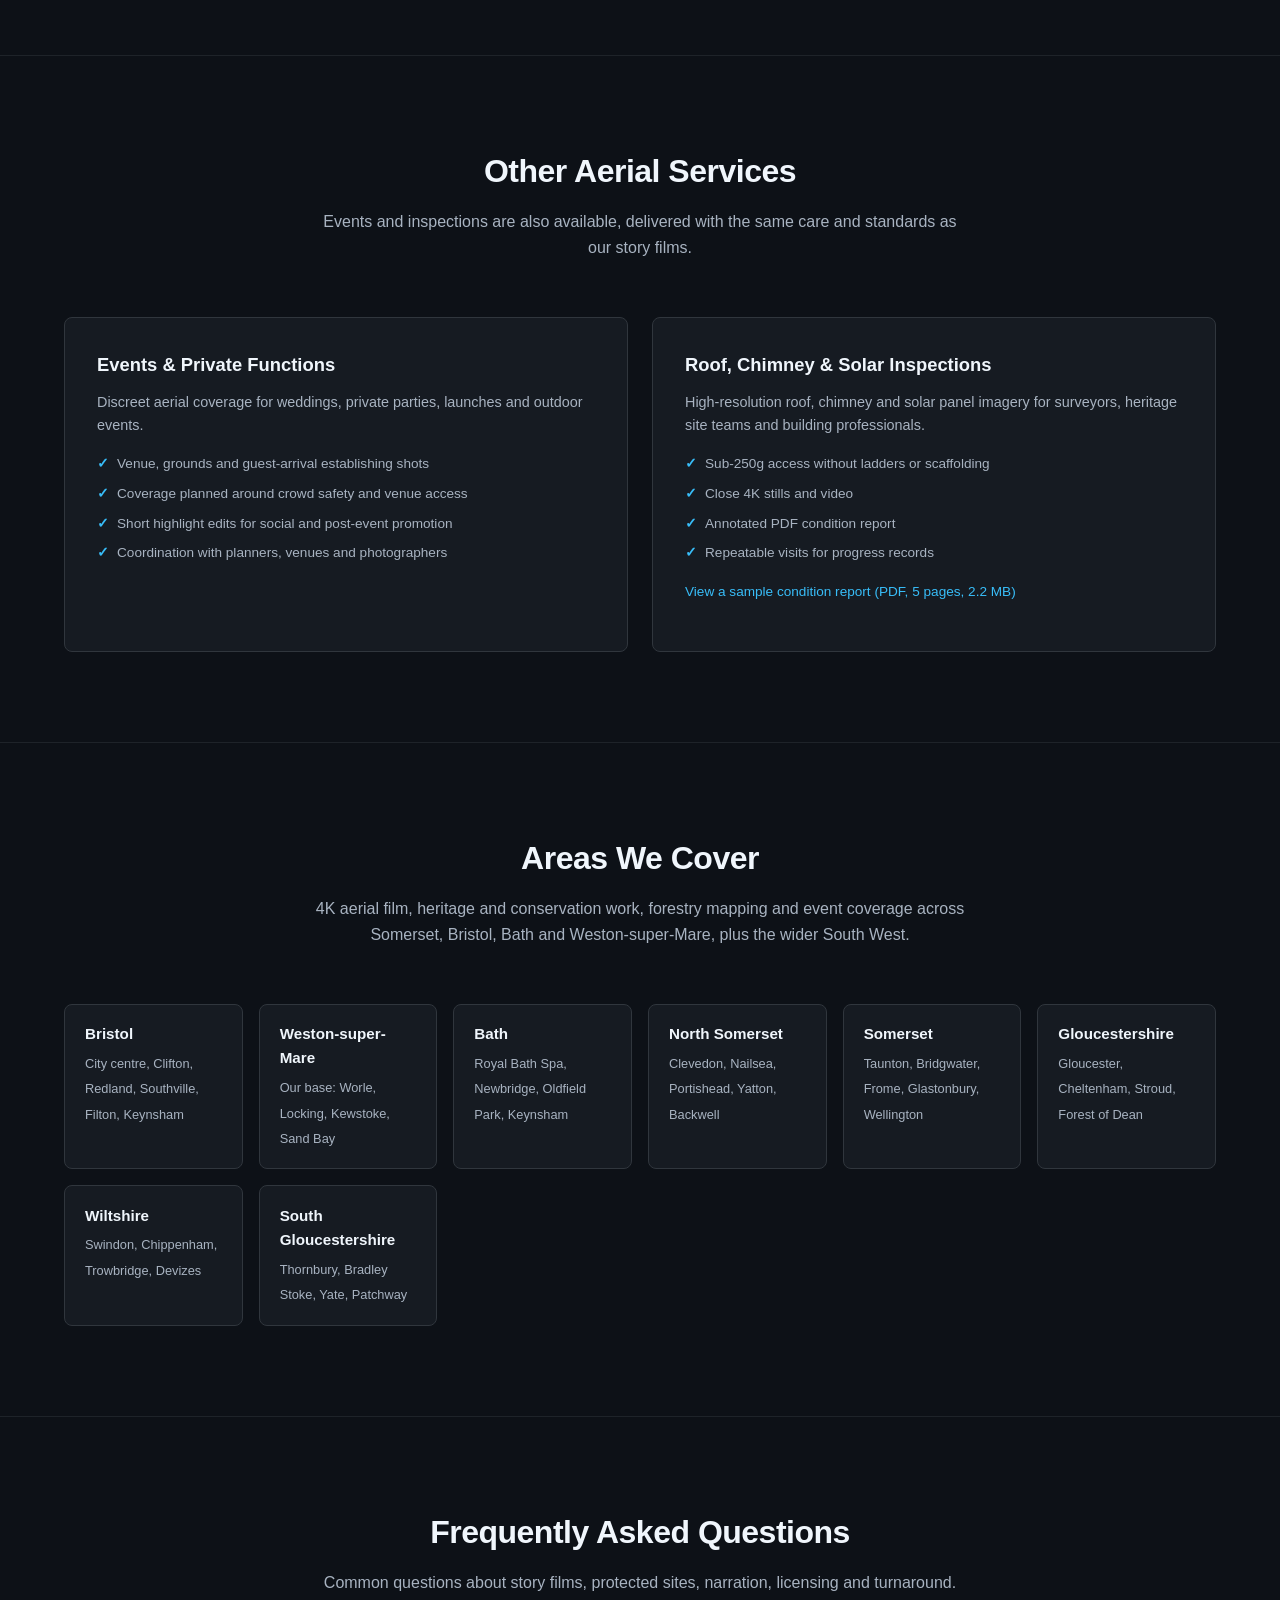
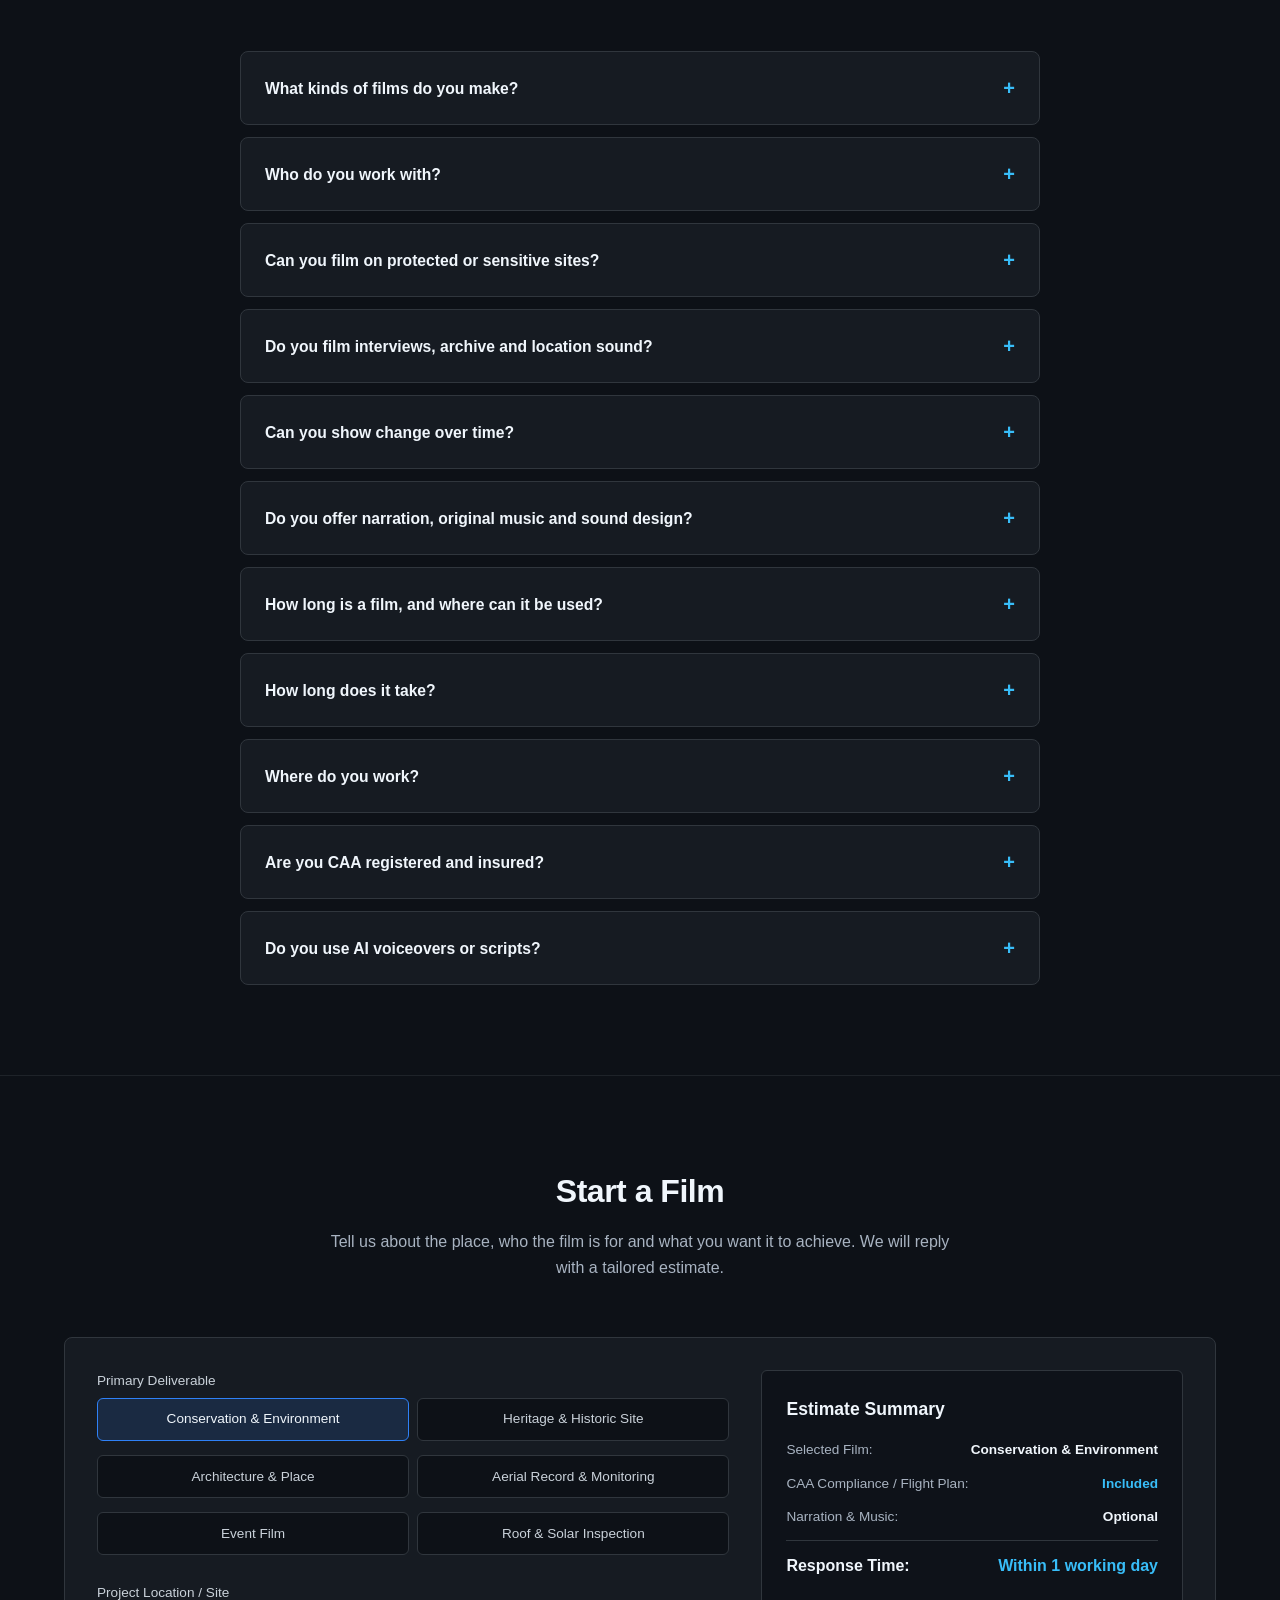
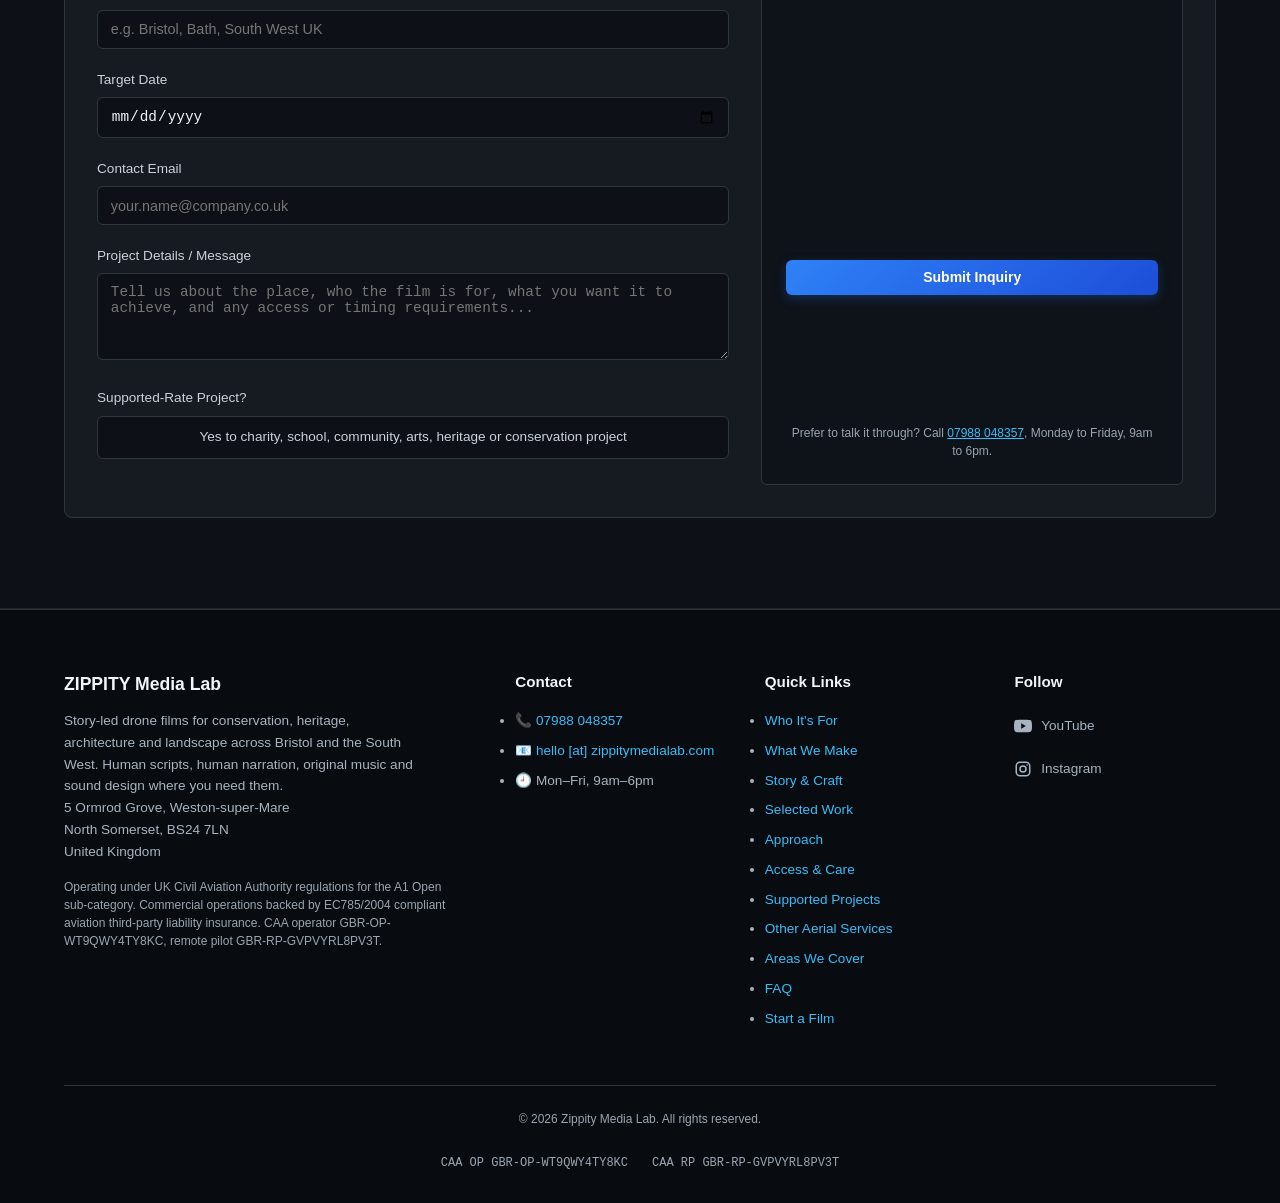
==== commit 9946c3c2: "Update case study pages and main site metadata for improved SEO and clarity - Enhanced metadata for " ====
--- a/index.html
+++ b/index.html
@@ -1,13 +1,13 @@
 <!DOCTYPE html>
-<html lang="en">
+<html lang="en-GB">
 <head>
     <meta charset="UTF-8">
     <meta name="viewport" content="width=device-width, initial-scale=1.0">
-    <meta name="description" content="Cinematic drone films for architecture, events, heritage and conservation. Human-written scripts, human narration, optional original music and sound design. South West.">
+    <meta name="description" content="4K aerial cinematography, heritage and conservation filming, forestry drone mapping and event videography in Somerset, Bristol, Bath and Weston-super-Mare.">
     <meta name="robots" content="index, follow, max-image-preview:large, max-snippet:-1, max-video-preview:-1">
     <!-- TODO(seo): set og:locale to en_GB once any non-UK market is targeted -->
     <meta name="theme-color" content="#0d1117">
-    <title>Cinematic Drone Storytelling in Bristol | Zippity Media Lab</title>
+    <title>4K Aerial Cinematography | Somerset, Bristol &amp; Bath | Zippity Media Lab</title>
 
     <!-- ==================================================================
          CANONICAL URL
@@ -21,33 +21,33 @@
            5. CONTACT_EMAIL in the <script> block (submitInquiry)
            6. robots.txt  -> Sitemap:
            7. sitemap.xml  -> <loc>
-         Current canonical URL: https://zippitymedialab.com/
-         NOTE: the site is hosted at the root of zippitymedialab.com on
+         Current canonical URL: https://www.zippitymedialab.com/
+         NOTE: the site is hosted at the root of www.zippitymedialab.com on
          Cloudflare Pages. The old /zippity/ URLs 301-redirect
-         here. Submit https://zippitymedialab.com/sitemap.xml directly in
+         here. Submit https://www.zippitymedialab.com/sitemap.xml directly in
          Google Search Console. hello [at] zippitymedialab.com is the contact
          address, so mailto: delivery is pending.
          ================================================================== -->
-    <link rel="canonical" href="https://zippitymedialab.com/">
+    <link rel="canonical" href="https://www.zippitymedialab.com/">
 
     <!-- Open Graph -->
     <meta property="og:type" content="website">
     <meta property="og:site_name" content="Zippity Media Lab">
     <meta property="og:locale" content="en_GB">
-    <meta property="og:url" content="https://zippitymedialab.com/">
-    <meta property="og:title" content="Cinematic Drone Storytelling in Bristol | Zippity Media Lab">
-    <meta property="og:description" content="Cinematic drone films for architecture, events, heritage and conservation. Human-written scripts, human narration, optional original music and sound design. South West.">
+    <meta property="og:url" content="https://www.zippitymedialab.com/">
+    <meta property="og:title" content="4K Aerial Cinematography | Somerset, Bristol &amp; Bath | Zippity Media Lab">
+    <meta property="og:description" content="4K aerial cinematography, heritage and conservation filming, forestry drone mapping and event videography in Somerset, Bristol, Bath and Weston-super-Mare.">
     <!-- TODO(seo): og:image needs a real 1200x630 JPG at assets/og-1200x630.jpg (see reserved media slots) -->
-    <meta property="og:image" content="https://zippitymedialab.com/assets/og-1200x630.jpg">
+    <meta property="og:image" content="https://www.zippitymedialab.com/assets/og-1200x630.jpg">
     <meta property="og:image:width" content="1200">
     <meta property="og:image:height" content="630">
     <meta property="og:image:alt" content="Cinematic aerial view captured by Zippity Media Lab over the South West">
 
     <!-- Twitter / X -->
     <meta name="twitter:card" content="summary_large_image">
-    <meta name="twitter:title" content="Cinematic Drone Storytelling in Bristol | Zippity Media Lab">
-    <meta name="twitter:description" content="Cinematic drone films for architecture, events, heritage and conservation. Human-written scripts, human narration, optional original music and sound design.">
-    <meta name="twitter:image" content="https://zippitymedialab.com/assets/og-1200x630.jpg">
+    <meta name="twitter:title" content="4K Aerial Cinematography | Somerset, Bristol &amp; Bath | Zippity Media Lab">
+    <meta name="twitter:description" content="4K aerial cinematography, heritage and conservation filming, forestry drone mapping and event videography in Somerset, Bristol, Bath and Weston-super-Mare.">
+    <meta name="twitter:image" content="https://www.zippitymedialab.com/assets/og-1200x630.jpg">
     <meta name="twitter:image:alt" content="Cinematic aerial view captured by Zippity Media Lab over the South West">
 
     <!-- Favicon: inline SVG data URI so it resolves with no extra request and no 404.
@@ -77,18 +77,18 @@
       "@graph": [
         {
           "@type": ["ProfessionalService", "LocalBusiness"],
-          "@id": "https://zippitymedialab.com/#business",
+          "@id": "https://www.zippitymedialab.com/#business",
           "name": "Zippity Media Lab",
-          "description": "Cinematic drone photography, videography and human-led storytelling for architecture, exceptional homes, events, historic sites and conservation across Bristol, North Somerset and the wider South West. Human-written scripts, professional narration, optional original music and sound design.",
-          "url": "https://zippitymedialab.com/",
+          "description": "4K aerial cinematography, heritage and conservation filming, forestry drone mapping and event videography for Somerset, Bristol, Bath and Weston-super-Mare. Human-written scripts, professional narration, optional original music and sound design.",
+          "url": "https://www.zippitymedialab.com/",
           "email": "hello@zippitymedialab.com",
           "telephone": "+447988048357",
-          "image": "https://zippitymedialab.com/assets/og-1200x630.jpg",
+          "image": "https://www.zippitymedialab.com/assets/og-1200x630.jpg",
           "logo": {
             "@type": "ImageObject",
-            "@id": "https://zippitymedialab.com/#logo",
-            "url": "https://zippitymedialab.com/assets/logo-512.png",
-            "contentUrl": "https://zippitymedialab.com/assets/logo-512.png",
+            "@id": "https://www.zippitymedialab.com/#logo",
+            "url": "https://www.zippitymedialab.com/assets/logo-512.png",
+            "contentUrl": "https://www.zippitymedialab.com/assets/logo-512.png",
             "width": 512,
             "height": 512,
             "caption": "Zippity Media Lab"
@@ -146,12 +146,15 @@
             }
           ],
           "knowsAbout": [
+            "4K aerial cinematography",
             "Drone photography",
             "Drone videography",
             "Cinematic aerial storytelling",
+            "Heritage and conservation filming",
+            "Forestry drone mapping",
+            "Aerial survey and mapping",
+            "Event videography",
             "Architecture and place films",
-            "Event films",
-            "Heritage and conservation films",
             "Human narration production",
             "Scriptwriting",
             "Original music composition",
@@ -176,16 +179,16 @@
             { "@type": "PropertyValue", "name": "CAA Operator ID", "value": "GBR-OP-WT9QWY4TY8KC" },
             { "@type": "PropertyValue", "name": "CAA Flyer ID", "value": "GBR-RP-GVPVYRL8PV3T" }
           ],
-          "slogan": "Cinematic aerial storytelling for architecture, events and heritage",
+          "slogan": "4K aerial cinematography for heritage, conservation, forestry and events across the South West",
           "openingHours": "Mo-Fr 09:00-18:00"
         },
         {
           "@type": "Service",
-          "@id": "https://zippitymedialab.com/#service-story",
-          "serviceType": "Story Film Production",
+          "@id": "https://www.zippitymedialab.com/#service-story",
+          "serviceType": "Heritage and Conservation Filming",
           "name": "Story Films",
-          "description": "Research-led short films for conservation, heritage, architecture and landscape projects. Human-written scripts, aerial and ground filming, interviews, edit and grade, with optional human narration, original music and sound design.",
-          "provider": { "@id": "https://zippitymedialab.com/#business" },
+          "description": "Research-led short films for heritage, conservation, architecture and landscape projects. Human-written scripts, aerial and ground filming, interviews, edit and grade, with optional human narration, original music and sound design.",
+          "provider": { "@id": "https://www.zippitymedialab.com/#business" },
           "areaServed": [
             { "@type": "City", "name": "Bristol" },
             { "@type": "City", "name": "Bath" },
@@ -205,11 +208,11 @@
         },
         {
           "@type": "Service",
-          "@id": "https://zippitymedialab.com/#service-record",
-          "serviceType": "Repeatable Aerial Monitoring and Archive",
+          "@id": "https://www.zippitymedialab.com/#service-record",
+          "serviceType": "Aerial Survey, Monitoring and Forestry Mapping",
           "name": "Aerial Records and Monitoring",
-          "description": "Repeatable GPS waypoint flights, 4K stills and video for conservation, restoration and construction monitoring, with a clean like-for-like timeline for funders, archives and reports.",
-          "provider": { "@id": "https://zippitymedialab.com/#business" },
+          "description": "Repeatable GPS waypoint flights, 4K stills, video and aerial mapping for conservation, forestry, restoration and construction monitoring, with a clean like-for-like timeline for funders, archives and reports.",
+          "provider": { "@id": "https://www.zippitymedialab.com/#business" },
           "areaServed": [
             { "@type": "City", "name": "Bristol" },
             { "@type": "City", "name": "Bath" },
@@ -224,11 +227,31 @@
         },
         {
           "@type": "Service",
-          "@id": "https://zippitymedialab.com/#service-property",
+          "@id": "https://www.zippitymedialab.com/#service-mapping",
+          "serviceType": "Forestry Drone Mapping",
+          "name": "Forestry Drone Mapping",
+          "description": "4K aerial imagery and mapping for woodland, forestry and land management projects, with repeatable flight paths and clear visual records for survey, planning and reporting.",
+          "provider": { "@id": "https://www.zippitymedialab.com/#business" },
+          "areaServed": [
+            { "@type": "City", "name": "Bristol" },
+            { "@type": "City", "name": "Bath" },
+            { "@type": "Place", "name": "Weston-super-Mare" },
+            { "@type": "AdministrativeArea", "name": "Somerset" },
+            { "@type": "AdministrativeArea", "name": "South West England" }
+          ],
+          "offers": {
+            "@type": "Offer",
+            "priceCurrency": "GBP",
+            "availability": "https://schema.org/InStock"
+          }
+        },
+        {
+          "@type": "Service",
+          "@id": "https://www.zippitymedialab.com/#service-property",
           "serviceType": "Architecture and Place Film",
           "name": "Architecture and Place Films",
           "description": "Story-led films for exceptional homes, estates and architecturally significant buildings, showing architecture in its landscape.",
-          "provider": { "@id": "https://zippitymedialab.com/#business" },
+          "provider": { "@id": "https://www.zippitymedialab.com/#business" },
           "areaServed": [
             { "@type": "City", "name": "Bristol" },
             { "@type": "City", "name": "Bath" },
@@ -243,11 +266,11 @@
         },
         {
           "@type": "Service",
-          "@id": "https://zippitymedialab.com/#service-event",
-          "serviceType": "Aerial Event Coverage",
+          "@id": "https://www.zippitymedialab.com/#service-event",
+          "serviceType": "Event Videography",
           "name": "Event Films",
-          "description": "Discreet aerial coverage for weddings, private functions and outdoor events, planned around crowd safety and venue access.",
-          "provider": { "@id": "https://zippitymedialab.com/#business" },
+          "description": "Discreet aerial event videography for weddings, private functions and outdoor events, planned around crowd safety and venue access.",
+          "provider": { "@id": "https://www.zippitymedialab.com/#business" },
           "areaServed": [
             { "@type": "City", "name": "Bristol" },
             { "@type": "City", "name": "Bath" },
@@ -261,11 +284,11 @@
         },
         {
           "@type": "Service",
-          "@id": "https://zippitymedialab.com/#service-inspection",
+          "@id": "https://www.zippitymedialab.com/#service-inspection",
           "name": "Roof, Chimney and Solar Panel Inspections",
           "serviceType": "Aerial Roof and Building Inspection",
           "description": "Close-proximity aerial 4K stills and video of roofs, chimneys and solar arrays for surveyors, heritage site teams, building professionals and property managers, captured on sub-250g drones without ladders or scaffolding.",
-          "provider": { "@id": "https://zippitymedialab.com/#business" },
+          "provider": { "@id": "https://www.zippitymedialab.com/#business" },
           "areaServed": [
             { "@type": "City", "name": "Bristol" },
             { "@type": "City", "name": "Bath" },
@@ -280,7 +303,7 @@
         },
         {
           "@type": "FAQPage",
-          "@id": "https://zippitymedialab.com/#faq",
+          "@id": "https://www.zippitymedialab.com/#faq",
           "mainEntity": [
             {
               "@type": "Question",
@@ -374,21 +397,21 @@
         },
         {
           "@type": "WebPage",
-          "@id": "https://zippitymedialab.com/#webpage",
-          "url": "https://zippitymedialab.com/",
-          "name": "Cinematic Drone Storytelling in Bristol | Zippity Media Lab",
-          "description": "Cinematic drone films for architecture, events, heritage and conservation. Human-written scripts, human narration, optional original music and sound design. South West.",
+          "@id": "https://www.zippitymedialab.com/#webpage",
+          "url": "https://www.zippitymedialab.com/",
+          "name": "4K Aerial Cinematography | Somerset, Bristol & Bath | Zippity Media Lab",
+          "description": "4K aerial cinematography, heritage and conservation filming, forestry drone mapping and event videography in Somerset, Bristol, Bath and Weston-super-Mare.",
           "inLanguage": "en-GB",
-          "isPartOf": { "@id": "https://zippitymedialab.com/#website" },
-          "about": { "@id": "https://zippitymedialab.com/#business" }
+          "isPartOf": { "@id": "https://www.zippitymedialab.com/#website" },
+          "about": { "@id": "https://www.zippitymedialab.com/#business" }
         },
         {
           "@type": "WebSite",
-          "@id": "https://zippitymedialab.com/#website",
-          "url": "https://zippitymedialab.com/",
+          "@id": "https://www.zippitymedialab.com/#website",
+          "url": "https://www.zippitymedialab.com/",
           "name": "Zippity Media Lab",
           "inLanguage": "en-GB",
-          "publisher": { "@id": "https://zippitymedialab.com/#business" }
+          "publisher": { "@id": "https://www.zippitymedialab.com/#business" }
         }
       ]
     }
@@ -2096,11 +2119,12 @@
                                      alt="Aerial view of solar panels on a rooftop during an inspection flight">
                             </div>
                             <h3>Aerial Records &amp; Monitoring</h3>
-                            <p>Repeatable GPS waypoint missions for conservation, restoration and construction monitoring. Each visit captures the same framing, giving you a clean like-for-like record for funders, archives and reports.</p>
+                            <p>Repeatable GPS waypoint missions for conservation, forestry, restoration and construction monitoring. Each visit captures the same framing, giving you a clean like-for-like record for funders, archives and reports.</p>
                         </div>
                         <ul class="service-tags">
                             <li>Repeatable Flights</li>
                             <li>4K Stills &amp; Video</li>
+                            <li>Forestry Mapping</li>
                             <li>Progress Timeline</li>
                             <li>Archive Ready</li>
                         </ul>
@@ -2166,7 +2190,7 @@
                     <a class="portfolio-card" href="case_studies/case-study-1/">
                         <div class="portfolio-thumb">
                             <img src="case_studies/case-study-1/images/front/web/case-study-1-front-1920.webp"
-                                 alt="Aerial front view of a detached home and its grounds"
+                                 alt="Front view of a detached home and its grounds"
                                  loading="lazy" decoding="async"
                                  width="640" height="480">
                         </div>
@@ -2178,7 +2202,7 @@
                     <a class="portfolio-card" href="case_studies/case-study-2/">
                         <div class="portfolio-thumb">
                             <img src="case_studies/case-study-2/images/front/web/case-study-2-front-1920.webp"
-                                 alt="Aerial front view of a 1960s chalet-style home and garden"
+                                 alt="Front view of a 1960s chalet-style home and garden"
                                  loading="lazy" decoding="async"
                                  width="640" height="480">
                         </div>
@@ -2354,7 +2378,7 @@
             <div class="container">
                 <div class="section-header">
                     <h2 class="section-title">Areas We Cover</h2>
-                    <p class="section-subtitle">Story-led drone films across Bristol, North Somerset and the wider South West, for conservation, heritage, architecture and landscape projects.</p>
+                    <p class="section-subtitle">4K aerial film, heritage and conservation work, forestry mapping and event coverage across Somerset, Bristol, Bath and Weston-super-Mare, plus the wider South West.</p>
                 </div>
 
                 <div class="area-grid">
@@ -2592,7 +2616,7 @@
                             <input type="hidden" name="access_key" value="1337730c-ef1b-4fc1-a202-f8b67a048bb6">
                             <input type="hidden" name="subject" value="Project Inquiry: Zippity Media Lab">
                             <input type="hidden" name="from_name" value="Zippity Media Lab website">
-                            <input type="hidden" name="redirect" value="https://zippitymedialab.com/?sent=1#quote">
+                            <input type="hidden" name="redirect" value="https://www.zippitymedialab.com/?sent=1#quote">
                             <input type="hidden" name="package" id="packageHidden" value="Conservation &amp; Environment">
                             <input type="hidden" name="location" id="locationHidden" value="">
                             <input type="hidden" name="targetDate" id="dateHidden" value="">
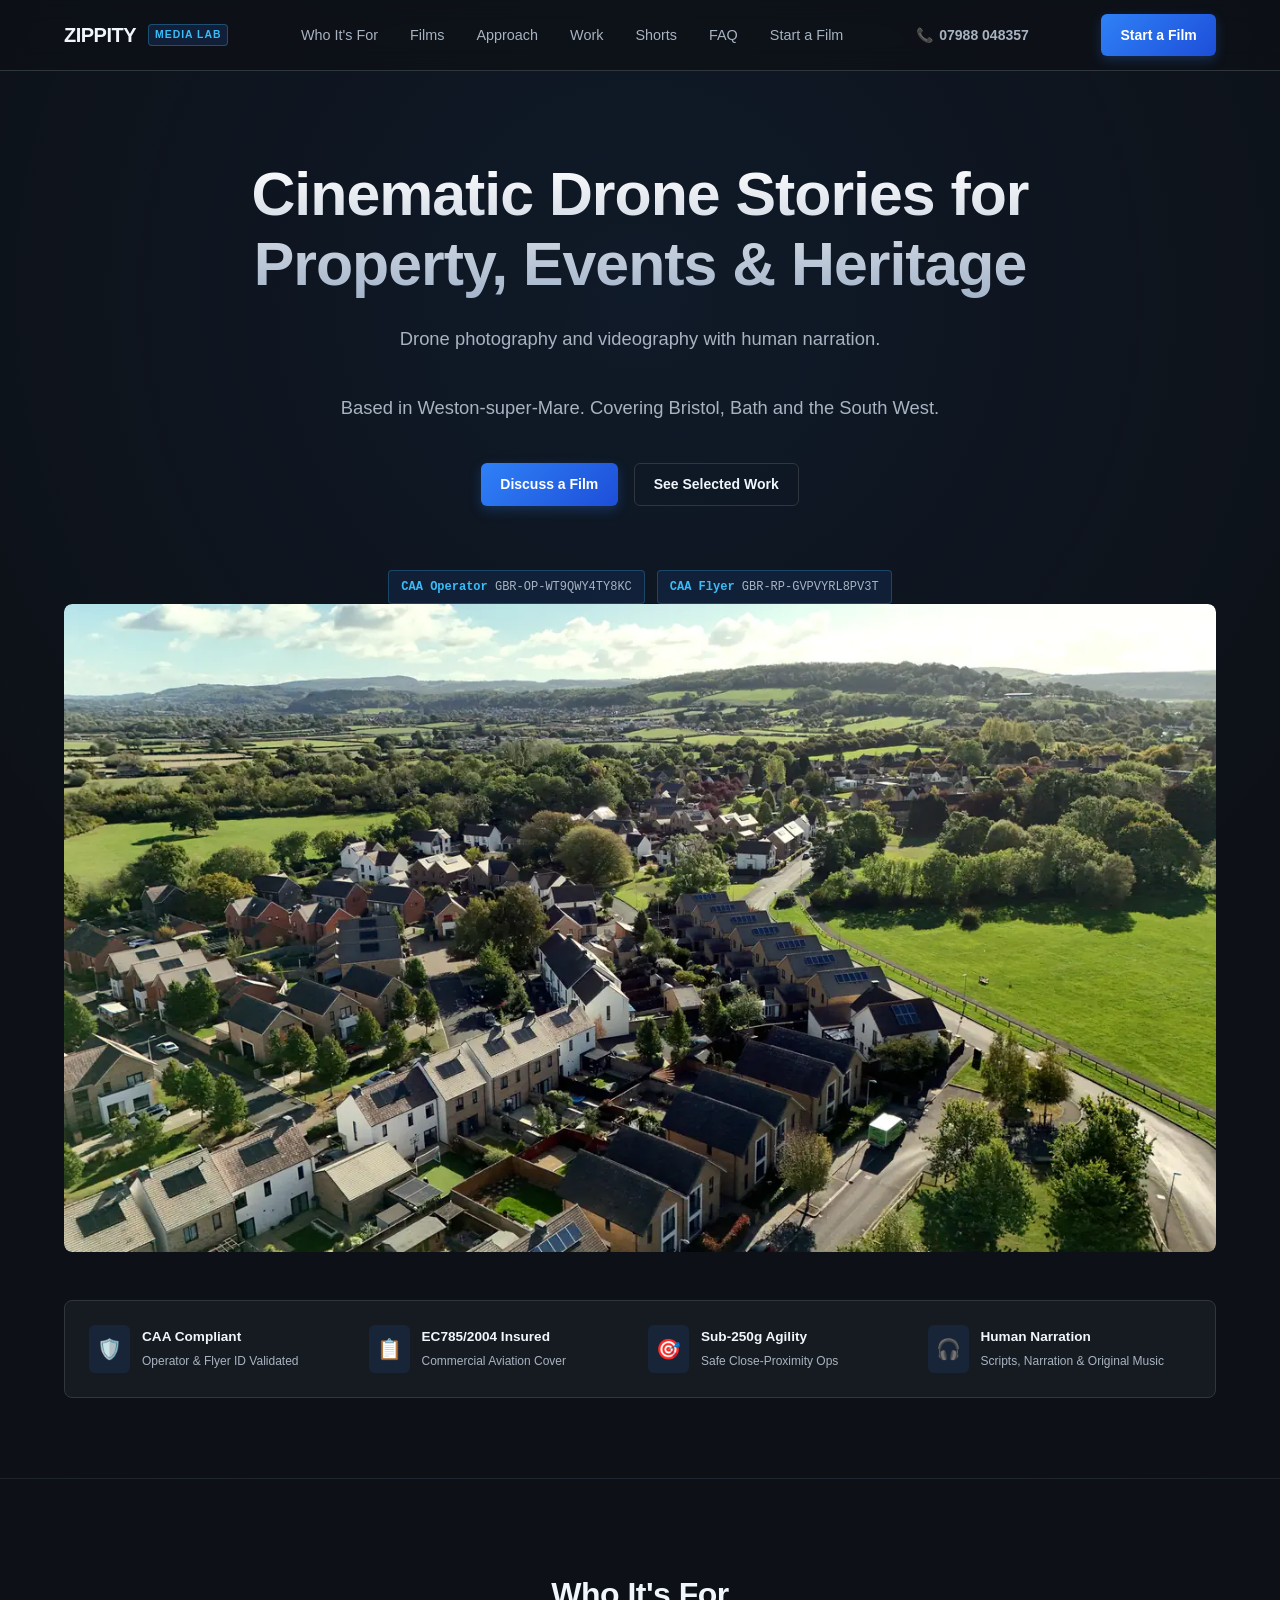
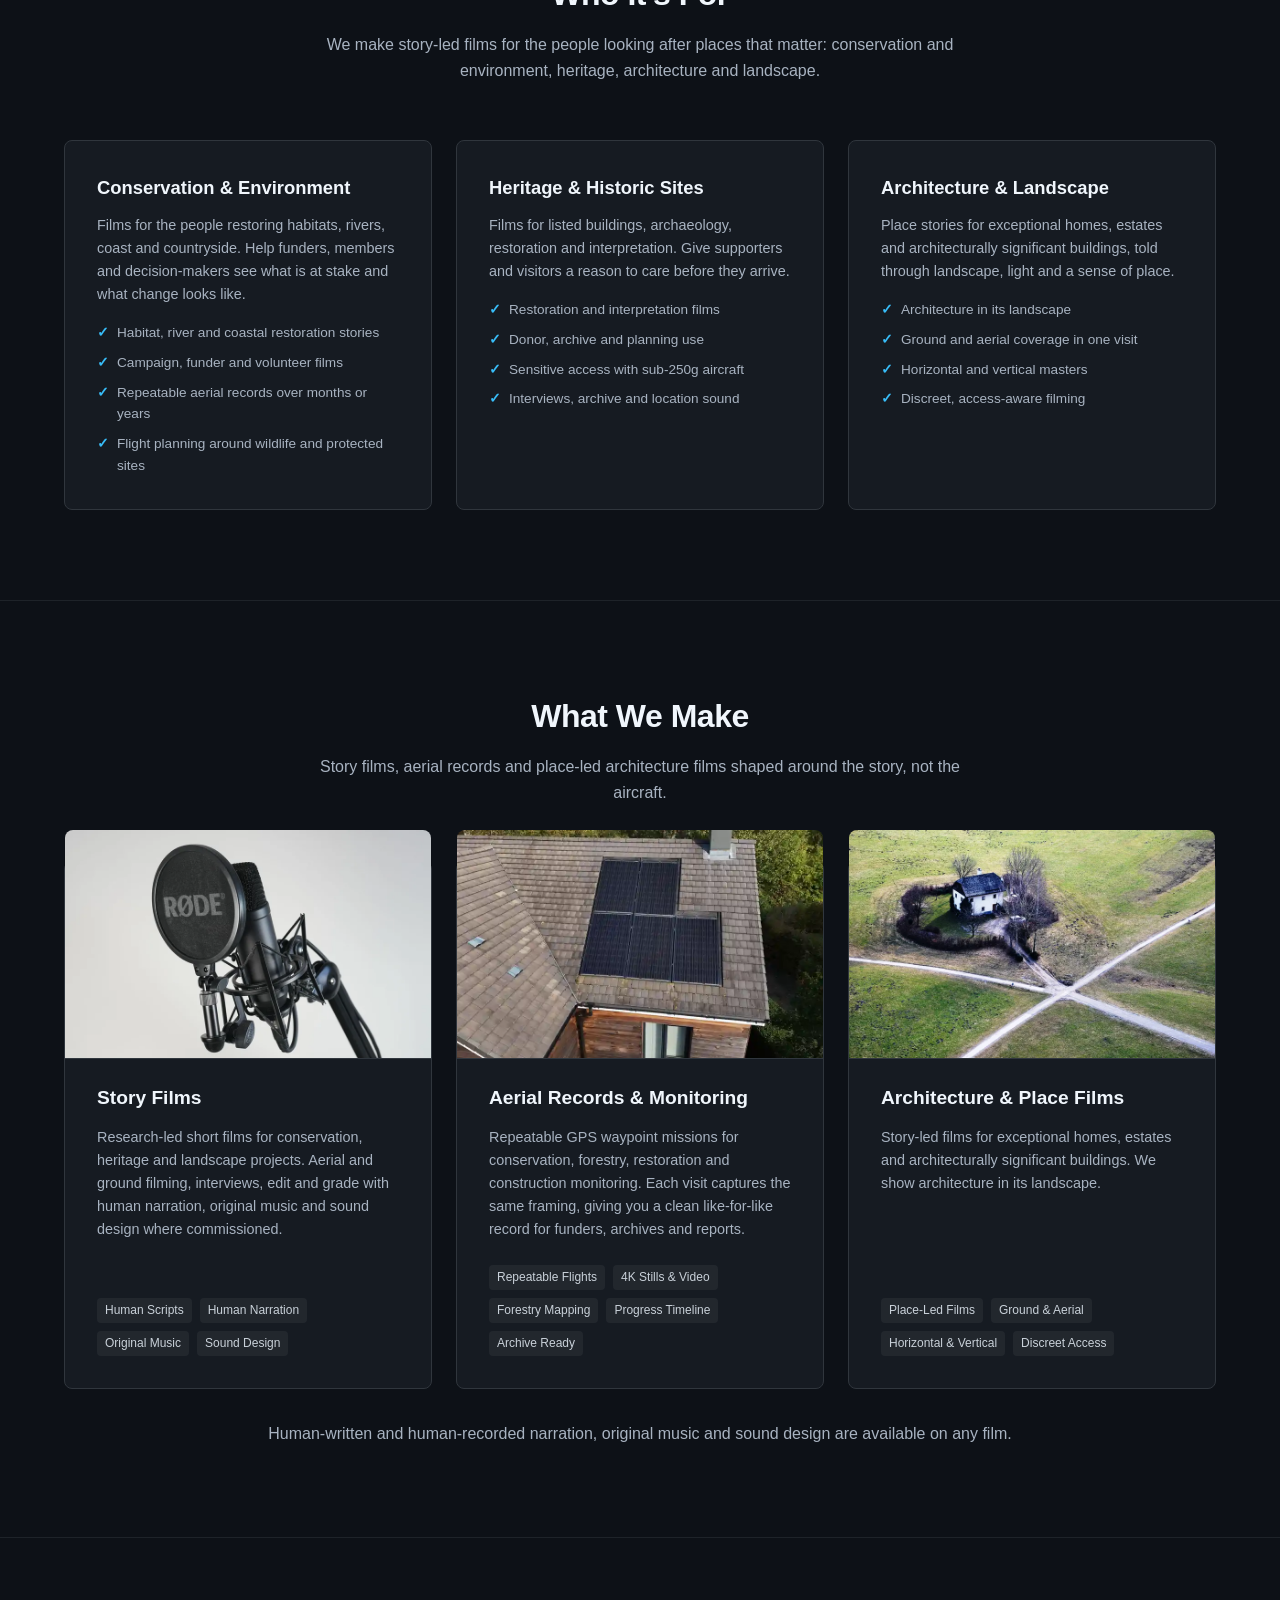
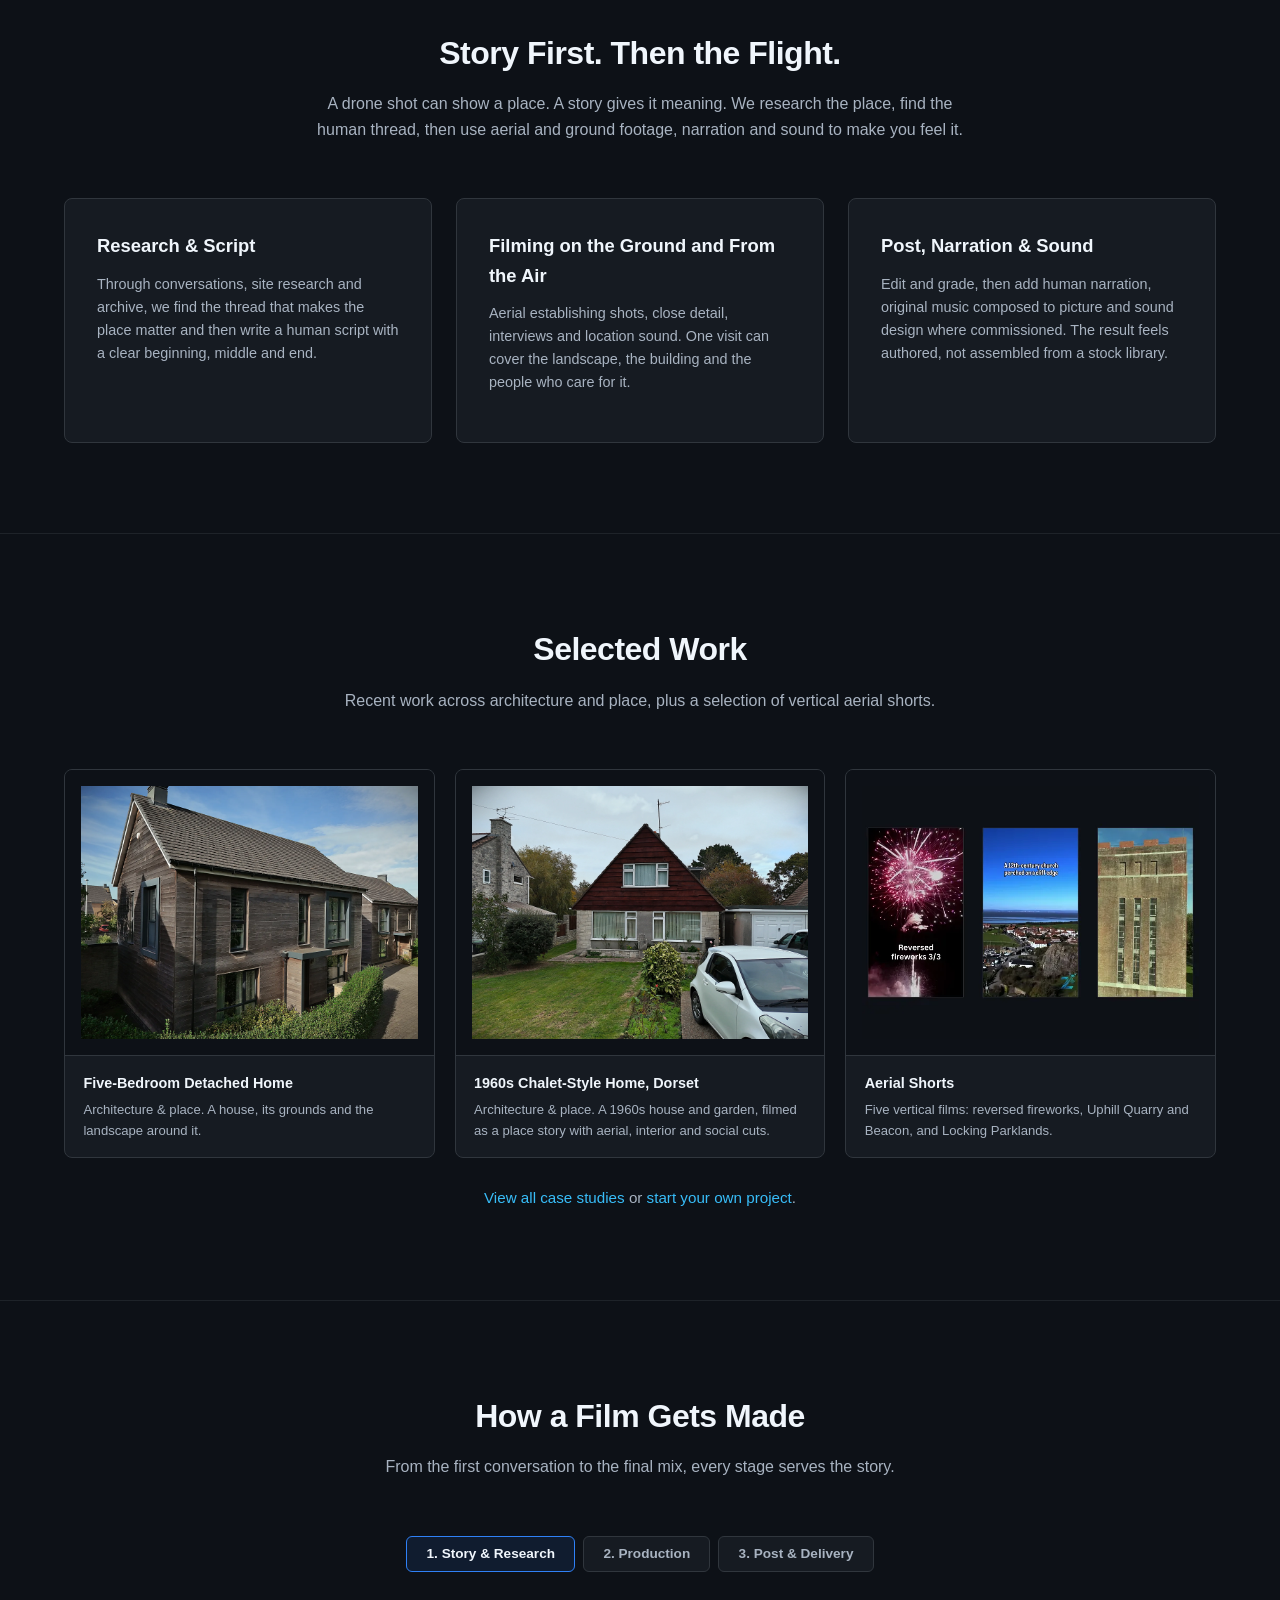
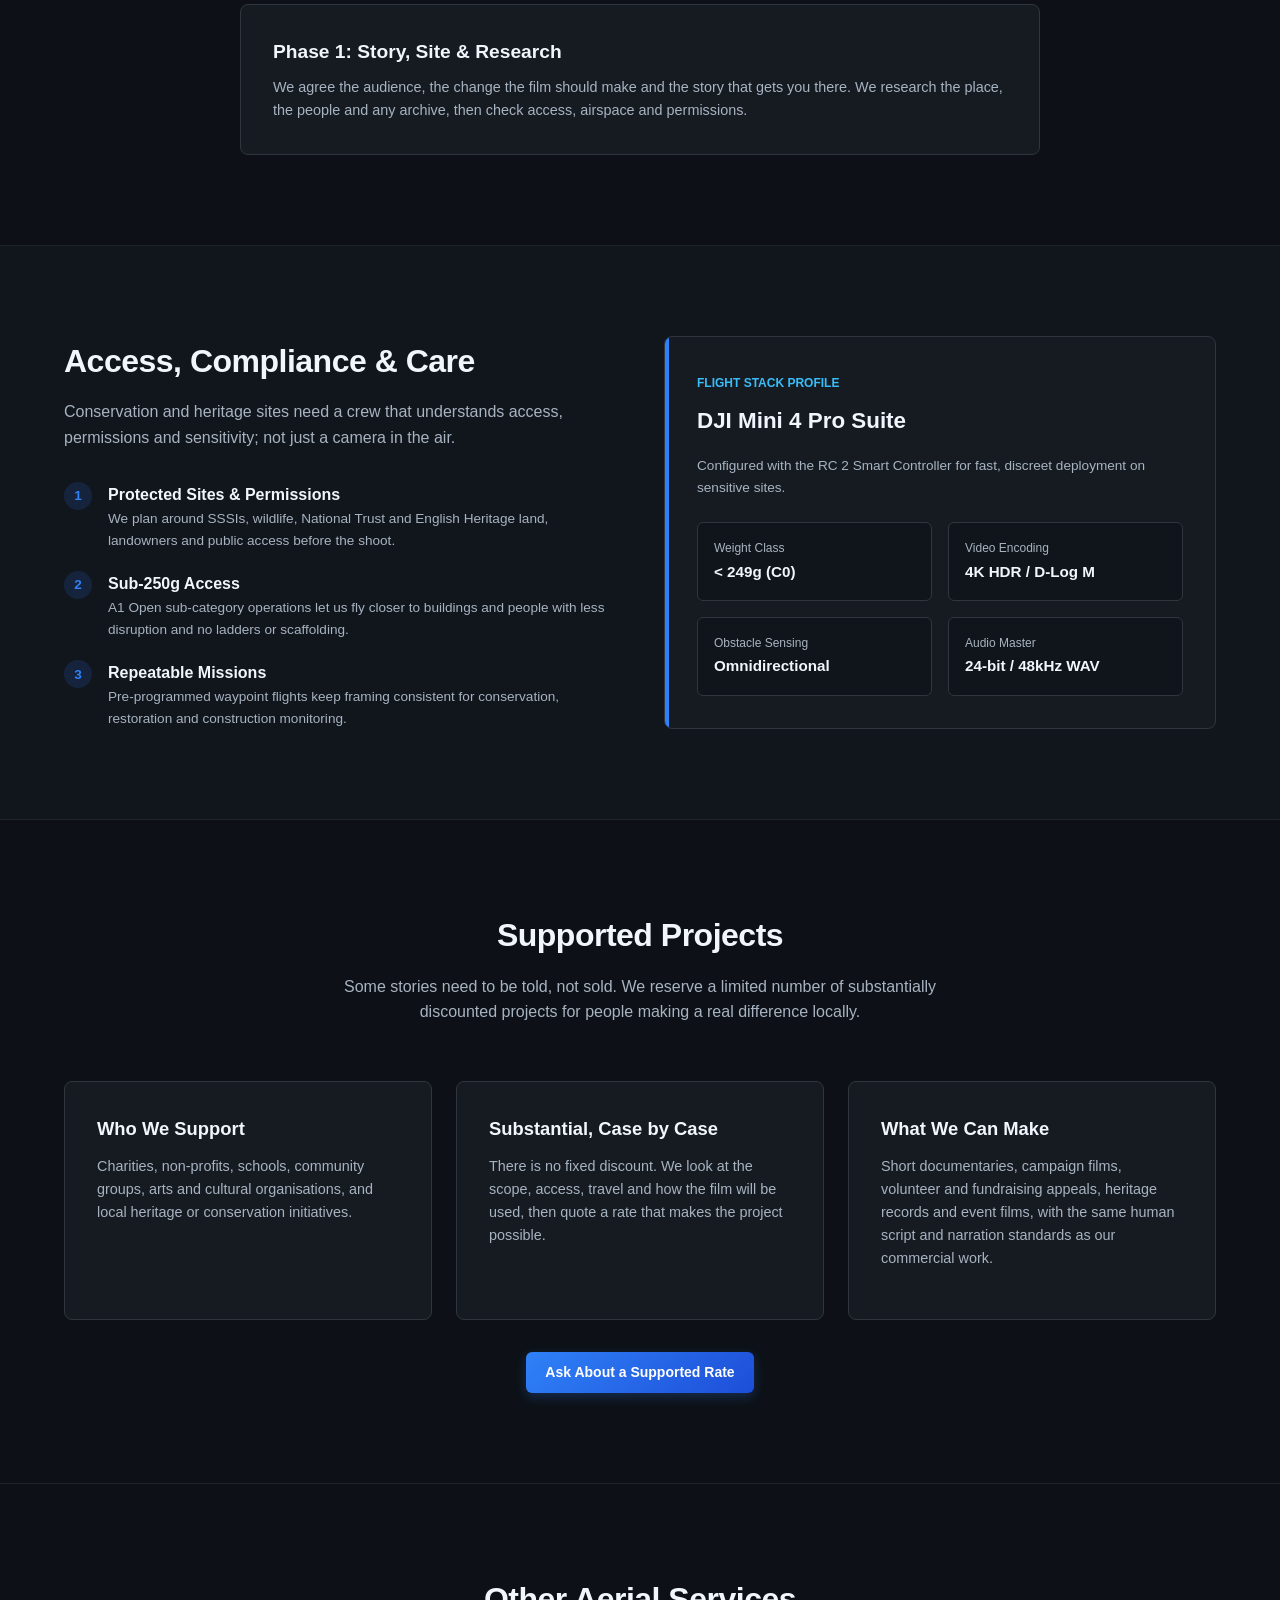
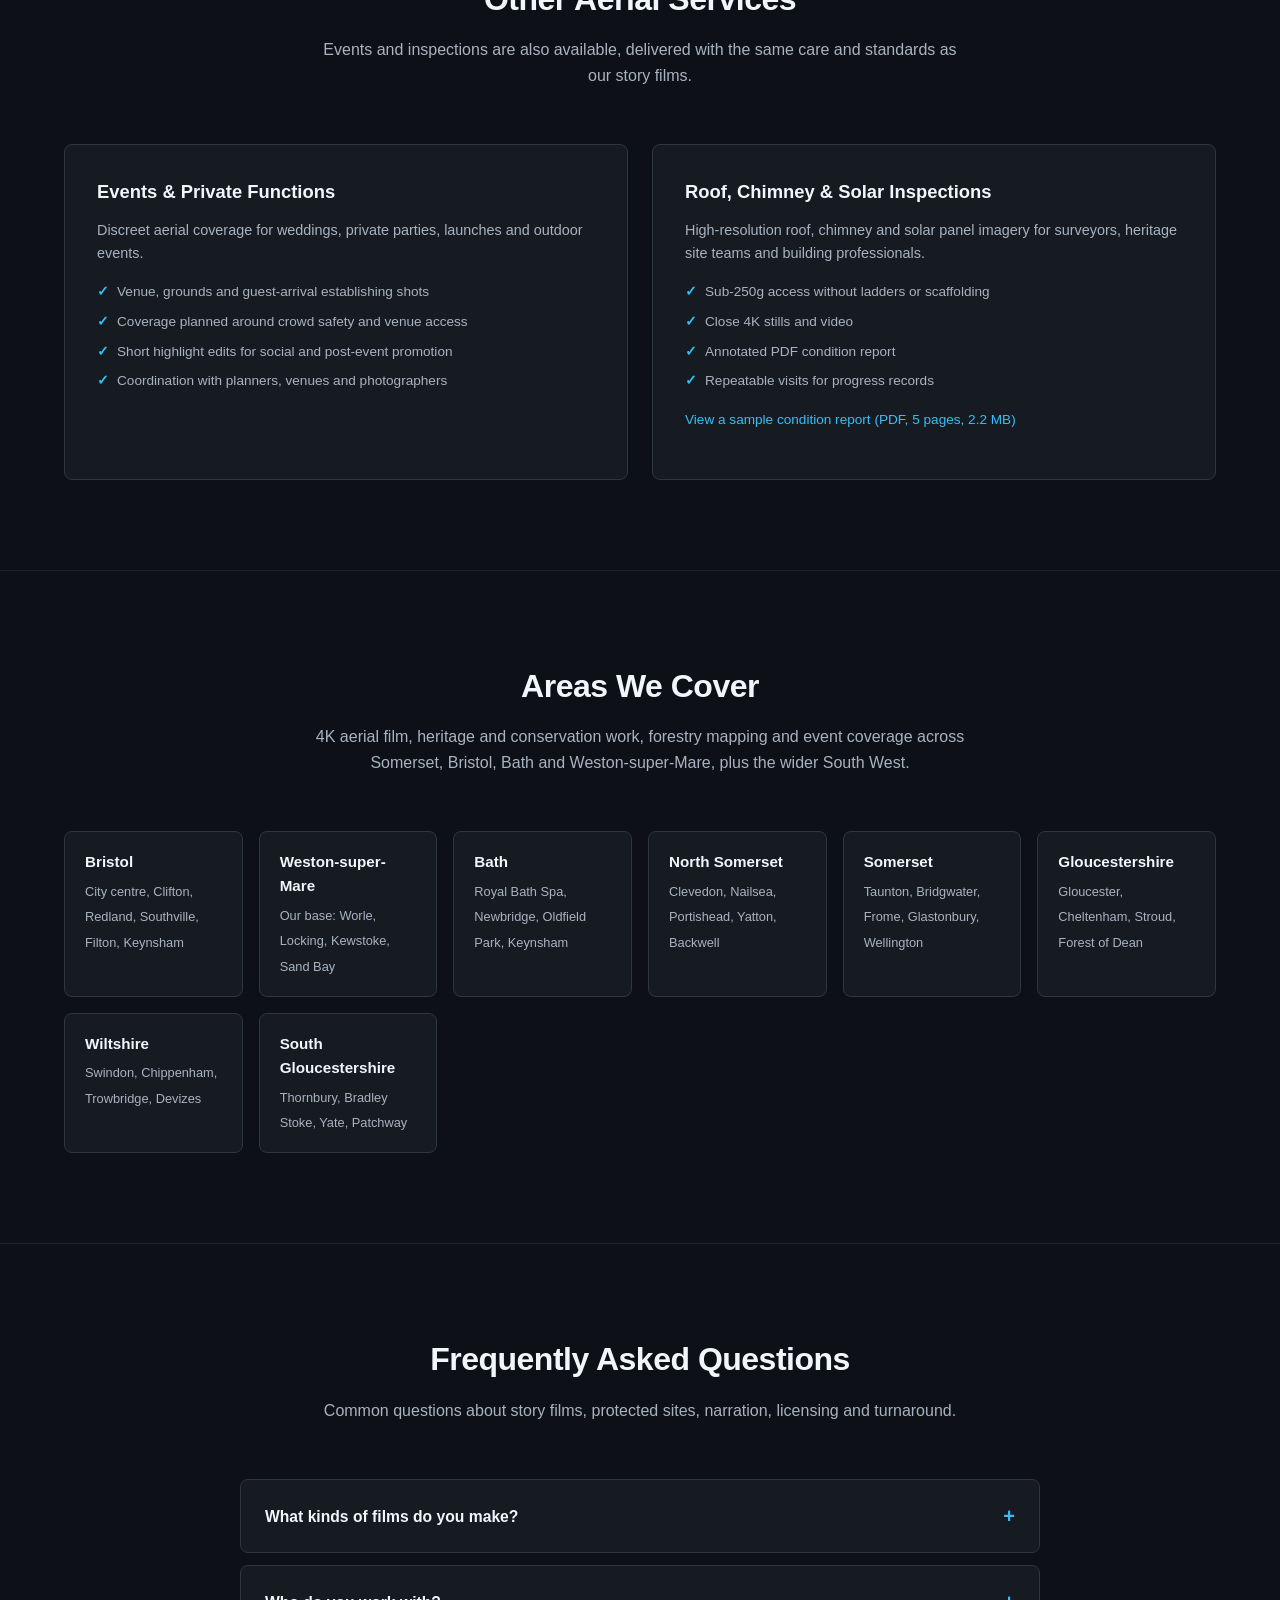
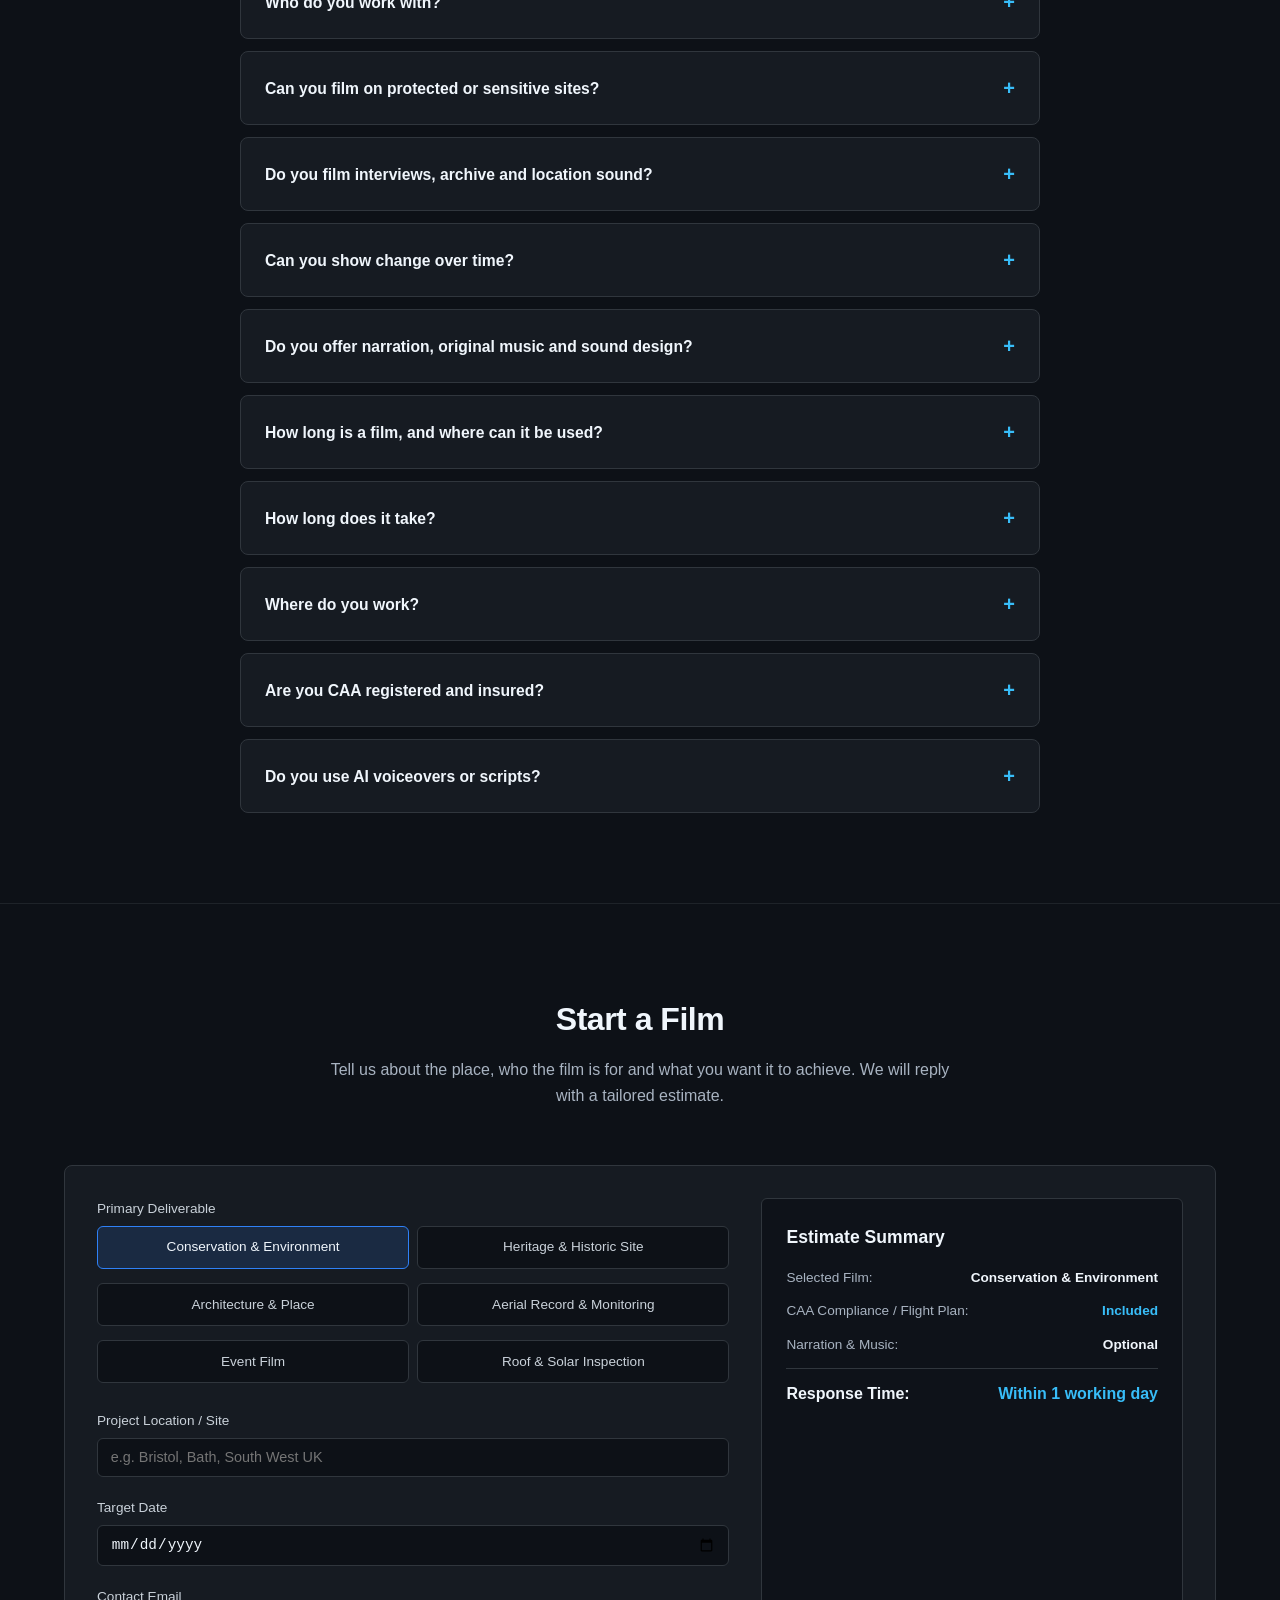
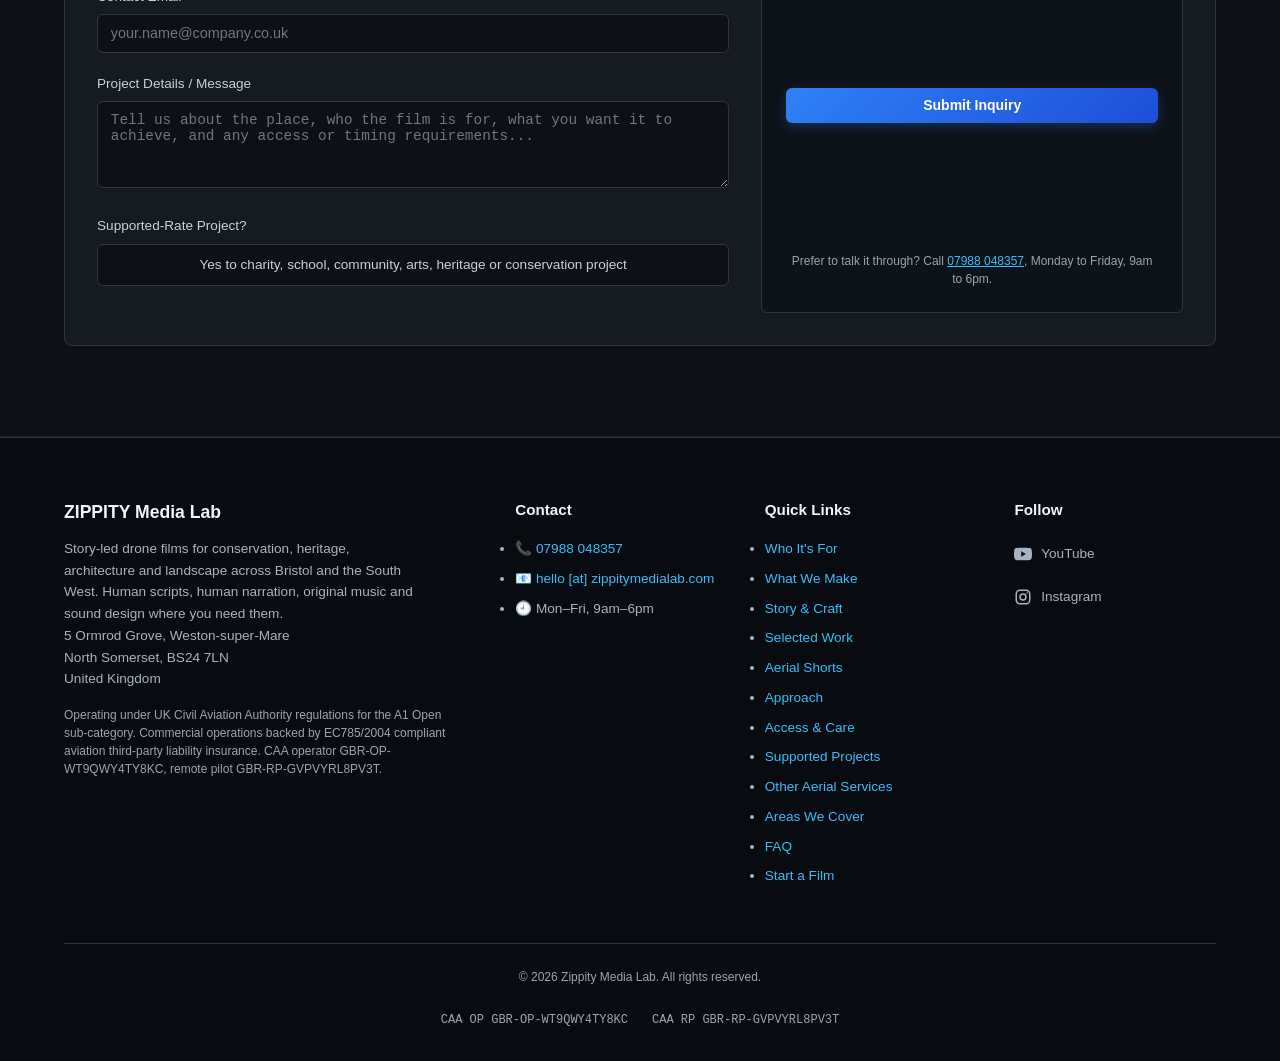
==== commit 92281a4b: "Add new index.html for 4K Aerial Shorts page with video cards and modal functionality" ====
--- a/index.html
+++ b/index.html
@@ -707,6 +707,18 @@
             margin-bottom: 0.25rem;
         }
 
+        @media (max-width: 1120px) and (min-width: 769px) {
+            .nav-links {
+                gap: 1rem;
+            }
+            .nav-links a {
+                font-size: 0.84rem;
+            }
+            .header-phone {
+                display: none;
+            }
+        }
+
         /* Areas served */
         .area-grid {
             display: grid;
@@ -1962,6 +1974,7 @@
                     <li><a href="#services">Films</a></li>
                     <li><a href="#process">Approach</a></li>
                     <li><a href="#work">Work</a></li>
+                    <li><a href="shorts/">Shorts</a></li>
                     <li><a href="#faq">FAQ</a></li>
                     <li><a href="#quote">Start a Film</a></li>
                 </ul>
@@ -2183,7 +2196,7 @@
             <div class="container">
                 <div class="section-header">
                     <h2 class="section-title">Selected Work</h2>
-                    <p class="section-subtitle">Recent work across architecture and place: the same story-first approach we bring to conservation and heritage projects.</p>
+                    <p class="section-subtitle">Recent work across architecture and place, plus a selection of vertical aerial shorts.</p>
                 </div>
 
                 <div class="portfolio-grid">
@@ -2209,6 +2222,21 @@
                         <div class="portfolio-caption">
                             <strong>1960s Chalet-Style Home, Dorset</strong>
                             Architecture &amp; place. A 1960s house and garden, filmed as a place story with aerial, interior and social cuts.
+                        </div>
+                    </a>
+                    <a class="portfolio-card" href="shorts/">
+                        <div class="portfolio-thumb">
+                            <img src="assets/shorts/shorts-card-640.webp"
+                                 srcset="assets/shorts/shorts-card-640.webp 640w,
+                                         assets/shorts/shorts-card-1280.webp 1280w"
+                                 sizes="(max-width: 768px) 100vw, 400px"
+                                 alt="Collage of fireworks, Uphill and Locking Parklands aerial shorts"
+                                 loading="lazy" decoding="async"
+                                 width="640" height="480">
+                        </div>
+                        <div class="portfolio-caption">
+                            <strong>Aerial Shorts</strong>
+                            Five vertical films: reversed fireworks, Uphill Quarry and Beacon, and Locking Parklands.
                         </div>
                     </a>
                 </div>
@@ -2668,6 +2696,7 @@
                         <li><a href="#services">What We Make</a></li>
                         <li><a href="#story">Story &amp; Craft</a></li>
                         <li><a href="#work">Selected Work</a></li>
+                        <li><a href="shorts/">Aerial Shorts</a></li>
                         <li><a href="#process">Approach</a></li>
                         <li><a href="#technical">Access &amp; Care</a></li>
                         <li><a href="#community">Supported Projects</a></li>
